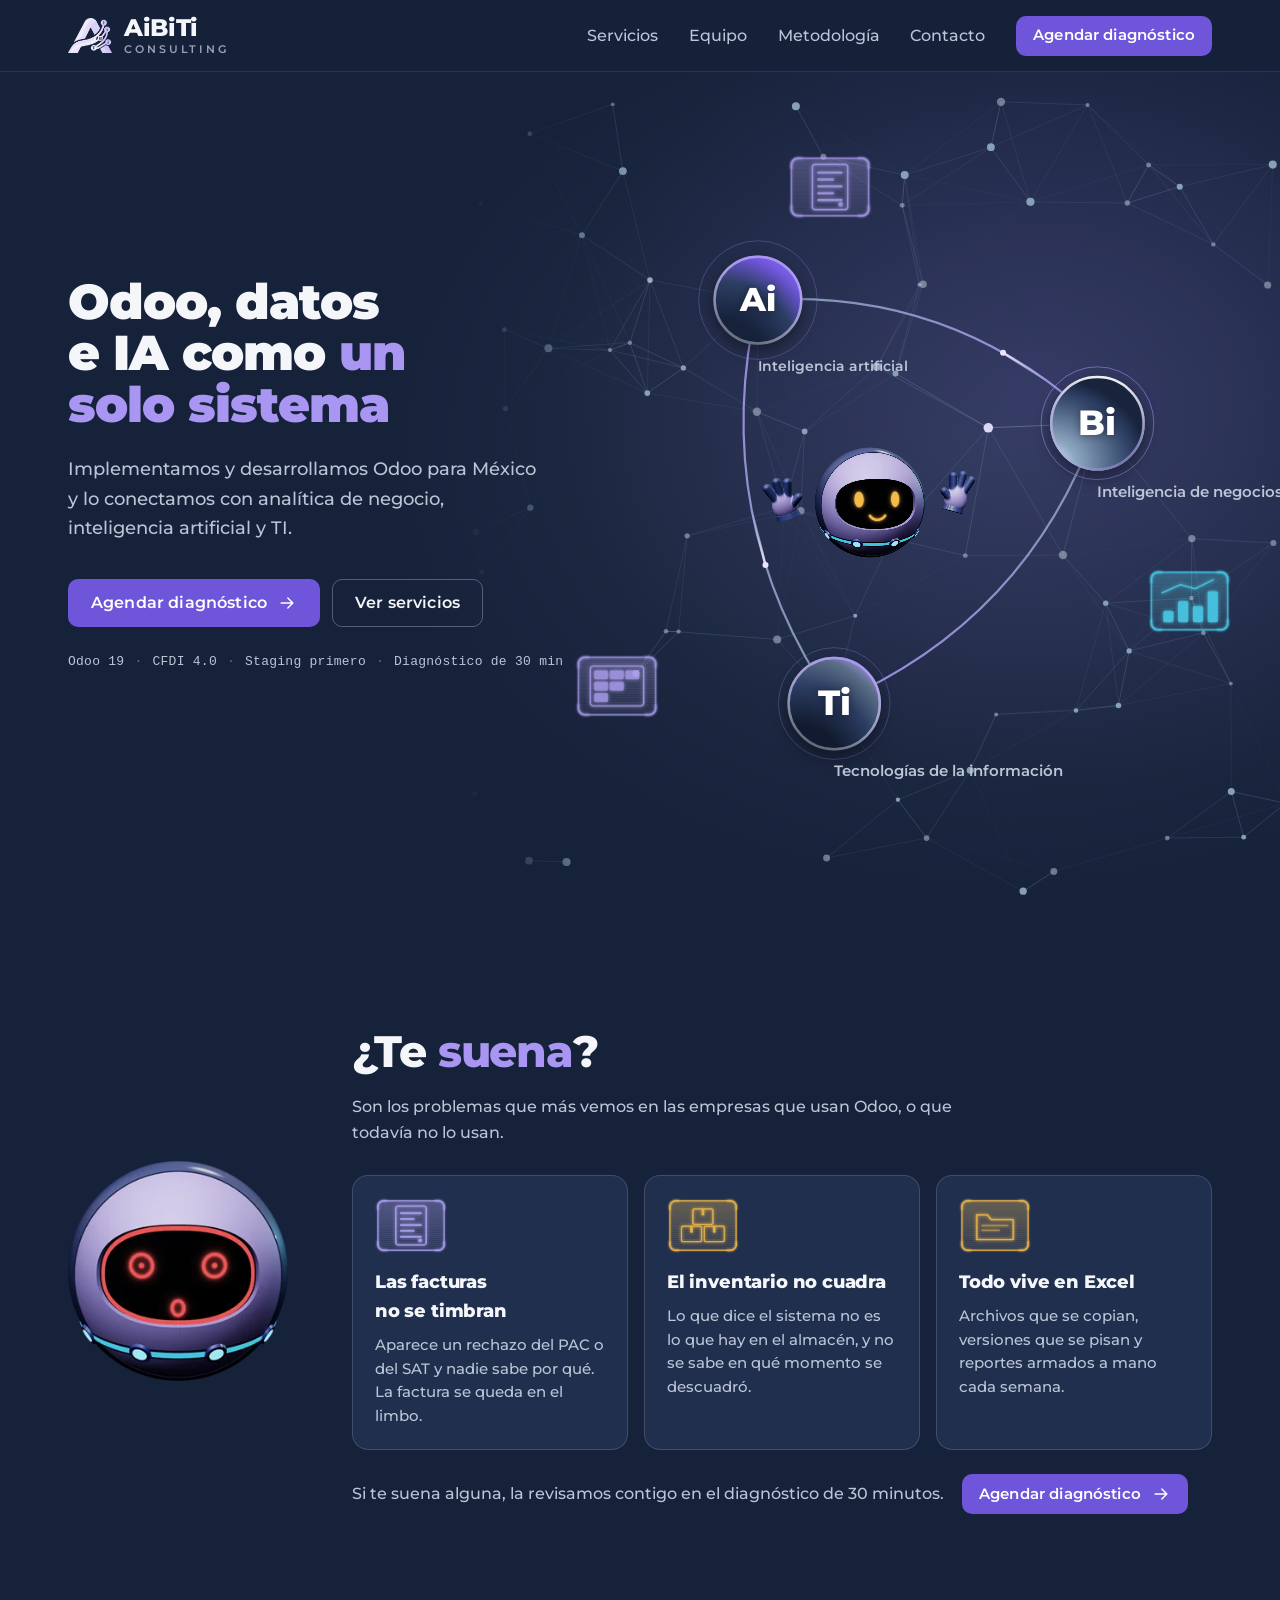
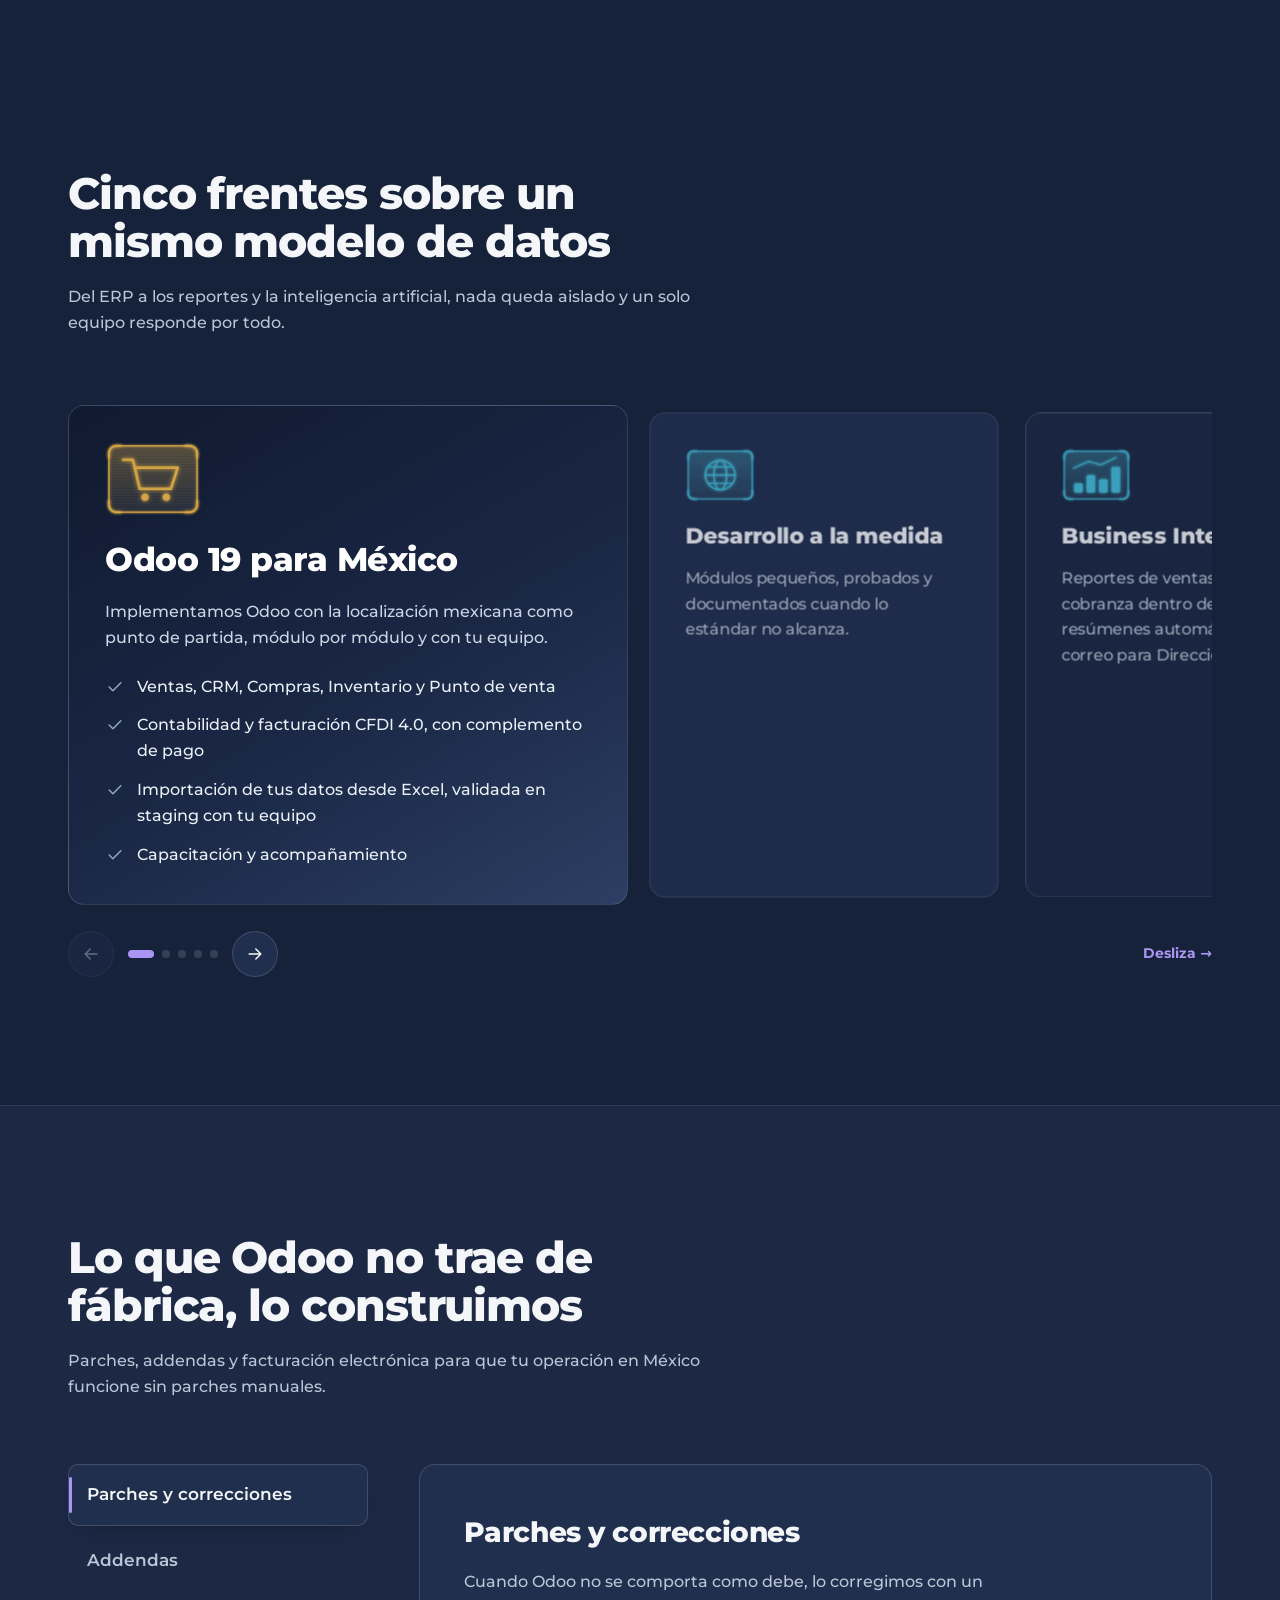
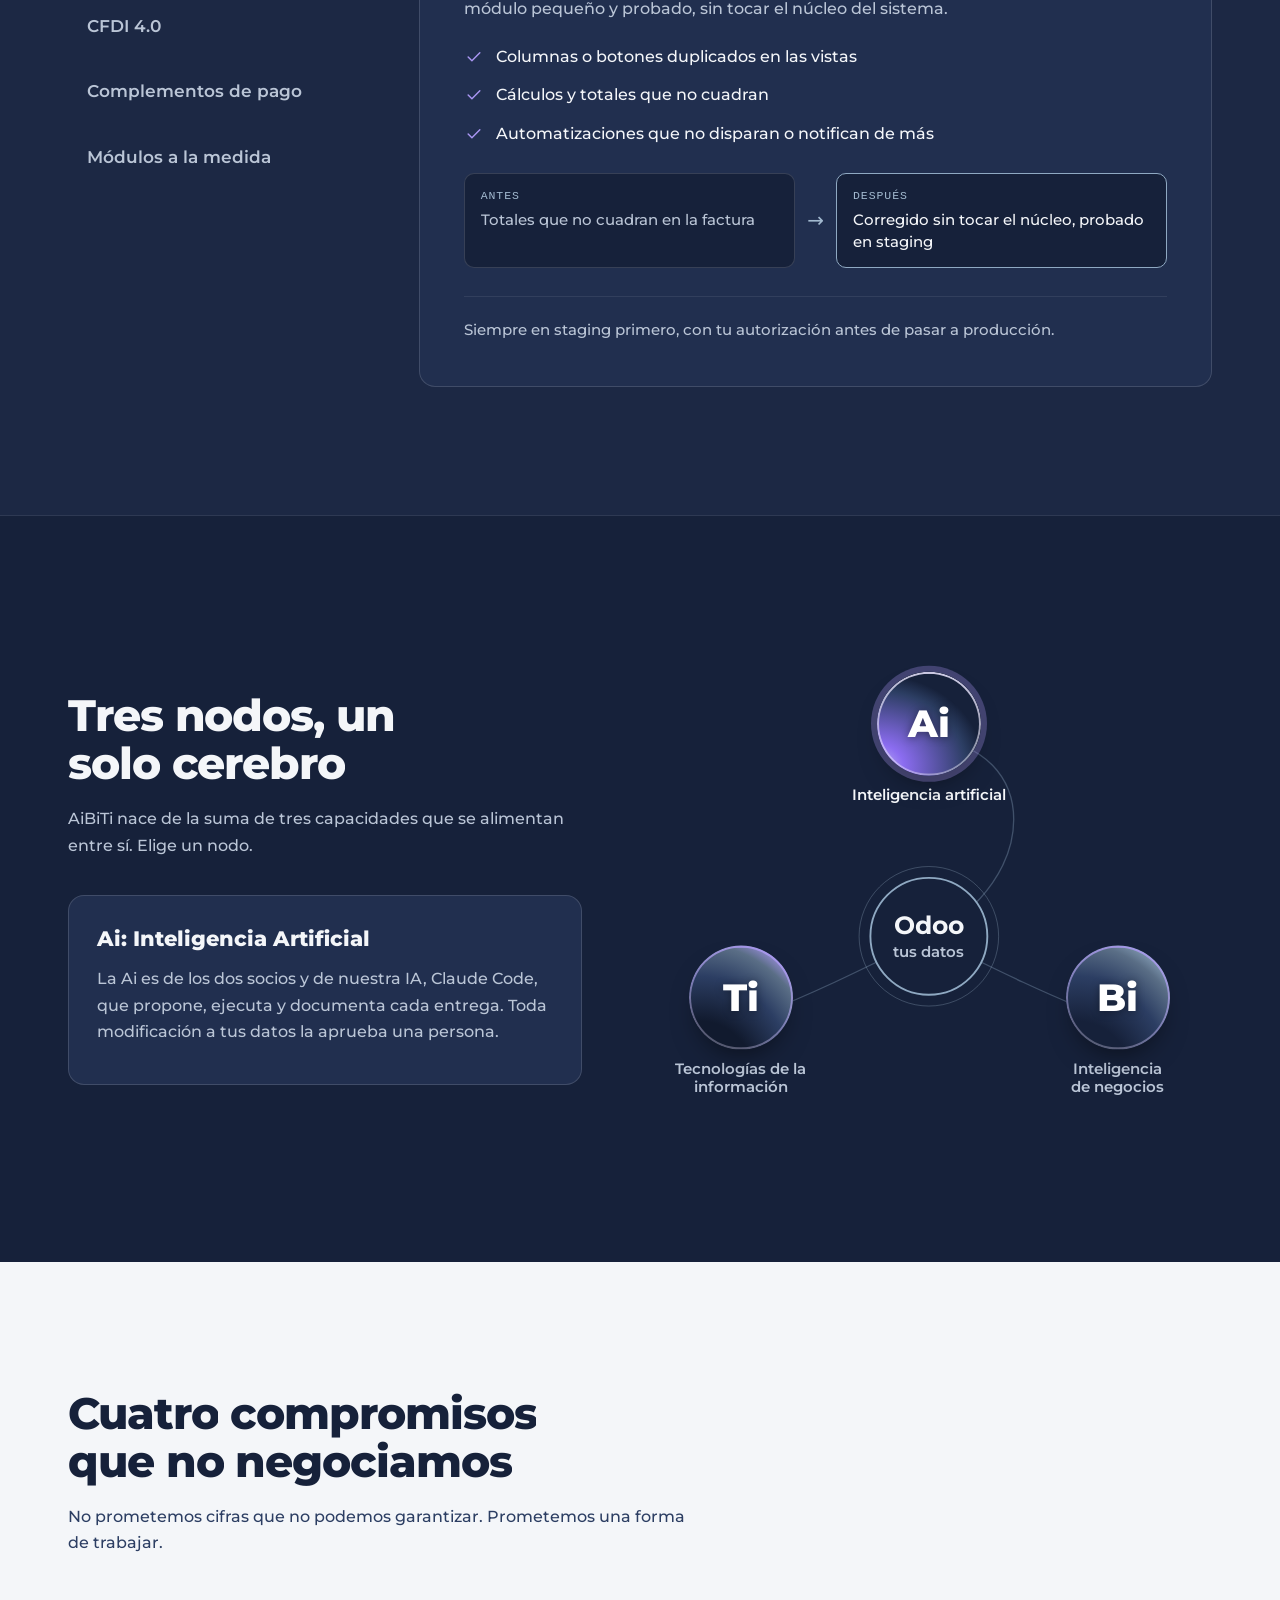
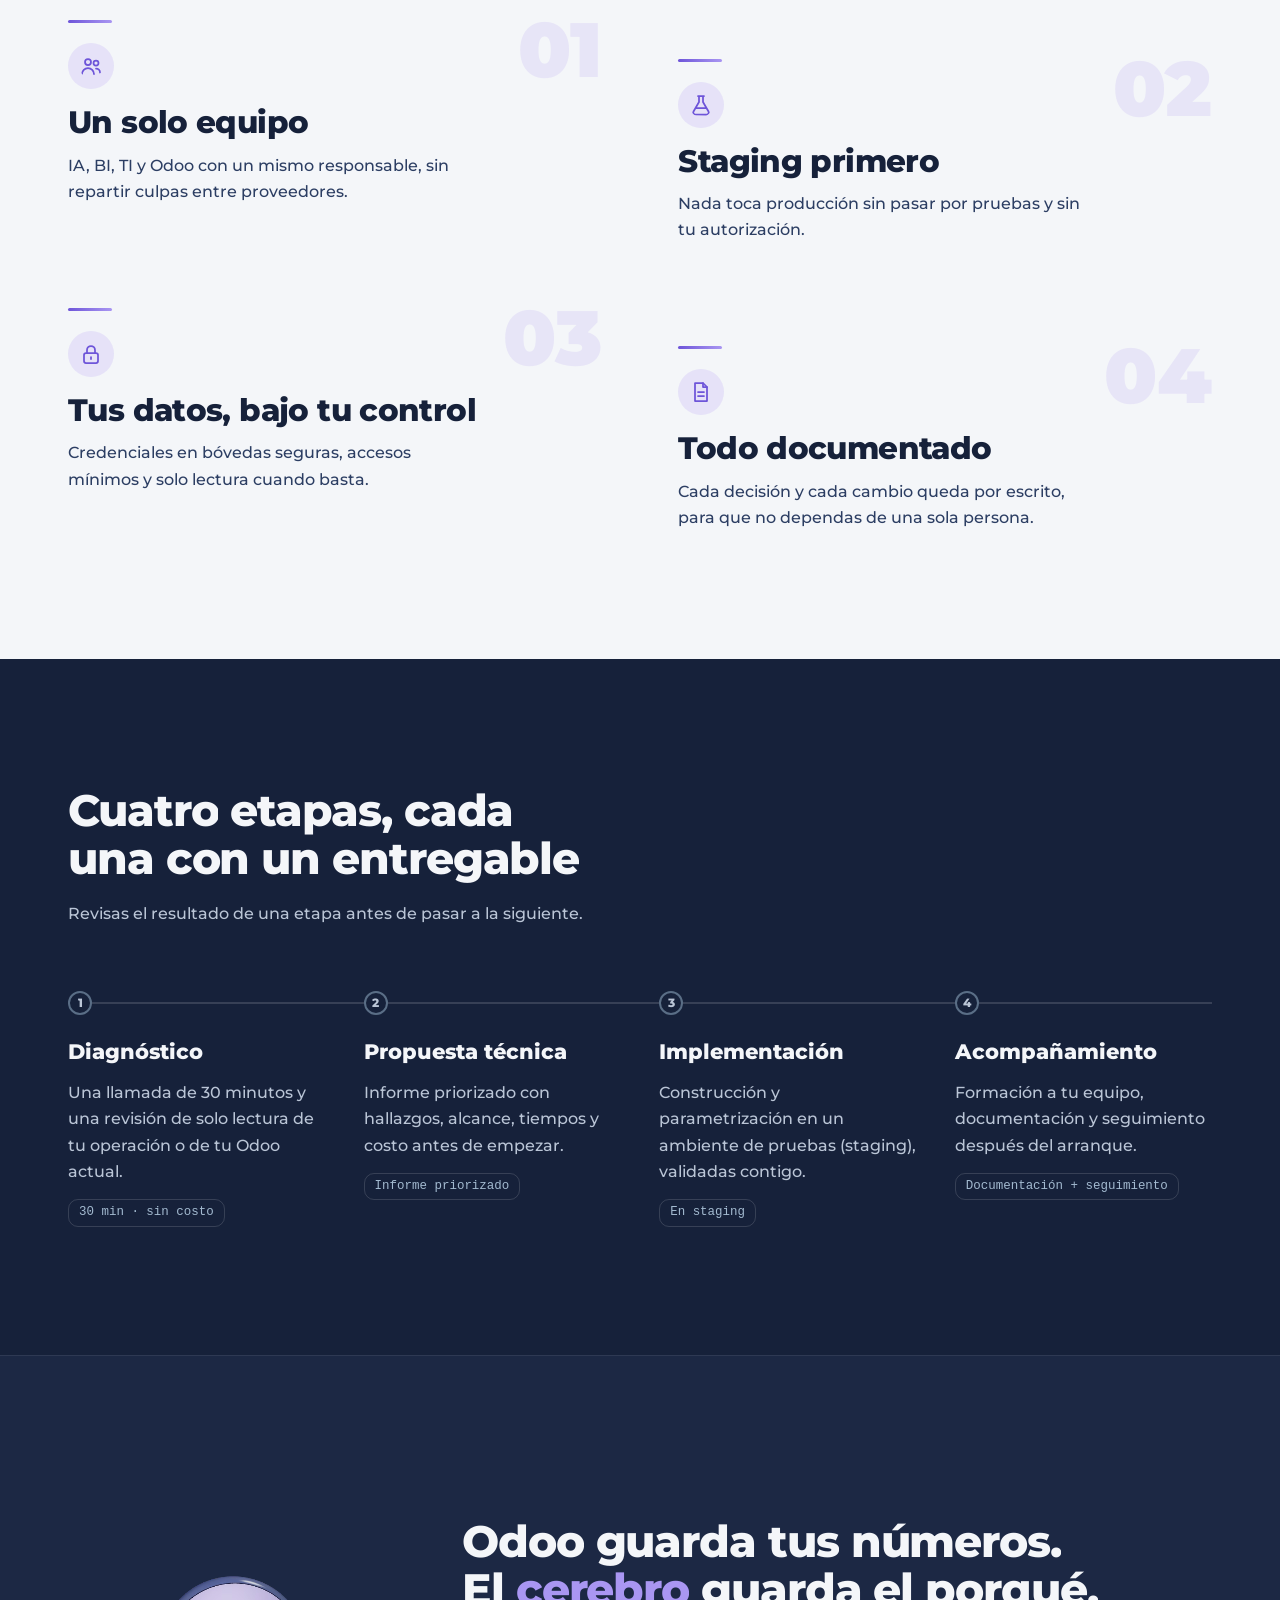
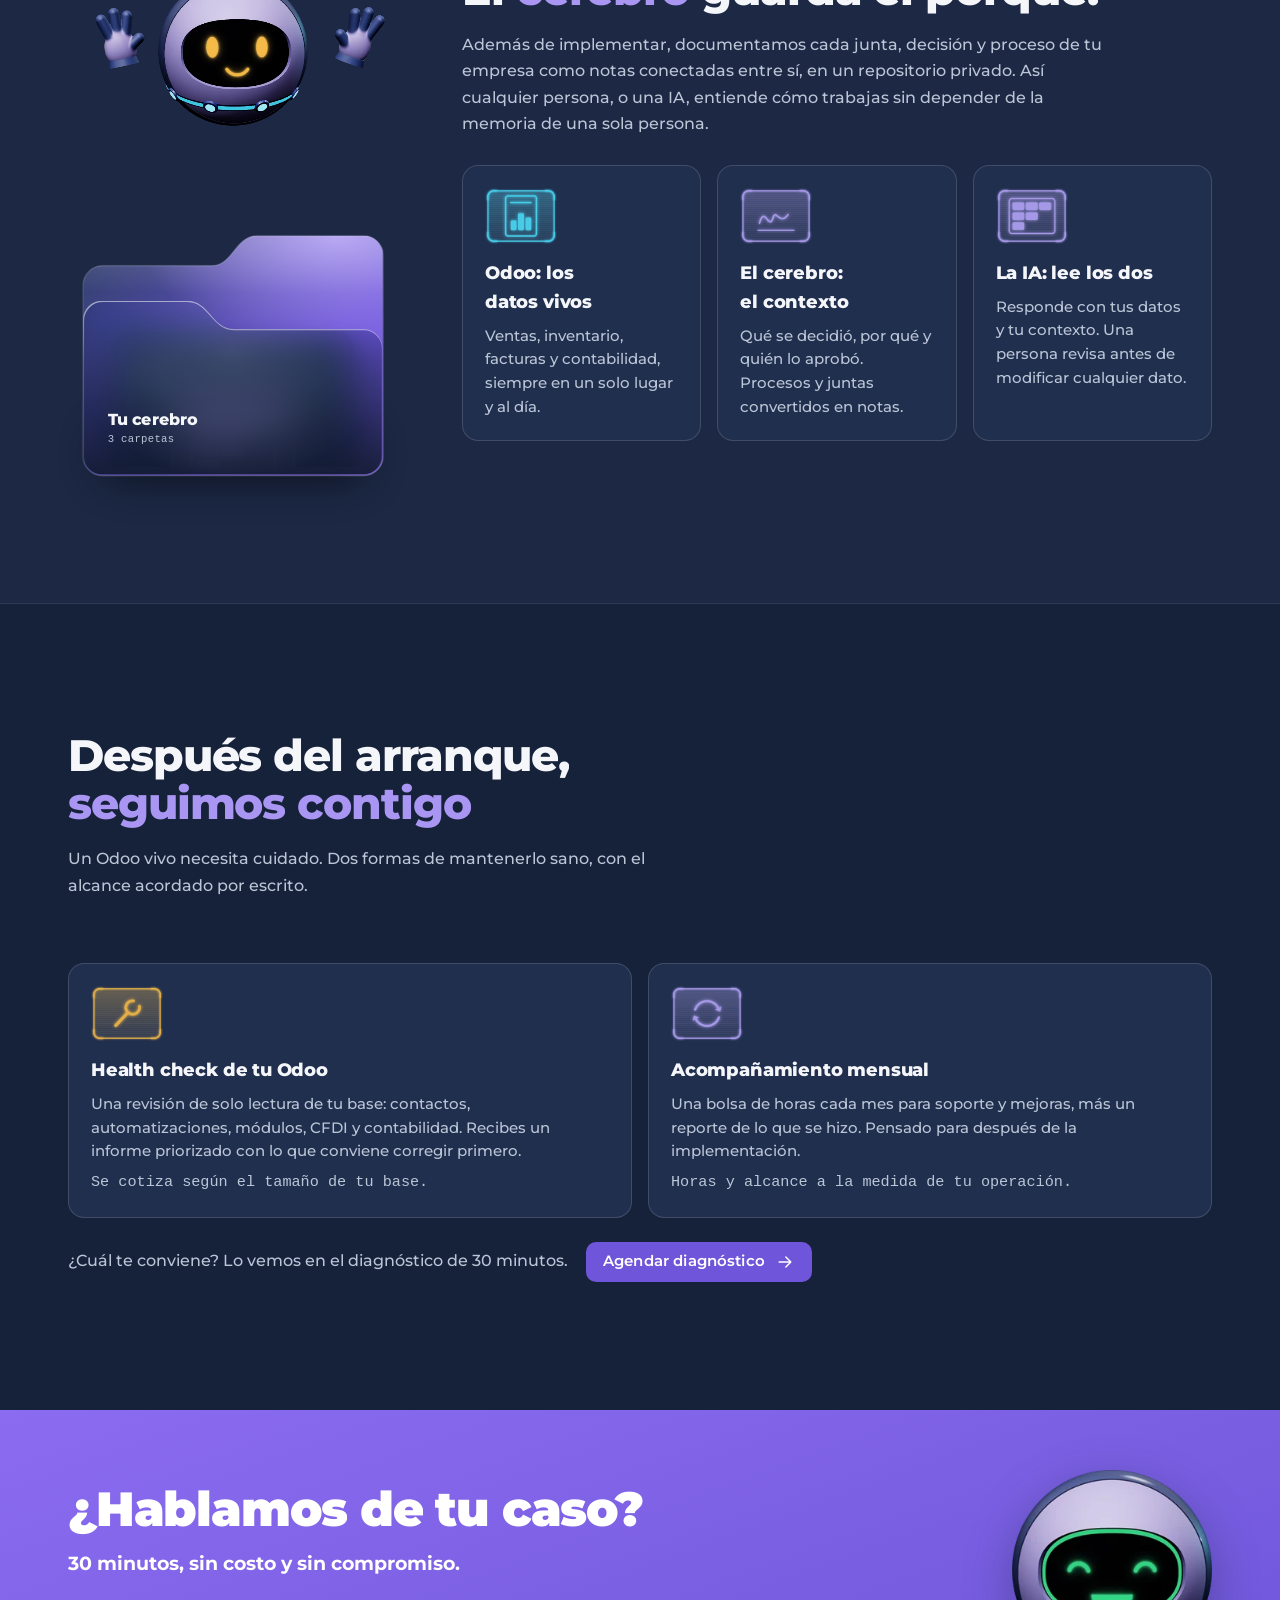
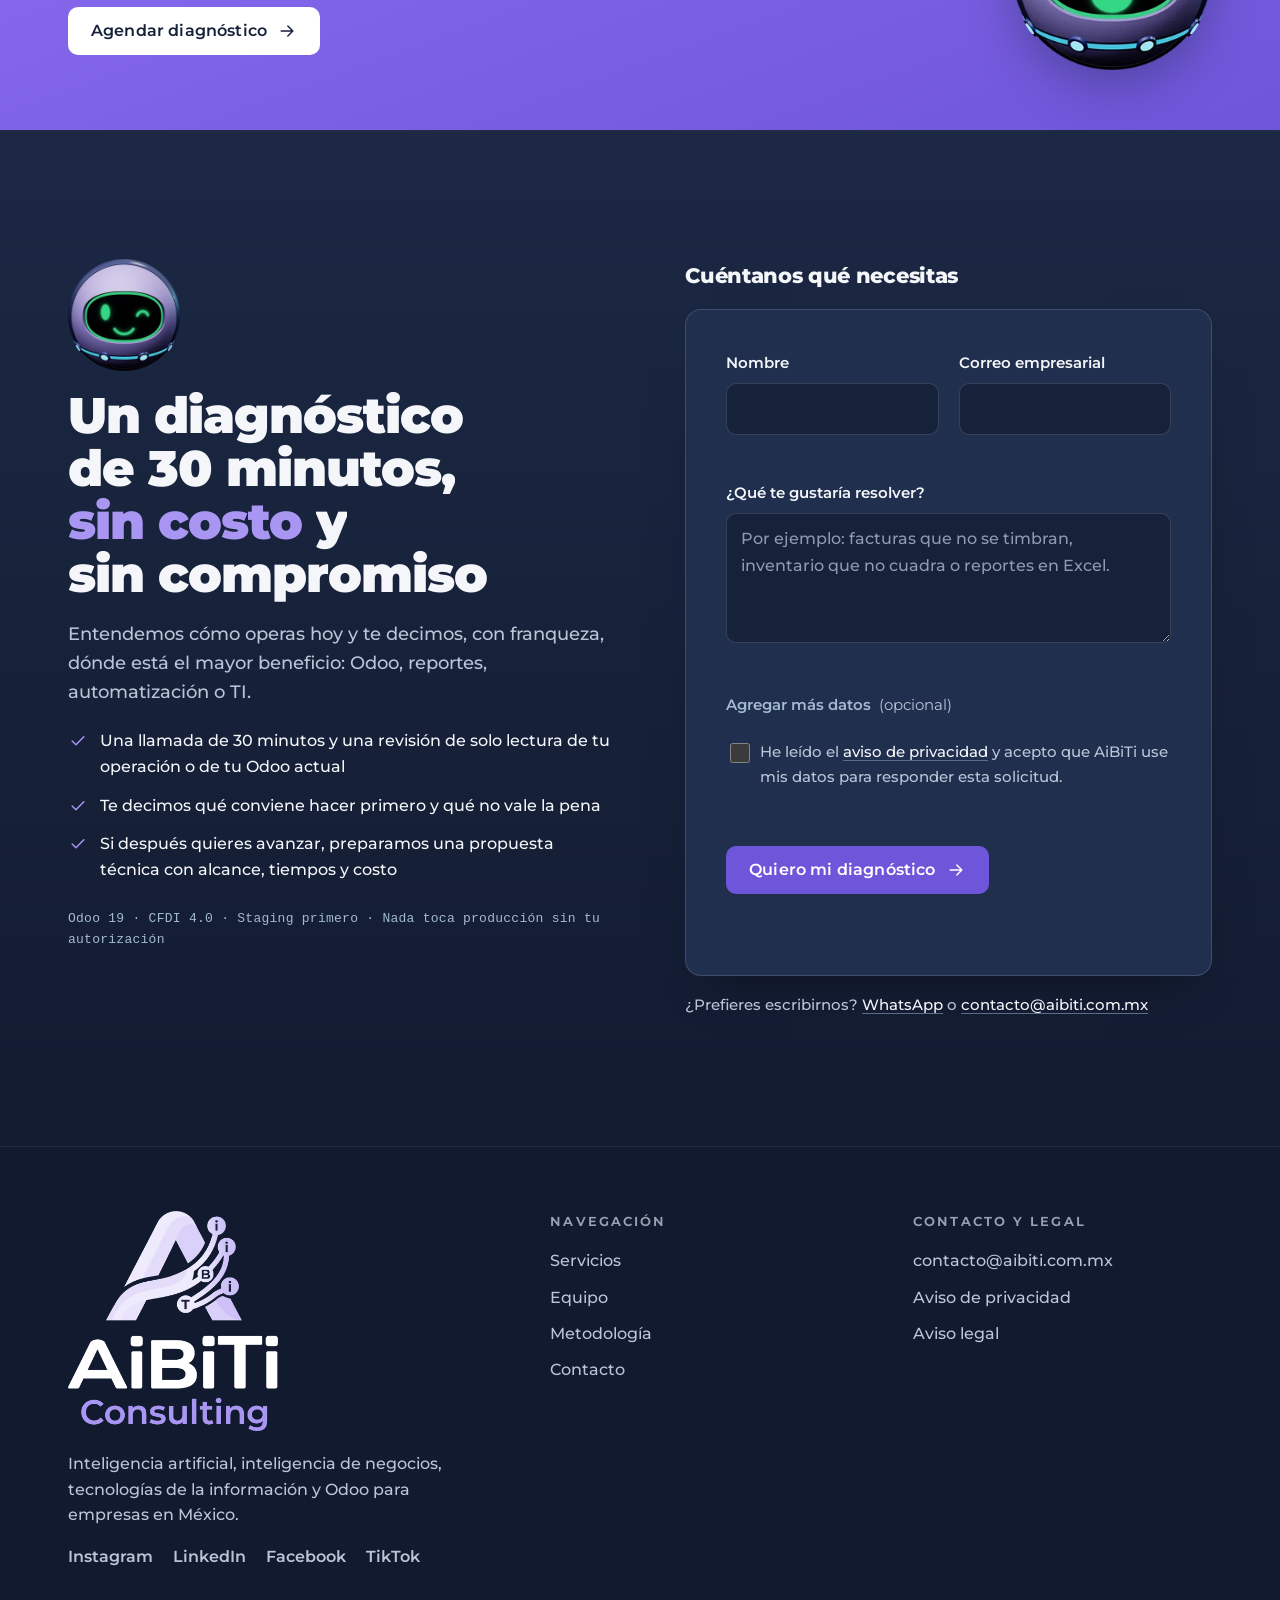
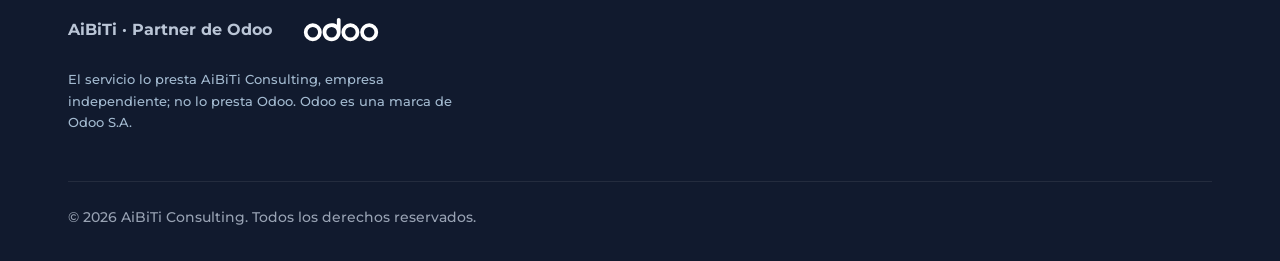
==== index.html @ 6651e65b "Animaciones por seccion: carrusel con inclinacion 3D, pestañas con indicador deslizante, compromisos" ====
<!DOCTYPE html>
<html lang="es-MX">
<head>
  <meta charset="utf-8">
  <meta name="viewport" content="width=device-width, initial-scale=1">
  <title>AiBiTi Consulting | Odoo, IA, BI y TI para empresas en México</title>
  <meta name="description" content="Implementamos y desarrollamos Odoo 19 para México (CFDI 4.0) y unimos IA, BI y TI en un solo equipo. Agenda un diagnóstico de 30 minutos.">
  <meta name="theme-color" content="#16213A">
  <meta name="color-scheme" content="dark">
  <link rel="canonical" href="https://aibiti.com.mx/">

  <!-- Redes sociales -->
  <meta property="og:type" content="website">
  <meta property="og:locale" content="es_MX">
  <meta property="og:site_name" content="AiBiTi Consulting">
  <meta property="og:title" content="AiBiTi Consulting | Odoo, IA, BI y TI para empresas en México">
  <meta property="og:description" content="Odoo 19 para México, inteligencia artificial, inteligencia de negocios y TI, con un solo equipo responsable.">
  <meta property="og:url" content="https://aibiti.com.mx/">
  <meta property="og:image" content="https://aibiti.com.mx/assets/img/og-banner.jpg">
  <meta property="og:image:width" content="1200">
  <meta property="og:image:height" content="630">
  <meta property="og:image:alt" content="Banner de AiBiTi Consulting: Transformación Digital y Consultoría Tecnológica, aibiti.com.mx">
  <meta name="twitter:card" content="summary_large_image">

  <!-- Iconos -->
  <link rel="icon" href="assets/img/favicon.svg" type="image/svg+xml">
  <link rel="icon" href="assets/img/favicon-32.png" sizes="32x32" type="image/png">
  <link rel="apple-touch-icon" href="assets/img/apple-touch-icon.png">
  <link rel="manifest" href="site.webmanifest">

  <link rel="preload" href="assets/fonts/montserrat-latin-wght-normal.woff2" as="font" type="font/woff2" crossorigin>
  <link rel="stylesheet" href="assets/css/styles.css?v=20261020v">
  <script>document.documentElement.classList.add('js');</script>

  <!-- Datos estructurados (sin dirección: se agrega cuando exista) -->
  <script type="application/ld+json">
  {
    "@context": "https://schema.org",
    "@graph": [
      {
        "@type": "Organization",
        "@id": "https://aibiti.com.mx/#organization",
        "name": "AiBiTi Consulting",
        "url": "https://aibiti.com.mx/",
        "logo": "https://aibiti.com.mx/assets/img/logo-aibiti.png",
        "email": "contacto@aibiti.com.mx",
        "telephone": "+525641340392",
        "sameAs": [
          "https://www.instagram.com/aibiti.consulting",
          "https://www.linkedin.com/company/aibiti-consulting",
          "https://www.facebook.com/aibiticonsulting",
          "https://www.tiktok.com/@aibiti.consulting"
        ]
      },
      {
        "@type": "ProfessionalService",
        "@id": "https://aibiti.com.mx/#service",
        "name": "AiBiTi Consulting",
        "url": "https://aibiti.com.mx/",
        "telephone": "+525641340392",
        "description": "Consultoría tecnológica: implementación y desarrollo de Odoo para México, inteligencia artificial aplicada, inteligencia de negocios y tecnologías de la información.",
        "areaServed": { "@type": "Country", "name": "México" },
        "parentOrganization": { "@id": "https://aibiti.com.mx/#organization" },
        "knowsAbout": ["Odoo", "CFDI 4.0", "Business Intelligence", "Inteligencia artificial", "Microsoft 365"]
      }
    ]
  }
  </script>
</head>

<body>
  <a class="skip-link" href="#contenido">Saltar al contenido</a>

  <!-- Iconos mínimos (sprite SVG, un solo trazo de 1.75) -->
  <svg width="0" height="0" style="position:absolute" aria-hidden="true" focusable="false">
    <symbol id="i-arrow" viewBox="0 0 24 24"><path d="M5 12h14M13 6l6 6-6 6"/></symbol>
    <symbol id="i-check" viewBox="0 0 24 24"><path d="M5 12l4.5 4.5L19 7"/></symbol>
    <symbol id="i-menu" viewBox="0 0 24 24"><path d="M4 8h16M4 16h16"/></symbol>
    <symbol id="i-close" viewBox="0 0 24 24"><path d="M6 6l12 12M18 6L6 18"/></symbol>
    <symbol id="i-mail" viewBox="0 0 24 24"><rect x="3" y="5" width="18" height="14" rx="2"/><path d="M3 7l9 6 9-6"/></symbol>
    <symbol id="i-team" viewBox="0 0 24 24"><circle cx="9" cy="8" r="3"/><path d="M3 20c0-3.3 2.7-6 6-6s6 2.7 6 6"/><circle cx="17" cy="9" r="2.5"/><path d="M17 14.5c2.2 0 4 1.8 4 4"/></symbol>
    <symbol id="i-flask" viewBox="0 0 24 24"><path d="M9 3h6M10 3v6l-5.5 9.5A2 2 0 0 0 6.2 21.5h11.6a2 2 0 0 0 1.7-3L14 9V3M7.5 15h9"/></symbol>
    <symbol id="i-lock" viewBox="0 0 24 24"><rect x="5" y="11" width="14" height="10" rx="2"/><path d="M8 11V8a4 4 0 0 1 8 0v3M12 15v2"/></symbol>
    <symbol id="i-doc" viewBox="0 0 24 24"><path d="M6 3h8l4 4v14H6z"/><path d="M14 3v4h4M9 12h6M9 16h6"/></symbol>
    <symbol id="i-chat" viewBox="0 0 24 24"><path d="M21 12a8 8 0 0 1-11.8 7L4 20.5 5.5 16A8 8 0 1 1 21 12z"/></symbol>
  </svg>

  <!-- ============================ HEADER ============================ -->
  <header class="site-header">
    <div class="container nav">
      <a class="brand" href="#inicio" aria-label="AiBiTi Consulting, ir al inicio">
        <img class="brand-mark" src="assets/img/aibiti-mark-dark.png?v=2" width="160" height="129" alt="" aria-hidden="true">
        <span class="brand-text"><span class="brand-name" aria-hidden="true">Ai<span class="dim">B</span>i<span class="dim">T</span>i</span>
        <span class="brand-sub" aria-hidden="true">Consulting</span></span>
      </a>

      <button class="nav-toggle" type="button" aria-expanded="false" aria-controls="menu-principal" aria-label="Abrir menú">
        <svg class="icon" data-icon-open aria-hidden="true"><use href="#i-menu"/></svg>
        <svg class="icon" data-icon-close aria-hidden="true" hidden><use href="#i-close"/></svg>
      </button>

      <nav id="menu-principal" class="nav-menu" aria-label="Principal">
        <a href="#servicios">Servicios</a>
        <a href="#equipo">Equipo</a>
        <a href="#metodologia">Metodología</a>
        <a href="#contacto">Contacto</a>
        <a class="btn btn--primary btn--sm" href="#contacto" data-agendar>Agendar diagnóstico</a>
      </nav>
    </div>
  </header>

  <main id="contenido">

    <!-- ============================ HERO ============================ -->
    <section id="inicio" class="hero" aria-labelledby="titulo-hero">
      <div class="hero-viz" id="hero-viz">
        <canvas id="red-neuronal" aria-hidden="true"></canvas>
        <video class="hero-orbe" data-orbe-video autoplay muted loop playsinline preload="none" data-fallback="assets/img/orbe/yaquedo.webp" width="900" height="900" aria-hidden="true" tabindex="-1" disablepictureinpicture>
          <source src="assets/video/orbe-flota.webm" type="video/webm">
        </video>
        <img class="hero-holo hero-holo--a" style="--d:30" src="assets/img/orbe/holo-factura.webp" width="200" height="155" alt="" aria-hidden="true">
        <img class="hero-holo hero-holo--b" style="--d:-22" src="assets/img/orbe/holo-grafica.webp" width="200" height="155" alt="" aria-hidden="true">
        <img class="hero-holo hero-holo--c" style="--d:18" src="assets/img/orbe/holo-proyectos.webp" width="200" height="155" alt="" aria-hidden="true">
      </div>
      <p class="sr-only">Visualización decorativa: tres nodos conectados, Ai de inteligencia artificial, Bi de inteligencia de negocios y Ti de tecnologías de la información, intercambiando señales como una red neuronal.</p>

      <div class="container hero-copy">
        <h1 id="titulo-hero">Odoo, datos e IA como <span class="kw">un solo sistema</span></h1>
        <p class="lead">Implementamos y desarrollamos Odoo para México y lo conectamos con analítica de negocio, inteligencia artificial y TI.</p>
        <div class="hero-actions">
          <a class="btn btn--primary" href="#contacto" data-agendar>Agendar diagnóstico <svg class="icon" aria-hidden="true"><use href="#i-arrow"/></svg></a>
          <a class="btn btn--ghost" href="#servicios">Ver servicios</a>
        </div>
        <ul class="hero-signals" aria-label="Lo que puedes esperar">
          <li>Odoo 19</li><li>CFDI 4.0</li><li>Staging primero</li><li>Diagnóstico de 30 min</li>
        </ul>
      </div>
    </section>

    <!-- ============================ ¿TE SUENA? ============================ -->
    <section id="problemas" class="section section--pain" aria-labelledby="titulo-problemas">
      <div class="container pain">
        <div class="pain-guide reveal">
          <img class="orbe" data-orbe-guia src="assets/img/orbe/nocuadra.webp" width="256" height="256" alt="" aria-hidden="true" loading="lazy">
        </div>
        <div class="pain-body">
          <div class="section-head reveal">
            <h2 id="titulo-problemas">¿Te <span class="kw">suena</span>?</h2>
            <p>Son los problemas que más vemos en las empresas que usan Odoo, o que todavía no lo usan.</p>
          </div>
          <div class="pain-list">
            <article class="pain-item reveal" data-cara="nocuadra">
              <img class="holo" src="assets/img/orbe/holo-factura.webp" width="200" height="155" alt="" aria-hidden="true" loading="lazy">
              <h3>Las facturas no se timbran</h3>
              <p>Aparece un rechazo del PAC o del SAT y nadie sabe por qué. La factura se queda en el limbo.</p>
            </article>
            <article class="pain-item reveal" data-cara="confundido">
              <img class="holo" src="assets/img/orbe/holo-inventario.webp" width="200" height="155" alt="" aria-hidden="true" loading="lazy">
              <h3>El inventario no cuadra</h3>
              <p>Lo que dice el sistema no es lo que hay en el almacén, y no se sabe en qué momento se descuadró.</p>
            </article>
            <article class="pain-item reveal" data-cara="mareado">
              <img class="holo" src="assets/img/orbe/holo-archivos.webp" width="200" height="155" alt="" aria-hidden="true" loading="lazy">
              <h3>Todo vive en Excel</h3>
              <p>Archivos que se copian, versiones que se pisan y reportes armados a mano cada semana.</p>
            </article>
          </div>
          <p class="pain-cta reveal">Si te suena alguna, la revisamos contigo en el diagnóstico de 30 minutos. <a class="btn btn--primary btn--sm" href="#contacto" data-agendar>Agendar diagnóstico <svg class="icon" aria-hidden="true"><use href="#i-arrow"/></svg></a></p>
        </div>
      </div>
    </section>

    <!-- ============================ SERVICIOS ============================ -->
    <section id="servicios" data-guia-cara="pensando" data-guia-holo="contabilidad" class="section" aria-labelledby="titulo-servicios">
      <div class="container">
        <div class="section-head reveal">
          <h2 id="titulo-servicios">Cinco frentes sobre un mismo modelo de datos</h2>
          <p>Del ERP a los reportes y la inteligencia artificial, nada queda aislado y un solo equipo responde por todo.</p>
        </div>

        <div class="carousel reveal" data-carousel>
          <div class="carousel-track" tabindex="0" role="group" aria-roledescription="carrusel" aria-label="Servicios de AiBiTi">
          <article class="tile tile--odoo">
            <img class="holo" src="assets/img/orbe/holo-compras.webp" width="200" height="155" alt="" aria-hidden="true" loading="lazy">
            <h3>Odoo 19 para México</h3>
            <p>Implementamos Odoo con la localización mexicana como punto de partida, módulo por módulo y con tu equipo.</p>
            <ul class="ticks">
              <li><svg class="icon" aria-hidden="true"><use href="#i-check"/></svg>Ventas, CRM, Compras, Inventario y Punto de venta</li>
              <li><svg class="icon" aria-hidden="true"><use href="#i-check"/></svg>Contabilidad y facturación CFDI 4.0, con complemento de pago</li>
              <li><svg class="icon" aria-hidden="true"><use href="#i-check"/></svg>Importación de tus datos desde Excel, validada en staging con tu equipo</li>
              <li><svg class="icon" aria-hidden="true"><use href="#i-check"/></svg>Capacitación y acompañamiento</li>
            </ul>
          </article>

          <article class="tile tile--dev">
            <img class="holo" src="assets/img/orbe/holo-web.webp" width="200" height="155" alt="" aria-hidden="true" loading="lazy">
            <h3>Desarrollo a la medida</h3>
            <p>Módulos pequeños, probados y documentados cuando lo estándar no alcanza.</p>
          </article>

          <article class="tile tile--bi">
            <img class="holo" src="assets/img/orbe/holo-grafica.webp" width="200" height="155" alt="" aria-hidden="true" loading="lazy">
            <h3>Business Intelligence</h3>
            <p>Reportes de ventas, inventario y cobranza dentro de Odoo, y resúmenes automáticos por correo para Dirección.</p>
          </article>

          <article class="tile tile--ai">
            <img class="holo" src="assets/img/orbe/holo-lupa.webp" width="200" height="155" alt="" aria-hidden="true" loading="lazy">
            <h3>Inteligencia Artificial aplicada</h3>
            <p>Automatización de tareas repetitivas y limpieza de contactos y datos, siempre con revisión humana. Primero solo lectura; una persona revisa antes de modificar datos.</p>
          </article>

          <article class="tile tile--ti">
            <img class="holo" src="assets/img/orbe/holo-soporte.webp" width="200" height="155" alt="" aria-hidden="true" loading="lazy">
            <h3>TI y optimización operativa</h3>
            <p>Microsoft 365 con permisos claros, integraciones entre sistemas y gestión de proyectos de TI.</p>
          </article>
          </div>
          <div class="carousel-ctrl">
            <button class="carousel-btn carousel-btn--prev" type="button" data-prev aria-label="Servicio anterior"><svg class="icon" aria-hidden="true"><use href="#i-arrow"/></svg></button>
            <span class="carousel-dots" aria-hidden="true"></span>
            <button class="carousel-btn" type="button" data-next aria-label="Servicio siguiente"><svg class="icon" aria-hidden="true"><use href="#i-arrow"/></svg></button>
            <span class="carousel-hint" aria-hidden="true">Desliza →</span>
          </div>
        </div>
      </div>
    </section>

    <!-- ============================ DESARROLLO ODOO ============================ -->
    <section id="desarrollo" data-guia-cara="neutral" data-guia-holo="fabricacion" class="section section--tinted" aria-labelledby="titulo-desarrollo">
      <div class="container">
        <div class="section-head reveal">
          <h2 id="titulo-desarrollo">Lo que Odoo no trae de fábrica, lo construimos</h2>
          <p>Parches, addendas y facturación electrónica para que tu operación en México funcione sin parches manuales.</p>
        </div>

        <div class="tabs reveal" data-tabs>
          <div class="tablist" role="tablist" aria-label="Desarrollos en Odoo" aria-orientation="vertical">
            <button class="tab" role="tab" id="tab-parches" aria-controls="panel-parches" aria-selected="true" type="button">Parches y correcciones</button>
            <button class="tab" role="tab" id="tab-addendas" aria-controls="panel-addendas" aria-selected="false" tabindex="-1" type="button">Addendas</button>
            <button class="tab" role="tab" id="tab-cfdi" aria-controls="panel-cfdi" aria-selected="false" tabindex="-1" type="button">CFDI 4.0</button>
            <button class="tab" role="tab" id="tab-pagos" aria-controls="panel-pagos" aria-selected="false" tabindex="-1" type="button">Complementos de pago</button>
            <button class="tab" role="tab" id="tab-modulos" aria-controls="panel-modulos" aria-selected="false" tabindex="-1" type="button">Módulos a la medida</button>
          </div>

          <div class="tabpanels">
            <div class="tabpanel" role="tabpanel" id="panel-parches" aria-labelledby="tab-parches" tabindex="0">
              <h3>Parches y correcciones</h3>
              <p>Cuando Odoo no se comporta como debe, lo corregimos con un módulo pequeño y probado, sin tocar el núcleo del sistema.</p>
              <ul class="ticks">
                <li><svg class="icon" aria-hidden="true"><use href="#i-check"/></svg>Columnas o botones duplicados en las vistas</li>
                <li><svg class="icon" aria-hidden="true"><use href="#i-check"/></svg>Cálculos y totales que no cuadran</li>
                <li><svg class="icon" aria-hidden="true"><use href="#i-check"/></svg>Automatizaciones que no disparan o notifican de más</li>
              </ul>
              <!-- REVISAR COPY -->
              <div class="beforeafter"><p class="ba-before"><span class="ba-label">Antes</span>Totales que no cuadran en la factura</p><p class="ba-after"><span class="ba-label">Después</span>Corregido sin tocar el núcleo, probado en staging</p></div>
            </div>

            <div class="tabpanel" role="tabpanel" id="panel-addendas" aria-labelledby="tab-addendas" tabindex="0" hidden>
              <h3>Addendas</h3>
              <p>Cada cliente exige su formato. Generamos la addenda que pide tu receptor y la validamos antes de timbrar.</p>
              <ul class="ticks">
                <li><svg class="icon" aria-hidden="true"><use href="#i-check"/></svg>Addendas para cadenas comerciales y corporativos</li>
                <li><svg class="icon" aria-hidden="true"><use href="#i-check"/></svg>Atributos y ajustes de CFDI por cliente</li>
                <li><svg class="icon" aria-hidden="true"><use href="#i-check"/></svg>Validación previa al timbrado</li>
              </ul>
              <!-- REVISAR COPY -->
              <div class="beforeafter"><p class="ba-before"><span class="ba-label">Antes</span>Tu cadena comercial rechaza la factura por falta de addenda</p><p class="ba-after"><span class="ba-label">Después</span>Addenda generada y validada antes de timbrar</p></div>
            </div>

            <div class="tabpanel" role="tabpanel" id="panel-cfdi" aria-labelledby="tab-cfdi" tabindex="0" hidden>
              <h3>CFDI 4.0</h3>
              <p>Facturación electrónica con la localización mexicana como base, y diagnóstico puntual cuando el PAC o el SAT rechazan un comprobante.</p>
              <ul class="ticks">
                <li><svg class="icon" aria-hidden="true"><use href="#i-check"/></svg>Facturas y notas de crédito</li>
                <li><svg class="icon" aria-hidden="true"><use href="#i-check"/></svg>Diagnóstico de errores de timbrado</li>
                <li><svg class="icon" aria-hidden="true"><use href="#i-check"/></svg>Datos fiscales de clientes: RFC, régimen y código postal</li>
              </ul>
              <!-- REVISAR COPY -->
              <div class="beforeafter"><p class="ba-before"><span class="ba-label">Antes</span>El PAC rechaza el comprobante y no sabes por qué</p><p class="ba-after"><span class="ba-label">Después</span>Causa identificada, corregida y factura timbrada</p></div>
            </div>

            <div class="tabpanel" role="tabpanel" id="panel-pagos" aria-labelledby="tab-pagos" tabindex="0" hidden>
              <h3>Complementos de pago</h3>
              <p>Complementos de pago (REP) correctamente relacionados con sus facturas y listos para timbrar.</p>
              <ul class="ticks">
                <li><svg class="icon" aria-hidden="true"><use href="#i-check"/></svg>Relación entre pagos y facturas</li>
                <li><svg class="icon" aria-hidden="true"><use href="#i-check"/></svg>Corrección de rechazos del PAC o del SAT</li>
                <li><svg class="icon" aria-hidden="true"><use href="#i-check"/></svg>Seguimiento de pagos sin complemento</li>
              </ul>
              <!-- REVISAR COPY -->
              <div class="beforeafter"><p class="ba-before"><span class="ba-label">Antes</span>Pagos recibidos sin complemento y sin relacionar con sus facturas</p><p class="ba-after"><span class="ba-label">Después</span>Complementos relacionados y listos para timbrar</p></div>
            </div>

            <div class="tabpanel" role="tabpanel" id="panel-modulos" aria-labelledby="tab-modulos" tabindex="0" hidden>
              <h3>Módulos a la medida</h3>
              <p>Reportes PDF, flujos de aprobación, validaciones de negocio e integraciones por API, documentados y desplegados por etapas.</p>
              <ul class="ticks">
                <li><svg class="icon" aria-hidden="true"><use href="#i-check"/></svg>Módulos propios y automatizaciones</li>
                <li><svg class="icon" aria-hidden="true"><use href="#i-check"/></svg>Integraciones con terceros por API</li>
                <li><svg class="icon" aria-hidden="true"><use href="#i-check"/></svg>Sitios y aplicaciones web a la medida</li>
              </ul>
              <!-- REVISAR COPY -->
              <div class="beforeafter"><p class="ba-before"><span class="ba-label">Antes</span>Aprobaciones y reportes armados a mano en Excel</p><p class="ba-after"><span class="ba-label">Después</span>Flujo y PDF dentro de Odoo, documentados y desplegados por etapas</p></div>
            </div>

            <p class="tab-note">Siempre en staging primero, con tu autorización antes de pasar a producción.</p>
          </div>
        </div>
      </div>
    </section>

    <!-- ============================ EQUIPO ============================ -->
    <section id="equipo" data-guia-cara="guino" data-guia-holo="empleados" class="section" aria-labelledby="titulo-equipo">
      <div class="container team">
        <div class="team-copy reveal">
          <h2 id="titulo-equipo">Tres nodos, un solo cerebro</h2>
          <p>AiBiTi nace de la suma de tres capacidades que se alimentan entre sí. Elige un nodo.</p>
          <div class="team-detail" data-team-detail aria-live="polite">
            <h3 data-team-title>Ai: Inteligencia Artificial</h3>
            <p data-team-text>La Ai es de los dos socios y de nuestra IA, Claude Code, que propone, ejecuta y documenta cada entrega. Toda modificación a tus datos la aprueba una persona.</p>
          </div>
        </div>

        <div class="team-diagram reveal" role="tablist" aria-label="Los tres nodos de AiBiTi">
          <svg viewBox="0 0 600 520" aria-hidden="true" focusable="false">
            <!-- Tres haces de luz (Ai, Bi, Ti) convergen en un único centro: tus datos en Odoo -->
            <g class="links">
              <path class="link" d="M300 100 C420 110 420 250 300 310"/>
              <path class="link" d="M500 400 C440 380 360 340 300 310"/>
              <path class="link" d="M100 400 C160 380 240 340 300 310"/>
            </g>
            <g class="beams">
              <path class="beam is-active" data-beam="ai" pathLength="100" d="M300 100 C420 110 420 250 300 310"/>
              <path class="beam beam--b" data-beam="bi" pathLength="100" d="M500 400 C440 380 360 340 300 310"/>
              <path class="beam beam--c" data-beam="ti" pathLength="100" d="M100 400 C160 380 240 340 300 310"/>
            </g>
            <g class="core">
              <circle class="core-ring" cx="300" cy="310" r="74"/>
              <circle class="core-disc" cx="300" cy="310" r="62"/>
              <text class="core-name" x="300" y="308" text-anchor="middle">Odoo</text>
              <text class="core-sub" x="300" y="332" text-anchor="middle">tus datos</text>
            </g>
          </svg>
          <button class="node node--ai" type="button" role="tab" aria-selected="true" data-node="ai" style="left:50%;top:19.2%"><span class="node-letters">Ai</span><span class="node-role">Inteligencia artificial</span></button>
          <button class="node node--bi" type="button" role="tab" aria-selected="false" tabindex="-1" data-node="bi" style="left:83.3%;top:76.9%"><span class="node-letters">Bi</span><span class="node-role">Inteligencia de negocios</span></button>
          <button class="node node--ti" type="button" role="tab" aria-selected="false" tabindex="-1" data-node="ti" style="left:16.7%;top:76.9%"><span class="node-letters">Ti</span><span class="node-role">Tecnologías de la información</span></button>
        </div>
      </div>
    </section>

    <!-- ============================ COMPROMISOS ============================ -->
    <section id="por-que-nosotros" data-guia-cara="feliz" data-guia-holo="palomita" class="section section--light" aria-labelledby="titulo-porque">
      <div class="container">
        <div class="section-head reveal">
          <h2 id="titulo-porque">Cuatro compromisos que no negociamos</h2>
          <p>No prometemos cifras que no podemos garantizar. Prometemos una forma de trabajar.</p>
        </div>
        <div class="pledges">
          <article class="pledge reveal"><svg class="icon pledge-icon" aria-hidden="true"><use href="#i-team"/></svg><h3>Un solo equipo</h3><p>IA, BI, TI y Odoo con un mismo responsable, sin repartir culpas entre proveedores.</p></article>
          <article class="pledge reveal"><svg class="icon pledge-icon" aria-hidden="true"><use href="#i-flask"/></svg><h3>Staging primero</h3><p>Nada toca producción sin pasar por pruebas y sin tu autorización.</p></article>
          <article class="pledge reveal"><svg class="icon pledge-icon" aria-hidden="true"><use href="#i-lock"/></svg><h3>Tus datos, bajo tu control</h3><p>Credenciales en bóvedas seguras, accesos mínimos y solo lectura cuando basta.</p></article>
          <article class="pledge reveal"><svg class="icon pledge-icon" aria-hidden="true"><use href="#i-doc"/></svg><h3>Todo documentado</h3><p>Cada decisión y cada cambio queda por escrito, para que no dependas de una sola persona.</p></article>
        </div>
      </div>
    </section>

    <!-- ============================ METODOLOGÍA ============================ -->
    <section id="metodologia" data-guia-cara="neutral" data-guia-holo="calendario" class="section" aria-labelledby="titulo-metodo">
      <div class="container">
        <div class="section-head reveal">
          <h2 id="titulo-metodo">Cuatro etapas, cada una con un entregable</h2>
          <p>Revisas el resultado de una etapa antes de pasar a la siguiente.</p>
        </div>
        <!-- REVISAR: tiempos y entregables de cada etapa ("30 min · sin costo", etc.) -->
        <ol class="steps" data-steps>
          <li class="step"><h3>Diagnóstico</h3><p>Una llamada de 30 minutos y una revisión de solo lectura de tu operación o de tu Odoo actual.</p><span class="step-badge">30 min · sin costo</span></li>
          <li class="step"><h3>Propuesta técnica</h3><p>Informe priorizado con hallazgos, alcance, tiempos y costo antes de empezar.</p><span class="step-badge">Informe priorizado</span></li>
          <li class="step"><h3>Implementación</h3><p>Construcción y parametrización en un ambiente de pruebas (staging), validadas contigo.</p><span class="step-badge">En staging</span></li>
          <li class="step"><h3>Acompañamiento</h3><p>Formación a tu equipo, documentación y seguimiento después del arranque.</p><span class="step-badge">Documentación + seguimiento</span></li>
        </ol>
      </div>
    </section>

    <!-- ============================ CEREBRO DE EMPRESA ============================ -->
    <section id="cerebro" class="section section--tinted" aria-labelledby="titulo-cerebro">
      <div class="container pain">
        <div class="pain-guide pain-guide--video reveal">
          <video class="orbe" data-orbe-video autoplay muted loop playsinline preload="none" data-fallback="assets/img/orbe/yaquedo.webp" width="900" height="900" aria-hidden="true" tabindex="-1" disablepictureinpicture>
            <source src="assets/video/orbe-flota.webm" type="video/webm">
          </video>
          <!-- Carpeta de cristal: se inclina al pasar el cursor y se abre con clic, Enter o Espacio. Adaptada de un patrón de 21st.dev a HTML y CSS sin dependencias. -->
          <div class="gf" data-folder>
            <div class="gf-stage"><div class="gf-tilt">
              <div class="gf-shadow" aria-hidden="true"></div>
              <div class="gf-back" aria-hidden="true"><div class="gf-back-sheen"></div></div>
              <svg class="gf-rim gf-back-rim" viewBox="0 0 340 272" aria-hidden="true"><path d="M0 56A22 22 0 0 1 22 34L146 34C170 34 172 0 198 0L318 0A22 22 0 0 1 340 22L340 250A22 22 0 0 1 318 272L22 272A22 22 0 0 1 0 250Z"/></svg>
              <div class="gf-files" role="list" aria-label="Contenido del cerebro: juntas, decisiones y procesos">
              <div class="gf-sheet" role="listitem" style="--gf-slot:-1;--gf-depth:2;z-index:1">
                <img class="gf-sheet-art" src="assets/img/orbe/holo-calendario.webp" width="200" height="155" alt="" loading="lazy">
                <span class="gf-sheet-head"><span class="gf-sheet-name">Juntas</span><span class="gf-sheet-meta">minutas</span></span>
              </div>
              <div class="gf-sheet" role="listitem" style="--gf-slot:0;--gf-depth:1;z-index:2">
                <img class="gf-sheet-art" src="assets/img/orbe/holo-firma.webp" width="200" height="155" alt="" loading="lazy">
                <span class="gf-sheet-head"><span class="gf-sheet-name">Decisiones</span><span class="gf-sheet-meta">qué y por qué</span></span>
              </div>
              <div class="gf-sheet" role="listitem" style="--gf-slot:1;--gf-depth:0;z-index:3">
                <img class="gf-sheet-art" src="assets/img/orbe/holo-proyectos.webp" width="200" height="155" alt="" loading="lazy">
                <span class="gf-sheet-head"><span class="gf-sheet-name">Procesos</span><span class="gf-sheet-meta">cómo se hace</span></span>
              </div>
              </div>
              <div class="gf-front">
                <div class="gf-tint" aria-hidden="true"></div>
                <div class="gf-spec" aria-hidden="true"></div>
                <svg class="gf-rim gf-front-rim" viewBox="0 0 340 198" aria-hidden="true"><defs><linearGradient id="gf-rim-g" x1="0" y1="0" x2="0" y2="1"><stop offset="0" stop-color="#fff" stop-opacity=".9"/><stop offset=".35" stop-color="#fff" stop-opacity=".3"/><stop offset="1" stop-color="#fff" stop-opacity=".1"/></linearGradient></defs><path d="M0 22A22 22 0 0 1 22 0L118 0C144 0 146 32 172 32L318 32A22 22 0 0 1 340 54L340 176A22 22 0 0 1 318 198L22 198A22 22 0 0 1 0 176Z" stroke="url(#gf-rim-g)"/></svg>
                <button class="gf-hit" type="button" aria-expanded="false" aria-label="Abrir la carpeta del cerebro: juntas, decisiones y procesos"></button>
                <div class="gf-label"><span class="gf-title">Tu cerebro</span><span class="gf-meta">3 carpetas</span></div>
              </div>
            </div></div>
          </div>
        </div>
        <div class="pain-body">
          <div class="section-head reveal">
            <h2 id="titulo-cerebro">Odoo guarda tus números. El <span class="kw">cerebro</span> guarda el porqué.</h2>
            <p>Además de implementar, documentamos cada junta, decisión y proceso de tu empresa como notas conectadas entre sí, en un repositorio privado. Así cualquier persona, o una IA, entiende cómo trabajas sin depender de la memoria de una sola persona.</p>
          </div>
          <div class="pain-list">
            <article class="pain-item reveal">
              <img class="holo" src="assets/img/orbe/holo-reporte.webp" width="200" height="155" alt="" aria-hidden="true" loading="lazy">
              <h3>Odoo: los datos vivos</h3>
              <p>Ventas, inventario, facturas y contabilidad, siempre en un solo lugar y al día.</p>
            </article>
            <article class="pain-item reveal">
              <img class="holo" src="assets/img/orbe/holo-firma.webp" width="200" height="155" alt="" aria-hidden="true" loading="lazy">
              <h3>El cerebro: el contexto</h3>
              <p>Qué se decidió, por qué y quién lo aprobó. Procesos y juntas convertidos en notas.</p>
            </article>
            <article class="pain-item reveal">
              <img class="holo" src="assets/img/orbe/holo-proyectos.webp" width="200" height="155" alt="" aria-hidden="true" loading="lazy">
              <h3>La IA: lee los dos</h3>
              <p>Responde con tus datos y tu contexto. Una persona revisa antes de modificar cualquier dato.</p>
            </article>
          </div>
        </div>
      </div>
    </section>

    <!-- ============================ DESPUÉS DEL ARRANQUE ============================ -->
    <section id="seguimiento" data-guia-cara="pensando" data-guia-holo="campana" class="section" aria-labelledby="titulo-seguimiento">
      <div class="container">
        <div class="section-head reveal">
          <h2 id="titulo-seguimiento">Después del arranque, <span class="kw">seguimos contigo</span></h2>
          <p>Un Odoo vivo necesita cuidado. Dos formas de mantenerlo sano, con el alcance acordado por escrito.</p>
        </div>
        <div class="pain-list pain-list--2">
          <article class="pain-item reveal">
            <img class="holo" src="assets/img/orbe/holo-mantenimiento.webp" width="200" height="155" alt="" aria-hidden="true" loading="lazy">
            <h3>Health check de tu Odoo</h3>
            <p>Una revisión de solo lectura de tu base: contactos, automatizaciones, módulos, CFDI y contabilidad. Recibes un informe priorizado con lo que conviene corregir primero.</p>
            <p class="pain-foot">Se cotiza según el tamaño de tu base.</p>
          </article>
          <article class="pain-item reveal">
            <img class="holo" src="assets/img/orbe/holo-suscripciones.webp" width="200" height="155" alt="" aria-hidden="true" loading="lazy">
            <h3>Acompañamiento mensual</h3>
            <p>Una bolsa de horas cada mes para soporte y mejoras, más un reporte de lo que se hizo. Pensado para después de la implementación.</p>
            <p class="pain-foot">Horas y alcance a la medida de tu operación.</p>
          </article>
        </div>
        <p class="pain-cta reveal">¿Cuál te conviene? Lo vemos en el diagnóstico de 30 minutos. <a class="btn btn--primary btn--sm" href="#contacto" data-agendar>Agendar diagnóstico <svg class="icon" aria-hidden="true"><use href="#i-arrow"/></svg></a></p>
      </div>
    </section>

    <!-- ============================ FRANJA DE CIERRE ============================ -->
    <section class="cta-band" aria-labelledby="titulo-cta">
      <div class="container cta-band-in">
        <div class="cta-band-copy">
          <h2 id="titulo-cta">¿Hablamos de tu caso?</h2>
          <p>30 minutos, sin costo y sin compromiso.</p>
          <a class="btn btn--light" href="#contacto" data-agendar>Agendar diagnóstico <svg class="icon" aria-hidden="true"><use href="#i-arrow"/></svg></a>
        </div>
        <img class="cta-orbe" src="assets/img/orbe/feliz.webp" width="256" height="256" alt="" aria-hidden="true" loading="lazy">
      </div>
    </section>

    <!-- ============================ CONTACTO ============================ -->
    <section id="contacto" class="section section--contact" aria-labelledby="titulo-contacto">
      <div class="container lp-grid">
        <div class="lp-copy reveal">
          <img class="orbe orbe--lp" data-orbe-contacto src="assets/img/orbe/guino.webp" width="256" height="256" alt="" aria-hidden="true" loading="lazy">
          <h2 id="titulo-contacto" class="lp-title">Un diagnóstico de 30 minutos, <span class="kw">sin costo</span> y sin compromiso</h2>
          <p class="lead">Entendemos cómo operas hoy y te decimos, con franqueza, dónde está el mayor beneficio: Odoo, reportes, automatización o TI.</p>
          <ul class="ticks">
            <li><svg class="icon" aria-hidden="true"><use href="#i-check"/></svg>Una llamada de 30 minutos y una revisión de solo lectura de tu operación o de tu Odoo actual</li>
            <li><svg class="icon" aria-hidden="true"><use href="#i-check"/></svg>Te decimos qué conviene hacer primero y qué no vale la pena</li>
            <li><svg class="icon" aria-hidden="true"><use href="#i-check"/></svg>Si después quieres avanzar, preparamos una propuesta técnica con alcance, tiempos y costo</li>
          </ul>
          <p class="lp-note">Odoo 19 · CFDI 4.0 · Staging primero · Nada toca producción sin tu autorización</p>
        </div>

        <div class="lp-form">
          <!-- Sin JavaScript, o mientras CONFIG.calLink no esté configurado, el calendario queda oculto y solo se ve el formulario. -->
          <div class="contact-cal lp-cal" id="agendar" role="region" aria-labelledby="titulo-agendar" hidden>
            <h3 id="titulo-agendar">Elige tu horario · 30 min</h3>
            <div class="cal-embed" id="cal-embed"><p class="cal-loading">Cargando calendario…</p></div>
          </div>
          <h3 data-form-titulo>Cuéntanos qué necesitas</h3>
          <form class="form reveal" id="form-contacto" method="post" action="https://api.web3forms.com/submit" aria-describedby="estado-form">
              <!-- Sin JavaScript el formulario envía por POST y redirige a gracias.html. Con JavaScript, main.js
                   valida y envía por fetch. La clave es pública y debe coincidir con CONFIG.web3formsKey en main.js. -->
              <input type="hidden" name="access_key" value="cb075f15-5f40-48ce-afd1-38ef0a3283c8">
              <input type="hidden" name="redirect" value="https://aibiti.com.mx/gracias.html">
              <input type="hidden" name="subject" value="Nuevo contacto desde aibiti.com.mx">
              <input type="hidden" name="from_name" value="Sitio AiBiTi">
              <input type="hidden" name="utm_source" data-utm>
              <input type="hidden" name="utm_medium" data-utm>
              <input type="hidden" name="utm_campaign" data-utm>
              <input type="hidden" name="utm_content" data-utm>
              <input type="hidden" name="utm_term" data-utm>
              <input type="hidden" name="pagina" value="inicio">
              <div class="hp" aria-hidden="true"><label>No llenar este campo <input type="checkbox" name="botcheck" tabindex="-1"></label></div>

              <div class="field">
                <label for="nombre">Nombre</label>
                <input id="nombre" name="nombre" type="text" autocomplete="name" required aria-describedby="err-nombre">
                <span class="field-error" id="err-nombre"></span>
              </div>
              <div class="field">
                <label for="correo">Correo empresarial</label>
                <input id="correo" name="correo" type="email" autocomplete="email" required aria-describedby="err-correo">
                <span class="field-error" id="err-correo"></span>
              </div>
              <div class="field field--full">
                <label for="mensaje">¿Qué te gustaría resolver?</label>
                <textarea id="mensaje" name="mensaje" required aria-describedby="err-mensaje" placeholder="Por ejemplo: facturas que no se timbran, inventario que no cuadra o reportes en Excel."></textarea>
                <span class="field-error" id="err-mensaje"></span>
              </div>

              <details class="more field--full">
                <summary>Agregar más datos <span class="opt">(opcional)</span></summary>
                <div class="more-grid">
                  <div class="field">
                    <label for="telefono">Teléfono o WhatsApp</label>
                    <input id="telefono" name="telefono" type="tel" autocomplete="tel" inputmode="tel">
                  </div>
                  <div class="field">
                    <label for="empresa">Empresa</label>
                    <input id="empresa" name="empresa" type="text" autocomplete="organization">
                  </div>
                  <div class="field field--full">
                    <label for="servicio">Tipo de servicio</label>
                    <select id="servicio" name="servicio">
                      <option value="">Selecciona una opción</option>
                      <option>Odoo (implementación o desarrollo)</option>
                      <option>Business Intelligence</option>
                      <option>Inteligencia Artificial</option>
                      <option>TI (Microsoft 365, integraciones)</option>
                      <option>Varios de los anteriores</option>
                      <option>Otro</option>
                    </select>
                  </div>
                </div>
              </details>

              <label class="consent">
                <input type="checkbox" id="consentimiento" name="consentimiento" required aria-describedby="err-consentimiento">
                <span>He leído el <a href="privacidad.html" target="_blank" rel="noopener">aviso de privacidad</a> y acepto que AiBiTi use mis datos para responder esta solicitud.</span>
              </label>
              <span class="field-error field-error--full" id="err-consentimiento"></span>

              <div class="form-actions">
                <button class="btn btn--primary" type="submit" id="btn-enviar">Quiero mi diagnóstico <svg class="icon" aria-hidden="true"><use href="#i-arrow"/></svg></button>
              </div>
              <p class="form-status" id="estado-form" role="status" aria-live="polite"></p>
            </form>
          <!-- TODO: el número de WhatsApp se configura en assets/js/main.js (CONFIG.whatsapp) -->
          <p class="lp-alt">¿Prefieres escribirnos? <a id="btn-whatsapp" href="mailto:contacto@aibiti.com.mx" rel="noopener">WhatsApp</a> o <a href="mailto:contacto@aibiti.com.mx">contacto@aibiti.com.mx</a></p>
        </div>
      </div>
    </section>
  </main>

  <!-- ============================ FOOTER ============================ -->
  <footer class="site-footer">
    <div class="container">
      <div class="footer-grid">
        <div class="footer-brand">
          <img class="footer-logo" src="assets/img/logo-aibiti-dark.png" width="800" height="840" alt="Logotipo de AiBiTi Consulting: una A con tres nodos conectados que forman Ai, Bi y Ti" loading="lazy">
          <p>Inteligencia artificial, inteligencia de negocios, tecnologías de la información y Odoo para empresas en México.</p>
          <ul class="footer-redes" data-redes aria-label="Redes sociales" hidden></ul>
          <p class="footer-partner"><span>AiBiTi · Partner de Odoo</span><img src="assets/img/odoo-logo-inverted.svg" width="110" height="59" alt="Odoo" loading="lazy"></p>
          <p class="footer-note">El servicio lo presta AiBiTi Consulting, empresa independiente; no lo presta Odoo. Odoo es una marca de Odoo S.A.</p>
        </div>
        <div>
          <h3>Navegación</h3>
          <ul>
            <li><a href="#servicios">Servicios</a></li>
            <li><a href="#equipo">Equipo</a></li>
            <li><a href="#metodologia">Metodología</a></li>
            <li><a href="#contacto">Contacto</a></li>
          </ul>
        </div>
        <div>
          <h3>Contacto y legal</h3>
          <ul>
            <li><a href="mailto:contacto@aibiti.com.mx">contacto@aibiti.com.mx</a></li>
            <li><a href="privacidad.html">Aviso de privacidad</a></li>
            <li><a href="aviso-legal.html">Aviso legal</a></li>
          </ul>
        </div>
      </div>
      <p class="footer-bottom">© 2026 AiBiTi Consulting. Todos los derechos reservados.</p>
    </div>
  </footer>

  <!-- Orbe guía (solo escritorio ancho): cambia de cara y de holograma según la sección. Decorativo, no habla. -->
  <div class="guia" data-guia aria-hidden="true">
    <img class="guia-holo" alt="" width="52" height="40">
    <img class="guia-cara" alt="" width="56" height="56">
  </div>

  <script src="assets/js/main.js?v=20261020v" defer></script>
</body>
</html>
---- assets/css/styles.css ----
/* AiBiTi Consulting. Mundo visual tomado del logotipo: azul marino, gris pizarra y azul acero.
   Tema intermedio: azul marino medio (ni claro ni casi negro). Un solo acento (azul acero).
   Tema fijo en toda la página. */

@font-face {
  font-family: "Montserrat";
  src: url("../fonts/montserrat-latin-ext-wght-normal.woff2") format("woff2");
  font-weight: 100 900;
  font-style: normal;
  font-display: swap;
  unicode-range: U+0100-02BA, U+02BD-02C5, U+02C7-02CC, U+02CE-02D7, U+02DD-02FF, U+0304, U+0308, U+0329, U+1D00-1DBF, U+1E00-1E9F, U+1EF2-1EFF, U+2020, U+20A0-20AB, U+20AD-20C0, U+2113, U+2C60-2C7F, U+A720-A7FF;
}
@font-face {
  font-family: "Montserrat";
  src: url("../fonts/montserrat-latin-wght-normal.woff2") format("woff2");
  font-weight: 100 900;
  font-style: normal;
  font-display: swap;
  unicode-range: U+0000-00FF, U+0131, U+0152-0153, U+02BB-02BC, U+02C6, U+02DA, U+02DC, U+0304, U+0308, U+0329, U+2000-206F, U+20AC, U+2122, U+2191, U+2193, U+2212, U+2215, U+FEFF, U+FFFD;
}

:root {
  color-scheme: dark;

  /* Color: paleta oficial (aibiti-empresa/00-contexto/identidad-visual.md). Marino #16213A, azul #2C3E63,
     gris #6B7280, acero #8FA9C2, claro #F4F6F9 y, como acento (10 %), violeta #8B6CF0 / #6E55D9 / lavanda #A996F2. */
  --bg: #16213A;
  --bg-2: #1C2844;
  --surface: #212F4F;
  --footer-bg: #111A2E;
  --deep: #16213A;         /* marino oficial */
  --navy: #2C3E63;         /* azul oficial */
  --text: #F4F6F9;
  --muted: #BAC5D6;
  --slate: #98A2B3;        /* gris oficial #6B7280 aclarado para fondo oscuro */
  --steel: #8FA9C2;        /* acero oficial */
  --steel-soft: #A3BAD0;   /* acero para texto pequeño */
  --steel-deep: #5A6E86;
  --btn: #E9E4FF;          /* lavanda claro oficial: líneas, barras y halos */
  --btn-bg: #6E55D9;       /* violeta profundo: botones principales (texto blanco, 6.2:1) */
  --btn-bg-hover: #5B45C9;
  --violet: #8B6CF0;
  --lavender: #A996F2;     /* acento sobre fondo oscuro */
  --line: rgba(255, 255, 255, 0.14);
  --line-soft: rgba(255, 255, 255, 0.08);
  --danger: #F29BA7;
  --text-soft: var(--muted);

  /* Forma: dos radios. Paneles 16px, controles 10px. */
  --r: 16px;
  --r-sm: 10px;

  /* Tipografía oficial: Montserrat (SIL OFL 1.1, assets/fonts/Montserrat-OFL.txt). Títulos en 800 y 900 */
  --font-display: "Montserrat", "Segoe UI", system-ui, -apple-system, "Helvetica Neue", Arial, sans-serif;
  --font-body: "Montserrat", "Segoe UI", system-ui, -apple-system, "Helvetica Neue", Arial, sans-serif;
  --font-mono: ui-monospace, "Cascadia Mono", Consolas, monospace;

  --ease: cubic-bezier(0.16, 1, 0.3, 1);
  --header-h: 72px;
}

*, *::before, *::after { box-sizing: border-box; }
html { scroll-behavior: smooth; scroll-padding-top: calc(var(--header-h) + 12px); -webkit-text-size-adjust: 100%; }
body {
  margin: 0;
  background: var(--bg);
  color: var(--text);
  font-family: var(--font-body);
  font-size: 1rem;
  font-weight: 500;
  line-height: 1.65;
  -webkit-font-smoothing: antialiased;
  scrollbar-color: var(--steel-deep) var(--bg);
  scrollbar-width: thin;
  caret-color: var(--steel-soft);
}
::selection { background: var(--steel); color: var(--deep); }
img, svg, canvas { display: block; max-width: 100%; }
[hidden] { display: none !important; }
a { color: inherit; text-decoration-color: var(--steel-deep); text-underline-offset: 0.2em; }
a:hover { text-decoration-color: var(--steel-soft); }
h1, h2, h3 { font-family: var(--font-display); font-weight: 800; margin: 0; text-wrap: balance; color: var(--text); }
p { margin: 0; }
ul, ol { margin: 0; padding: 0; list-style: none; }
button { font: inherit; color: inherit; }

:focus-visible { outline: 2px solid var(--steel-soft); outline-offset: 3px; border-radius: 4px; }

.sr-only { position: absolute; width: 1px; height: 1px; padding: 0; margin: -1px; overflow: hidden; clip: rect(0 0 0 0); white-space: nowrap; border: 0; }
.skip-link { position: absolute; left: 12px; top: -60px; z-index: 100; background: var(--btn); color: var(--deep); padding: 10px 16px; border-radius: var(--r-sm); font-weight: 600; transition: top 0.2s var(--ease); }
.skip-link:focus { top: 12px; }

.container { width: 100%; max-width: 1240px; margin-inline: auto; padding-inline: clamp(20px, 4vw, 48px); }
.icon { width: 20px; height: 20px; fill: none; stroke: currentColor; stroke-width: 1.75; stroke-linecap: round; stroke-linejoin: round; flex: none; }

/* ============ Botones ============ */
.btn {
  display: inline-flex; align-items: center; justify-content: center; gap: 10px;
  min-height: 48px; padding: 0 22px;
  border-radius: var(--r-sm);
  border: 1px solid transparent;
  font-family: var(--font-display); font-weight: 600; font-size: 1rem; letter-spacing: 0.01em;
  text-decoration: none; white-space: nowrap; cursor: pointer;
  transition: transform 0.18s var(--ease), background-color 0.2s, border-color 0.2s, color 0.2s;
}
.btn:active { transform: translateY(1px) scale(0.98); }
.btn--primary { background: var(--btn-bg); color: #fff; }
.btn--primary:hover { background: var(--btn-bg-hover); }
.btn--ghost { background: transparent; border-color: rgba(255, 255, 255, 0.28); color: var(--text); }
.btn--ghost:hover { border-color: var(--steel-soft); }
.btn--sm { min-height: 40px; padding: 0 16px; font-size: 0.9375rem; }
.btn .icon { transition: transform 0.25s var(--ease); }
.btn:hover .icon { transform: translateX(3px); }
.btn[disabled] { opacity: 0.6; cursor: progress; }

/* ============ Header ============ */
.site-header {
  position: sticky; top: 0; z-index: 50;
  height: var(--header-h);
  background: rgba(22, 33, 58, 0.88);
  backdrop-filter: blur(12px);
  -webkit-backdrop-filter: blur(12px);
  border-bottom: 1px solid var(--line-soft);
}
.nav { height: 100%; display: flex; align-items: center; justify-content: space-between; gap: 24px; }
.brand { display: inline-flex; align-items: center; gap: 12px; text-decoration: none; }
.brand-mark { width: 44px; height: auto; flex: none; }
.brand-text { display: grid; line-height: 1; }
.brand-name { font-family: var(--font-display); font-weight: 800; font-size: 1.5rem; letter-spacing: -0.015em; color: var(--text); }
.brand-name .dim { color: var(--text); }
.brand-sub { margin-top: 4px; font-family: var(--font-display); font-size: 0.7rem; font-weight: 600; letter-spacing: 0.26em; text-transform: uppercase; color: var(--slate); }
.nav-menu { display: flex; align-items: center; gap: clamp(16px, 2.4vw, 32px); }
.nav-menu a:not(.btn) { text-decoration: none; color: var(--muted); font-size: 0.97rem; font-weight: 500; transition: color 0.2s; }
.nav-menu a:not(.btn):hover { color: var(--text); }
.nav-toggle { display: none; width: 44px; height: 44px; background: var(--surface); border: 1px solid var(--line); border-radius: var(--r-sm); color: var(--text); cursor: pointer; align-items: center; justify-content: center; }

/* ============ Hero ============ */
.hero {
  position: relative;
  min-height: calc(100dvh - var(--header-h));
  display: flex; align-items: center;
  overflow: hidden;
  background: radial-gradient(ellipse 55% 70% at 82% 38%, rgba(139, 108, 240, 0.16), transparent 70%), radial-gradient(ellipse 70% 80% at 78% 45%, rgba(143, 169, 194, 0.14), transparent 70%), var(--bg);
}
.hero-viz { position: absolute; inset: 0 0 0 36%; }
.hero-viz canvas { width: 100%; height: 100%; touch-action: pan-y; -webkit-mask-image: linear-gradient(to right, transparent 0, #000 22%); mask-image: linear-gradient(to right, transparent 0, #000 22%); }
.hero-copy { position: relative; z-index: 2; padding-block: 40px 64px; pointer-events: none; }
.hero-copy > * { pointer-events: auto; max-width: 34rem; }
.hero h1 { font-size: clamp(2.1rem, 3.8vw, 3.2rem); line-height: 1.06; letter-spacing: -0.02em; font-weight: 900; color: var(--text); }
.kw { color: var(--lavender); }
.hero h1 { max-width: 34rem; }
.lead { margin-top: 24px; font-size: clamp(1.05rem, 1.4vw, 1.2rem); color: var(--muted); max-width: 30rem; }
.hero-actions { margin-top: 36px; display: flex; flex-wrap: wrap; gap: 12px; }
.hero-signals { margin-top: 24px; display: flex; flex-wrap: wrap; gap: 4px 0; font-family: var(--font-mono); font-size: 0.8125rem; letter-spacing: 0.02em; color: var(--muted); }
.hero-signals li:not(:last-child)::after { content: "·"; margin-inline: 10px; color: var(--steel-deep); }

/* ============ Secciones ============ */
.section { padding-block: clamp(72px, 10vw, 140px); }
.section--tinted { background: var(--bg-2); border-block: 1px solid var(--line-soft); }
.section-head { max-width: 46rem; margin-bottom: clamp(36px, 5vw, 64px); }
.section-head h2, .team-copy h2, .contact-info h2 { font-size: clamp(1.8rem, 3.4vw, 2.9rem); line-height: 1.1; letter-spacing: -0.025em; }
.section-head p, .team-copy > p, .contact-info > p { margin-top: 18px; color: var(--muted); max-width: 40rem; }

.ticks { display: grid; gap: 12px; margin-top: 22px; }
.ticks li { display: grid; grid-template-columns: 20px 1fr; gap: 12px; color: var(--text); font-size: 1rem; }
.ticks .icon { margin-top: 3px; color: var(--lavender); }

/* ============ Bento (5 celdas exactas) ============ */
.bento {
  display: grid;
  grid-template-columns: repeat(6, 1fr);
  grid-template-areas:
    "odoo odoo odoo odoo dev dev"
    "odoo odoo odoo odoo bi bi"
    "ai ai ai ti ti ti";
  gap: 16px;
}
.tile {
  position: relative; overflow: hidden;
  padding: clamp(24px, 3vw, 36px);
  border: 1px solid var(--line);
  border-radius: var(--r);
  background: var(--surface);
  transition: border-color 0.3s var(--ease), transform 0.4s var(--ease), box-shadow 0.4s var(--ease);
}
.tile:hover { border-color: var(--steel); transform: translateY(-3px); box-shadow: 0 18px 36px -22px rgba(0, 0, 0, 0.55); }
.tile h3 { font-size: clamp(1.25rem, 1.8vw, 1.6rem); letter-spacing: -0.015em; }
.tile p { margin-top: 12px; color: var(--muted); max-width: 34rem; }
.tile > * { position: relative; z-index: 1; }

.tile--odoo { grid-area: odoo; background: linear-gradient(150deg, #101A2F 0%, #1A2745 55%, var(--navy) 100%); min-height: 380px; }
.tile--odoo h3 { color: #fff; font-size: clamp(1.6rem, 2.6vw, 2.2rem); }
.tile--odoo p { color: #C9D6E4; }
.tile--odoo .ticks li { color: #EAF0F7; }
.tile--odoo .ticks .icon { color: var(--steel); }
.tile--dev { grid-area: dev; background: var(--surface); }
.tile--bi { grid-area: bi; background: var(--bg-2); }
.tile--ai { grid-area: ai; background: linear-gradient(120deg, #3A4F78, #2C3E63); }
.tile--ti { grid-area: ti; background: var(--surface); }

/* Hologramas oficiales del orbe (assets/img/orbe): uno por servicio, sin recrearlos */
.tile .holo { display: block; width: 72px; height: auto; margin-bottom: 16px; opacity: 0.95; }
.tile--odoo .holo { width: 96px; }

/* ============ Ritmo de color: sección clara (identidad: lámina "claro") ============ */
.section--light {
  --text: #16213A; --muted: #2C3E63; --line: rgba(22, 33, 58, 0.14); --line-soft: rgba(22, 33, 58, 0.08);
  background: #F4F6F9; color: var(--text); border-block: 0;
}
.section--light .kw { color: #6E55D9; }
.section--light .pledge::before { background: linear-gradient(90deg, #6E55D9, #A996F2); }
.section--light .pledge-icon { color: #6E55D9; }

/* ============ Franja violeta de cierre (identidad: lámina "violeta", solo para el CTA) ============ */
.btn--light { background: #fff; color: #16213A; }
.btn--light:hover { background: #E9E4FF; }
.cta-band { background: linear-gradient(160deg, #8B6CF0 0%, #6E55D9 100%); color: #fff; overflow: hidden; }
.cta-band-in { position: relative; display: flex; align-items: center; justify-content: space-between; gap: 24px; padding-block: clamp(40px, 6vw, 72px); }
.cta-band h2 { color: #fff; font-size: clamp(1.9rem, 4vw, 3rem); font-weight: 900; line-height: 1.08; letter-spacing: -0.025em; }
.cta-band p { margin: 12px 0 28px; font-size: 1.2rem; font-weight: 700; color: #fff; }
.cta-orbe { width: clamp(120px, 16vw, 200px); height: auto; flex: none; margin-block: -12px; filter: drop-shadow(0 16px 24px rgba(22, 33, 58, 0.35)); }
@media (prefers-reduced-motion: no-preference) { .cta-orbe { animation: orbe-float 5.5s ease-in-out infinite; } }
@media (max-width: 600px) { .cta-orbe { width: 96px; align-self: flex-end; } .cta-band-in { align-items: flex-end; } }

/* ============ Carrusel de servicios ============ */
.carousel { position: relative; }
.carousel-track {
  position: relative; display: flex; gap: 16px; overflow-x: auto; padding: 4px 2px 18px;
  scroll-snap-type: x mandatory; scrollbar-width: none; overscroll-behavior-x: contain; cursor: grab;
}
.carousel-track::-webkit-scrollbar { display: none; }
.carousel-track.is-drag { scroll-snap-type: none; cursor: grabbing; user-select: none; }
.carousel-track:focus-visible { outline-offset: 6px; }
.carousel .tile { flex: 0 0 min(360px, 82%); scroll-snap-align: start; display: flex; flex-direction: column; }
.carousel .tile--odoo { flex-basis: min(560px, 88%); min-height: 0; }
.carousel .tile { opacity: 0.8; transform: perspective(900px) scale(0.97) rotateX(var(--rx, 0deg)) rotateY(var(--ry, 0deg)); transition: opacity 0.5s var(--ease), transform 0.5s var(--ease), border-color 0.3s var(--ease), box-shadow 0.4s var(--ease); }
.carousel .tile.is-active, .carousel .tile:hover, .carousel .tile:focus-within { opacity: 1; transform: perspective(900px) scale(1) rotateX(var(--rx, 0deg)) rotateY(var(--ry, 0deg)); }
.carousel .tile:hover { border-color: var(--lavender); box-shadow: 0 22px 44px -22px rgba(0, 0, 0, 0.7), 0 0 0 1px rgba(169, 150, 242, 0.25); }
.tile .holo { transition: transform 0.4s var(--ease), filter 0.4s var(--ease); }
.tile:hover .holo { transform: scale(1.12) rotate(-3deg); filter: drop-shadow(0 0 14px rgba(169, 150, 242, 0.65)); }
@keyframes holo-bob { 0%, 100% { translate: 0 0; } 50% { translate: 0 -6px; } }
@media (prefers-reduced-motion: no-preference) {
  .tile .holo { animation: holo-bob 5.5s ease-in-out infinite; }
  .tile:nth-child(2) .holo { animation-delay: -1.2s; } .tile:nth-child(3) .holo { animation-delay: -2.4s; }
  .tile:nth-child(4) .holo { animation-delay: -3.6s; } .tile:nth-child(5) .holo { animation-delay: -4.8s; }
}
.carousel-ctrl { display: flex; align-items: center; gap: 14px; margin-top: 8px; }
.carousel-btn { width: 46px; height: 46px; display: inline-flex; align-items: center; justify-content: center; border-radius: 50%; background: var(--surface); border: 1px solid var(--line); color: var(--text); cursor: pointer; transition: background-color 0.2s, border-color 0.2s, opacity 0.2s; }
.carousel-btn:hover:not(:disabled) { border-color: var(--lavender); background: var(--navy); }
.carousel-btn:disabled { opacity: 0.35; cursor: default; }
.carousel-btn--prev .icon { transform: scaleX(-1); }
.carousel-dots { display: inline-flex; gap: 8px; }
.carousel-dots span { width: 8px; height: 8px; border-radius: 50%; background: var(--line); transition: background-color 0.25s, width 0.25s var(--ease); }
.carousel-dots span.is-on { width: 26px; border-radius: 4px; background: var(--lavender); }
.carousel-hint { margin-left: auto; font-size: 0.875rem; font-weight: 700; color: var(--lavender); }
@media (hover: none) { .carousel-btn { display: none; } }

/* ============ Portada: orbe en el centro de la red y hologramas con profundidad ============ */
.hero-orbe { position: absolute; left: 50%; top: 52%; width: clamp(170px, 19vw, 260px); height: auto; transform: translate(-50%, -50%); pointer-events: none; z-index: 1; }
.hero-holo { position: absolute; width: clamp(60px, 6.5vw, 92px); height: auto; pointer-events: none; z-index: 1; opacity: 0.92; translate: calc(var(--px, 0) * var(--d, 0) * 1px) calc(var(--py, 0) * var(--d, 0) * 1px); transition: translate 0.35s ease-out; }
.hero-holo--a { left: 40%; top: 10%; }
.hero-holo--b { right: 6%; top: 60%; }
.hero-holo--c { left: 14%; bottom: 22%; }
@keyframes holo-float { 0%, 100% { transform: translateY(0) rotate(-2deg); } 50% { transform: translateY(-12px) rotate(2deg); } }
@media (prefers-reduced-motion: no-preference) {
  .hero-holo { animation: holo-float 7s ease-in-out infinite; }
  .hero-holo--b { animation-duration: 8.5s; animation-delay: -2s; }
  .hero-holo--c { animation-duration: 6.5s; animation-delay: -4s; }
}
@media (max-width: 960px) { .hero-orbe { left: 42%; top: 54%; width: clamp(110px, 30vw, 170px); } .hero-holo--a { left: 8%; top: 8%; } .hero-holo--c { left: 10%; bottom: 6%; } .hero-holo--b { right: 6%; top: 62%; } }

/* ============ Orbe guía (solo pantallas anchas) ============ */
.guia { position: fixed; left: 8px; bottom: 18px; width: 56px; z-index: 40; display: grid; justify-items: center; gap: 2px; opacity: 0; transform: translateY(18px); transition: opacity 0.4s var(--ease), transform 0.5s var(--ease); pointer-events: none; }
.guia.is-on { opacity: 1; transform: none; }
.guia img { height: auto; }
.guia-holo { width: 52px; }
.guia-cara { width: 56px; }
@media (prefers-reduced-motion: no-preference) { .guia.is-on .guia-cara { animation: orbe-float 5.5s ease-in-out infinite; } }
@media (max-width: 1099px) { .guia { display: none; } }

/* ============ Carpeta de cristal (cerebro de empresa) ============ */
.pain-guide--video { display: grid; justify-items: center; }
#cerebro .pain { grid-template-columns: minmax(240px, 330px) 1fr; }
#cerebro .pain-guide { max-width: 330px; }
.gf { --k: .86; --gf-px: 0; --gf-py: 0; --gf-ease: cubic-bezier(.2,.8,.2,1); --gf-spring: cubic-bezier(.34,1.36,.5,1);
  --gf-hinge: 0deg; --gf-lift: 42px; --gf-spread: 0px; --gf-fan: 0deg; --gf-stack: 15px;
  position: relative; width: 100%; max-width: 300px; aspect-ratio: 340 / 326; margin-top: -26px; isolation: isolate; }
.gf:hover, .gf:focus-within { --gf-hinge: -11deg; --gf-lift: -34px; --gf-spread: 8px; --gf-fan: 1.4deg; --gf-stack: 10px; }
.gf[data-open] { --gf-hinge: -24deg; --gf-lift: -96px; --gf-spread: 40px; --gf-fan: 5deg; --gf-stack: 30px; }
.gf-stage { position: absolute; left: 0; top: 0; width: 340px; height: 272px; transform-origin: 0 0; transform: translateY(calc(54px * var(--k))) scale(var(--k)); }
.gf-tilt { position: absolute; inset: 0; transform: perspective(1400px) rotateX(calc(var(--gf-py) * -3deg)) rotateY(calc(var(--gf-px) * 4deg)); transition: transform .9s var(--gf-ease); }
.gf-shadow { position: absolute; left: 18px; right: 18px; bottom: -6px; height: 60px; border-radius: 40px; background: rgba(0, 0, 0, .55); filter: blur(22px); transform: translateX(calc(var(--gf-px) * -8px)); transition: transform .9s var(--gf-ease); }
.gf-back { position: absolute; inset: 0; overflow: hidden; clip-path: path('M0 56A22 22 0 0 1 22 34L146 34C170 34 172 0 198 0L318 0A22 22 0 0 1 340 22L340 250A22 22 0 0 1 318 272L22 272A22 22 0 0 1 0 250Z');
  background: radial-gradient(120% 90% at 85% 0%, #A996F2 0%, rgba(169,150,242,0) 55%), linear-gradient(140deg, #2C3E63 0%, #6E55D9 62%, #8B6CF0 100%); }
.gf-back-sheen { position: absolute; inset: 0; background: linear-gradient(180deg, rgba(255,255,255,.2) 0%, rgba(255,255,255,0) 24%); }
.gf-rim { position: absolute; left: 0; top: 0; max-width: none; overflow: visible; pointer-events: none; fill: none; }
.gf-back-rim { width: 340px; height: 272px; }
.gf-back-rim path { stroke: rgba(255,255,255,.28); stroke-width: 1; }
.gf-files { position: absolute; inset: 0; z-index: 5; pointer-events: none; clip-path: inset(-400px -400px 10px -400px); }
.gf-sheet { position: absolute; left: 34px; top: 96px; width: 272px; height: 184px; border-radius: 16px; overflow: hidden; transform-origin: 50% 100%;
  background: linear-gradient(160deg, #26365a 0%, #16213A 100%);
  box-shadow: inset 0 1px 0 rgba(255,255,255,.18), 0 0 0 .5px rgba(255,255,255,.12), 0 12px 28px -8px rgba(0,0,0,.6);
  transform: translate(calc(var(--gf-slot) * var(--gf-spread)), calc(var(--gf-lift) + var(--gf-depth) * var(--gf-stack) * -1)) rotate(calc(var(--gf-slot) * var(--gf-fan)));
  transition: transform .75s var(--gf-spring) calc(var(--gf-depth) * 40ms); }
.gf-sheet-art { position: absolute; left: 50%; top: 56%; width: 150px; height: auto; max-width: none; transform: translate(-50%, -50%); opacity: .95; }
.gf-sheet-head { position: absolute; left: 14px; right: 14px; top: 11px; display: flex; align-items: baseline; justify-content: space-between; gap: 10px; white-space: nowrap; }
.gf-sheet-name { font-size: 13px; font-weight: 700; color: #F4F6F9; }
.gf-sheet-meta { font-family: var(--font-mono); font-size: 10px; letter-spacing: .02em; color: rgba(244,246,249,.62); }
.gf-front { position: absolute; left: 0; top: 74px; width: 340px; height: 198px; z-index: 10; clip-path: path('M0 22A22 22 0 0 1 22 0L118 0C144 0 146 32 172 32L318 32A22 22 0 0 1 340 54L340 176A22 22 0 0 1 318 198L22 198A22 22 0 0 1 0 176Z');
  -webkit-backdrop-filter: blur(22px) saturate(1.5); backdrop-filter: blur(22px) saturate(1.5);
  transform-origin: 50% 100%; transform: perspective(760px) rotateX(var(--gf-hinge)); transition: transform .8s var(--gf-spring); }
.gf-tint { position: absolute; inset: 0; background: linear-gradient(180deg, rgba(22,33,58,.16) 0%, rgba(22,33,58,.58) 46%, rgba(17,26,46,.94) 100%); }
.gf-spec { position: absolute; inset: 0; pointer-events: none; mix-blend-mode: screen; opacity: .16;
  background: radial-gradient(260px 200px at calc(50% + var(--gf-px) * 46%) calc(30% + var(--gf-py) * 40%), rgba(255,255,255,.9), rgba(255,255,255,0) 70%); }
.gf-front-rim { width: 340px; height: 198px; opacity: .8; }
.gf-front-rim path { stroke-width: 2.4; }
.gf-hit { all: unset; position: absolute; inset: 0; z-index: 1; cursor: pointer; }
.gf-front:has(.gf-hit:focus-visible) .gf-front-rim path { stroke-width: 5; stroke: #fff; }
.gf-label { position: absolute; left: 28px; bottom: 30px; z-index: 2; display: flex; flex-direction: column; gap: 4px; pointer-events: none; color: var(--text); }
.gf-title { font-size: 18px; font-weight: 800; line-height: 1.15; letter-spacing: -.012em; }
.gf-meta { font-family: var(--font-mono); font-size: 12px; letter-spacing: .03em; color: var(--muted); }
@media (prefers-reduced-motion: reduce) { .gf *, .gf *::before, .gf *::after { transition-duration: 0s !important; transition-delay: 0s !important; } .gf-tilt { transform: none; } }
@media (max-width: 960px) { .gf { max-width: 260px; } }

/* ============ Títulos palabra por palabra ============ */
.js .split-ready .w { display: inline-block; overflow: hidden; vertical-align: top; padding-bottom: 0.14em; margin-bottom: -0.14em; }
.js .split-ready .wi { display: inline-block; opacity: 0; transform: translateY(105%); transition: transform 0.7s var(--ease), opacity 0.5s var(--ease); transition-delay: calc(var(--i, 0) * 55ms); }
.js .split-ready.is-in .wi { opacity: 1; transform: none; }

/* ============ El orbe de la marca (guía, sin nombre ni voz) ============ */
.orbe { display: block; width: 100%; height: auto; user-select: none; -webkit-user-drag: none; }
.pain-guide--video { max-width: 340px; }
video.orbe { object-fit: contain; background: transparent; pointer-events: none; }
.orbe.is-swap { animation: orbe-pop 0.35s var(--ease); }
@keyframes orbe-pop { 0% { transform: scale(0.9); } 60% { transform: scale(1.04); } 100% { transform: scale(1); } }
@media (prefers-reduced-motion: no-preference) {
  .pain-guide .orbe, .orbe--contacto { animation: orbe-float 5.5s ease-in-out infinite; }
  .pain-guide .orbe.is-swap, .orbe--contacto.is-swap { animation: orbe-pop 0.35s var(--ease), orbe-float 5.5s ease-in-out 0.35s infinite; }
}
@keyframes orbe-float { 0%, 100% { translate: 0 0; } 50% { translate: 0 -8px; } }

/* ¿Te suena? */
.pain { display: grid; grid-template-columns: minmax(140px, 220px) 1fr; gap: clamp(24px, 5vw, 72px); align-items: center; }
.pain-guide { max-width: 220px; justify-self: center; width: 100%; }
.pain-list { display: grid; grid-template-columns: repeat(3, 1fr); gap: 16px; }
.pain-item { padding: 22px; border: 1px solid var(--line); border-radius: var(--r); background: var(--surface); transition: border-color 0.3s var(--ease), transform 0.4s var(--ease); }
.pain-item:hover { border-color: var(--lavender); transform: translateY(-3px); }
.pain-item .holo { display: block; width: 72px; height: auto; margin-bottom: 14px; }
.pain-item h3 { font-size: 1.1rem; letter-spacing: -0.01em; }
.pain-item p { margin-top: 8px; color: var(--muted); font-size: 0.95rem; line-height: 1.55; }
.pain-list--2 { grid-template-columns: repeat(2, 1fr); }
.pain-foot { margin-top: 14px; font-family: var(--font-mono); font-size: 0.8125rem; color: var(--steel-soft); }
.pain-cta { margin-top: 24px; display: flex; flex-wrap: wrap; align-items: center; gap: 12px 18px; color: var(--muted); }
.pain .section-head { margin-bottom: 28px; }

/* Landing del diagnóstico (diagnostico.html) */
.lp { padding-block: clamp(32px, 6vw, 80px); }
.lp-grid { display: grid; grid-template-columns: 1.05fr 1fr; gap: clamp(28px, 5vw, 72px); align-items: start; }
.orbe--lp { width: 112px; margin-bottom: 18px; }
@media (prefers-reduced-motion: no-preference) { .orbe--lp { animation: orbe-float 5.5s ease-in-out infinite; } .orbe--lp.is-swap { animation: orbe-pop 0.35s var(--ease), orbe-float 5.5s ease-in-out 0.35s infinite; } }
.lp h1, .lp-title { font-size: clamp(2rem, 4.2vw, 3.1rem); line-height: 1.07; letter-spacing: -0.02em; font-weight: 900; }
.lp-copy .lead { margin-top: 18px; color: var(--muted); font-size: 1.1rem; max-width: 34rem; }
.lp-copy .ticks { max-width: 34rem; }
.lp-note { margin-top: 24px; font-family: var(--font-mono); font-size: 0.8125rem; letter-spacing: 0.02em; color: var(--steel-soft); }
.lp-form h2, .lp-form h3 { margin-bottom: 16px; font-size: 1.3rem; letter-spacing: -0.015em; }
.lp-cal { margin-bottom: 32px; }
.lp-alt { margin-top: 16px; color: var(--muted); font-size: 0.95rem; }
.lp-alt a { color: var(--text); }
@media (max-width: 960px) { .lp-grid { grid-template-columns: 1fr; } .orbe--lp { width: 88px; } }

/* Redes en el pie (solo si hay URL en CONFIG.redes) */
.footer-redes { display: flex; flex-wrap: wrap; gap: 8px 20px; margin-top: 16px; }
.footer-redes a { color: var(--muted); font-weight: 600; }
.footer-redes a:hover { color: var(--text); }

/* Orbe del diagnóstico */
.contact-intro { position: relative; }
.orbe--contacto { width: 96px; margin-bottom: 14px; }

/* ============ Tabs de desarrollo ============ */
.tabs { display: grid; grid-template-columns: minmax(220px, 300px) 1fr; gap: clamp(24px, 4vw, 56px); align-items: start; }
.tablist { position: relative; display: grid; gap: 4px; }
.tab { position: relative; z-index: 1; }
.tab-pill { position: absolute; left: 0; right: 0; top: 0; height: var(--h, 52px); transform: translateY(var(--y, 0px)); z-index: 0; pointer-events: none;
  background: var(--surface); border: 1px solid var(--line); border-radius: var(--r-sm); box-shadow: 0 10px 24px -18px rgba(0, 0, 0, 0.6);
  transition: transform 0.5s cubic-bezier(0.34, 1.36, 0.5, 1), height 0.3s var(--ease); }
.tab-pill::before { content: ""; position: absolute; left: 0; top: 12px; bottom: 12px; width: 3px; border-radius: 2px; background: var(--lavender); }
.tablist.has-pill .tab[aria-selected="true"] { background: transparent; border-color: transparent; box-shadow: none; }
.tab {
  text-align: left; cursor: pointer;
  padding: 16px 18px; border-radius: var(--r-sm);
  background: transparent; border: 1px solid transparent;
  font-family: var(--font-display); font-weight: 600; font-size: 1.05rem; color: var(--muted);
  transition: background-color 0.2s, color 0.2s, border-color 0.2s;
}
.tab:hover { color: var(--text); }
.tab[aria-selected="true"] { background: var(--surface); border-color: var(--line); color: var(--text); box-shadow: 0 10px 24px -18px rgba(0, 0, 0, 0.6); }
.tabpanels { background: var(--surface); border: 1px solid var(--line); border-radius: var(--r); padding: clamp(24px, 3.4vw, 44px); min-height: 330px; }
.tabpanel h3 { font-size: clamp(1.4rem, 2.2vw, 1.9rem); letter-spacing: -0.015em; }
.tabpanel > p { margin-top: 14px; color: var(--muted); max-width: 36rem; }
.tabpanel:not([hidden]) { animation: panel-in 0.45s var(--ease); }
.tab-note { margin-top: 28px; padding-top: 20px; border-top: 1px solid var(--line-soft); color: var(--muted); font-size: 0.95rem; }
@keyframes panel-in { from { opacity: 0; transform: translateY(8px); } to { opacity: 1; transform: none; } }
@keyframes rise { from { opacity: 0; transform: translateY(14px); } to { opacity: 1; transform: none; } }
@keyframes slide-l { from { opacity: 0; transform: translateX(-22px); } to { opacity: 1; transform: none; } }
@keyframes slide-r { from { opacity: 0; transform: translateX(22px); } to { opacity: 1; transform: none; } }
@keyframes ba-glow { 0% { box-shadow: 0 0 0 0 rgba(169, 150, 242, 0.55); } 100% { box-shadow: 0 0 0 16px rgba(169, 150, 242, 0); } }
@keyframes arrow-go { 0%, 100% { transform: translateX(0); } 50% { transform: translateX(5px); } }
.tabpanel:not([hidden]) > h3, .tabpanel:not([hidden]) > p { animation: rise 0.55s var(--ease) both; }
.tabpanel:not([hidden]) > p { animation-delay: 0.07s; }
.tabpanel:not([hidden]) .ticks li { animation: rise 0.5s var(--ease) both; }
.tabpanel:not([hidden]) .ticks li:nth-child(1) { animation-delay: 0.16s; } .tabpanel:not([hidden]) .ticks li:nth-child(2) { animation-delay: 0.24s; } .tabpanel:not([hidden]) .ticks li:nth-child(3) { animation-delay: 0.32s; }
.tabpanel:not([hidden]) .ba-before { animation: slide-l 0.6s var(--ease) 0.4s both; }
.tabpanel:not([hidden]) .ba-after { animation: slide-r 0.6s var(--ease) 0.55s both, ba-glow 1.2s ease-out 1s 1; }
.tabpanel:not([hidden]) .beforeafter::after { animation: arrow-go 1.6s ease-in-out 1.2s 2; }

/* ============ Equipo: tres nodos ============ */
.team { display: grid; grid-template-columns: 1fr 1.1fr; gap: clamp(32px, 5vw, 80px); align-items: center; }
.team-detail { margin-top: 36px; padding: 26px 28px; border: 1px solid var(--line); border-radius: var(--r); background: var(--surface); min-height: 190px; }
.team-detail h3 { font-size: 1.3rem; }
.team-detail p { margin-top: 10px; color: var(--muted); }
.team-detail.is-changing { animation: panel-in 0.4s var(--ease); }

.team-diagram { position: relative; aspect-ratio: 600 / 520; width: 100%; max-width: 640px; margin-inline: auto; }
.team-diagram svg { position: absolute; inset: 0; width: 100%; height: 100%; }
.link { fill: none; stroke: var(--steel); stroke-width: 1.4; opacity: 0.35; }
.beam { fill: none; stroke: var(--steel-soft); stroke-width: 2.4; stroke-linecap: round; stroke-dasharray: 14 86; opacity: 0.55; animation: beam 3.4s linear infinite; transition: stroke-width 0.3s var(--ease), opacity 0.3s; }
.beam--b { animation-delay: -1.1s; }
.beam--c { animation-delay: -2.2s; }
.beam.is-active { stroke: var(--btn); stroke-width: 4; opacity: 1; animation-duration: 1.7s; }
@keyframes beam { from { stroke-dashoffset: 14; } to { stroke-dashoffset: -86; } }
.core-disc { fill: var(--bg); stroke: var(--steel); stroke-width: 2; }
.core-ring { fill: none; stroke: var(--steel-soft); stroke-width: 1; opacity: 0.3; transform-origin: 300px 310px; animation: core-pulse 3.4s ease-in-out infinite; }
@keyframes core-pulse { 50% { transform: scale(1.06); opacity: 0.15; } }
.core-name { font-family: var(--font-display); font-weight: 700; font-size: 26px; fill: var(--text); }
.core-sub { font-family: var(--font-display); font-weight: 600; font-size: 16px; fill: var(--muted); }

.node {
  position: absolute; transform: translate(-50%, -50%);
  display: grid; justify-items: center; gap: 10px;
  background: none; border: 0; padding: 8px; cursor: pointer; text-align: center;
  transition: transform 0.35s var(--ease);
}
.node:hover { transform: translate(-50%, -50%) scale(1.04); }
@property --pos-x { syntax: '<percentage>'; initial-value: 11.14%; inherits: false; }
@property --pos-y { syntax: '<percentage>'; initial-value: 140%; inherits: false; }
@property --spread-x { syntax: '<percentage>'; initial-value: 150%; inherits: false; }
@property --spread-y { syntax: '<percentage>'; initial-value: 180.06%; inherits: false; }
@property --color-1 { syntax: '<color>'; initial-value: #16213A; inherits: false; }
@property --color-2 { syntax: '<color>'; initial-value: #2C3E63; inherits: false; }
@property --color-3 { syntax: '<color>'; initial-value: #6E55D9; inherits: false; }
@property --color-4 { syntax: '<color>'; initial-value: #8B6CF0; inherits: false; }
@property --color-5 { syntax: '<color>'; initial-value: #A996F2; inherits: false; }
@property --stop-1 { syntax: '<percentage>'; initial-value: 37.35%; inherits: false; }
@property --stop-2 { syntax: '<percentage>'; initial-value: 61.36%; inherits: false; }
@property --stop-3 { syntax: '<percentage>'; initial-value: 78.42%; inherits: false; }
@property --stop-4 { syntax: '<percentage>'; initial-value: 89.52%; inherits: false; }
@property --stop-5 { syntax: '<percentage>'; initial-value: 100%; inherits: false; }
@property --border-angle { syntax: '<angle>'; initial-value: 20deg; inherits: true; }
@property --border-color-1 { syntax: '<color>'; initial-value: rgba(255, 255, 255, 0.25); inherits: true; }
@property --border-color-2 { syntax: '<color>'; initial-value: rgba(169, 150, 242, 0.9); inherits: true; }
.node-letters {
  position: relative; display: grid; place-items: center;
  width: clamp(76px, 12vw, 104px); aspect-ratio: 1; border-radius: 50%;
  font-family: var(--font-display); font-weight: 800; font-size: clamp(1.7rem, 3.2vw, 2.4rem); color: #fff; text-shadow: 0 1px 8px rgba(0, 0, 0, 0.4);
  background: radial-gradient(var(--spread-x) var(--spread-y) at var(--pos-x) var(--pos-y), var(--color-1) var(--stop-1), var(--color-2) var(--stop-2), var(--color-3) var(--stop-3), var(--color-4) var(--stop-4), var(--color-5) var(--stop-5));
  box-shadow: 0 14px 28px -12px rgba(0, 0, 0, 0.6);
  transition: box-shadow 0.3s, --pos-x 0.5s, --pos-y 0.5s, --spread-x 0.5s, --spread-y 0.5s, --color-1 0.5s, --color-2 0.5s, --color-3 0.5s, --color-4 0.5s, --color-5 0.5s, --stop-1 0.5s, --stop-2 0.5s, --stop-3 0.5s, --stop-4 0.5s, --stop-5 0.5s, --border-angle 0.5s, --border-color-1 0.5s, --border-color-2 0.5s;
}
.node-letters::before {
  content: ""; position: absolute; inset: 0; border-radius: inherit; padding: 2px; pointer-events: none;
  background: linear-gradient(var(--border-angle), var(--border-color-1), var(--border-color-2));
  -webkit-mask: linear-gradient(#fff 0 0) content-box, linear-gradient(#fff 0 0); -webkit-mask-composite: xor;
  mask: linear-gradient(#fff 0 0) content-box, linear-gradient(#fff 0 0); mask-composite: exclude;
}
.node:hover .node-letters, .node:focus-visible .node-letters, .node[aria-selected="true"] .node-letters {
  --pos-x: 0%; --pos-y: 91.51%; --spread-x: 120.24%; --spread-y: 103.18%;
  --color-1: #E9E4FF; --color-2: #A996F2; --color-3: #8B6CF0; --color-4: #2C3E63; --color-5: #16213A;
  --stop-1: 0%; --stop-2: 8.8%; --stop-3: 21.44%; --stop-4: 71.34%; --stop-5: 85.76%;
  --border-angle: 190deg; --border-color-1: rgba(233, 228, 255, 0.9); --border-color-2: rgba(255, 255, 255, 0.35);
}
.node--bi .node-letters { --color-3: #5A6E86; --color-4: #8FA9C2; --color-5: #C3D4E3; }
.node--bi:hover .node-letters, .node--bi:focus-visible .node-letters, .node--bi[aria-selected="true"] .node-letters { --color-1: #F4F6F9; --color-2: #C3D4E3; --color-3: #8FA9C2; --color-4: #2C3E63; --color-5: #16213A; }
.node--ti .node-letters { --color-1: #111A2E; --color-3: #5A6E86; --color-4: #A996F2; --color-5: #E9E4FF; }
.node--ti:hover .node-letters, .node--ti:focus-visible .node-letters, .node--ti[aria-selected="true"] .node-letters { --color-1: #E9E4FF; --color-2: #8FA9C2; --color-3: #A996F2; --color-4: #2C3E63; --color-5: #111A2E; }
.node-role { font-family: var(--font-display); font-size: clamp(0.78rem, 1.3vw, 0.92rem); font-weight: 600; color: var(--muted); max-width: 11rem; line-height: 1.25; transition: color 0.3s; }
.node[aria-selected="true"] .node-letters { box-shadow: 0 0 0 6px rgba(169, 150, 242, 0.3), 0 14px 28px -12px rgba(0, 0, 0, 0.6); }
.node[aria-selected="true"] .node-role { color: var(--text); }

/* ============ Compromisos ============ */
.pledges { display: grid; grid-template-columns: repeat(2, 1fr); column-gap: clamp(32px, 6vw, 96px); row-gap: clamp(36px, 5vw, 64px); }
.pledge:nth-child(even) { margin-top: clamp(0px, 3vw, 44px); }
.pledge h3 { font-size: clamp(1.45rem, 2.4vw, 2rem); line-height: 1.15; letter-spacing: -0.02em; }
.pledge p { margin-top: 12px; color: var(--muted); max-width: 26rem; }
.pledge-icon { width: 46px; height: 46px; padding: 11px; border-radius: 50%; margin-bottom: 16px; color: var(--steel-soft); background: rgba(139, 108, 240, 0.14); transition: background-color 0.3s var(--ease), color 0.3s var(--ease), transform 0.4s cubic-bezier(0.34, 1.36, 0.5, 1); }
.pledge:hover .pledge-icon { background: #6E55D9; color: #fff; transform: translateY(-3px) rotate(-6deg) scale(1.08); }
.pledges { counter-reset: p; }
.pledge { position: relative; counter-increment: p; }
.pledge::after { content: "0" counter(p); position: absolute; right: 0; top: -8px; font-family: var(--font-display); font-weight: 900; font-size: clamp(3.4rem, 6vw, 5.2rem); line-height: 1; color: rgba(139, 108, 240, 0.12); pointer-events: none; transition: color 0.4s var(--ease), transform 0.5s var(--ease); }
.pledge:hover::after { color: rgba(139, 108, 240, 0.28); transform: translateY(-4px); }
.js .pledge.reveal { transform: translateX(-30px); }
.js .pledge.reveal:nth-child(even) { transform: translateX(30px); }
.js .pledge.reveal.is-visible { transform: none; }
.js .pledge.reveal:nth-child(2) { transition-delay: 0.1s; } .js .pledge.reveal:nth-child(3) { transition-delay: 0.2s; } .js .pledge.reveal:nth-child(4) { transition-delay: 0.3s; }
.js .pledge.reveal::before { transform: scaleX(0); transform-origin: left; transition: transform 0.9s var(--ease) 0.35s; }
.js .pledge.reveal.is-visible::before { transform: none; }
.js .pledge.reveal .pledge-icon { opacity: 0; scale: 0.4; transition: opacity 0.5s var(--ease) 0.2s, scale 0.7s cubic-bezier(0.34, 1.56, 0.5, 1) 0.2s, background-color 0.3s var(--ease), color 0.3s var(--ease), transform 0.4s cubic-bezier(0.34, 1.36, 0.5, 1); }
.js .pledge.reveal.is-visible .pledge-icon { opacity: 1; scale: 1; }
.pledge::before { content: ""; display: block; width: 44px; height: 3px; border-radius: 2px; margin-bottom: 20px; background: linear-gradient(90deg, var(--steel), var(--btn)); }

/* ============ Metodología: línea de señal ============ */
.steps { position: relative; display: grid; grid-template-columns: repeat(4, 1fr); gap: clamp(20px, 3vw, 40px); padding-top: 44px; }
.steps::before { content: ""; position: absolute; left: 0; right: 0; top: 11px; height: 2px; background: var(--line); }
.steps { counter-reset: s; }
.steps::after { content: ""; position: absolute; left: 0; top: 11px; height: 2px; width: calc(var(--p, 0) * 100%); border-radius: 2px; background: linear-gradient(90deg, var(--steel), var(--lavender)); box-shadow: 0 0 14px rgba(169, 150, 242, 0.75); transition: width 0.3s linear, height 0.3s linear; }
@keyframes node-pop { 0% { transform: scale(0.6); } 60% { transform: scale(1.22); } 100% { transform: scale(1); } }
.step { position: relative; }
.step { counter-increment: s; }
.step::before {
  content: counter(s); display: grid; place-items: center; font-family: var(--font-display); font-weight: 800; font-size: 0.72rem; color: var(--muted);
  position: absolute; left: 0; top: -44px; width: 24px; height: 24px; border-radius: 50%; z-index: 1;
  background: var(--bg); border: 2px solid var(--steel-deep);
  transition: border-color 0.5s var(--ease), background-color 0.5s var(--ease), color 0.5s var(--ease), box-shadow 0.5s var(--ease);
}
.step.is-on::before { background: var(--lavender); border-color: var(--lavender); color: var(--deep); box-shadow: 0 0 0 7px rgba(169, 150, 242, 0.22); animation: node-pop 0.6s var(--ease); }
.js .step:not(.is-visible) > * { opacity: 0; transform: translateY(16px); }
.step > * { transition: opacity 0.6s var(--ease), transform 0.7s var(--ease); }
.step > :nth-child(2) { transition-delay: 0.08s; } .step > :nth-child(3) { transition-delay: 0.16s; }
.step.is-on .step-badge { border-color: var(--lavender); color: var(--text); }
.step-badge { display: inline-block; margin-top: 14px; padding: 4px 10px; border: 1px solid var(--line); border-radius: var(--r-sm); font-family: var(--font-mono); font-size: 0.78rem; line-height: 1.4; color: var(--steel-soft); }
.step h3 { font-size: 1.3rem; }
.step p { margin-top: 10px; color: var(--muted); font-size: 1rem; }

/* ============ Contacto ============ */
.section--contact { background: linear-gradient(180deg, var(--bg-2), #121B30); border-top: 1px solid var(--line-soft); }
.contact-intro { max-width: 46rem; margin-bottom: clamp(32px, 4vw, 48px); }
.contact-cols { display: grid; grid-template-columns: 1fr 1fr; gap: clamp(24px, 4vw, 56px); align-items: start; }
.contact-cols--solo { grid-template-columns: 1fr; }
.contact-cols--solo .contact-write { max-width: 52rem; }
.contact-cal h3, .contact-write h3 { margin-bottom: 16px; font-size: 1.3rem; letter-spacing: -0.015em; }
.cal-embed { min-height: 520px; padding: 8px; background: var(--surface); border: 1px solid var(--line); border-radius: var(--r); overflow: auto; }
.cal-loading { padding: 24px; color: var(--muted); }
.contact-direct { margin-top: clamp(28px, 4vw, 44px); padding-top: 28px; border-top: 1px solid var(--line-soft); display: flex; flex-wrap: wrap; align-items: center; gap: 16px 32px; }
.contact-list { display: grid; gap: 12px; }
.contact-list li { display: flex; gap: 12px; align-items: center; }
.contact-list .icon { color: var(--steel-soft); }
.contact-list a { color: var(--text); }

.form { display: grid; grid-template-columns: 1fr 1fr; gap: 20px; padding: clamp(24px, 3.4vw, 40px); background: var(--surface); border: 1px solid var(--line); border-radius: var(--r); box-shadow: 0 24px 48px -30px rgba(0, 0, 0, 0.6); }
.field { display: grid; gap: 8px; align-content: start; }
.field--full, .consent, .form-actions, .form-status, .field-error--full { grid-column: 1 / -1; }
.field label { font-size: 0.95rem; font-weight: 600; color: var(--text); }
.opt { font-weight: 400; color: var(--muted); }
.field input, .field select, .field textarea {
  width: 100%; min-height: 48px; padding: 12px 14px;
  background: var(--bg); color: var(--text);
  border: 1px solid var(--line); border-radius: var(--r-sm);
  font: inherit; transition: border-color 0.2s, background-color 0.2s;
}
.field textarea { min-height: 130px; resize: vertical; }
.field input::placeholder, .field textarea::placeholder { color: #8E9AB1; }
.field input:hover, .field select:hover, .field textarea:hover { border-color: var(--steel); }
.field input:focus, .field select:focus, .field textarea:focus { outline: none; border-color: var(--steel-soft); background: #121B30; box-shadow: 0 0 0 3px rgba(157, 184, 206, 0.28); }
.field [aria-invalid="true"] { border-color: var(--danger); }
.field-error { min-height: 1.2em; font-size: 0.88rem; color: var(--danger); }
.consent { display: grid; grid-template-columns: 22px 1fr; gap: 12px; align-items: start; color: var(--muted); font-size: 0.93rem; cursor: pointer; }
.consent input { width: 20px; height: 20px; margin-top: 3px; accent-color: var(--steel); }
.consent a { color: var(--text); }
.form-status { min-height: 1.4em; font-size: 0.95rem; color: var(--text); }
.form-status[data-state="error"] { color: var(--danger); }
.form-status[data-state="ok"] { color: var(--steel-soft); font-weight: 600; }
.form-status a { color: var(--text); }
.more { grid-column: 1 / -1; }
.more > summary { cursor: pointer; width: fit-content; min-height: 32px; display: flex; align-items: center; gap: 8px; font-size: 0.95rem; font-weight: 600; color: var(--steel-soft); }
.more > summary:hover { color: var(--text); }
.more[open] > summary { margin-bottom: 16px; }
.more-grid { display: grid; grid-template-columns: 1fr 1fr; gap: 20px; }
.hp { position: absolute; left: -9999px; width: 1px; height: 1px; overflow: hidden; }

/* ============ Footer ============ */
.site-footer { background: var(--footer-bg); border-top: 1px solid var(--line-soft); padding-block: 64px 32px; }
.footer-grid { display: grid; grid-template-columns: 1.4fr 1fr 1fr; gap: clamp(28px, 5vw, 72px); }
.footer-logo { width: min(210px, 100%); height: auto; margin-bottom: 20px; }
.footer-partner { display: flex; align-items: center; gap: 14px; margin-top: 20px; color: var(--text); font-weight: 700; }
.footer-partner img { width: 110px; height: auto; }
.footer-brand .footer-note { margin-top: 10px; font-size: 0.8rem; color: var(--steel-soft); }
.footer-brand p { color: var(--muted); max-width: 26rem; font-size: 0.97rem; }
.site-footer h3 { font-size: 0.82rem; font-weight: 650; letter-spacing: 0.16em; text-transform: uppercase; color: var(--slate); margin-bottom: 16px; }
.site-footer li { margin-bottom: 10px; }
.site-footer li a, .footer-bottom a { color: var(--muted); text-decoration: none; font-size: 0.97rem; }
.site-footer li a:hover, .footer-bottom a:hover { color: var(--text); }
.footer-bottom { margin-top: 48px; padding-top: 24px; border-top: 1px solid var(--line-soft); color: var(--slate); font-size: 0.88rem; }

/* ============ Aparición al hacer scroll (visible por defecto sin JS) ============ */
.js .reveal { opacity: 0; transform: translateY(18px); transition: opacity 0.8s var(--ease), transform 0.8s var(--ease); }
.js .reveal.is-visible { opacity: 1; transform: none; }
.js .bento .reveal:nth-child(2) { transition-delay: 0.06s; }
.js .bento .reveal:nth-child(3) { transition-delay: 0.12s; }
.js .bento .reveal:nth-child(4) { transition-delay: 0.18s; }
.js .bento .reveal:nth-child(5) { transition-delay: 0.24s; }

/* ============ Páginas legales y 404 (comparten esta hoja de estilos) ============ */
.legal { padding: 56px 0 96px; background: var(--bg); color: var(--text); }
.legal .container { max-width: 820px; }
.legal h1 { font-size: clamp(1.8rem, 4vw, 2.6rem); line-height: 1.1; letter-spacing: -0.025em; }
.legal h2 { font-size: 1.3rem; margin-top: 2em; }
.legal p, .legal li { color: var(--muted); margin-top: 0.8em; }
.legal ul { list-style: disc; padding-left: 1.4em; display: grid; gap: 6px; margin: 0.8em 0 1em; }
.legal a { color: var(--text); }
.legal code { font-family: var(--font-mono); font-size: 0.92em; color: var(--text); }
.draft-note { margin: 0 0 28px; padding: 16px 18px; border-radius: var(--r-sm); background: #3A3320; border: 1px solid #8A7230; color: #F1DCA0; font-weight: 600; }
.draft-note p, .draft-note li { color: #F1DCA0; margin-top: 0.5em; }
.draft-note p:first-child { margin-top: 0; }
.draft-note ul { margin-bottom: 0; }
.page-404 { min-height: 100dvh; display: grid; place-items: center; text-align: center; padding: 60px 20px; }
.page-404 h1 { font-size: clamp(3rem, 12vw, 6rem); margin-bottom: 8px; }
.page-404 .btn { margin-top: 12px; }

/* ============ Responsive ============ */
@media (max-width: 960px) {
  .nav-toggle { display: inline-flex; }
  .nav-menu {
    position: absolute; left: 0; right: 0; top: var(--header-h);
    flex-direction: column; align-items: stretch; gap: 0;
    padding: 12px clamp(20px, 4vw, 48px) 24px;
    background: rgba(22, 33, 58, 0.98); border-bottom: 1px solid var(--line);
    display: none;
  }
  .nav-menu[data-open="true"] { display: flex; }
  .nav-menu a:not(.btn) { padding: 14px 4px; border-bottom: 1px solid var(--line-soft); }
  .nav-menu .btn { margin-top: 16px; }

  .hero { flex-direction: column; align-items: stretch; min-height: 0; }
  .hero-viz { position: relative; inset: auto; order: 2; height: min(112vw, 520px); }
  .hero-copy { order: 1; padding-block: 36px 8px; }
  .hero h1 { font-size: clamp(2rem, 7.6vw, 2.7rem); }

  .pain { grid-template-columns: 1fr; }
  .pain-guide { max-width: 120px; }
  .pain-guide--video { max-width: 240px; margin-block: -24px; }
  #cerebro .pain { grid-template-columns: 1fr; }
  .pain-list, .pain-list--2 { grid-template-columns: 1fr; }
  .bento { grid-template-columns: 1fr; grid-template-areas: "odoo" "dev" "bi" "ai" "ti"; }
  .tile--odoo { min-height: 0; }
  .tabs { grid-template-columns: 1fr; }
  .tablist { display: flex; overflow-x: auto; gap: 8px; padding-bottom: 6px; scroll-snap-type: x proximity; }
  .tab { white-space: nowrap; scroll-snap-align: start; border-color: var(--line-soft); }
  .team { grid-template-columns: 1fr; }
  .pledges { grid-template-columns: 1fr; }
  .pledge:nth-child(even) { margin-top: 0; }
  .steps { grid-template-columns: 1fr; padding-top: 0; padding-left: 44px; row-gap: 32px; }
  .steps::before { left: 11px; right: auto; top: 0; bottom: 0; width: 2px; height: auto; }
  .steps::after { left: 11px; top: 0; width: 2px; height: calc(var(--p, 0) * 100%); }
  .step::before { left: -44px; top: 2px; }
  .contact-cols { grid-template-columns: 1fr; }
  .form, .more-grid { grid-template-columns: 1fr; }
  .footer-grid { grid-template-columns: 1fr; }
}

@media (max-width: 480px) {
  .btn { white-space: normal; }
  .hero-actions .btn { flex: 1 1 100%; }
  .node-role { max-width: 7.5rem; }
  .brand-mark { width: 38px; }
}

@media (prefers-reduced-motion: reduce) {
  html { scroll-behavior: auto; }
  *, *::before, *::after { animation-duration: 0.001ms !important; animation-iteration-count: 1 !important; transition-duration: 0.001ms !important; }
  .js .reveal { opacity: 1; transform: none; }
  .beam { animation: none; stroke-dasharray: none; }
  .core-ring { animation: none; }
}

/* ============ Spotlight de las tarjetas (solo con puntero real y movimiento permitido) ============ */
@media (hover: hover) and (prefers-reduced-motion: no-preference) {
  .tile::before {
    content: ""; position: absolute; inset: 0; z-index: 0; pointer-events: none; opacity: 0;
    background: radial-gradient(400px circle at var(--mx, 50%) var(--my, 50%), rgba(157, 184, 206, 0.12), transparent 60%); /* --steel-soft al 12 % */
    transition: opacity 0.3s var(--ease);
  }
  .tile:hover::before { opacity: 1; }
}

/* ============ Antes → Después (paneles de desarrollo) ============ */
.beforeafter { margin-top: 26px; display: grid; grid-template-columns: 1fr auto 1fr; align-items: stretch; gap: 12px; }
.beforeafter p { padding: 14px 16px; border: 1px solid var(--line); border-radius: var(--r-sm); background: var(--bg); color: var(--muted); font-size: 0.95rem; line-height: 1.45; }
.beforeafter .ba-after { border-color: var(--steel); color: var(--text); }
.beforeafter::after { content: "→"; grid-column: 2; grid-row: 1; align-self: center; color: var(--steel-soft); font-size: 1.25rem; }
.ba-before { grid-column: 1; grid-row: 1; }
.ba-after { grid-column: 3; grid-row: 1; }
.ba-label { display: block; margin-bottom: 4px; font-family: var(--font-mono); font-size: 0.72rem; letter-spacing: 0.08em; text-transform: uppercase; color: var(--steel-soft); }

/* Móvil: los temas se presentan como acordeón (<details>), generado desde main.js */
.acc { border: 1px solid var(--line); border-radius: var(--r); background: var(--surface); }
.acc + .acc { margin-top: 10px; }
.acc > summary { display: flex; justify-content: space-between; align-items: center; gap: 12px; min-height: 56px; padding: 14px 18px; cursor: pointer; list-style: none; font-family: var(--font-display); font-weight: 600; font-size: 1.05rem; color: var(--text); }
.acc > summary::-webkit-details-marker { display: none; }
.acc > summary::after { content: ""; width: 9px; height: 9px; flex: none; border-right: 2px solid var(--steel-soft); border-bottom: 2px solid var(--steel-soft); transform: rotate(45deg); transition: transform 0.25s var(--ease); }
.acc[open] > summary::after { transform: rotate(-135deg); }
.tabs--acc .tabpanels { background: none; border: 0; padding: 0; min-height: 0; }
.tabs--acc .tabpanel { padding: 0 18px 20px; }
.tabs--acc .tabpanel > h3 { display: none; } /* el summary ya nombra el tema */
.tabs--acc .tabpanel > p { margin-top: 0; }
.tabs--acc .tab-note { margin-top: 20px; }

/* Sin JavaScript: no hay pestañas, se muestran todos los paneles en fila */
html:not(.js) .tablist { display: none; }
html:not(.js) .tabs { grid-template-columns: 1fr; }
html:not(.js) .tabpanels { display: grid; gap: 16px; background: none; border: 0; padding: 0; }
html:not(.js) .tabpanel[hidden] { display: block !important; }
html:not(.js) .tabpanel { background: var(--surface); border: 1px solid var(--line); border-radius: var(--r); padding: 24px; }

@media (max-width: 600px) {
  .beforeafter { grid-template-columns: 1fr; }
  .beforeafter::after { grid-column: 1; grid-row: 2; justify-self: center; content: "↓"; }
  .ba-before { grid-column: 1; grid-row: 1; }
  .ba-after { grid-column: 1; grid-row: 3; }
}
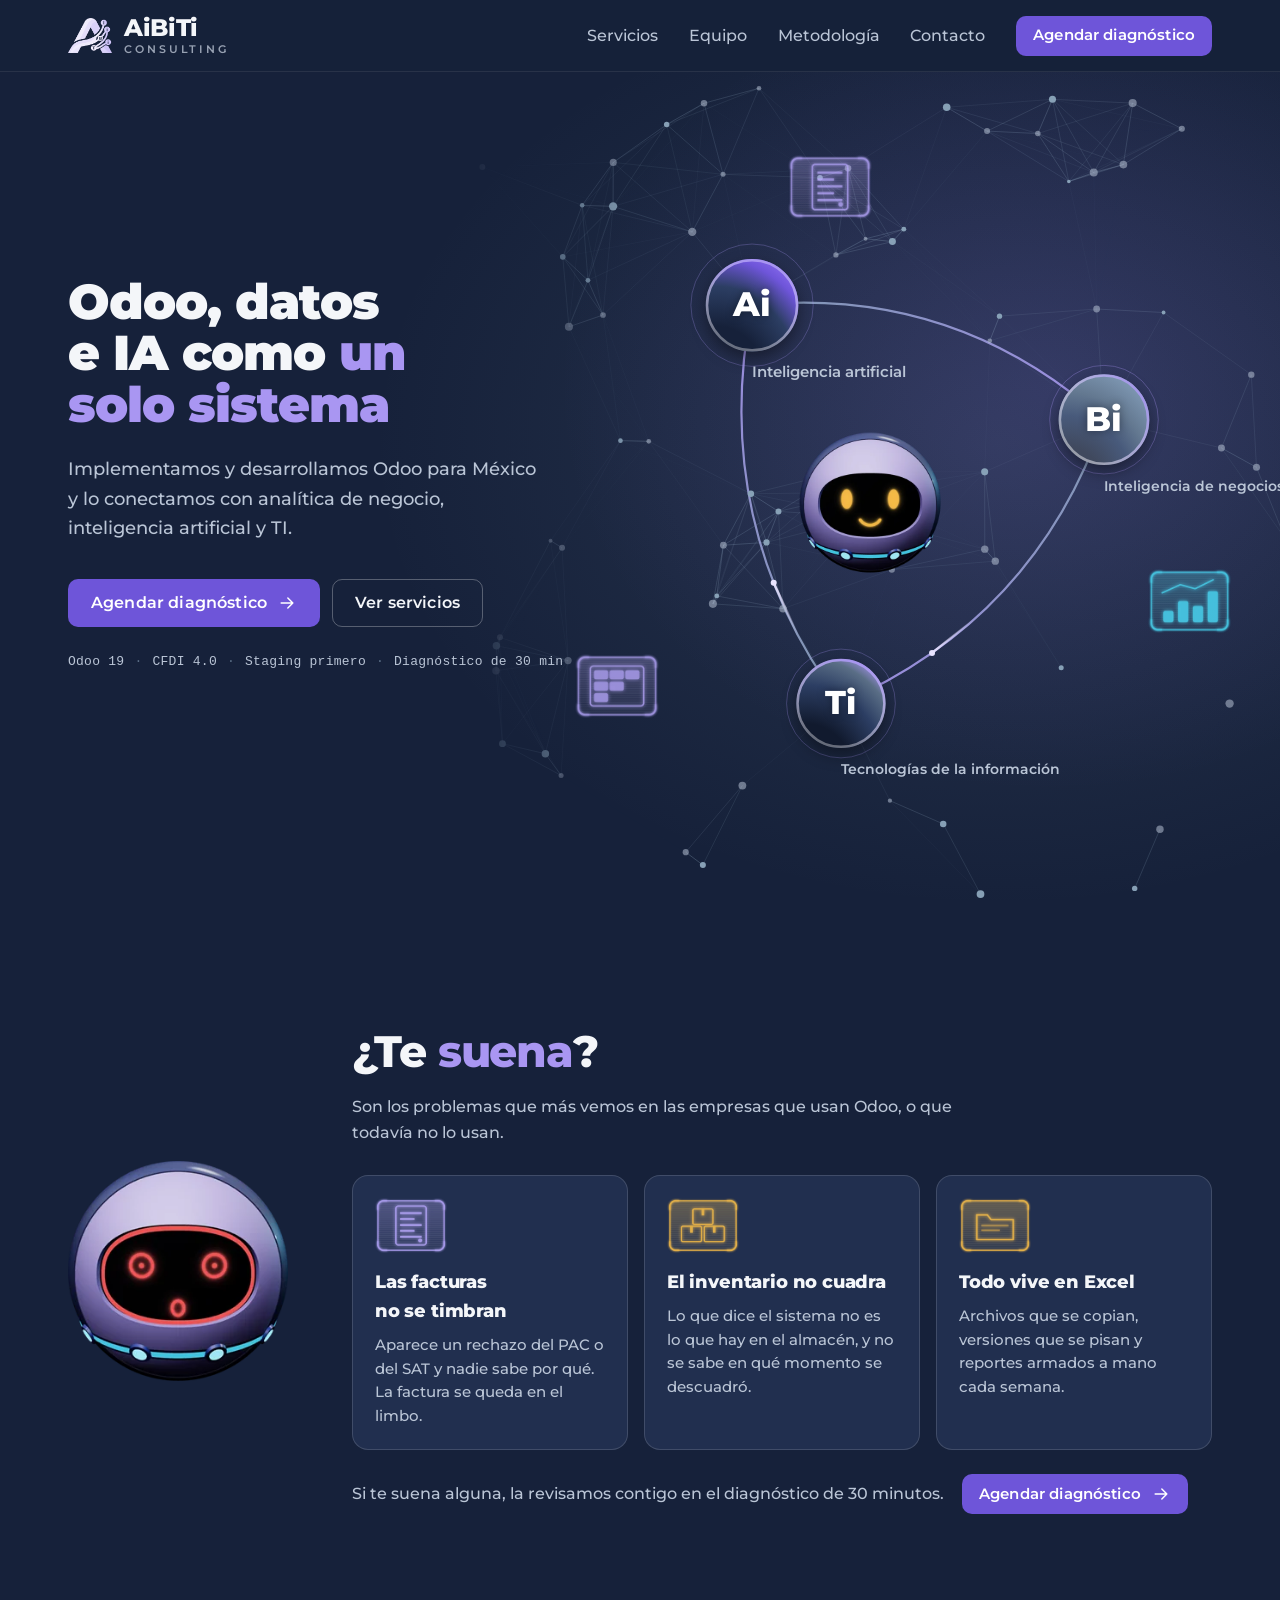
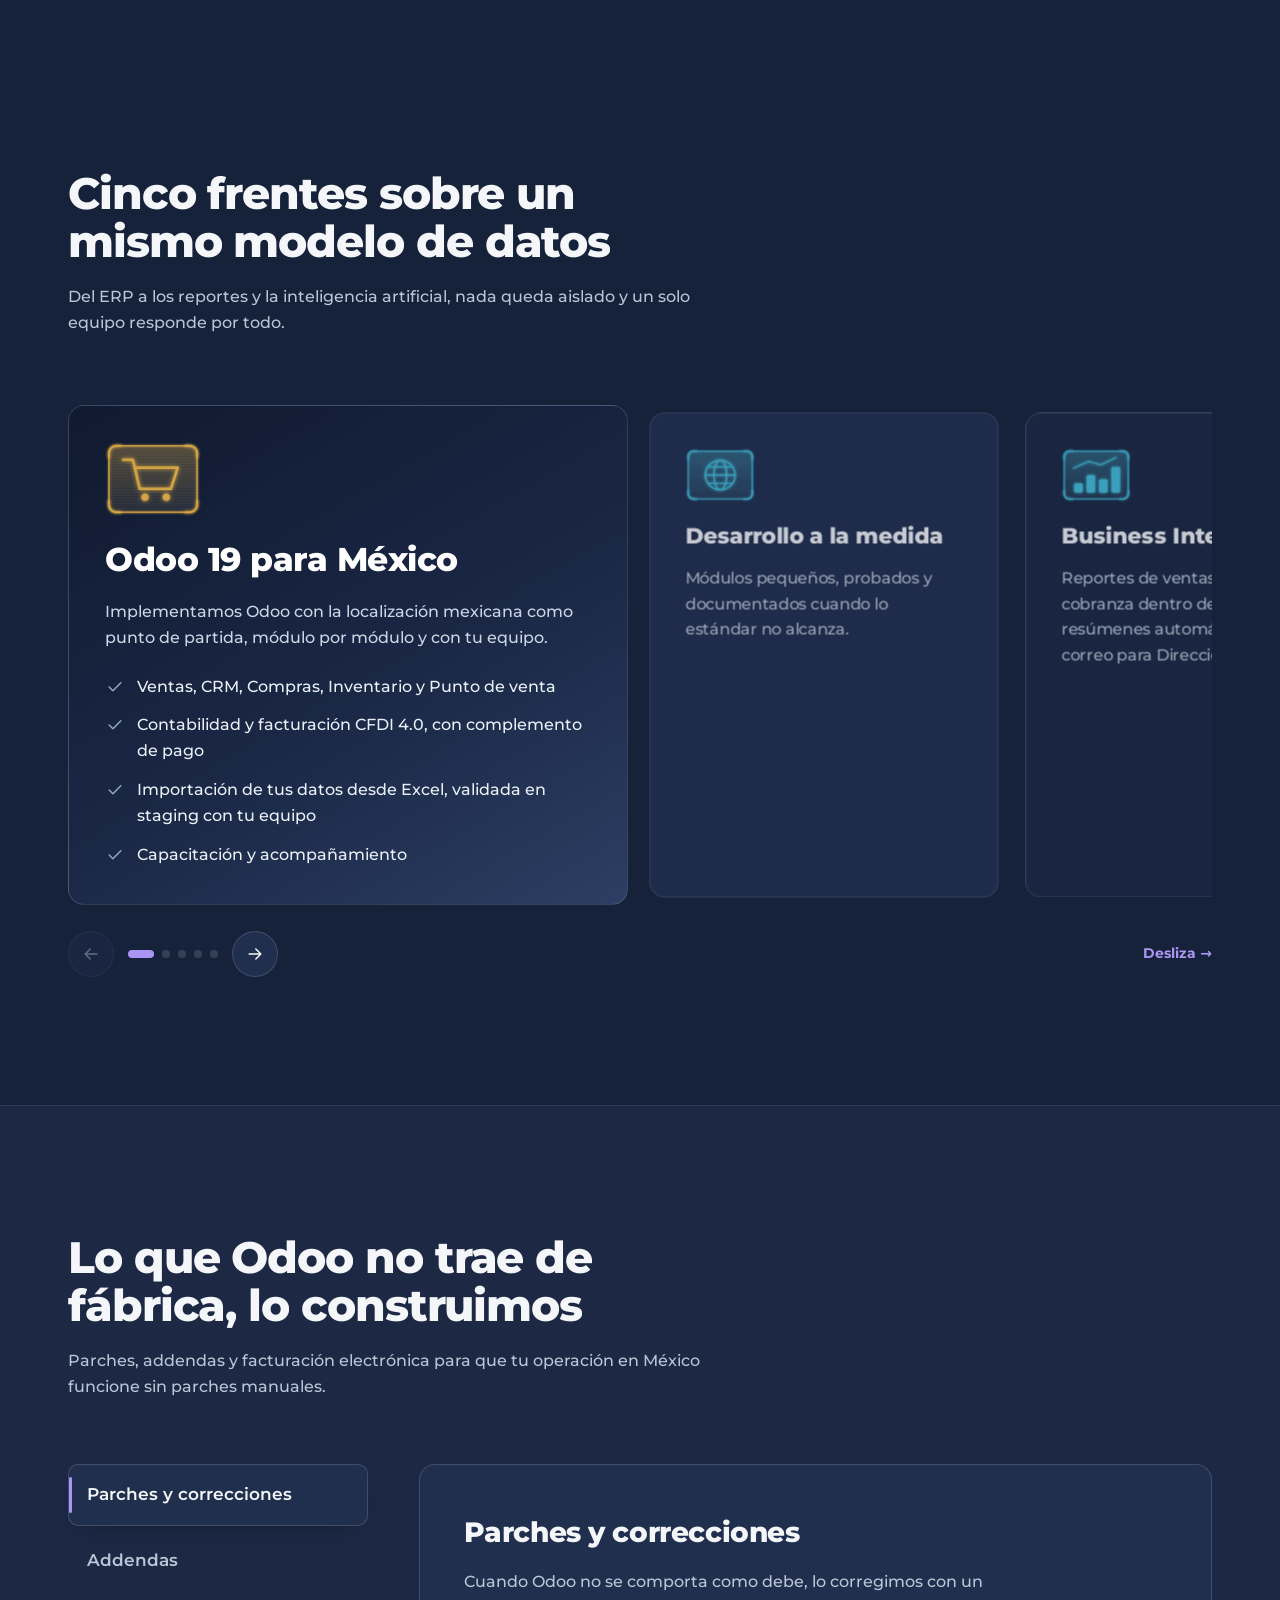
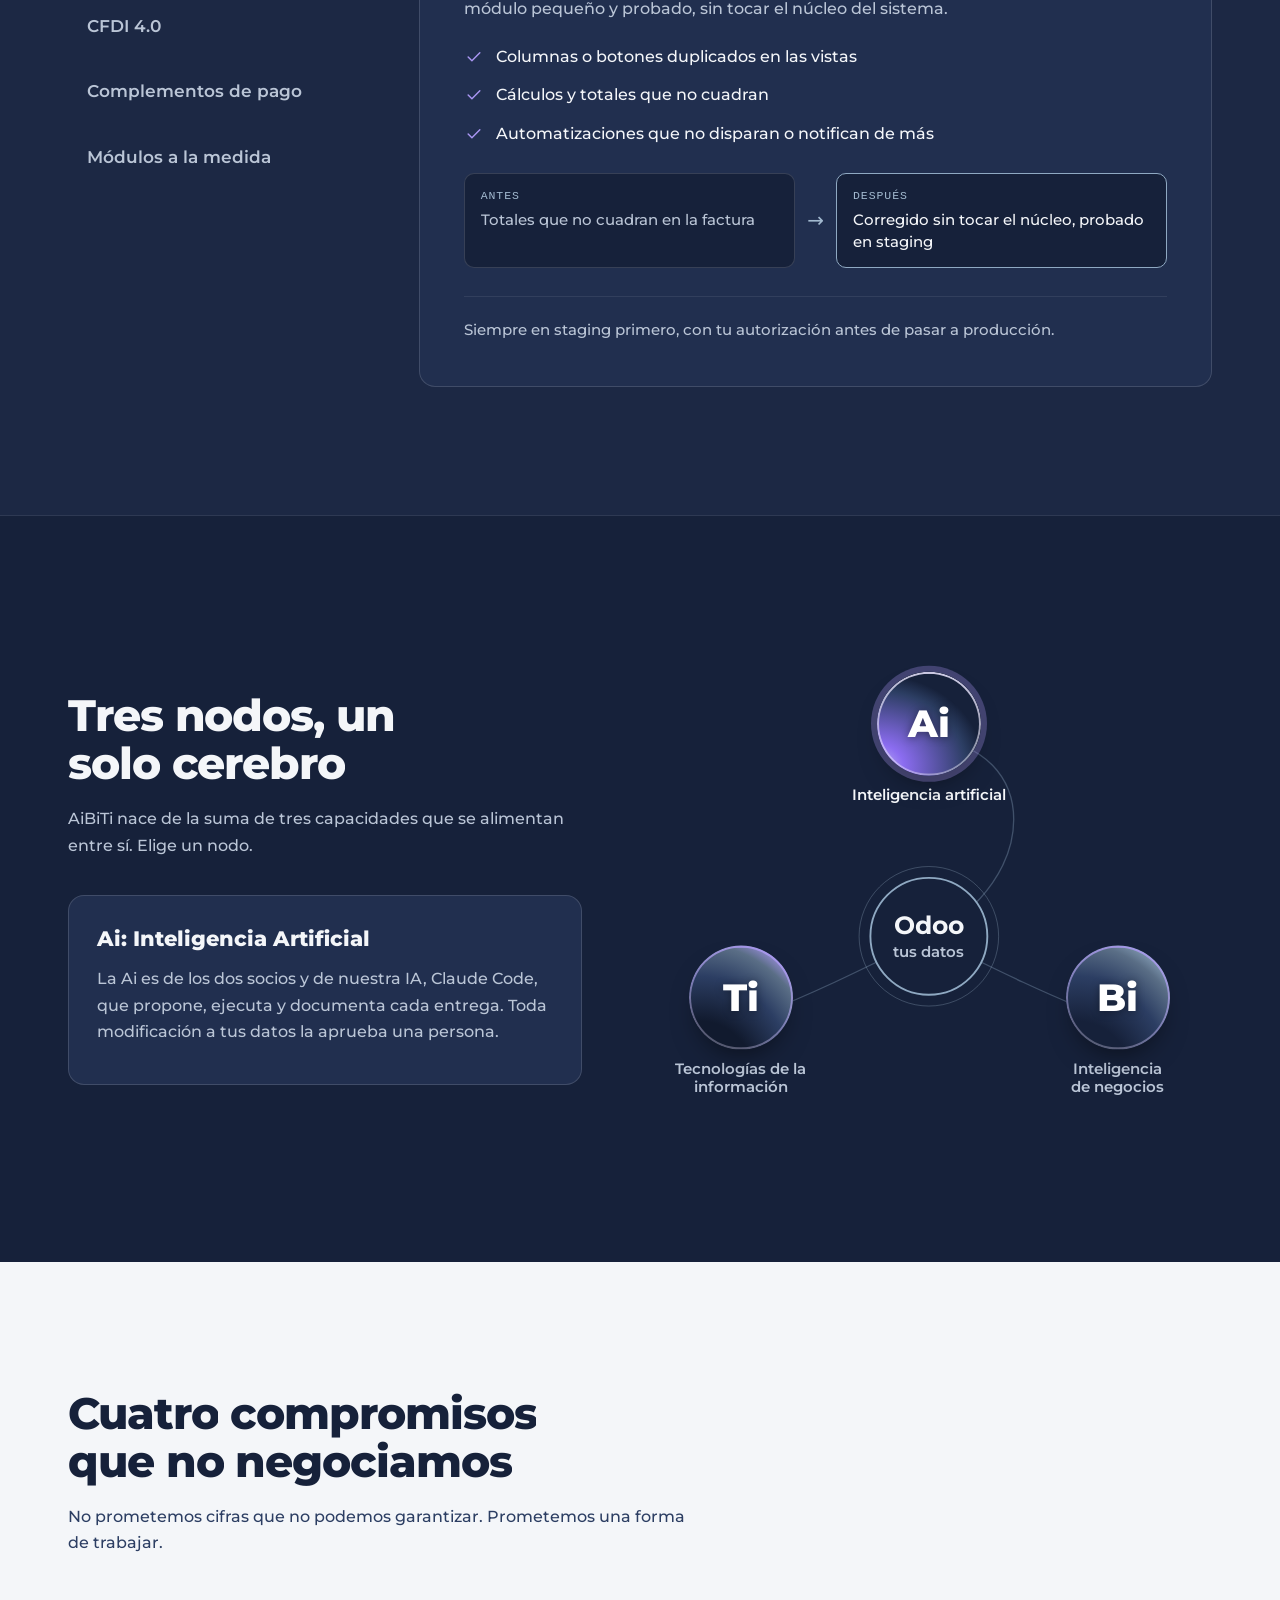
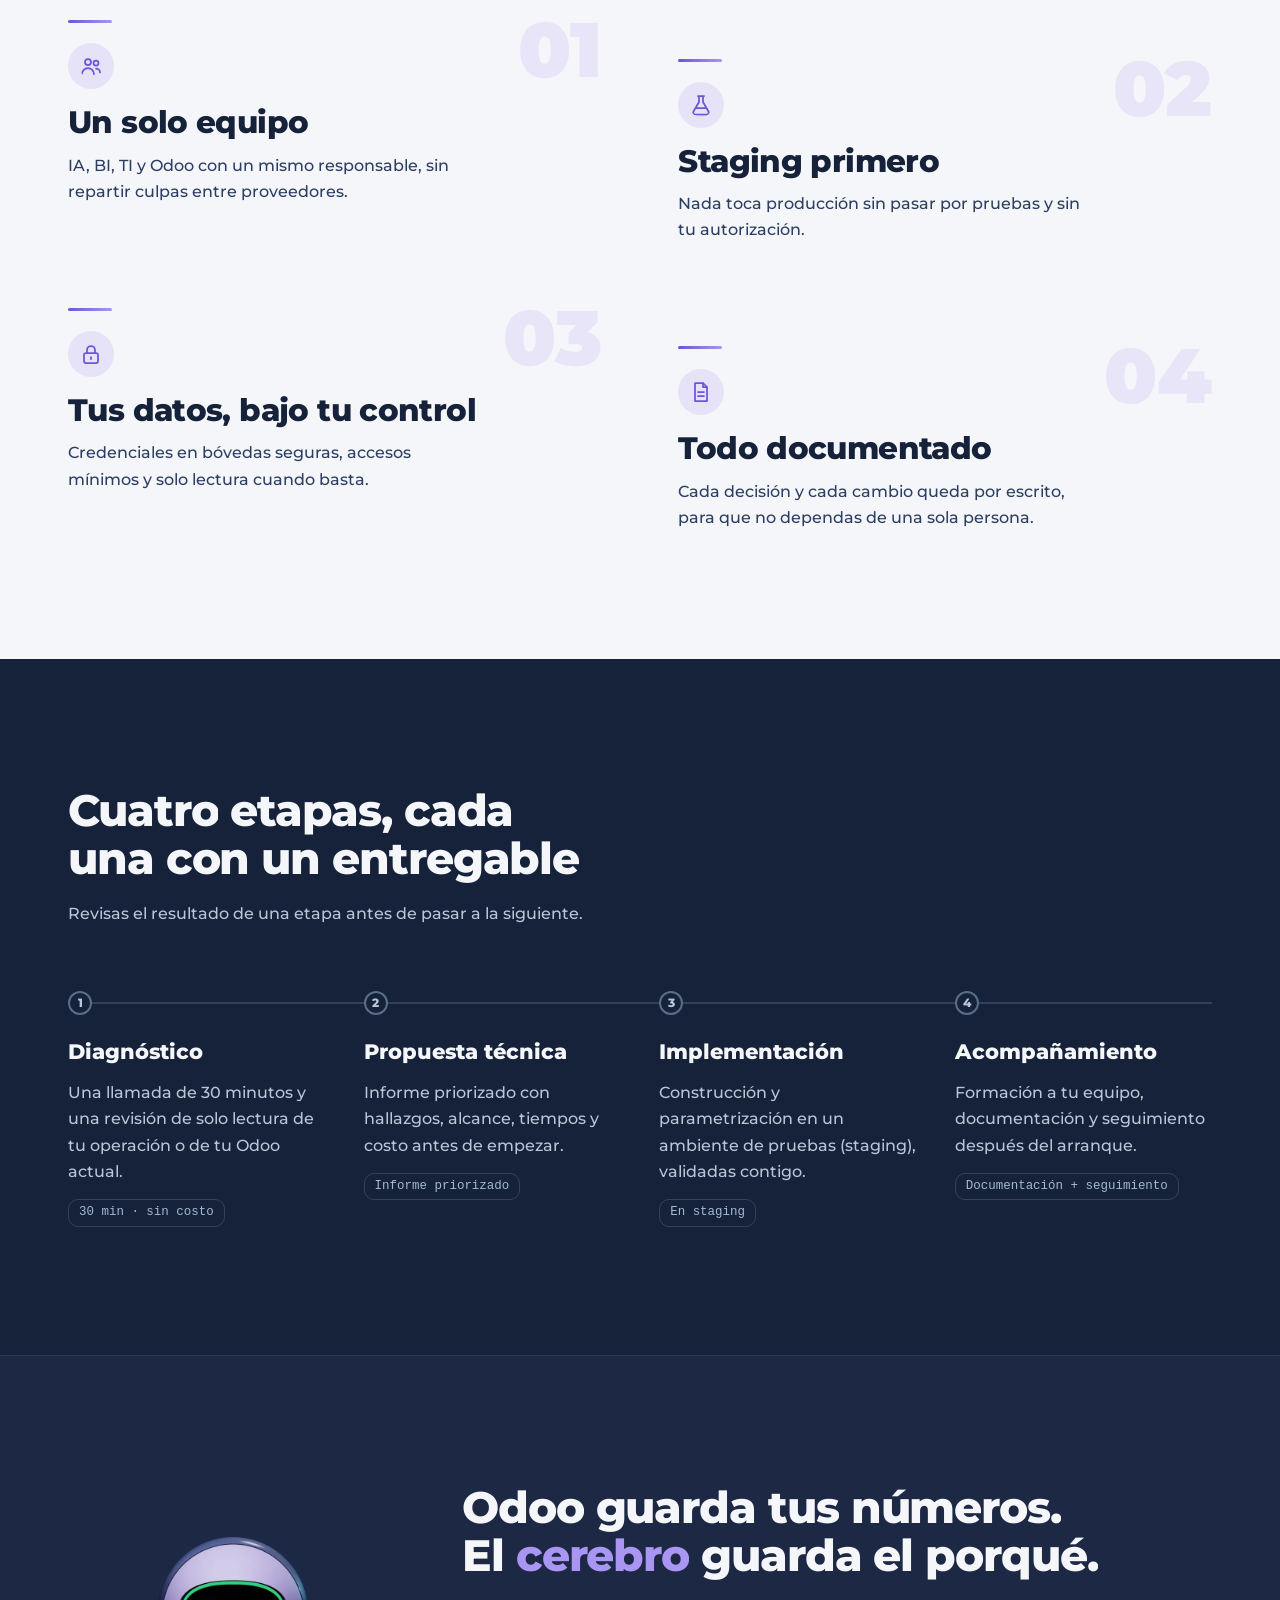
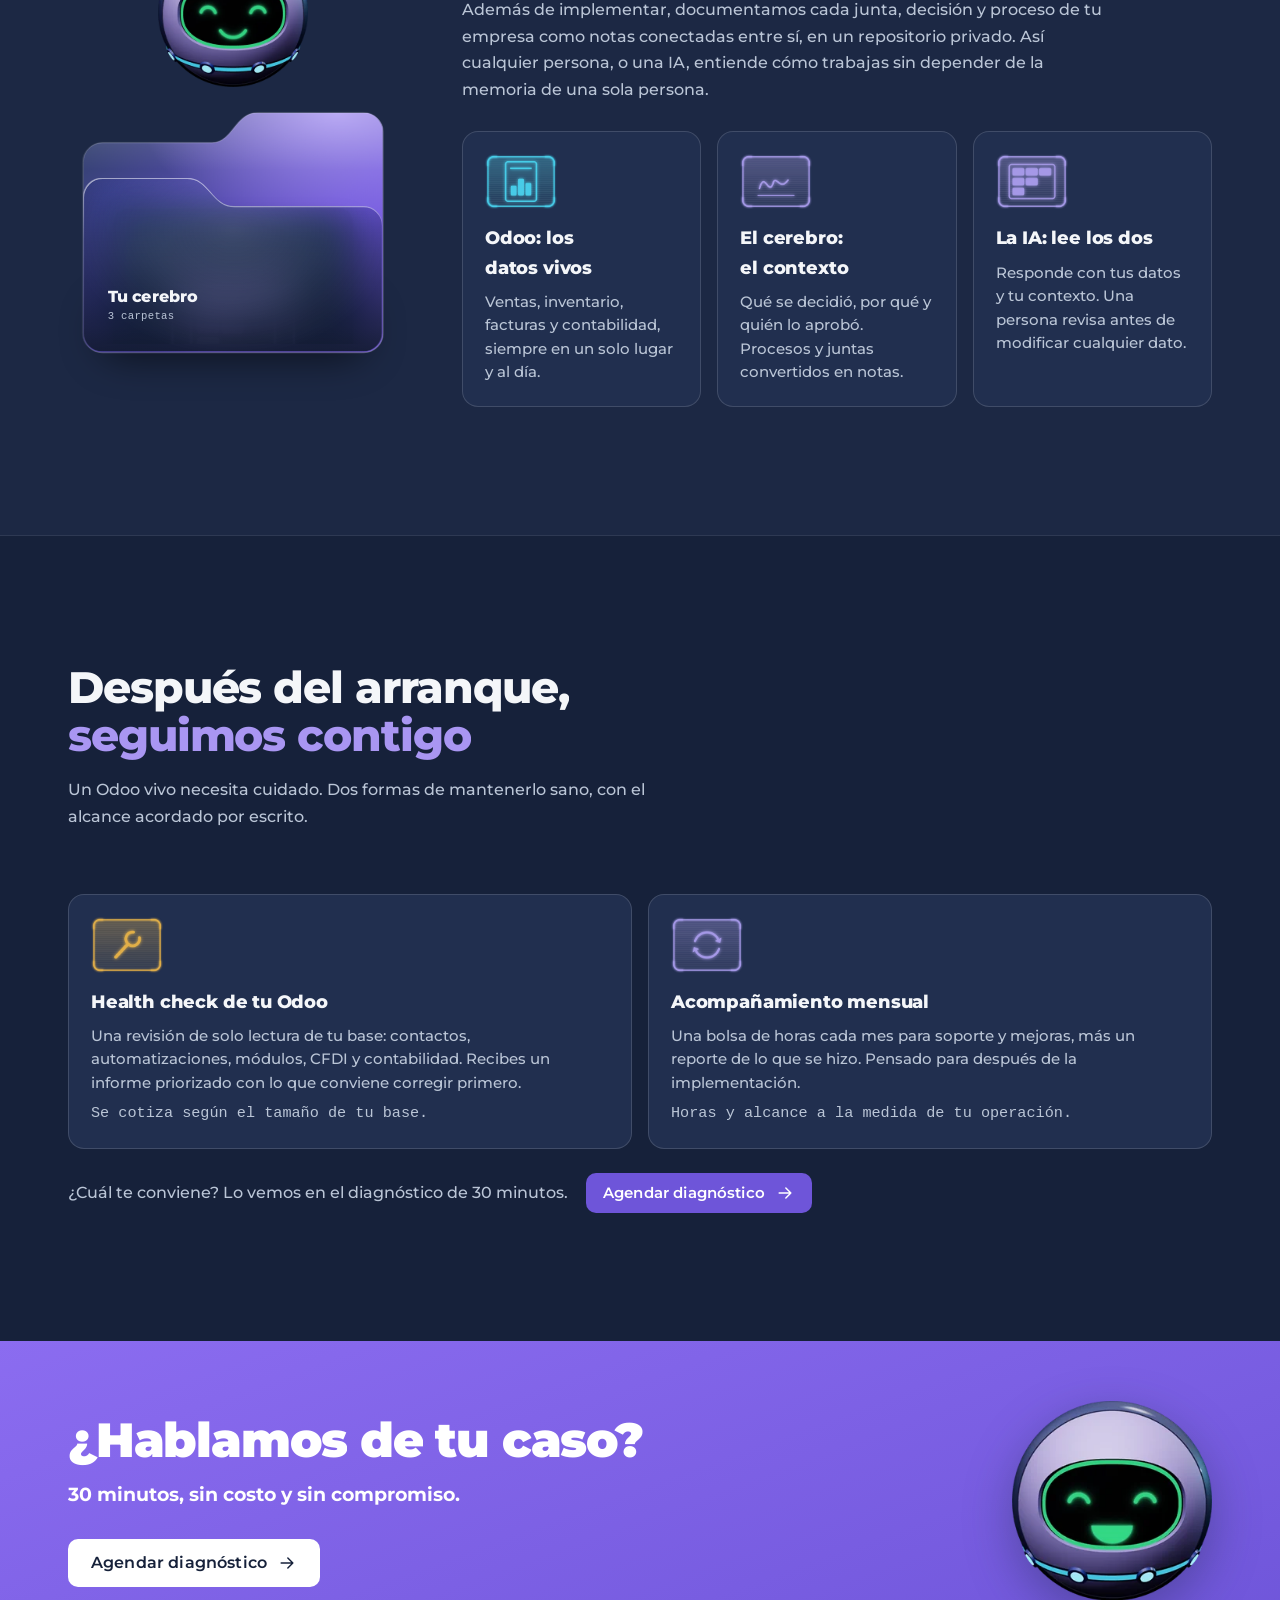
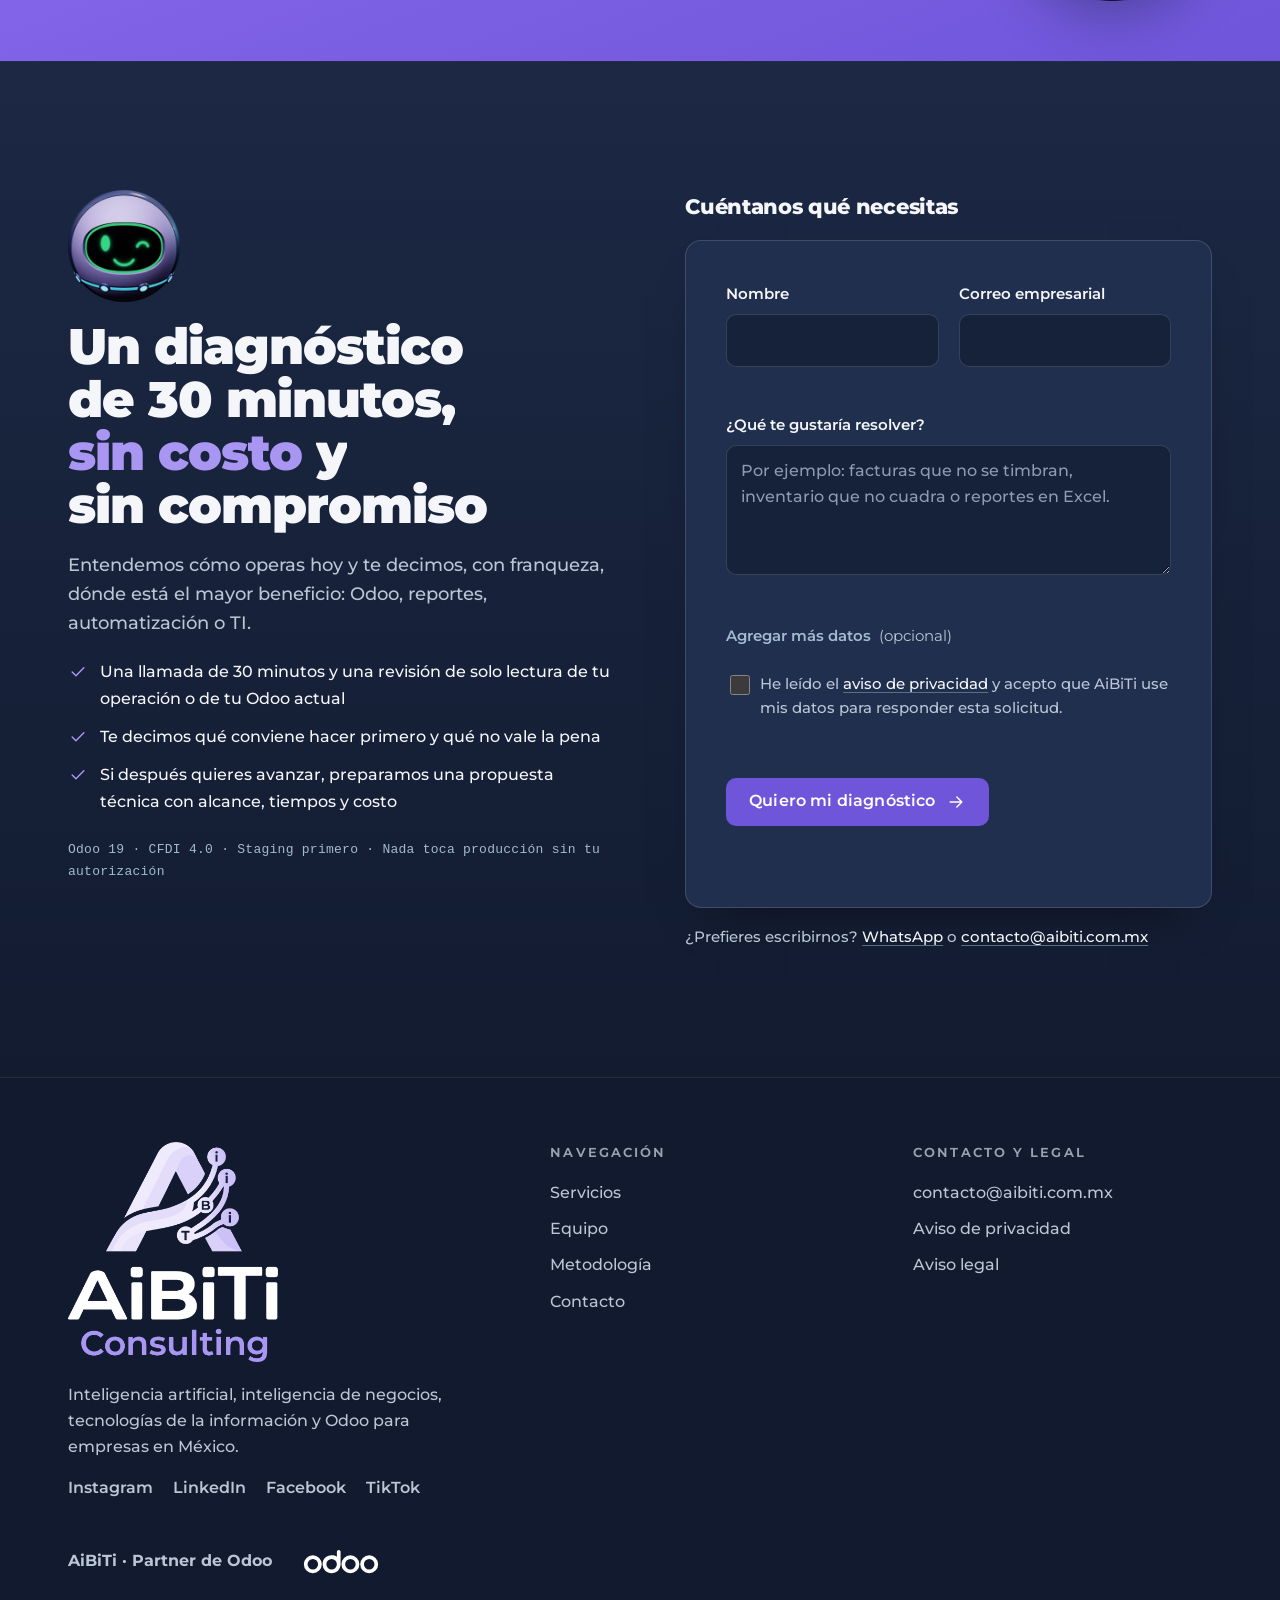
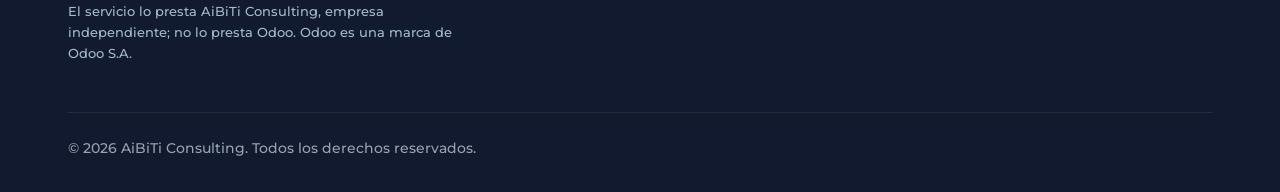
==== commit 1e6dbd85: "Orbe sin manos en la portada y en el cerebro: solo la cabeza, con flotacion suave (se retira el clip" ====
--- a/index.html
+++ b/index.html
@@ -29,7 +29,7 @@
   <link rel="manifest" href="site.webmanifest">
 
   <link rel="preload" href="assets/fonts/montserrat-latin-wght-normal.woff2" as="font" type="font/woff2" crossorigin>
-  <link rel="stylesheet" href="assets/css/styles.css?v=20261020v">
+  <link rel="stylesheet" href="assets/css/styles.css?v=20261021a">
   <script>document.documentElement.classList.add('js');</script>
 
   <!-- Datos estructurados (sin dirección: se agrega cuando exista) -->
@@ -115,9 +115,7 @@
     <section id="inicio" class="hero" aria-labelledby="titulo-hero">
       <div class="hero-viz" id="hero-viz">
         <canvas id="red-neuronal" aria-hidden="true"></canvas>
-        <video class="hero-orbe" data-orbe-video autoplay muted loop playsinline preload="none" data-fallback="assets/img/orbe/yaquedo.webp" width="900" height="900" aria-hidden="true" tabindex="-1" disablepictureinpicture>
-          <source src="assets/video/orbe-flota.webm" type="video/webm">
-        </video>
+        <img class="hero-orbe" src="assets/img/orbe/neutral-l.webp" width="384" height="384" alt="" aria-hidden="true">
         <img class="hero-holo hero-holo--a" style="--d:30" src="assets/img/orbe/holo-factura.webp" width="200" height="155" alt="" aria-hidden="true">
         <img class="hero-holo hero-holo--b" style="--d:-22" src="assets/img/orbe/holo-grafica.webp" width="200" height="155" alt="" aria-hidden="true">
         <img class="hero-holo hero-holo--c" style="--d:18" src="assets/img/orbe/holo-proyectos.webp" width="200" height="155" alt="" aria-hidden="true">
@@ -386,9 +384,7 @@
     <section id="cerebro" class="section section--tinted" aria-labelledby="titulo-cerebro">
       <div class="container pain">
         <div class="pain-guide pain-guide--video reveal">
-          <video class="orbe" data-orbe-video autoplay muted loop playsinline preload="none" data-fallback="assets/img/orbe/yaquedo.webp" width="900" height="900" aria-hidden="true" tabindex="-1" disablepictureinpicture>
-            <source src="assets/video/orbe-flota.webm" type="video/webm">
-          </video>
+          <img class="orbe" src="assets/img/orbe/yaquedo-l.webp" width="384" height="384" alt="" aria-hidden="true" loading="lazy">
           <!-- Carpeta de cristal: se inclina al pasar el cursor y se abre con clic, Enter o Espacio. Adaptada de un patrón de 21st.dev a HTML y CSS sin dependencias. -->
           <div class="gf" data-folder>
             <div class="gf-stage"><div class="gf-tilt">
@@ -618,6 +614,6 @@
     <img class="guia-cara" alt="" width="56" height="56">
   </div>
 
-  <script src="assets/js/main.js?v=20261020v" defer></script>
+  <script src="assets/js/main.js?v=20261021a" defer></script>
 </body>
 </html>
--- a/assets/css/styles.css
+++ b/assets/css/styles.css
@@ -256,7 +256,8 @@
 @media (hover: none) { .carousel-btn { display: none; } }
 
 /* ============ Portada: orbe en el centro de la red y hologramas con profundidad ============ */
-.hero-orbe { position: absolute; left: 50%; top: 52%; width: clamp(170px, 19vw, 260px); height: auto; transform: translate(-50%, -50%); pointer-events: none; z-index: 1; }
+.hero-orbe { position: absolute; left: 50%; top: 52%; width: clamp(110px, 11vw, 150px); height: auto; translate: 0 0; transform: translate(-50%, -50%); pointer-events: none; z-index: 1; }
+@media (prefers-reduced-motion: no-preference) { .hero-orbe { animation: orbe-float 5.5s ease-in-out infinite; } }
 .hero-holo { position: absolute; width: clamp(60px, 6.5vw, 92px); height: auto; pointer-events: none; z-index: 1; opacity: 0.92; translate: calc(var(--px, 0) * var(--d, 0) * 1px) calc(var(--py, 0) * var(--d, 0) * 1px); transition: translate 0.35s ease-out; }
 .hero-holo--a { left: 40%; top: 10%; }
 .hero-holo--b { right: 6%; top: 60%; }
@@ -267,7 +268,7 @@
   .hero-holo--b { animation-duration: 8.5s; animation-delay: -2s; }
   .hero-holo--c { animation-duration: 6.5s; animation-delay: -4s; }
 }
-@media (max-width: 960px) { .hero-orbe { left: 42%; top: 54%; width: clamp(110px, 30vw, 170px); } .hero-holo--a { left: 8%; top: 8%; } .hero-holo--c { left: 10%; bottom: 6%; } .hero-holo--b { right: 6%; top: 62%; } }
+@media (max-width: 960px) { .hero-orbe { left: 42%; top: 54%; width: clamp(80px, 22vw, 112px); } .hero-holo--a { left: 8%; top: 8%; } .hero-holo--c { left: 10%; bottom: 6%; } .hero-holo--b { right: 6%; top: 62%; } }
 
 /* ============ Orbe guía (solo pantallas anchas) ============ */
 .guia { position: fixed; left: 8px; bottom: 18px; width: 56px; z-index: 40; display: grid; justify-items: center; gap: 2px; opacity: 0; transform: translateY(18px); transition: opacity 0.4s var(--ease), transform 0.5s var(--ease); pointer-events: none; }
@@ -330,7 +331,7 @@
 /* ============ El orbe de la marca (guía, sin nombre ni voz) ============ */
 .orbe { display: block; width: 100%; height: auto; user-select: none; -webkit-user-drag: none; }
 .pain-guide--video { max-width: 340px; }
-video.orbe { object-fit: contain; background: transparent; pointer-events: none; }
+.pain-guide--video > img.orbe { width: 150px; margin-bottom: 4px; }
 .orbe.is-swap { animation: orbe-pop 0.35s var(--ease); }
 @keyframes orbe-pop { 0% { transform: scale(0.9); } 60% { transform: scale(1.04); } 100% { transform: scale(1); } }
 @media (prefers-reduced-motion: no-preference) {
@@ -637,7 +638,8 @@
 
   .pain { grid-template-columns: 1fr; }
   .pain-guide { max-width: 120px; }
-  .pain-guide--video { max-width: 240px; margin-block: -24px; }
+  .pain-guide--video { max-width: 240px; }
+  .pain-guide--video > img.orbe { width: 112px; }
   #cerebro .pain { grid-template-columns: 1fr; }
   .pain-list, .pain-list--2 { grid-template-columns: 1fr; }
   .bento { grid-template-columns: 1fr; grid-template-areas: "odoo" "dev" "bi" "ai" "ti"; }
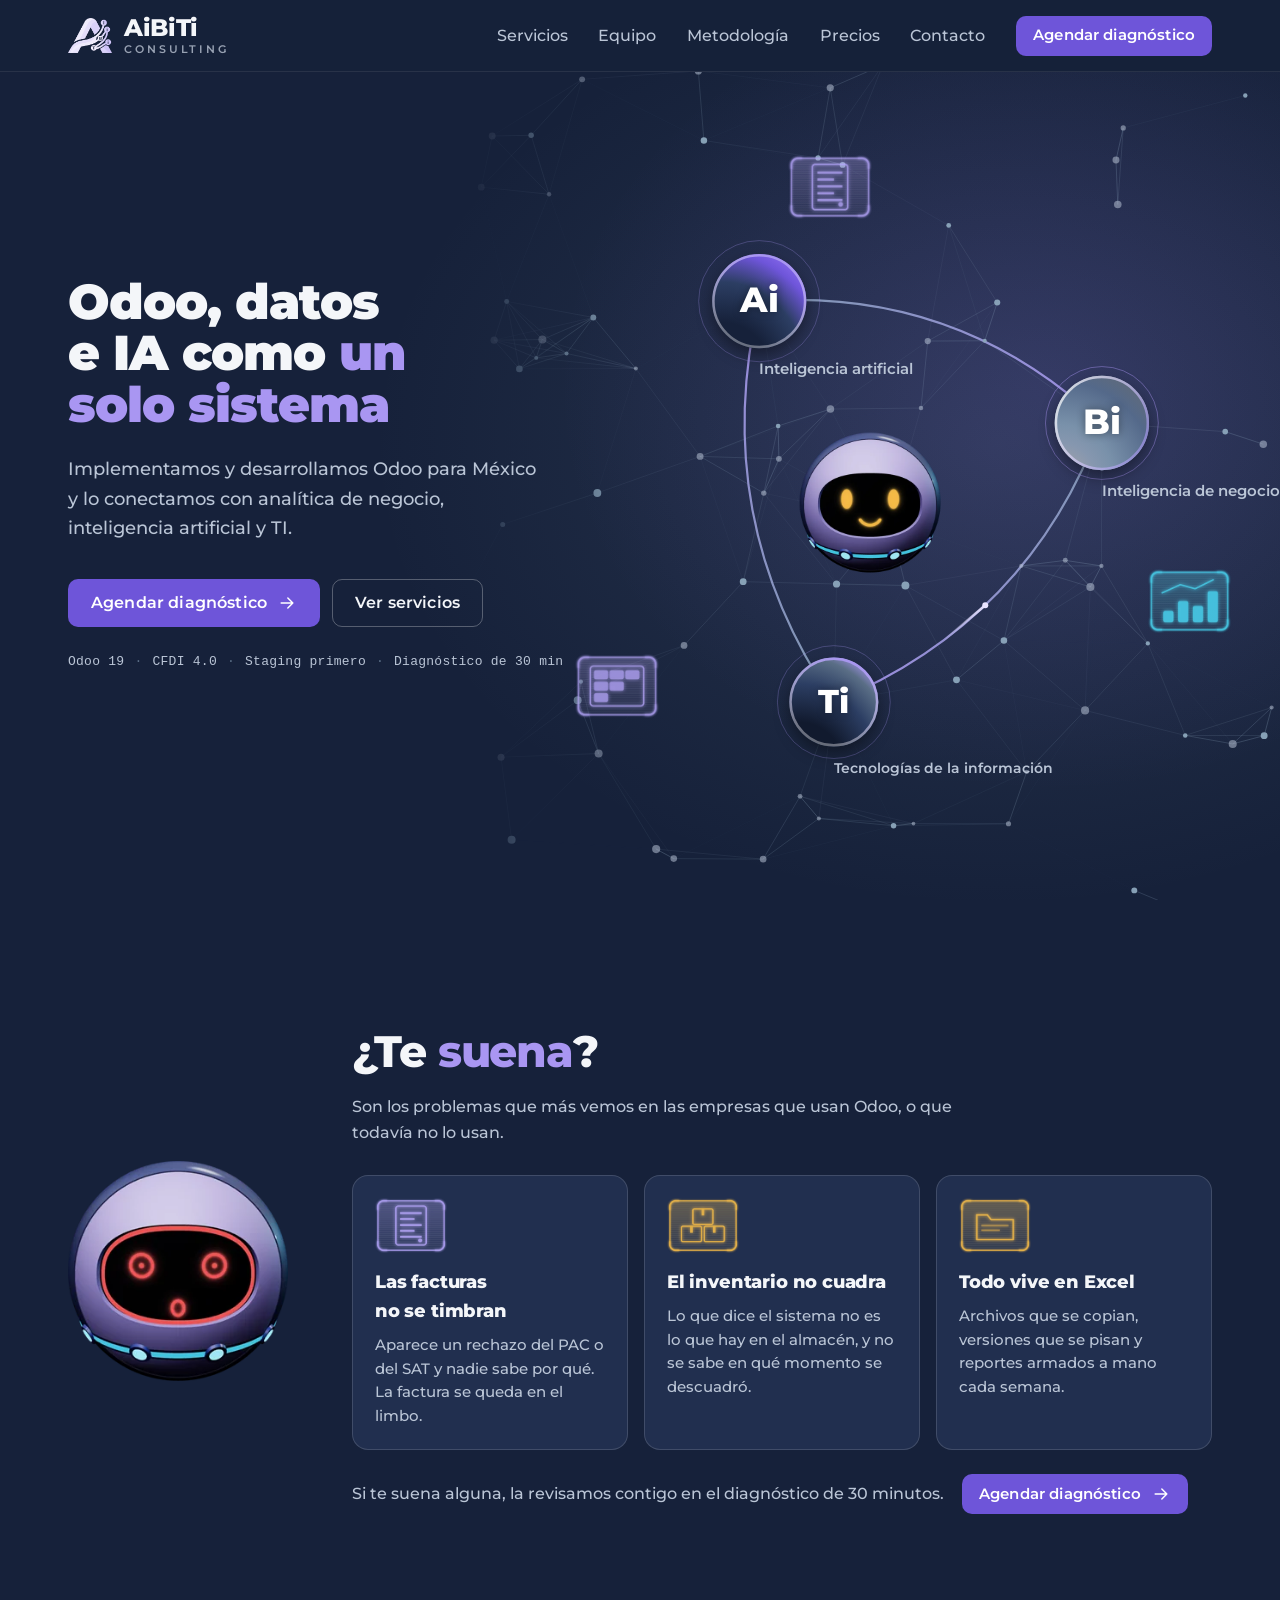
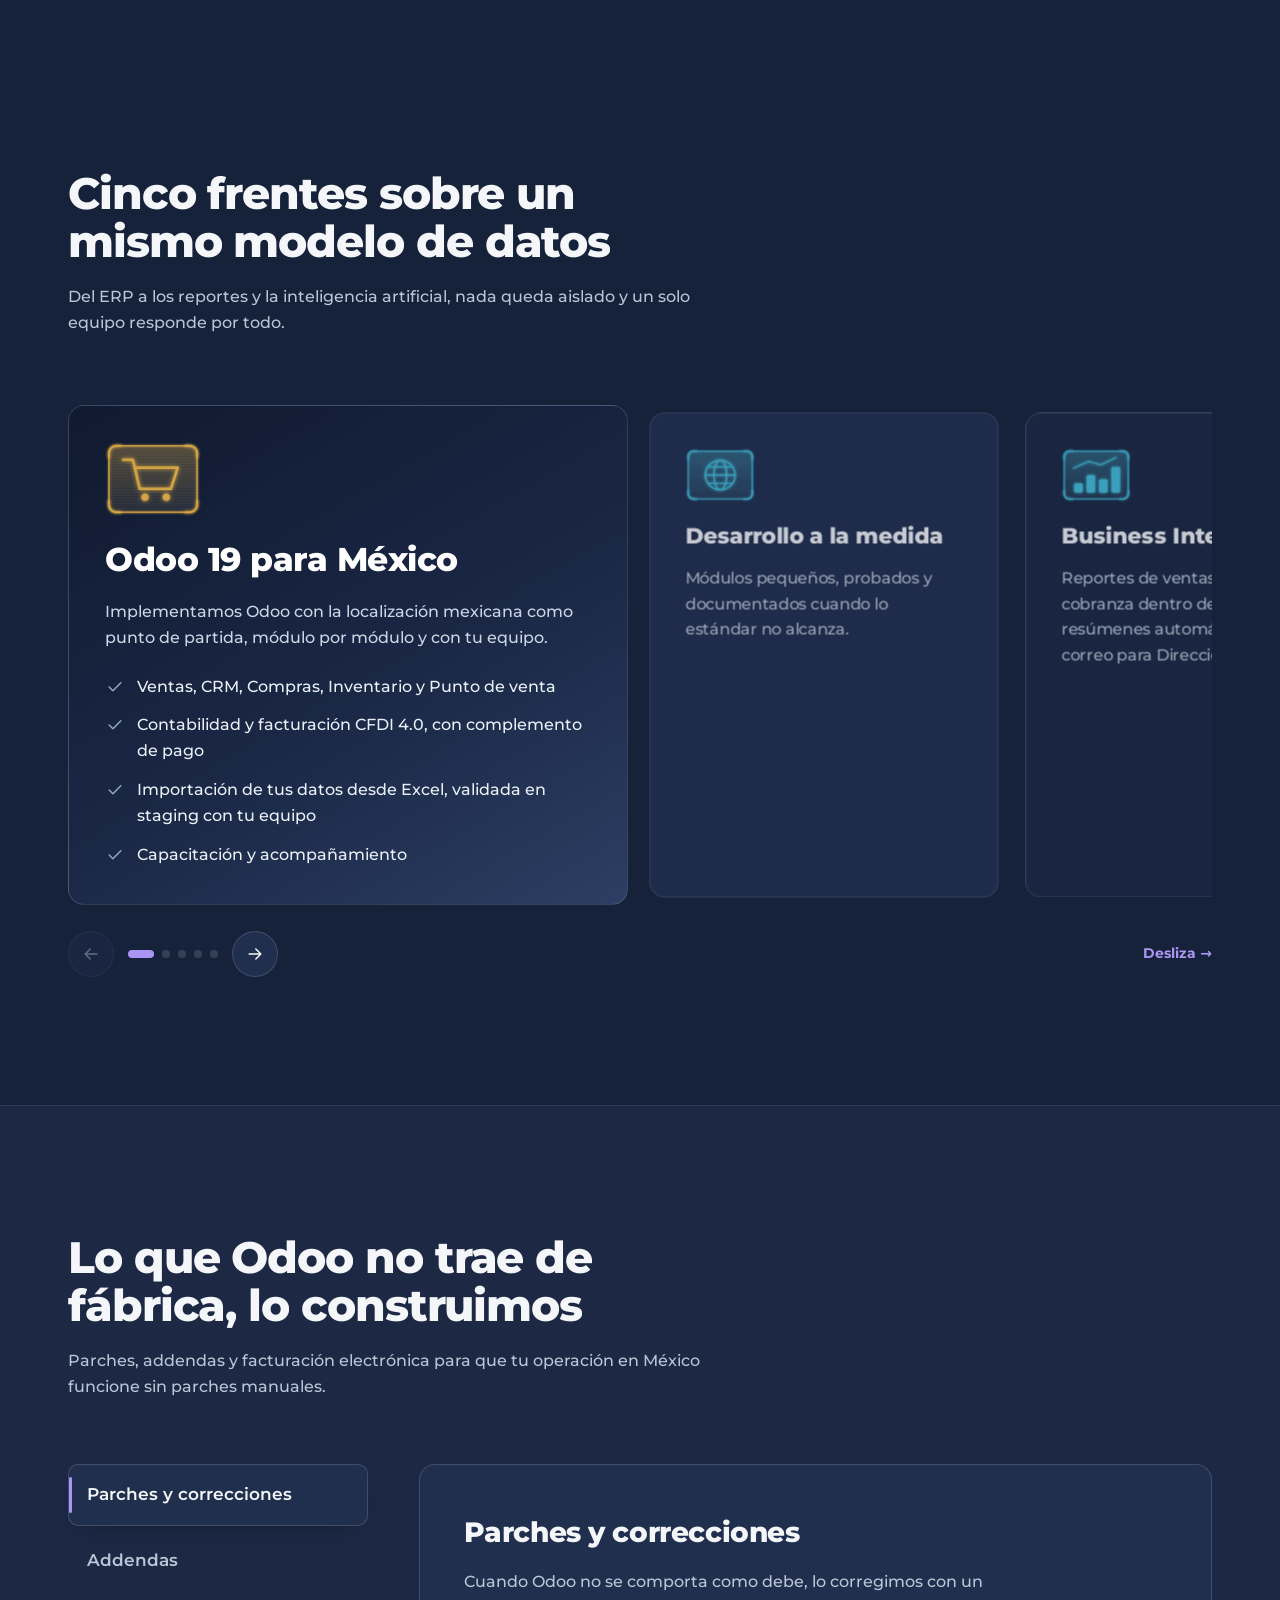
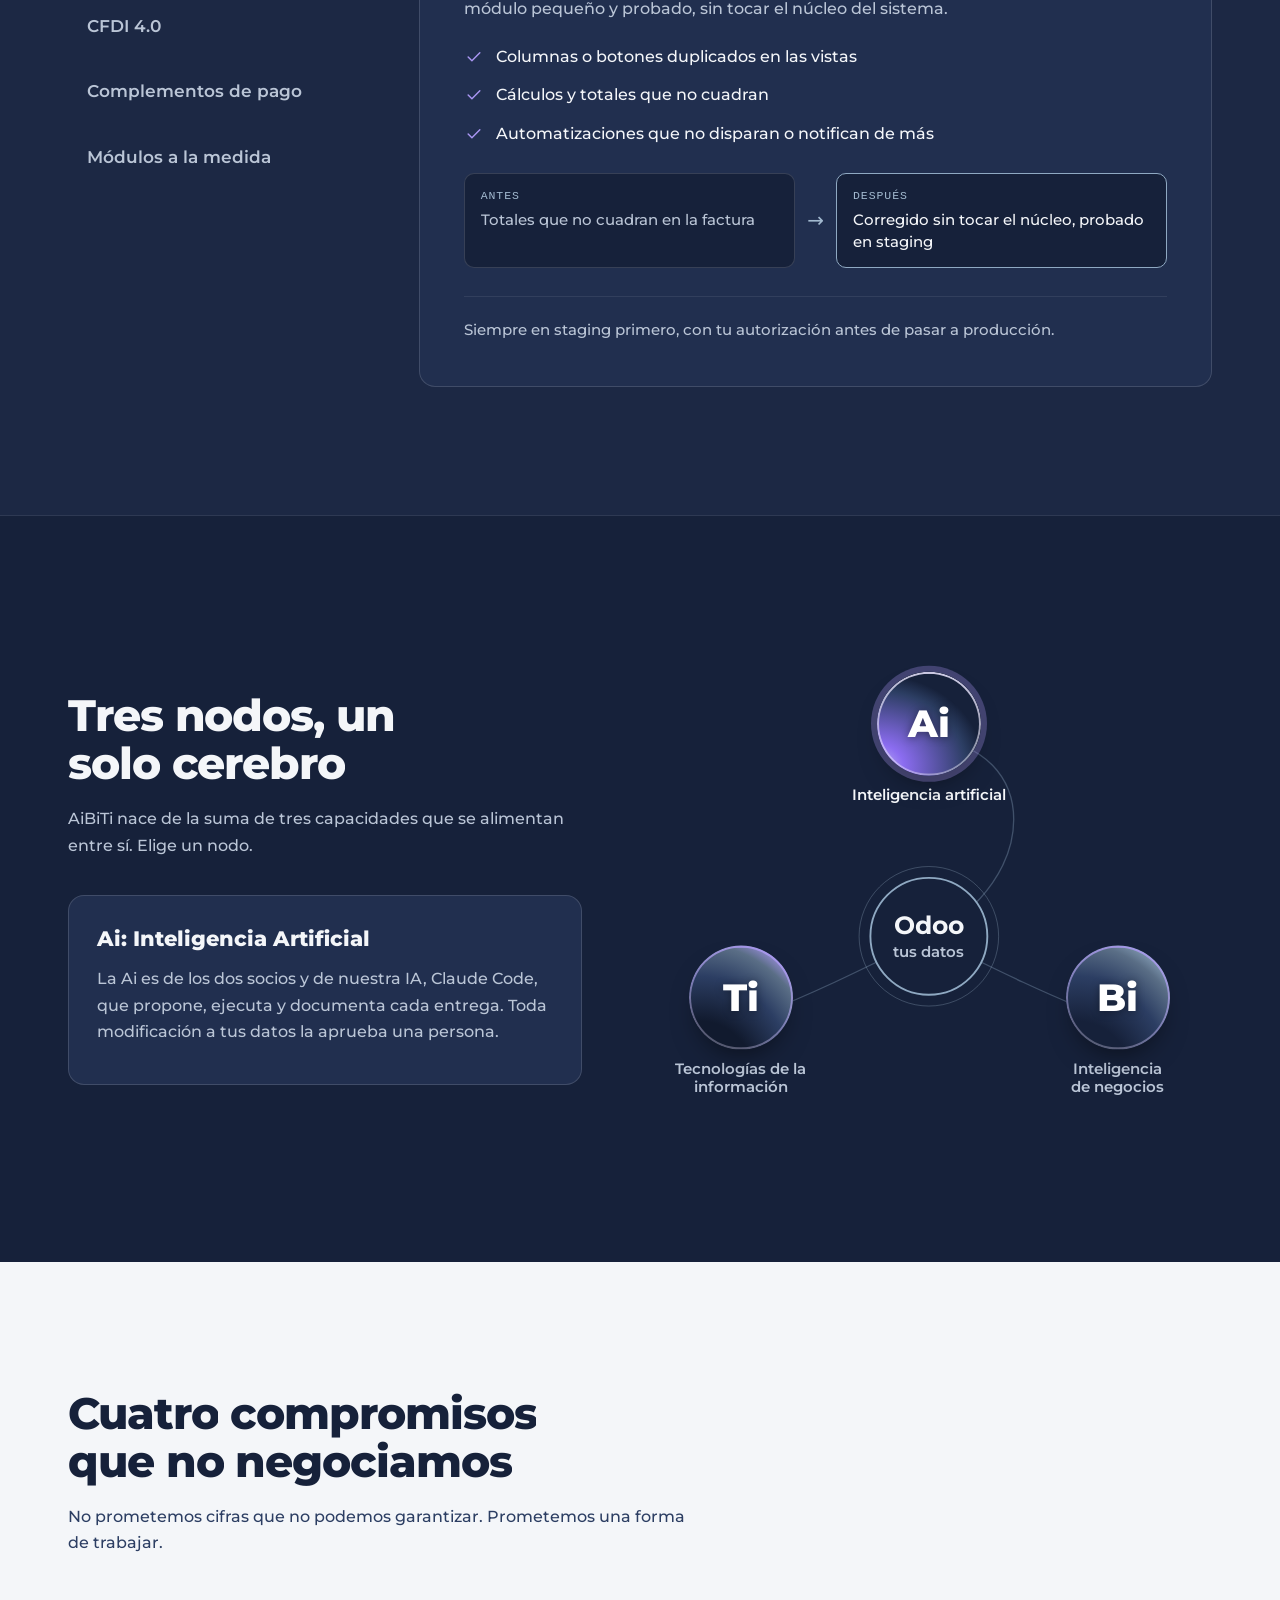
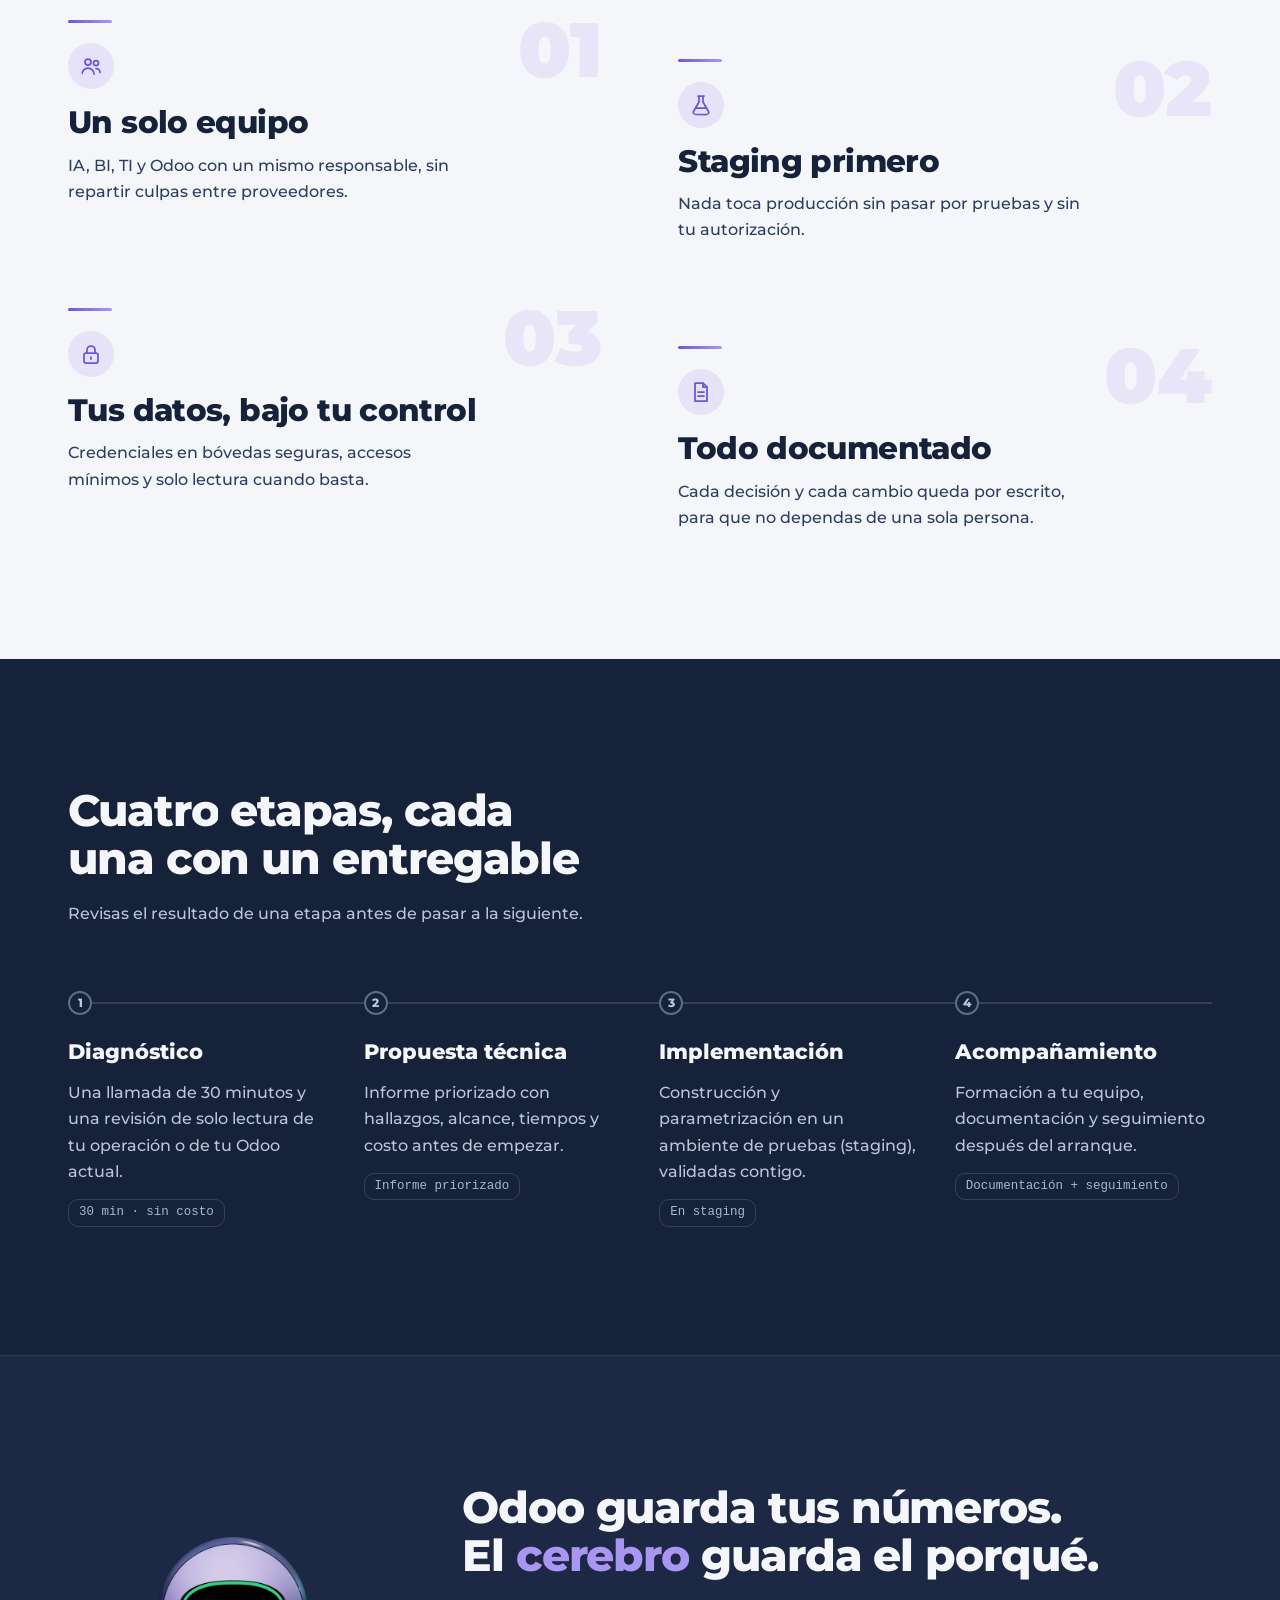
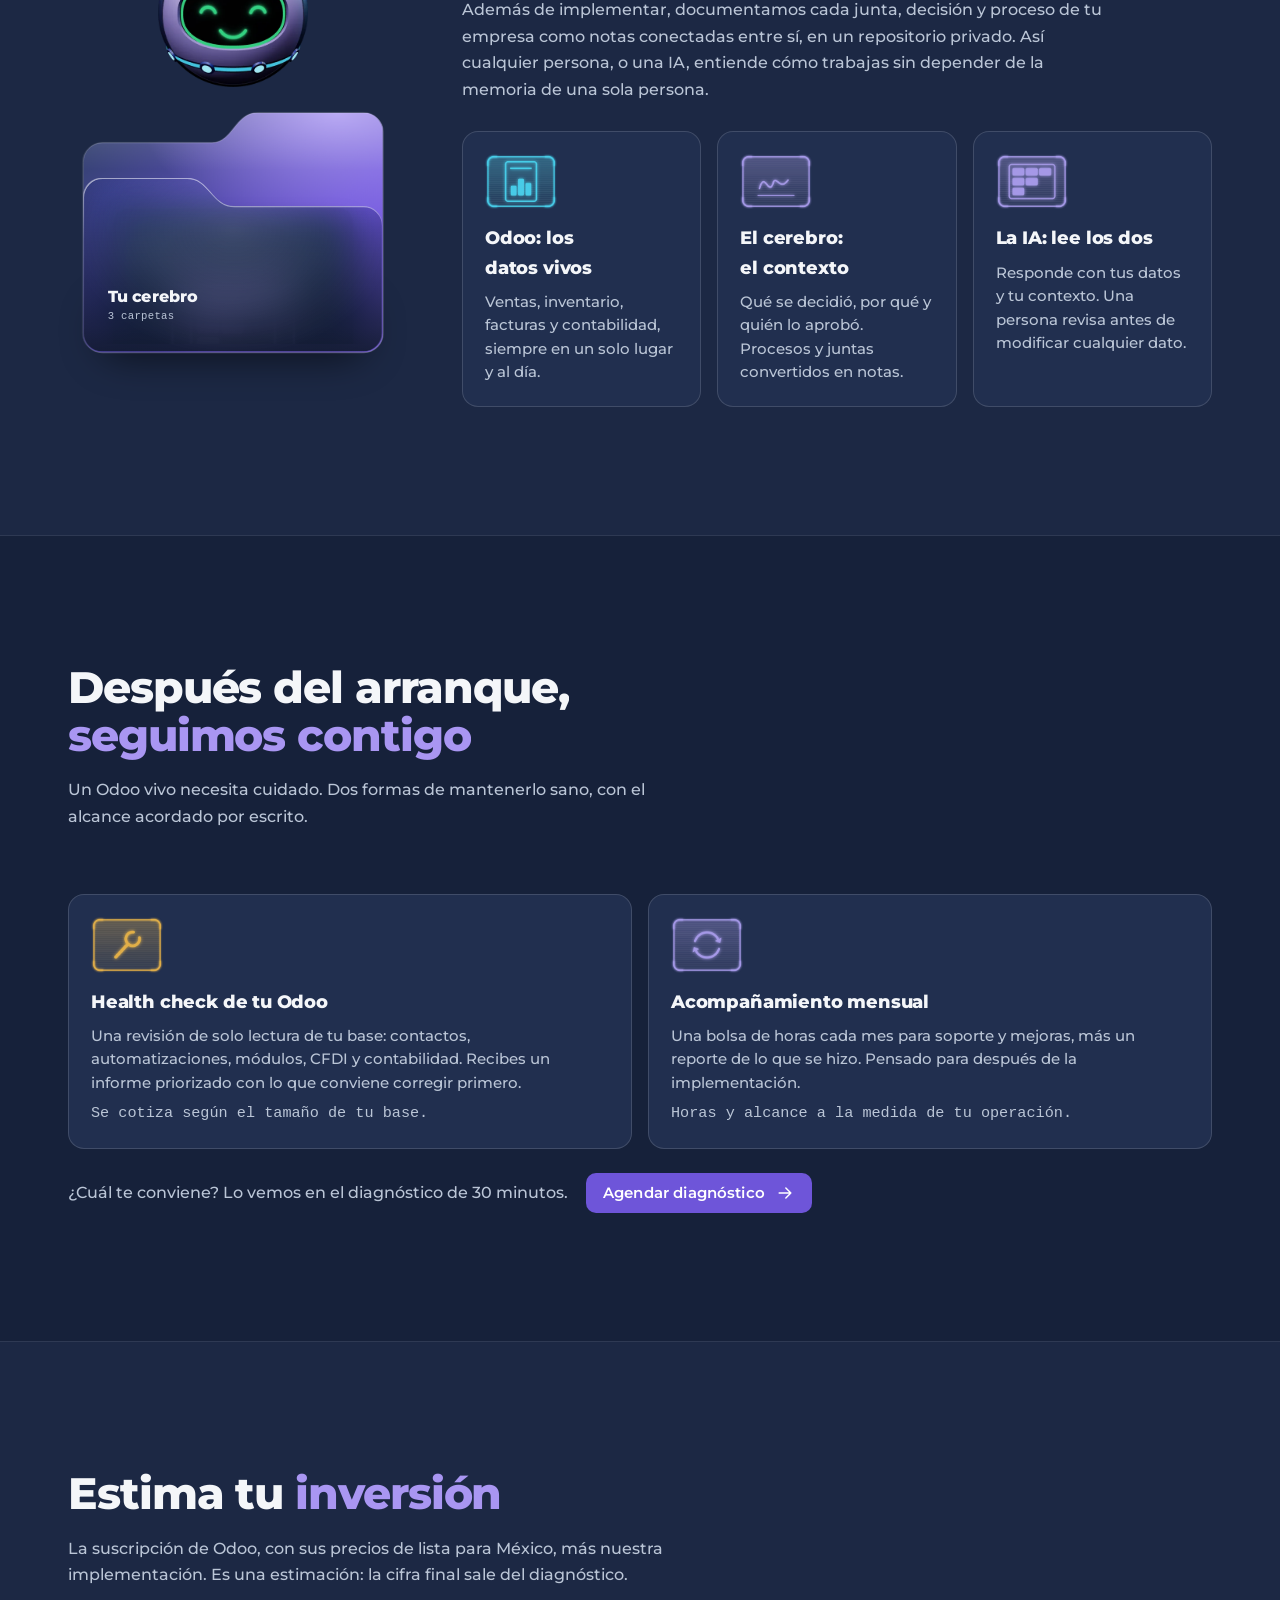
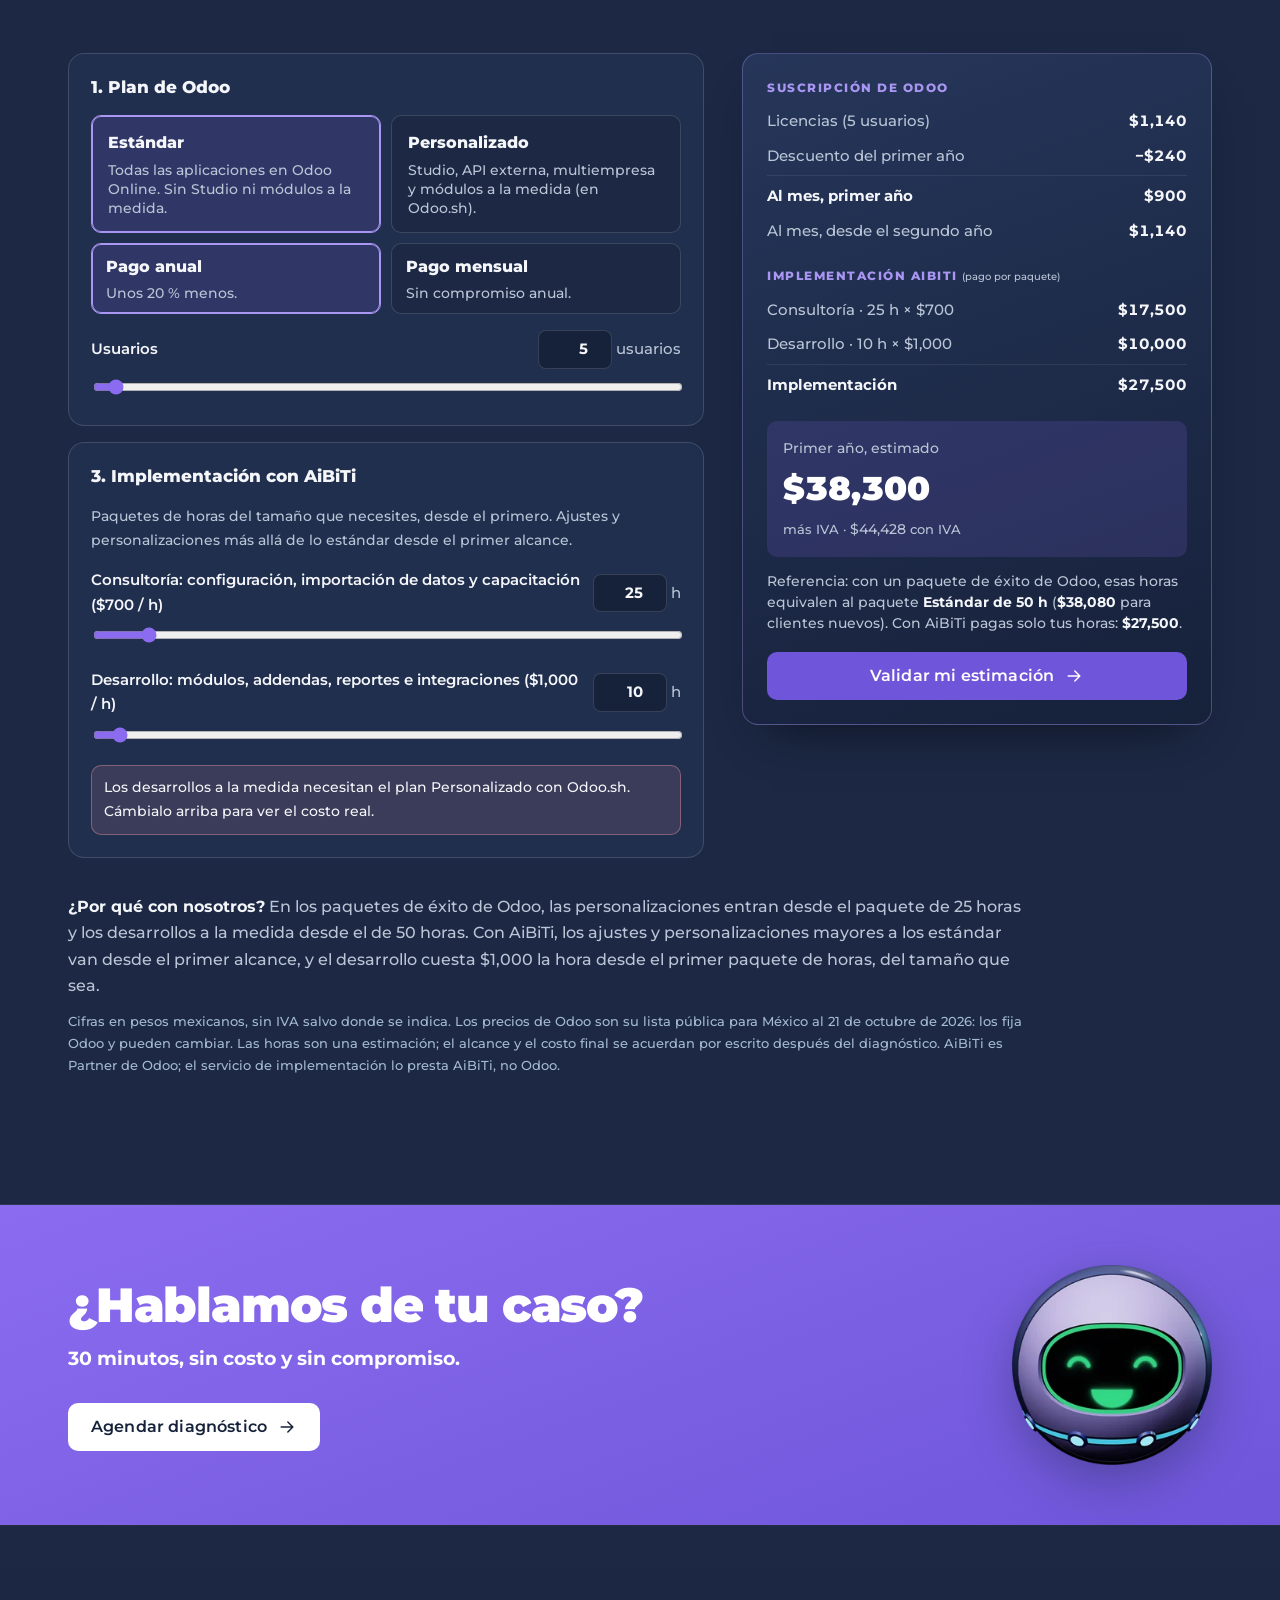
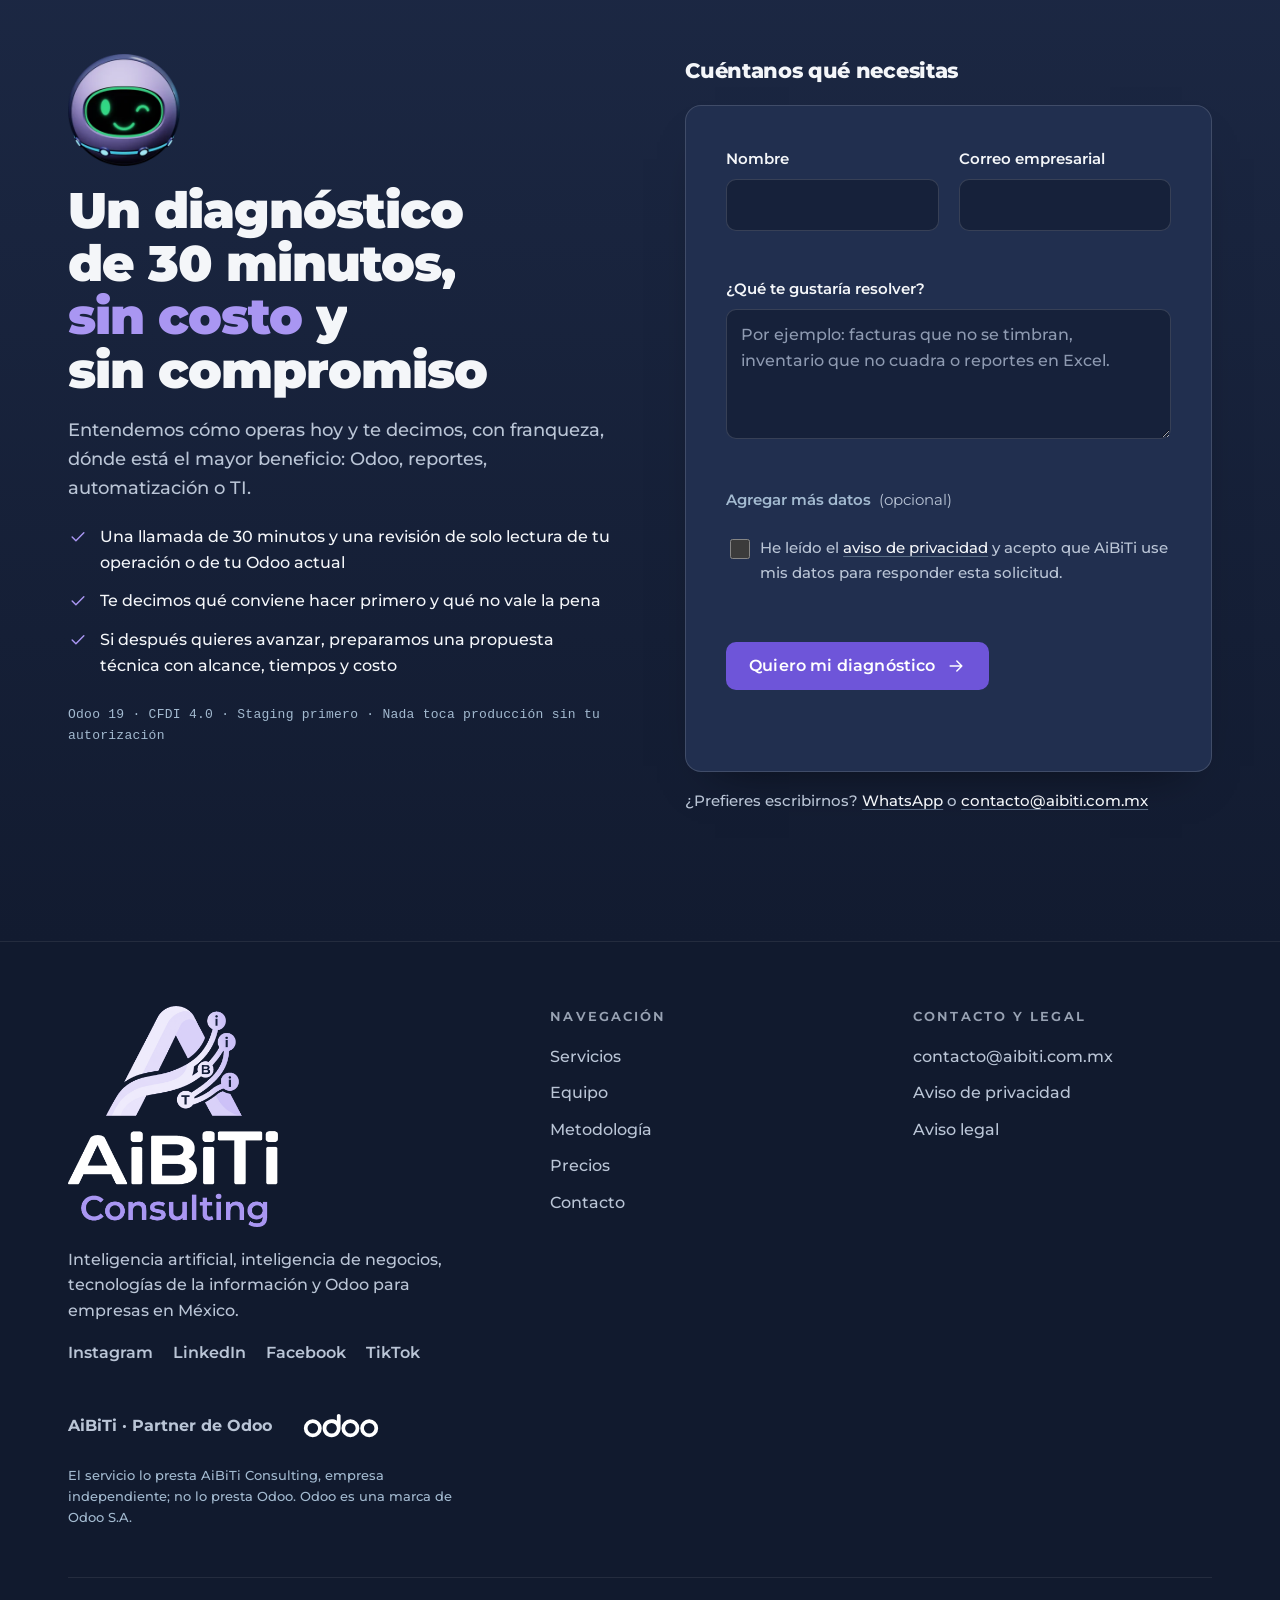
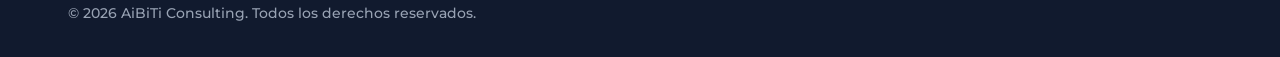
==== commit 179d682a: "Cotizador: suscripcion de Odoo (lista Mexico, 21-oct-2026) + implementacion AiBiTi por hora Co-Autho" ====
--- a/index.html
+++ b/index.html
@@ -29,7 +29,7 @@
   <link rel="manifest" href="site.webmanifest">
 
   <link rel="preload" href="assets/fonts/montserrat-latin-wght-normal.woff2" as="font" type="font/woff2" crossorigin>
-  <link rel="stylesheet" href="assets/css/styles.css?v=20261021a">
+  <link rel="stylesheet" href="assets/css/styles.css?v=20261021b">
   <script>document.documentElement.classList.add('js');</script>
 
   <!-- Datos estructurados (sin dirección: se agrega cuando exista) -->
@@ -103,6 +103,7 @@
         <a href="#servicios">Servicios</a>
         <a href="#equipo">Equipo</a>
         <a href="#metodologia">Metodología</a>
+        <a href="#precios">Precios</a>
         <a href="#contacto">Contacto</a>
         <a class="btn btn--primary btn--sm" href="#contacto" data-agendar>Agendar diagnóstico</a>
       </nav>
@@ -463,6 +464,101 @@
           </article>
         </div>
         <p class="pain-cta reveal">¿Cuál te conviene? Lo vemos en el diagnóstico de 30 minutos. <a class="btn btn--primary btn--sm" href="#contacto" data-agendar>Agendar diagnóstico <svg class="icon" aria-hidden="true"><use href="#i-arrow"/></svg></a></p>
+      </div>
+    </section>
+
+    <!-- ============================ COTIZADOR ============================ -->
+    <!-- Precios de lista de Odoo para México (sin IVA) consultados el 21-oct-2026 en odoo.com/es/pricing-configurator y /pricing-packs.
+         Se actualizan en assets/js/main.js (ODOO y TARIFA, módulo cotizador). -->
+    <section id="precios" data-guia-cara="guino" data-guia-holo="grafica" class="section section--tinted" aria-labelledby="titulo-precios">
+      <div class="container">
+        <div class="section-head reveal">
+          <h2 id="titulo-precios">Estima tu <span class="kw">inversión</span></h2>
+          <p>La suscripción de Odoo, con sus precios de lista para México, más nuestra implementación. Es una estimación: la cifra final sale del diagnóstico.</p>
+        </div>
+
+        <div class="calc" data-calc>
+          <form class="calc-form" onsubmit="return false" aria-label="Datos para estimar la inversión">
+            <fieldset class="calc-group">
+              <legend>1. Plan de Odoo</legend>
+              <div class="calc-opts">
+                <label class="calc-opt"><input type="radio" name="plan" value="estandar" checked><span class="calc-opt-title">Estándar</span><span class="calc-opt-desc">Todas las aplicaciones en Odoo Online. Sin Studio ni módulos a la medida.</span></label>
+                <label class="calc-opt"><input type="radio" name="plan" value="personalizado"><span class="calc-opt-title">Personalizado</span><span class="calc-opt-desc">Studio, API externa, multiempresa y módulos a la medida (en Odoo.sh).</span></label>
+              </div>
+              <div class="calc-opts calc-opts--sm">
+                <label class="calc-opt"><input type="radio" name="cobro" value="anual" checked><span class="calc-opt-title">Pago anual</span><span class="calc-opt-desc">Unos 20 % menos.</span></label>
+                <label class="calc-opt"><input type="radio" name="cobro" value="mensual"><span class="calc-opt-title">Pago mensual</span><span class="calc-opt-desc">Sin compromiso anual.</span></label>
+              </div>
+              <div class="calc-range">
+                <div class="calc-range-head"><label for="usuarios">Usuarios</label><span><input class="calc-num" type="number" id="usuarios" name="usuarios" min="1" max="150" step="1" value="5" inputmode="numeric"> usuarios</span></div>
+                <input type="range" min="1" max="150" step="1" value="5" data-pair="usuarios" aria-hidden="true" tabindex="-1">
+              </div>
+            </fieldset>
+
+            <fieldset class="calc-group" data-only="personalizado" hidden>
+              <legend>2. Alojamiento</legend>
+              <div class="calc-opts calc-opts--sm">
+                <label class="calc-opt"><input type="radio" name="alojamiento" value="online"><span class="calc-opt-title">Odoo Online</span><span class="calc-opt-desc">Incluido. Sin módulos propios.</span></label>
+                <label class="calc-opt"><input type="radio" name="alojamiento" value="sh" checked><span class="calc-opt-title">Odoo.sh</span><span class="calc-opt-desc">Para módulos a la medida, con staging.</span></label>
+              </div>
+              <div data-only="sh">
+              <div class="calc-range">
+                <div class="calc-range-head"><label for="workers">Workers</label><span><input class="calc-num" type="number" id="workers" name="workers" min="1" max="8" step="1" value="1" inputmode="numeric"> </span></div>
+                <input type="range" min="1" max="8" step="1" value="1" data-pair="workers" aria-hidden="true" tabindex="-1">
+              </div>
+              <div class="calc-range">
+                <div class="calc-range-head"><label for="gb">Almacenamiento</label><span><input class="calc-num" type="number" id="gb" name="gb" min="1" max="200" step="1" value="5" inputmode="numeric"> GB</span></div>
+                <input type="range" min="1" max="200" step="1" value="5" data-pair="gb" aria-hidden="true" tabindex="-1">
+              </div>
+              <div class="calc-range">
+                <div class="calc-range-head"><label for="staging">Entornos de prueba (staging)</label><span><input class="calc-num" type="number" id="staging" name="staging" min="0" max="5" step="1" value="1" inputmode="numeric"> </span></div>
+                <input type="range" min="0" max="5" step="1" value="1" data-pair="staging" aria-hidden="true" tabindex="-1">
+              </div>
+              </div>
+            </fieldset>
+
+            <fieldset class="calc-group">
+              <legend>3. Implementación con AiBiTi</legend>
+              <p class="calc-help">Paquetes de horas del tamaño que necesites, desde el primero. Ajustes y personalizaciones más allá de lo estándar desde el primer alcance.</p>
+              <div class="calc-range">
+                <div class="calc-range-head"><label for="h_consultoria">Consultoría: configuración, importación de datos y capacitación ($700 / h)</label><span><input class="calc-num" type="number" id="h_consultoria" name="h_consultoria" min="0" max="300" step="5" value="25" inputmode="numeric"> h</span></div>
+                <input type="range" min="0" max="300" step="5" value="25" data-pair="h_consultoria" aria-hidden="true" tabindex="-1">
+              </div>
+              <div class="calc-range">
+                <div class="calc-range-head"><label for="h_desarrollo">Desarrollo: módulos, addendas, reportes e integraciones ($1,000 / h)</label><span><input class="calc-num" type="number" id="h_desarrollo" name="h_desarrollo" min="0" max="300" step="5" value="10" inputmode="numeric"> h</span></div>
+                <input type="range" min="0" max="300" step="5" value="10" data-pair="h_desarrollo" aria-hidden="true" tabindex="-1">
+              </div>
+              <p class="calc-warn" data-aviso="estandar" hidden>Los desarrollos a la medida necesitan el plan Personalizado con Odoo.sh. Cámbialo arriba para ver el costo real.</p>
+            </fieldset>
+          </form>
+
+          <aside class="calc-sum" aria-label="Resumen de la estimación">
+            <h3>Suscripción de Odoo</h3>
+            <div class="sum-row"><span>Licencias (<span data-out="usuarios">5</span> usuarios)</span><strong data-out="lic">—</strong></div>
+            <div class="sum-row"><span>Descuento del primer año</span><strong data-out="desc">—</strong></div>
+            <div class="sum-row" data-row="hosting" hidden><span>Odoo.sh</span><strong data-out="hosting">—</strong></div>
+            <div class="sum-row sum-row--em"><span>Al mes, primer año</span><strong data-out="mes1">—</strong></div>
+            <div class="sum-row"><span>Al mes, desde el segundo año</span><strong data-out="mes2">—</strong></div>
+
+            <h3>Implementación AiBiTi <small>(pago por paquete)</small></h3>
+            <div class="sum-row"><span>Consultoría · <span data-out="hc">25</span> h × $700</span><strong data-out="impc">—</strong></div>
+            <div class="sum-row"><span>Desarrollo · <span data-out="hd">10</span> h × $1,000</span><strong data-out="impd">—</strong></div>
+            <div class="sum-row sum-row--em"><span>Implementación</span><strong data-out="impl">—</strong></div>
+
+            <div class="sum-total" aria-live="polite"><span>Primer año, estimado</span><strong data-out="anio1">—</strong><small>más IVA · <span data-out="anio1iva">—</span> con IVA</small></div>
+
+            <div class="calc-compare" data-compare>
+              <p data-has-pack>Referencia: con un paquete de éxito de Odoo, esas horas equivalen al paquete <strong data-out="pack">—</strong> (<strong data-out="packp">—</strong> para clientes nuevos). Con AiBiTi pagas solo tus horas: <strong data-out="nuestro">—</strong>.</p>
+              <p data-no-pack hidden>Para más de 200 horas, Odoo cotiza por días de consultoría. Con AiBiTi sigues pagando por hora: <strong data-out="nuestro2">—</strong>.</p>
+            </div>
+            <a class="btn btn--primary calc-cta" href="#contacto" data-agendar>Validar mi estimación <svg class="icon" aria-hidden="true"><use href="#i-arrow"/></svg></a>
+          </aside>
+        </div>
+
+        <div class="calc-notes reveal">
+          <p><strong>¿Por qué con nosotros?</strong> En los paquetes de éxito de Odoo, las personalizaciones entran desde el paquete de 25 horas y los desarrollos a la medida desde el de 50 horas. Con AiBiTi, los ajustes y personalizaciones mayores a los estándar van desde el primer alcance, y el desarrollo cuesta $1,000 la hora desde el primer paquete de horas, del tamaño que sea.</p>
+          <p class="calc-fine">Cifras en pesos mexicanos, sin IVA salvo donde se indica. Los precios de Odoo son su lista pública para México al 21 de octubre de 2026: los fija Odoo y pueden cambiar. Las horas son una estimación; el alcance y el costo final se acuerdan por escrito después del diagnóstico. AiBiTi es Partner de Odoo; el servicio de implementación lo presta AiBiTi, no Odoo.</p>
+        </div>
       </div>
     </section>
 
@@ -592,6 +688,7 @@
             <li><a href="#servicios">Servicios</a></li>
             <li><a href="#equipo">Equipo</a></li>
             <li><a href="#metodologia">Metodología</a></li>
+            <li><a href="#precios">Precios</a></li>
             <li><a href="#contacto">Contacto</a></li>
           </ul>
         </div>
@@ -614,6 +711,6 @@
     <img class="guia-cara" alt="" width="56" height="56">
   </div>
 
-  <script src="assets/js/main.js?v=20261021a" defer></script>
+  <script src="assets/js/main.js?v=20261021b" defer></script>
 </body>
 </html>
--- a/assets/css/styles.css
+++ b/assets/css/styles.css
@@ -532,6 +532,52 @@
 .step h3 { font-size: 1.3rem; }
 .step p { margin-top: 10px; color: var(--muted); font-size: 1rem; }
 
+/* ============ Cotizador ============ */
+.calc { display: grid; grid-template-columns: minmax(0, 1.15fr) minmax(0, 0.85fr); gap: clamp(20px, 3vw, 40px); align-items: start; }
+.calc-form { display: grid; gap: 16px; }
+.calc-group { margin: 0; padding: 20px 22px 22px; border: 1px solid var(--line); border-radius: var(--r); background: var(--surface); min-width: 0; }
+.calc-group[hidden] { display: none !important; }
+.calc-group legend { float: left; width: 100%; padding: 0; margin-bottom: 14px; font-family: var(--font-display); font-weight: 800; font-size: 1.05rem; }
+.calc-group legend + * { clear: both; }
+.calc-opts { display: grid; grid-template-columns: repeat(2, minmax(0, 1fr)); gap: 10px; }
+.calc-opts + .calc-opts { margin-top: 10px; }
+.calc-opt { position: relative; display: grid; gap: 4px; padding: 14px 16px; border: 1px solid var(--line); border-radius: var(--r-sm); background: var(--bg-2); cursor: pointer; transition: border-color 0.2s, background-color 0.2s, box-shadow 0.2s; }
+.calc-opt input { position: absolute; opacity: 0; width: 1px; height: 1px; }
+.calc-opt:hover { border-color: var(--steel-soft); }
+.calc-opt:has(input:checked) { border-color: var(--lavender); background: rgba(139, 108, 240, 0.14); box-shadow: inset 0 0 0 1px var(--lavender); }
+.calc-opt:has(input:focus-visible) { outline: 2px solid var(--steel-soft); outline-offset: 2px; }
+.calc-opt-title { font-family: var(--font-display); font-weight: 800; color: var(--text); }
+.calc-opt-desc { font-size: 0.85rem; color: var(--muted); line-height: 1.4; }
+.calc-opts--sm .calc-opt { padding: 10px 14px; }
+.calc-range { margin-top: 16px; }
+.calc-range-head { display: flex; justify-content: space-between; align-items: center; gap: 12px; font-size: 0.93rem; color: var(--muted); }
+.calc-range-head label { color: var(--text); font-weight: 600; }
+.calc-range-head span { white-space: nowrap; }
+.calc-num { width: 4.6rem; padding: 6px 8px; border: 1px solid var(--line); border-radius: 8px; background: var(--bg); color: var(--text); font: inherit; font-weight: 700; text-align: right; }
+.calc-range input[type="range"] { width: 100%; margin-top: 10px; accent-color: var(--violet); cursor: pointer; }
+.calc-help { margin: -4px 0 4px; font-size: 0.9rem; color: var(--muted); }
+.calc-warn { margin-top: 14px; padding: 10px 12px; border-radius: var(--r-sm); background: rgba(242, 155, 167, 0.12); border: 1px solid rgba(242, 155, 167, 0.4); color: var(--text); font-size: 0.9rem; }
+.calc-sum { position: sticky; top: calc(var(--header-h) + 16px); padding: 24px; border-radius: var(--r); border: 1px solid rgba(169, 150, 242, 0.35); background: linear-gradient(160deg, #26365a 0%, #16213A 100%); box-shadow: 0 24px 48px -28px rgba(0, 0, 0, 0.7); }
+.calc-sum h3 { margin: 18px 0 6px; font-size: 0.78rem; letter-spacing: 0.12em; text-transform: uppercase; color: var(--lavender); }
+.calc-sum h3:first-child { margin-top: 0; }
+.calc-sum h3 small { text-transform: none; letter-spacing: 0; color: var(--muted); font-weight: 500; }
+.sum-row { display: flex; justify-content: space-between; gap: 12px; padding: 5px 0; font-size: 0.93rem; color: var(--muted); }
+.sum-row[hidden] { display: none; }
+.sum-row strong { color: var(--text); font-variant-numeric: tabular-nums; white-space: nowrap; }
+.sum-row--em { border-top: 1px solid var(--line-soft); margin-top: 2px; padding-top: 8px; color: var(--text); font-weight: 700; }
+.sum-total { display: grid; gap: 2px; margin-top: 18px; padding: 16px; border-radius: var(--r-sm); background: rgba(139, 108, 240, 0.16); }
+.sum-total span { font-size: 0.85rem; color: var(--muted); }
+.sum-total strong { font-family: var(--font-display); font-weight: 900; font-size: clamp(1.6rem, 2.6vw, 2.1rem); color: #fff; font-variant-numeric: tabular-nums; }
+.sum-total small { font-size: 0.82rem; color: var(--muted); }
+.calc-compare { margin-top: 14px; font-size: 0.88rem; line-height: 1.5; color: var(--muted); }
+.calc-compare strong { color: var(--text); }
+.calc-cta { width: 100%; margin-top: 18px; }
+.calc-notes { margin-top: clamp(24px, 3vw, 36px); max-width: 60rem; display: grid; gap: 12px; color: var(--muted); }
+.calc-notes strong { color: var(--text); }
+.calc-fine { font-size: 0.82rem; color: var(--steel-soft); }
+@media (max-width: 960px) { .calc { grid-template-columns: 1fr; } .calc-sum { position: static; } }
+@media (max-width: 480px) { .calc-opts { grid-template-columns: 1fr; } .calc-range-head { flex-wrap: wrap; } }
+
 /* ============ Contacto ============ */
 .section--contact { background: linear-gradient(180deg, var(--bg-2), #121B30); border-top: 1px solid var(--line-soft); }
 .contact-intro { max-width: 46rem; margin-bottom: clamp(32px, 4vw, 48px); }
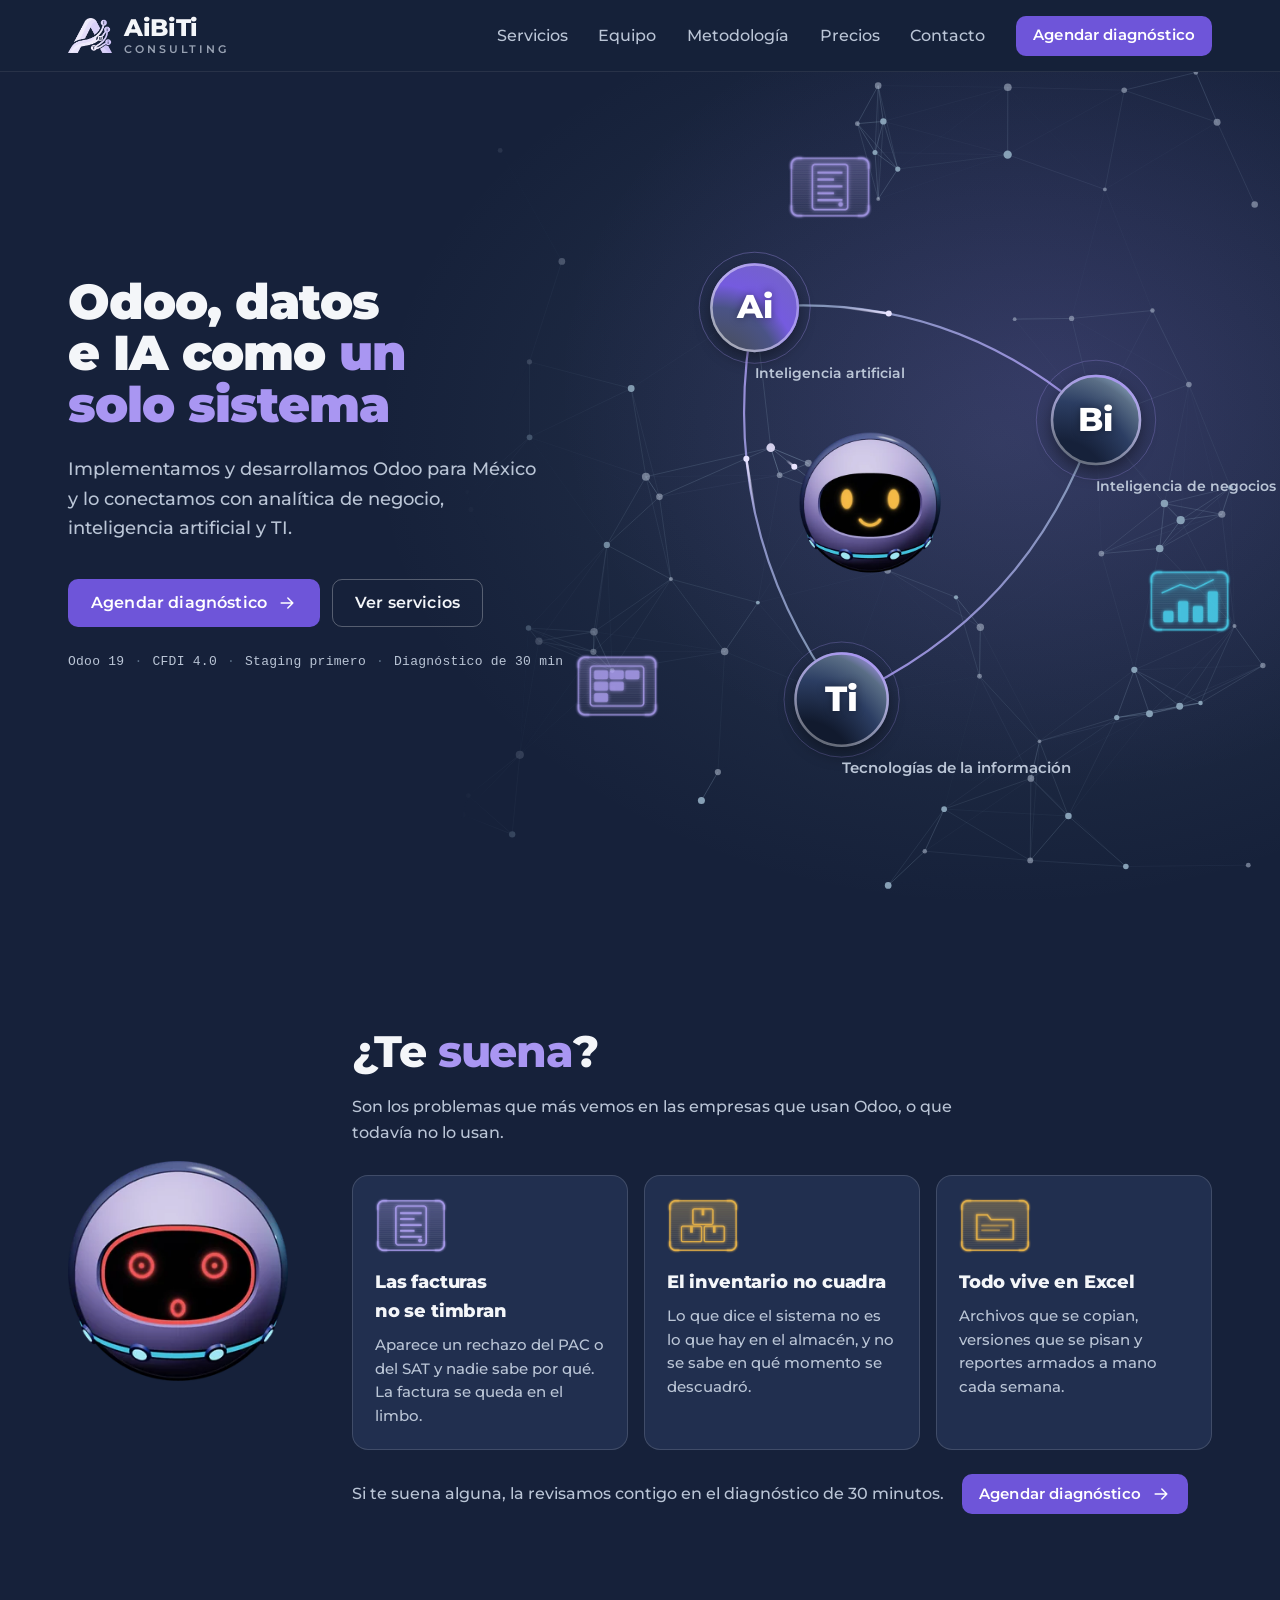
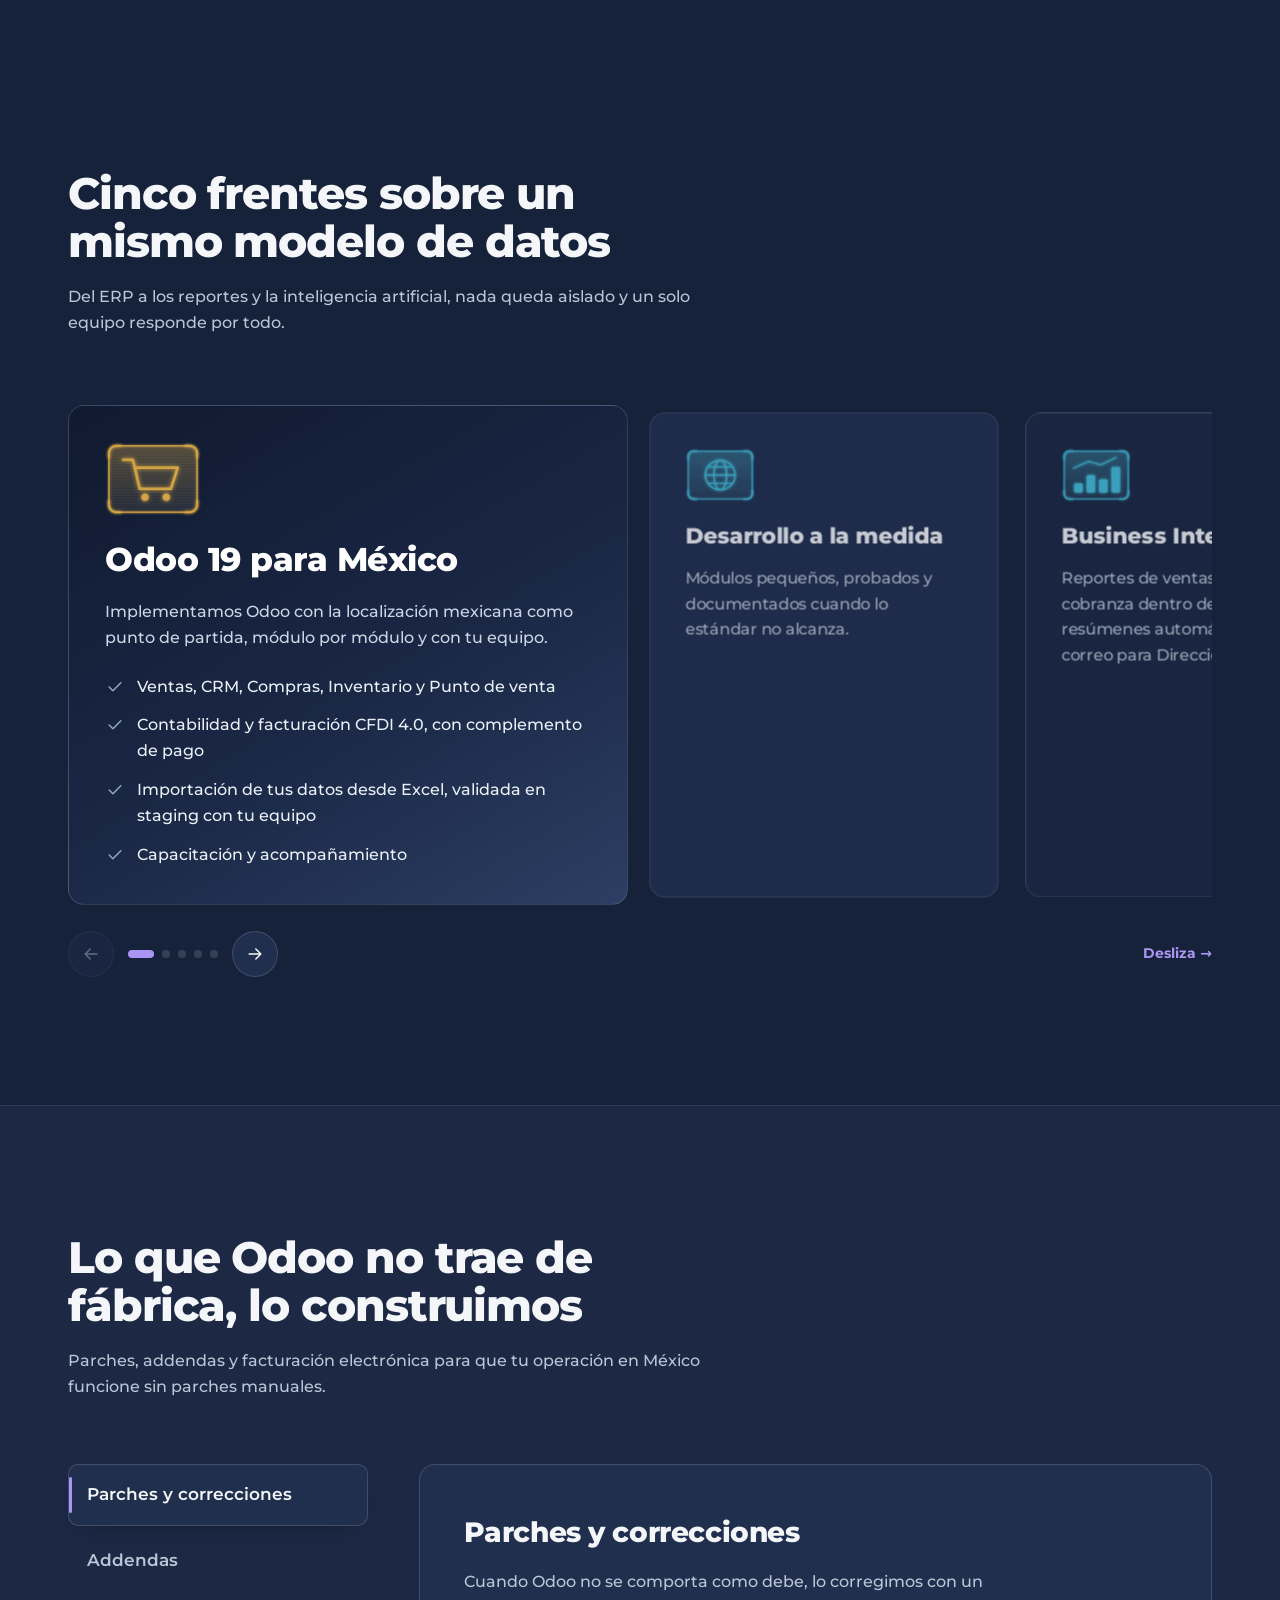
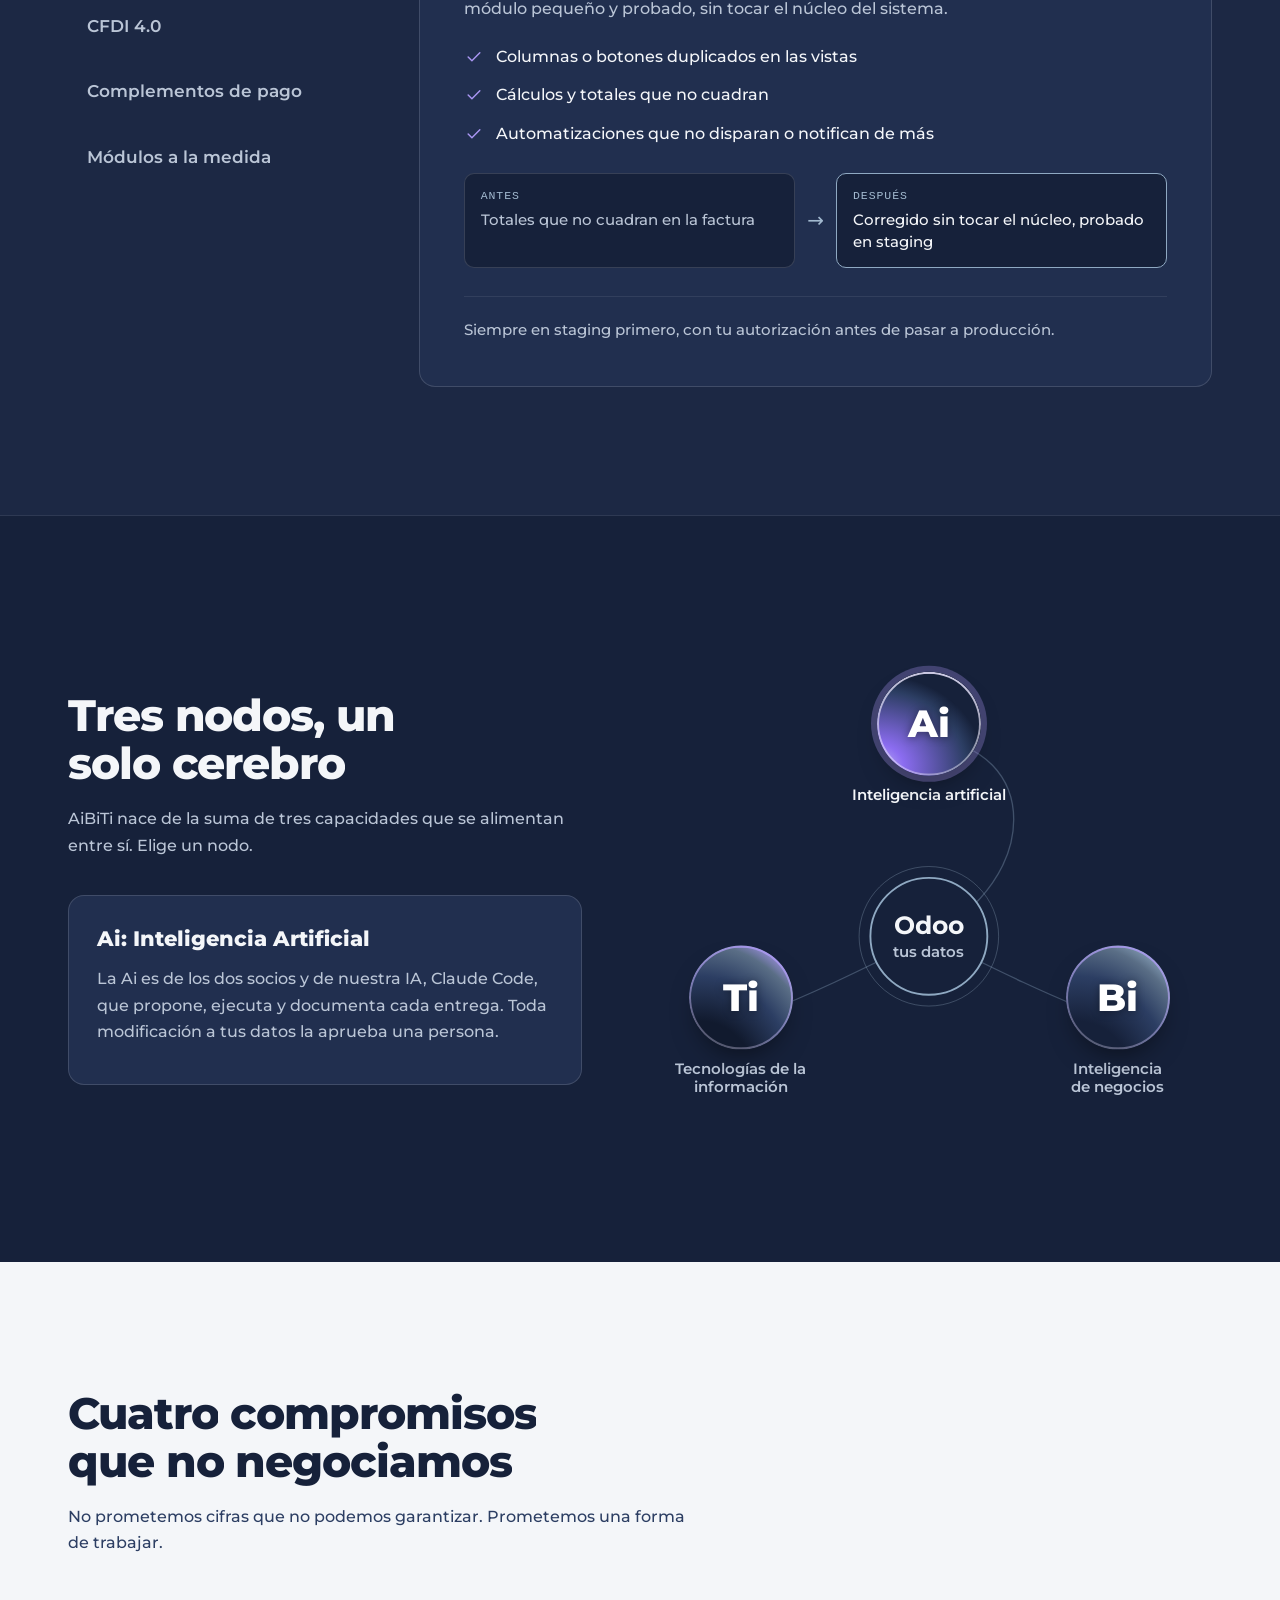
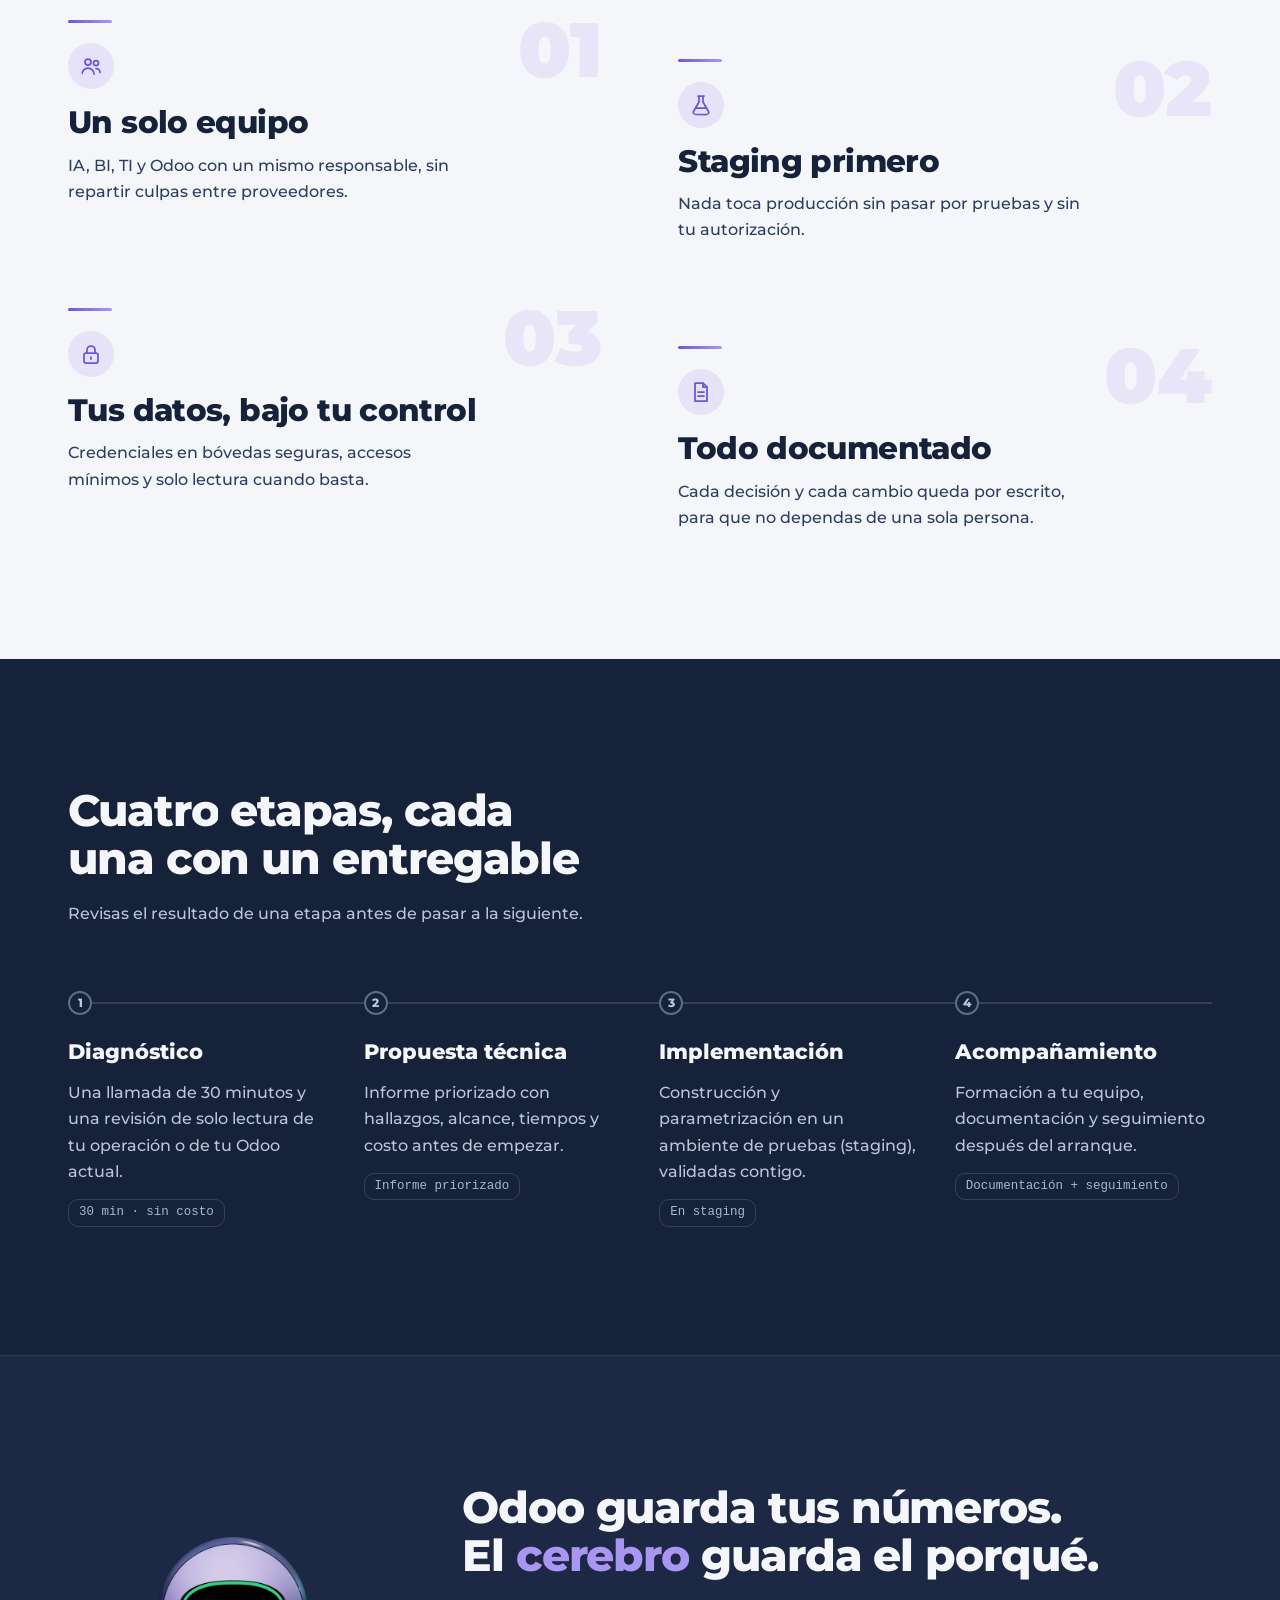
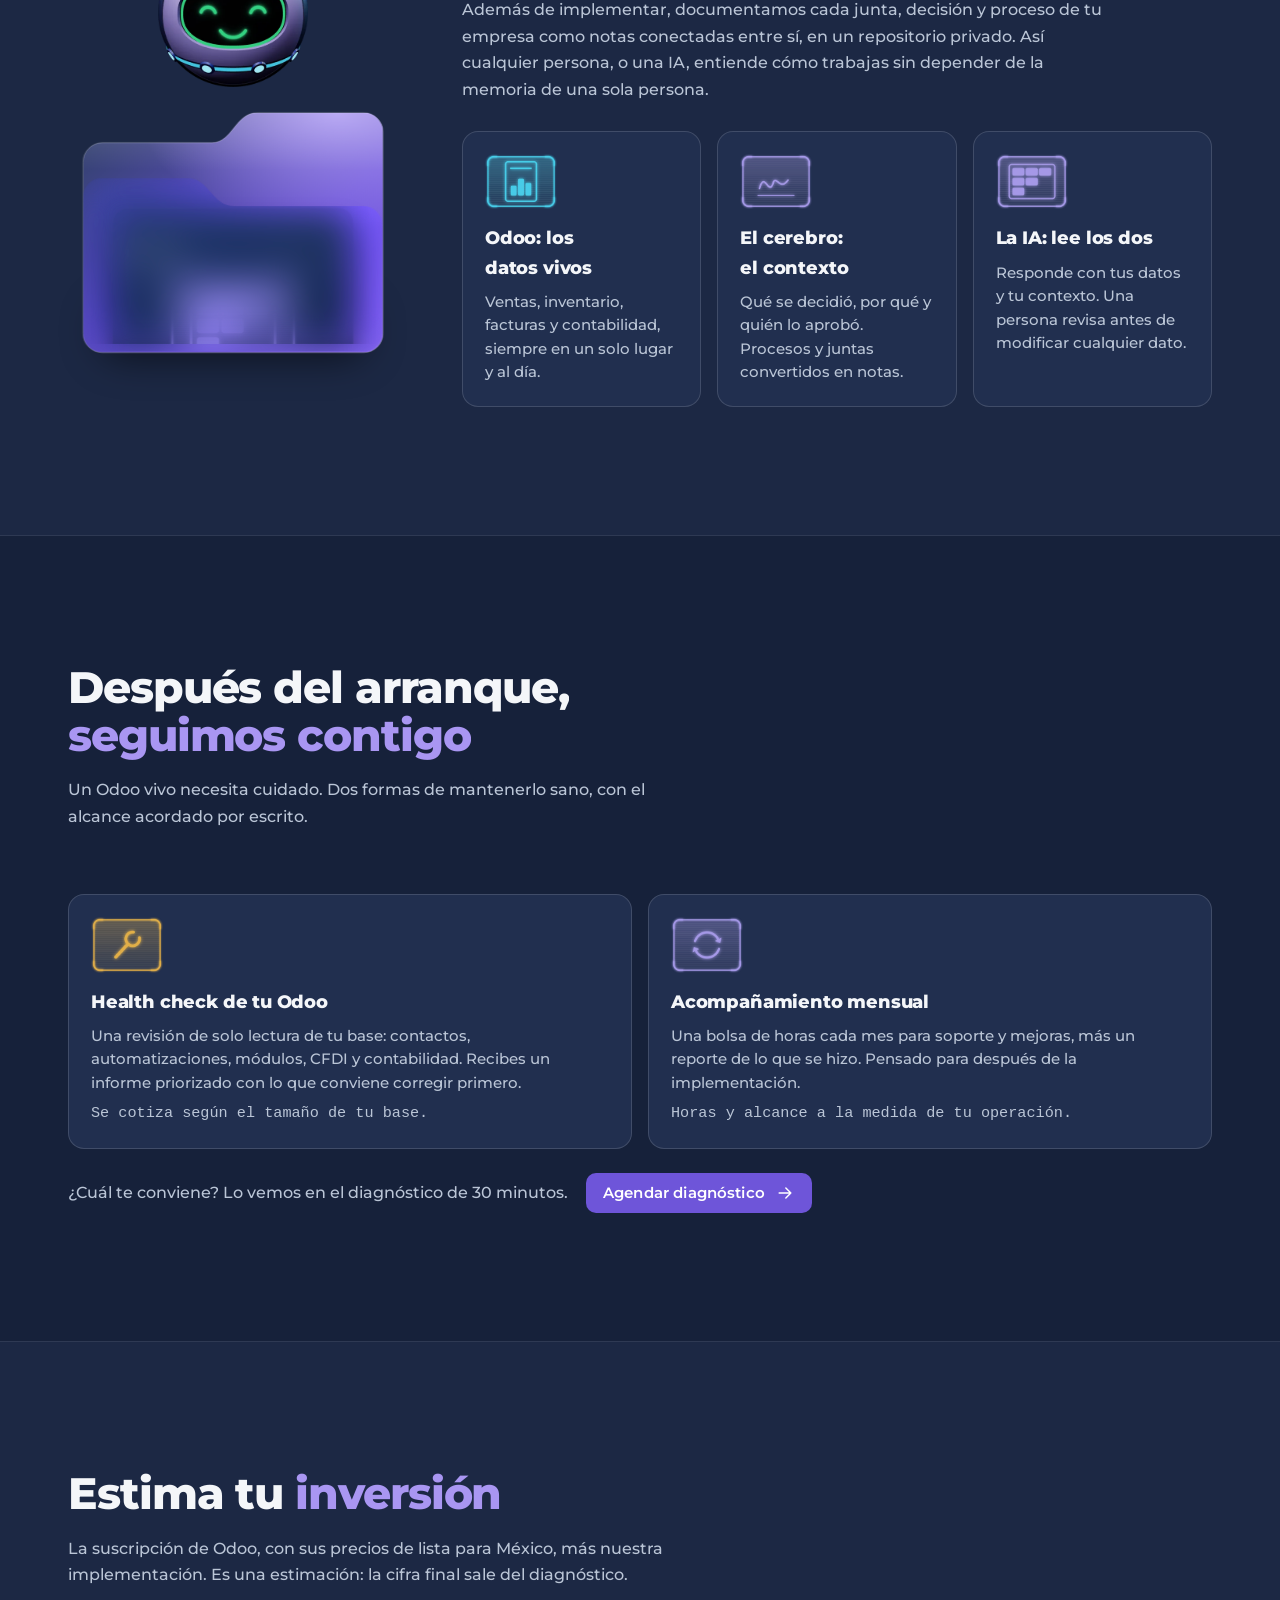
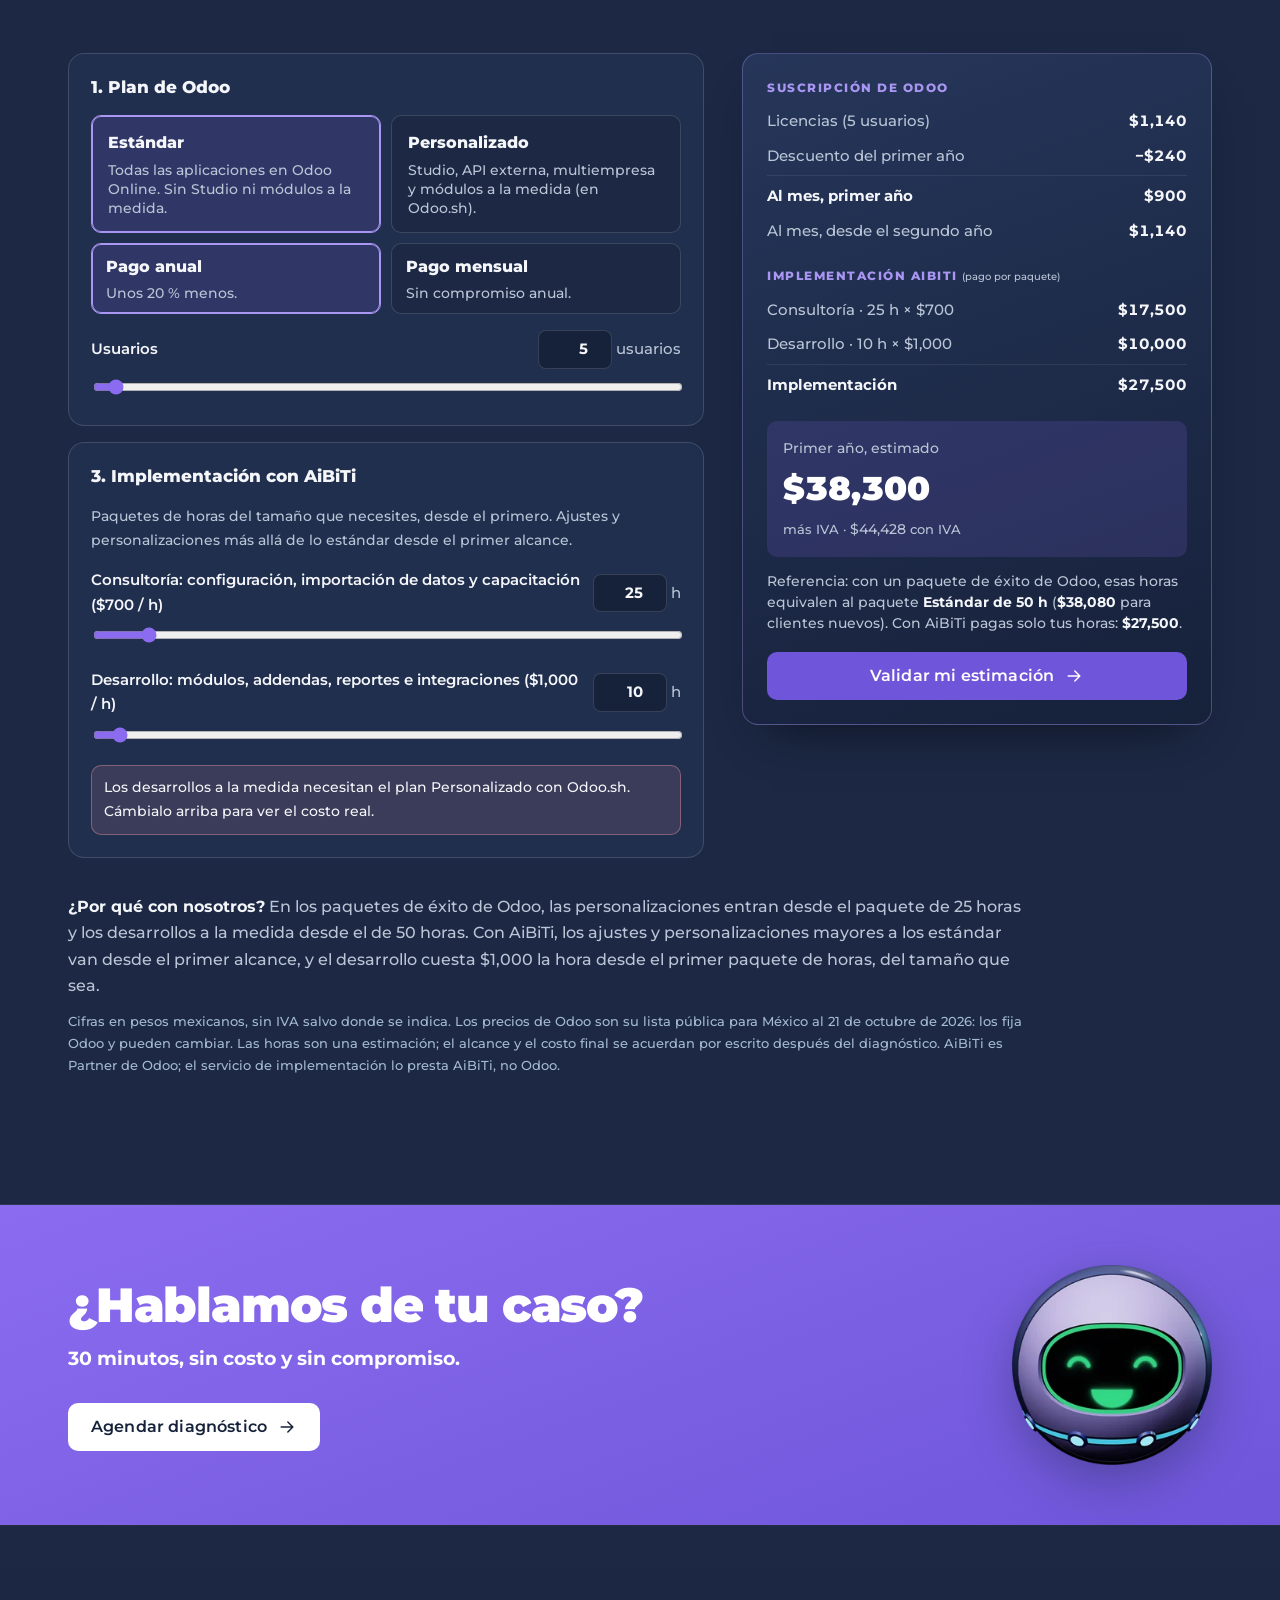
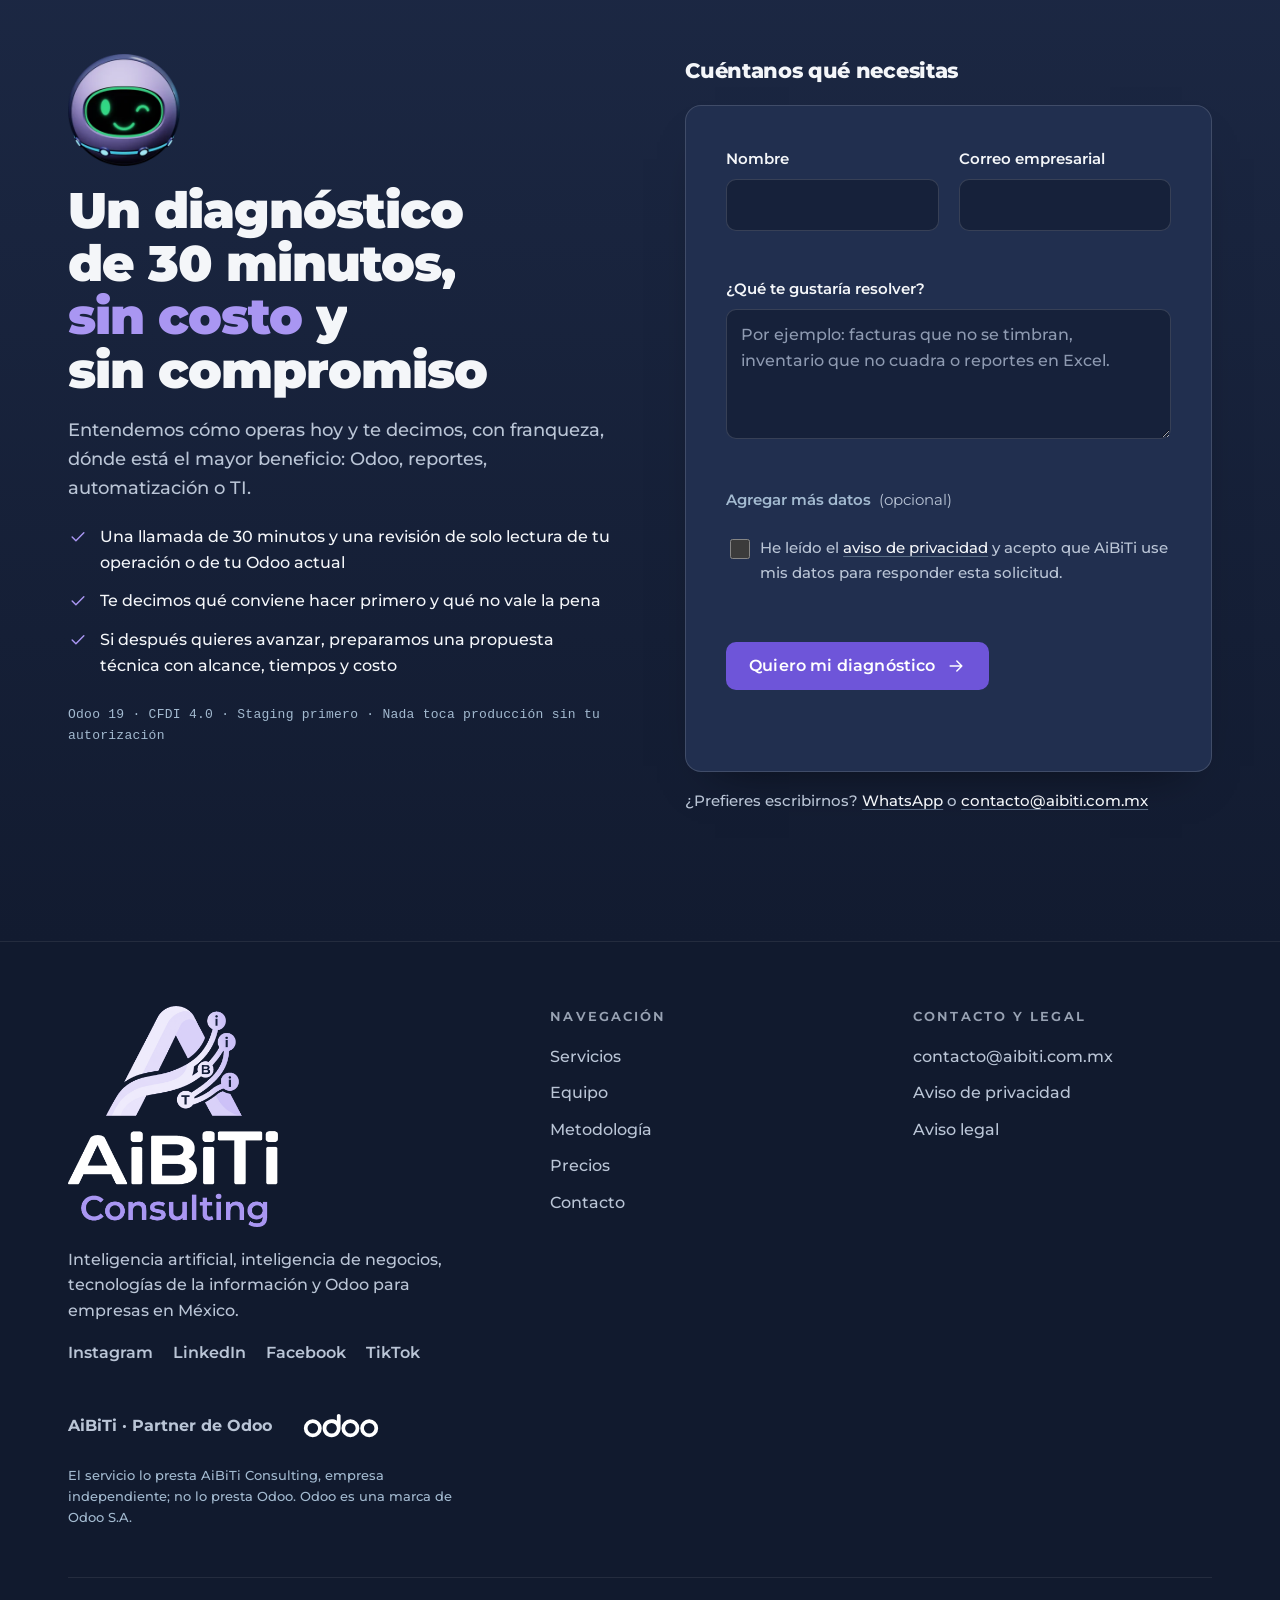
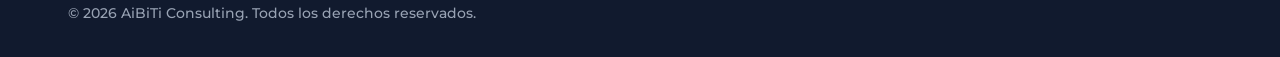
==== commit dc173ad6: "Cotizador: horas de 1 en 1 y tambien en la landing del diagnostico Co-Authored-By: Claude Sonnet 5.5" ====
--- a/index.html
+++ b/index.html
@@ -29,7 +29,7 @@
   <link rel="manifest" href="site.webmanifest">
 
   <link rel="preload" href="assets/fonts/montserrat-latin-wght-normal.woff2" as="font" type="font/woff2" crossorigin>
-  <link rel="stylesheet" href="assets/css/styles.css?v=20261021b">
+  <link rel="stylesheet" href="assets/css/styles.css?v=20261021c">
   <script>document.documentElement.classList.add('js');</script>
 
   <!-- Datos estructurados (sin dirección: se agrega cuando exista) -->
@@ -521,12 +521,12 @@
               <legend>3. Implementación con AiBiTi</legend>
               <p class="calc-help">Paquetes de horas del tamaño que necesites, desde el primero. Ajustes y personalizaciones más allá de lo estándar desde el primer alcance.</p>
               <div class="calc-range">
-                <div class="calc-range-head"><label for="h_consultoria">Consultoría: configuración, importación de datos y capacitación ($700 / h)</label><span><input class="calc-num" type="number" id="h_consultoria" name="h_consultoria" min="0" max="300" step="5" value="25" inputmode="numeric"> h</span></div>
-                <input type="range" min="0" max="300" step="5" value="25" data-pair="h_consultoria" aria-hidden="true" tabindex="-1">
+                <div class="calc-range-head"><label for="h_consultoria">Consultoría: configuración, importación de datos y capacitación ($700 / h)</label><span><input class="calc-num" type="number" id="h_consultoria" name="h_consultoria" min="0" max="300" step="1" value="25" inputmode="numeric"> h</span></div>
+                <input type="range" min="0" max="300" step="1" value="25" data-pair="h_consultoria" aria-hidden="true" tabindex="-1">
               </div>
               <div class="calc-range">
-                <div class="calc-range-head"><label for="h_desarrollo">Desarrollo: módulos, addendas, reportes e integraciones ($1,000 / h)</label><span><input class="calc-num" type="number" id="h_desarrollo" name="h_desarrollo" min="0" max="300" step="5" value="10" inputmode="numeric"> h</span></div>
-                <input type="range" min="0" max="300" step="5" value="10" data-pair="h_desarrollo" aria-hidden="true" tabindex="-1">
+                <div class="calc-range-head"><label for="h_desarrollo">Desarrollo: módulos, addendas, reportes e integraciones ($1,000 / h)</label><span><input class="calc-num" type="number" id="h_desarrollo" name="h_desarrollo" min="0" max="300" step="1" value="10" inputmode="numeric"> h</span></div>
+                <input type="range" min="0" max="300" step="1" value="10" data-pair="h_desarrollo" aria-hidden="true" tabindex="-1">
               </div>
               <p class="calc-warn" data-aviso="estandar" hidden>Los desarrollos a la medida necesitan el plan Personalizado con Odoo.sh. Cámbialo arriba para ver el costo real.</p>
             </fieldset>
@@ -711,6 +711,6 @@
     <img class="guia-cara" alt="" width="56" height="56">
   </div>
 
-  <script src="assets/js/main.js?v=20261021b" defer></script>
+  <script src="assets/js/main.js?v=20261021c" defer></script>
 </body>
 </html>
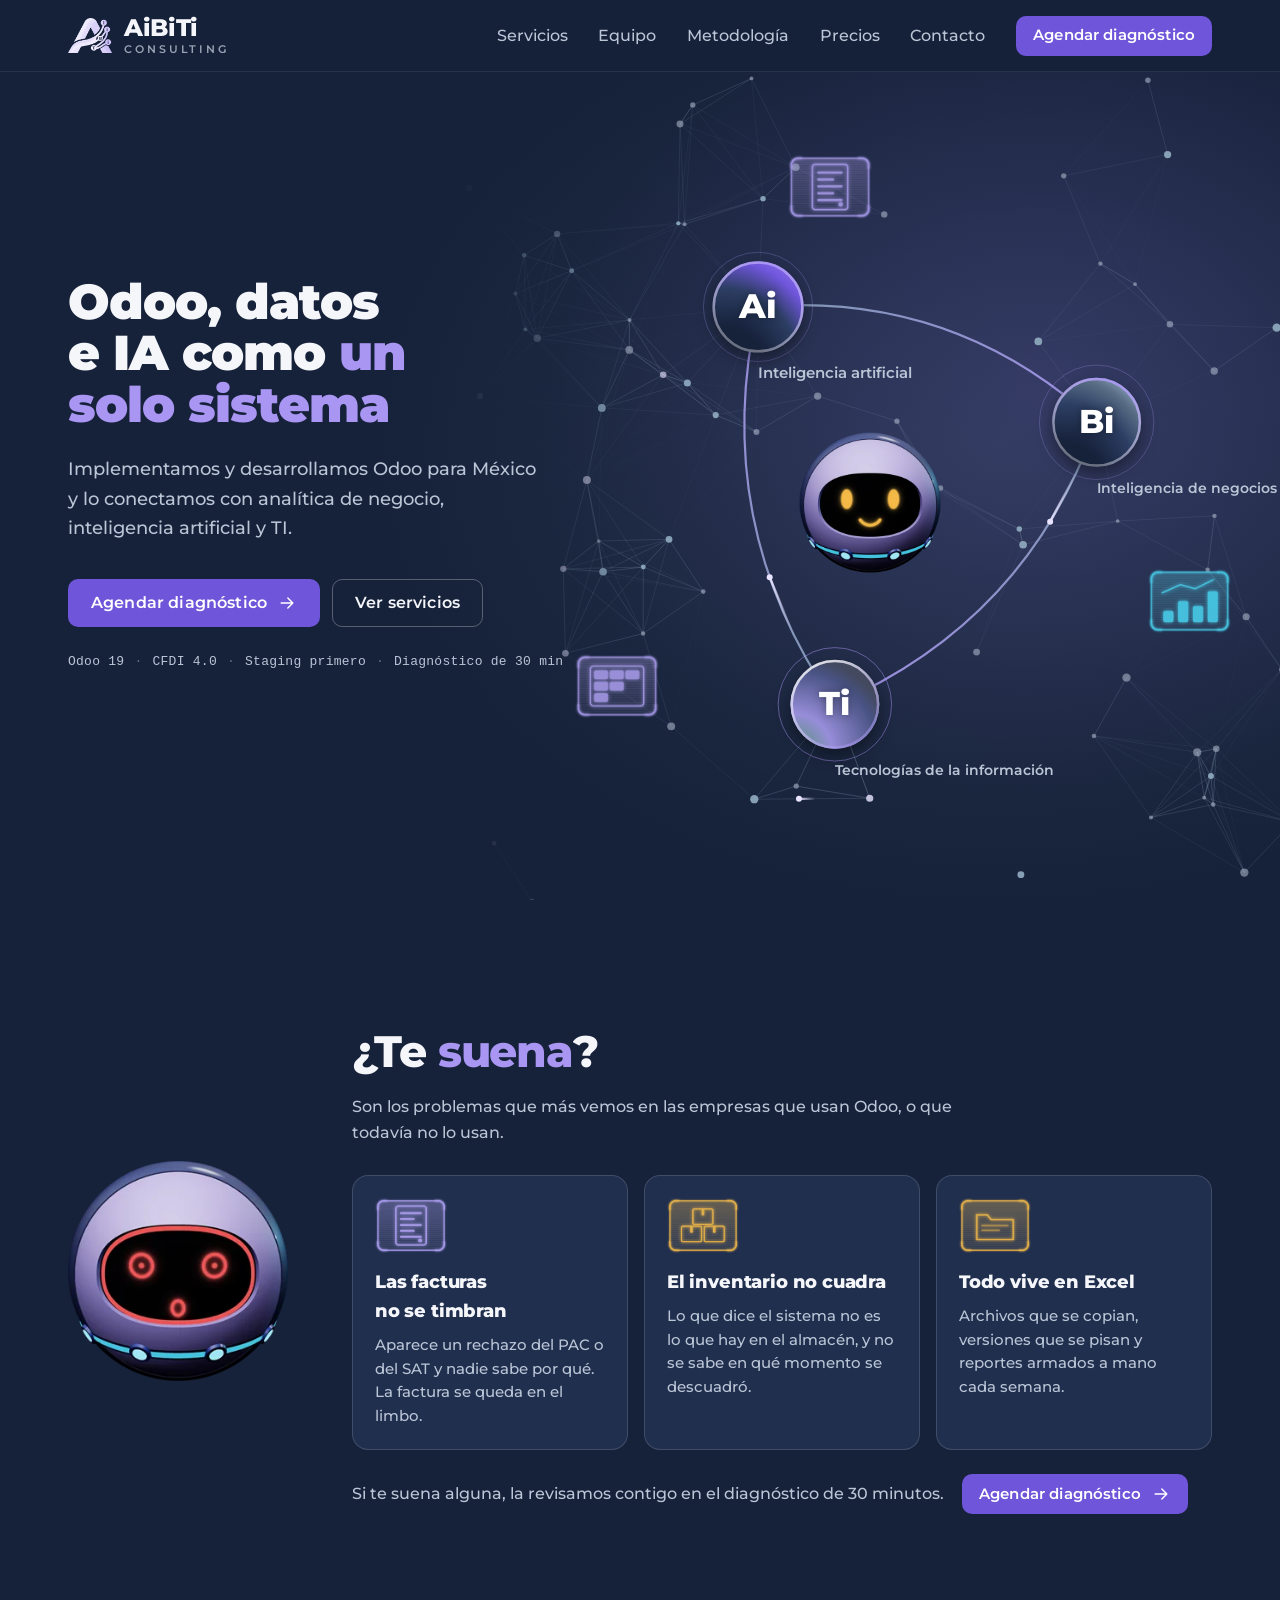
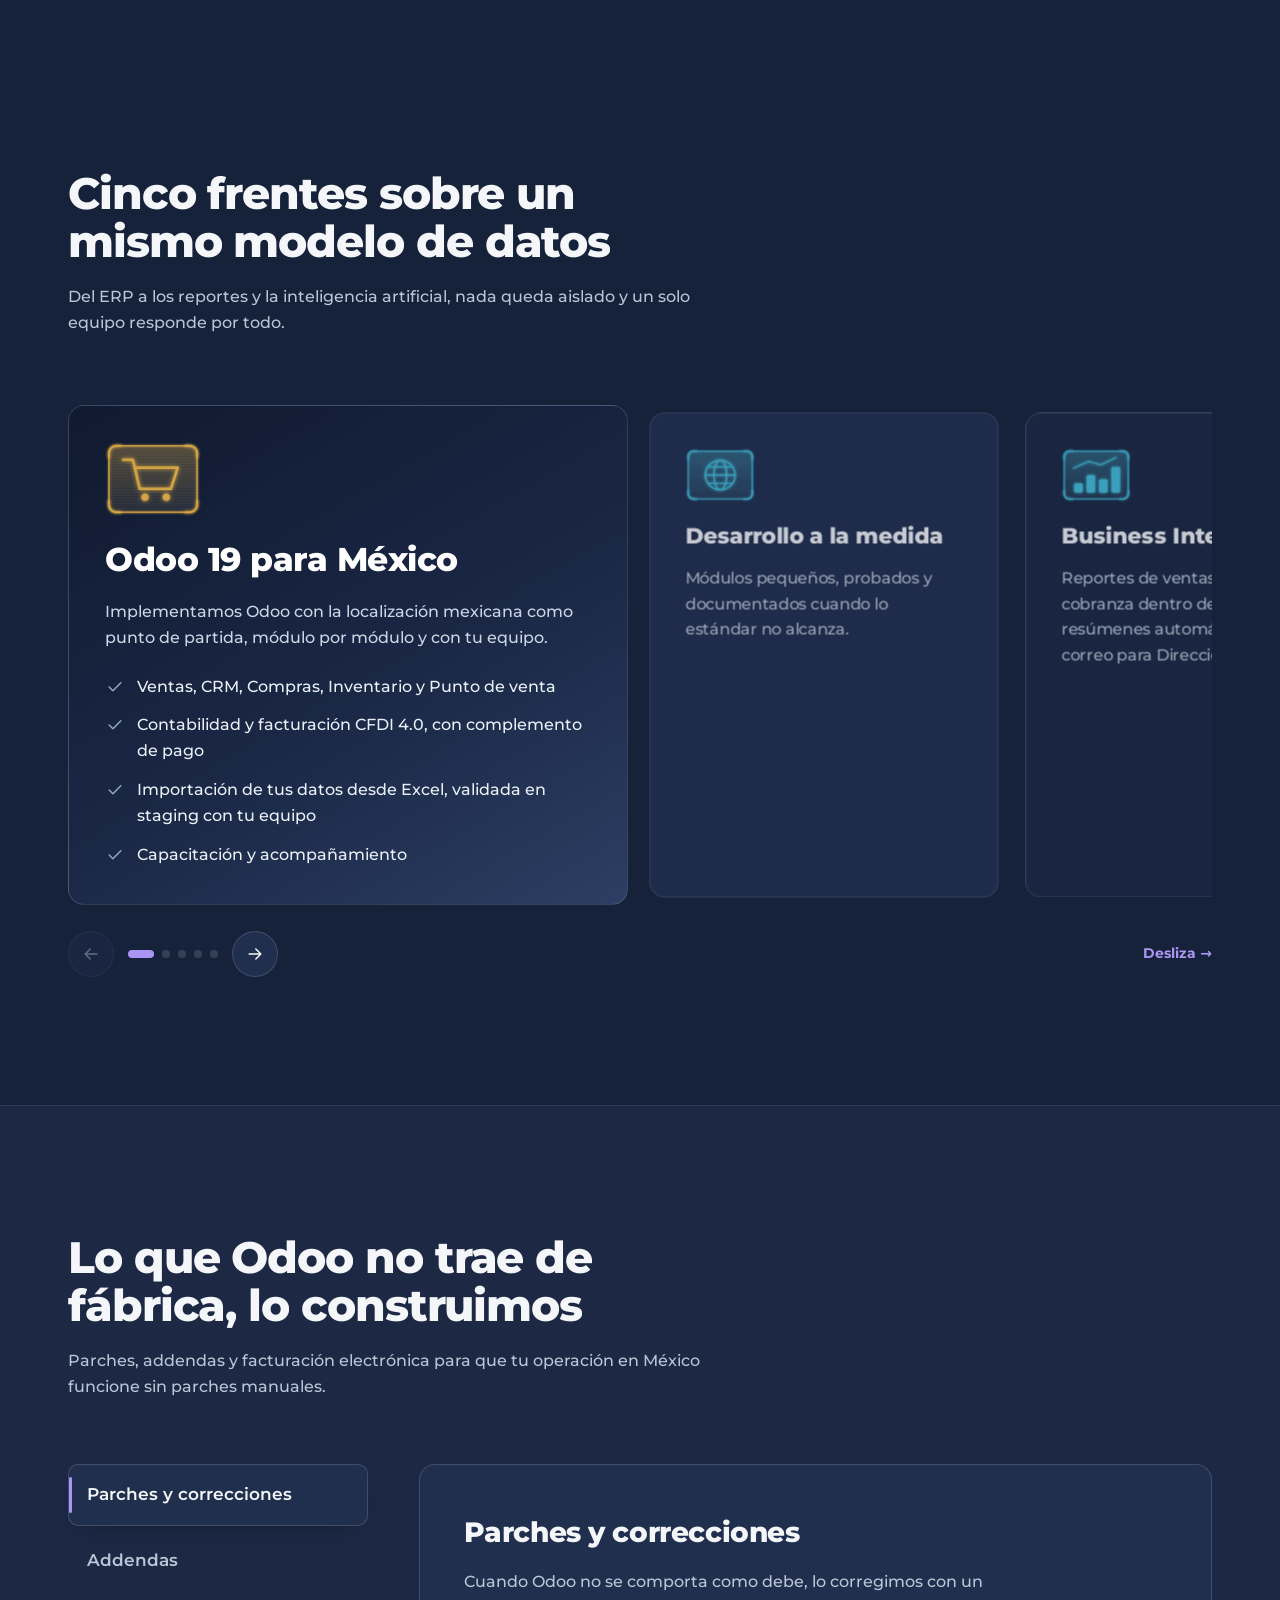
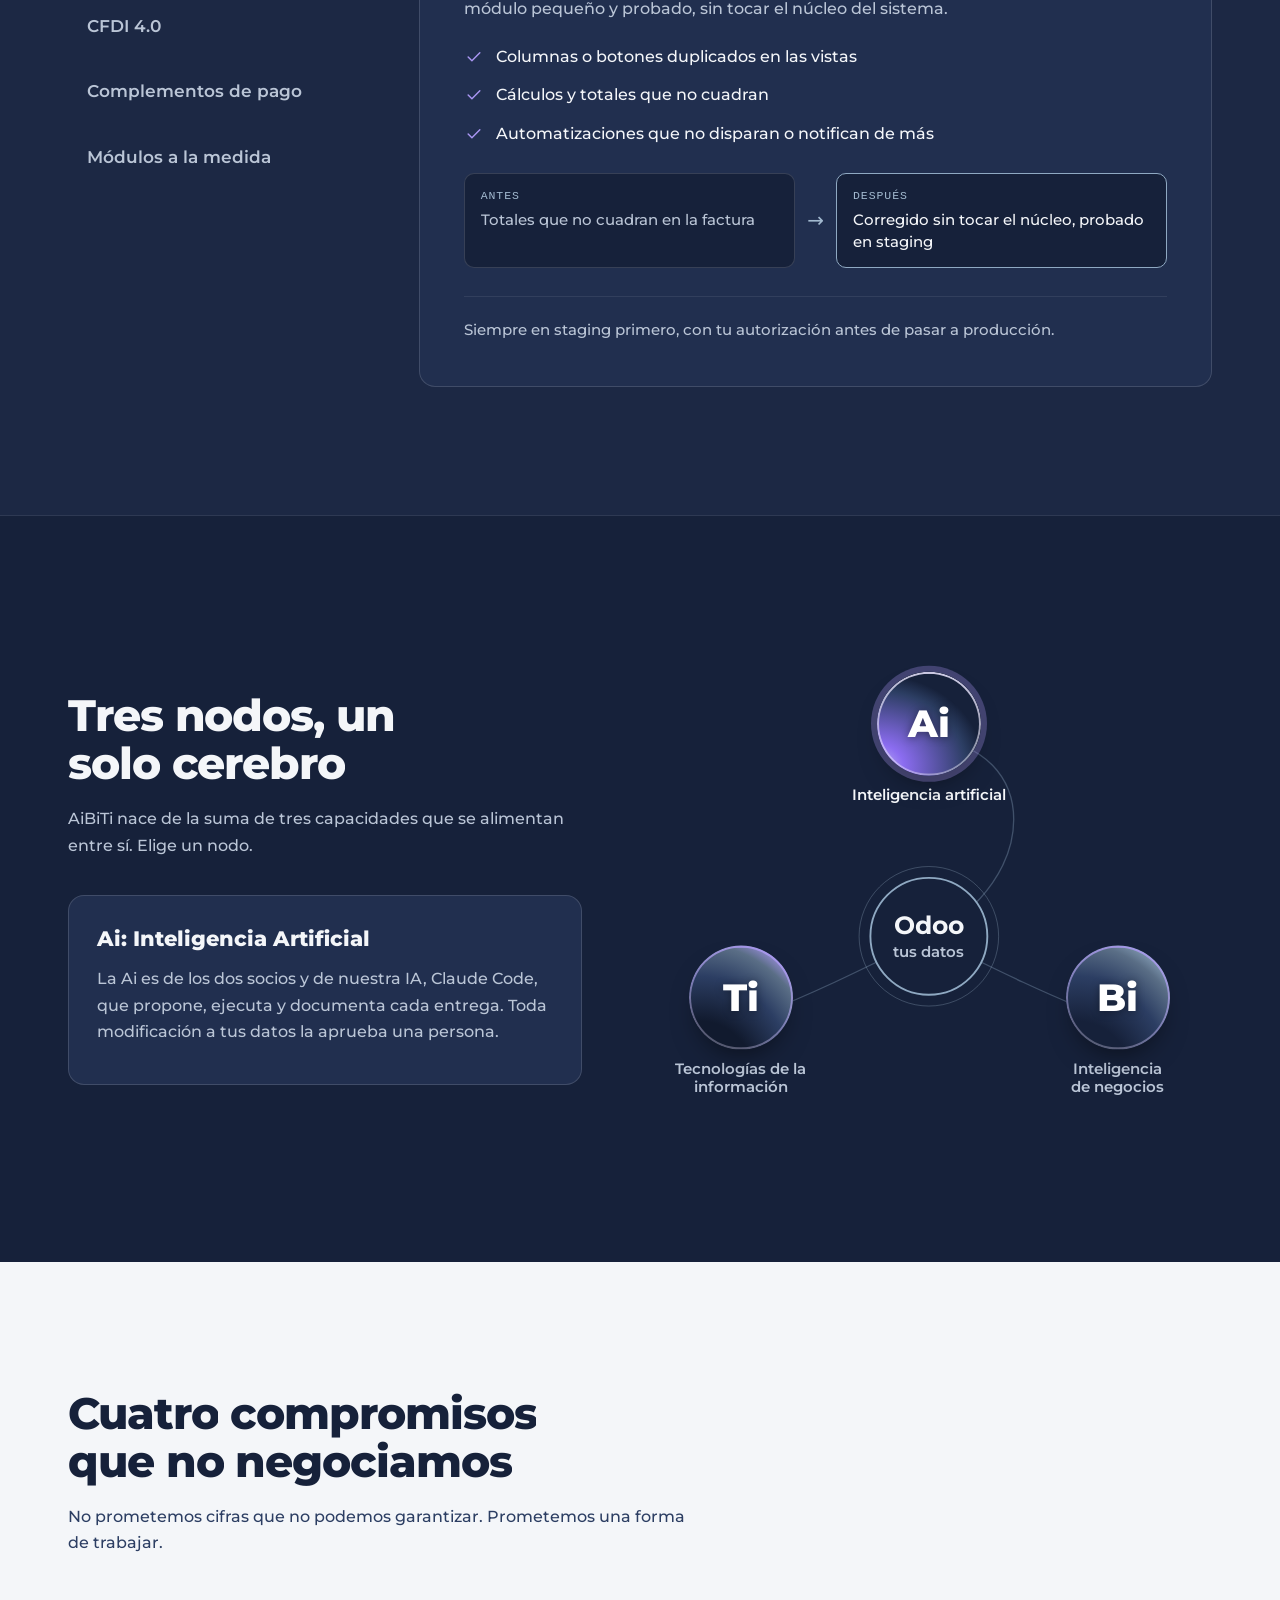
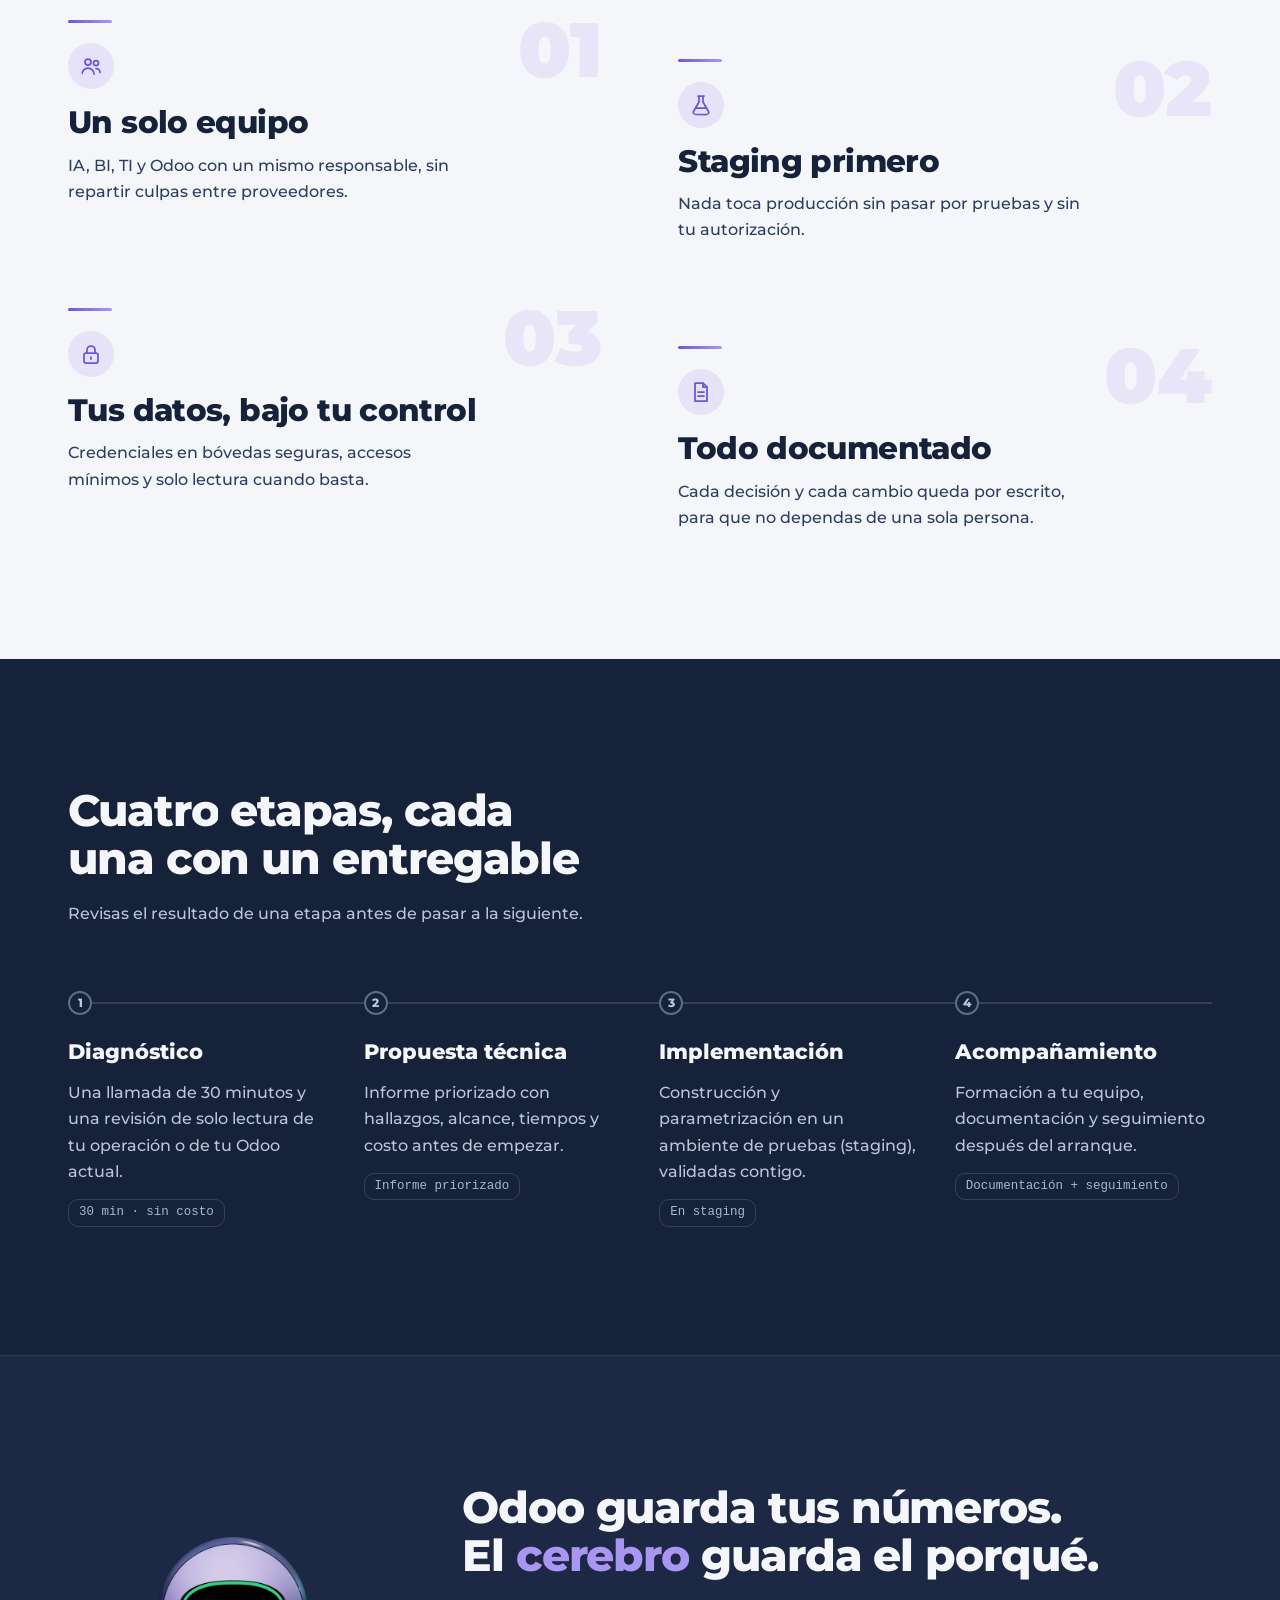
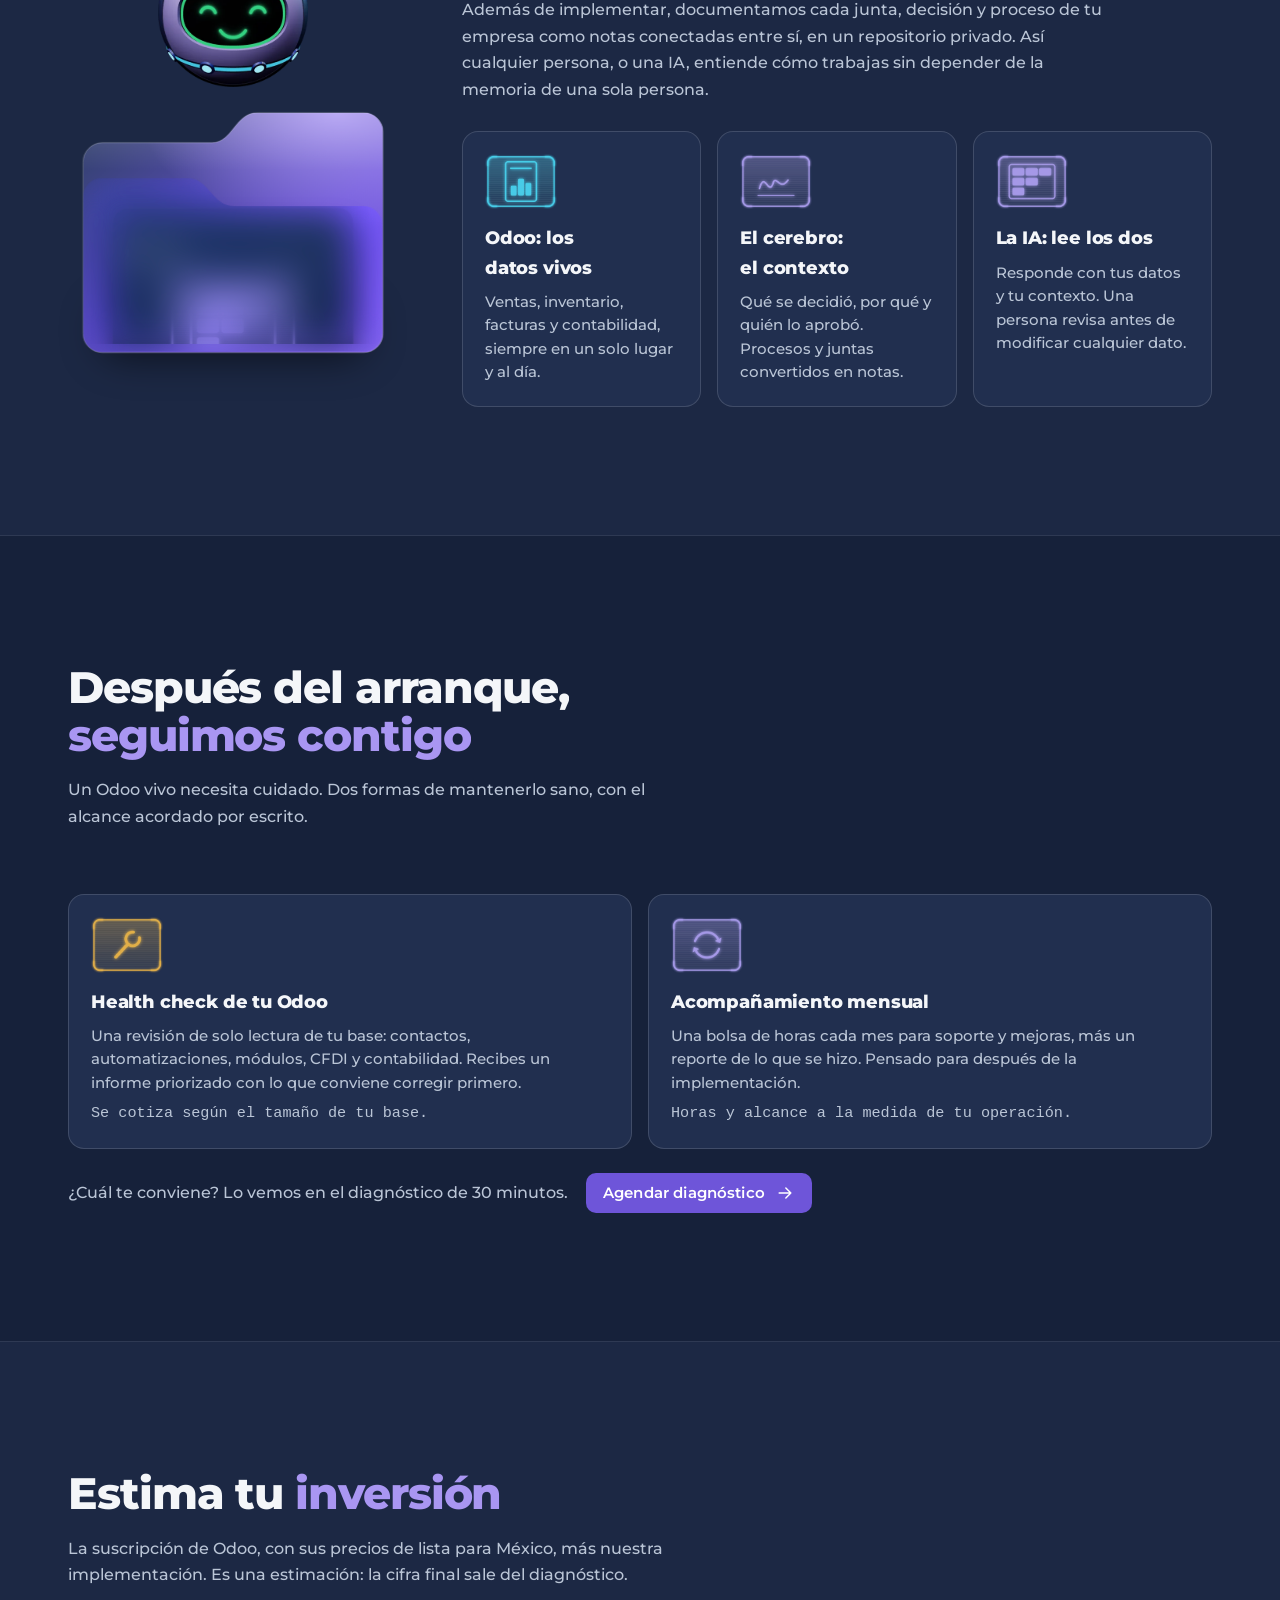
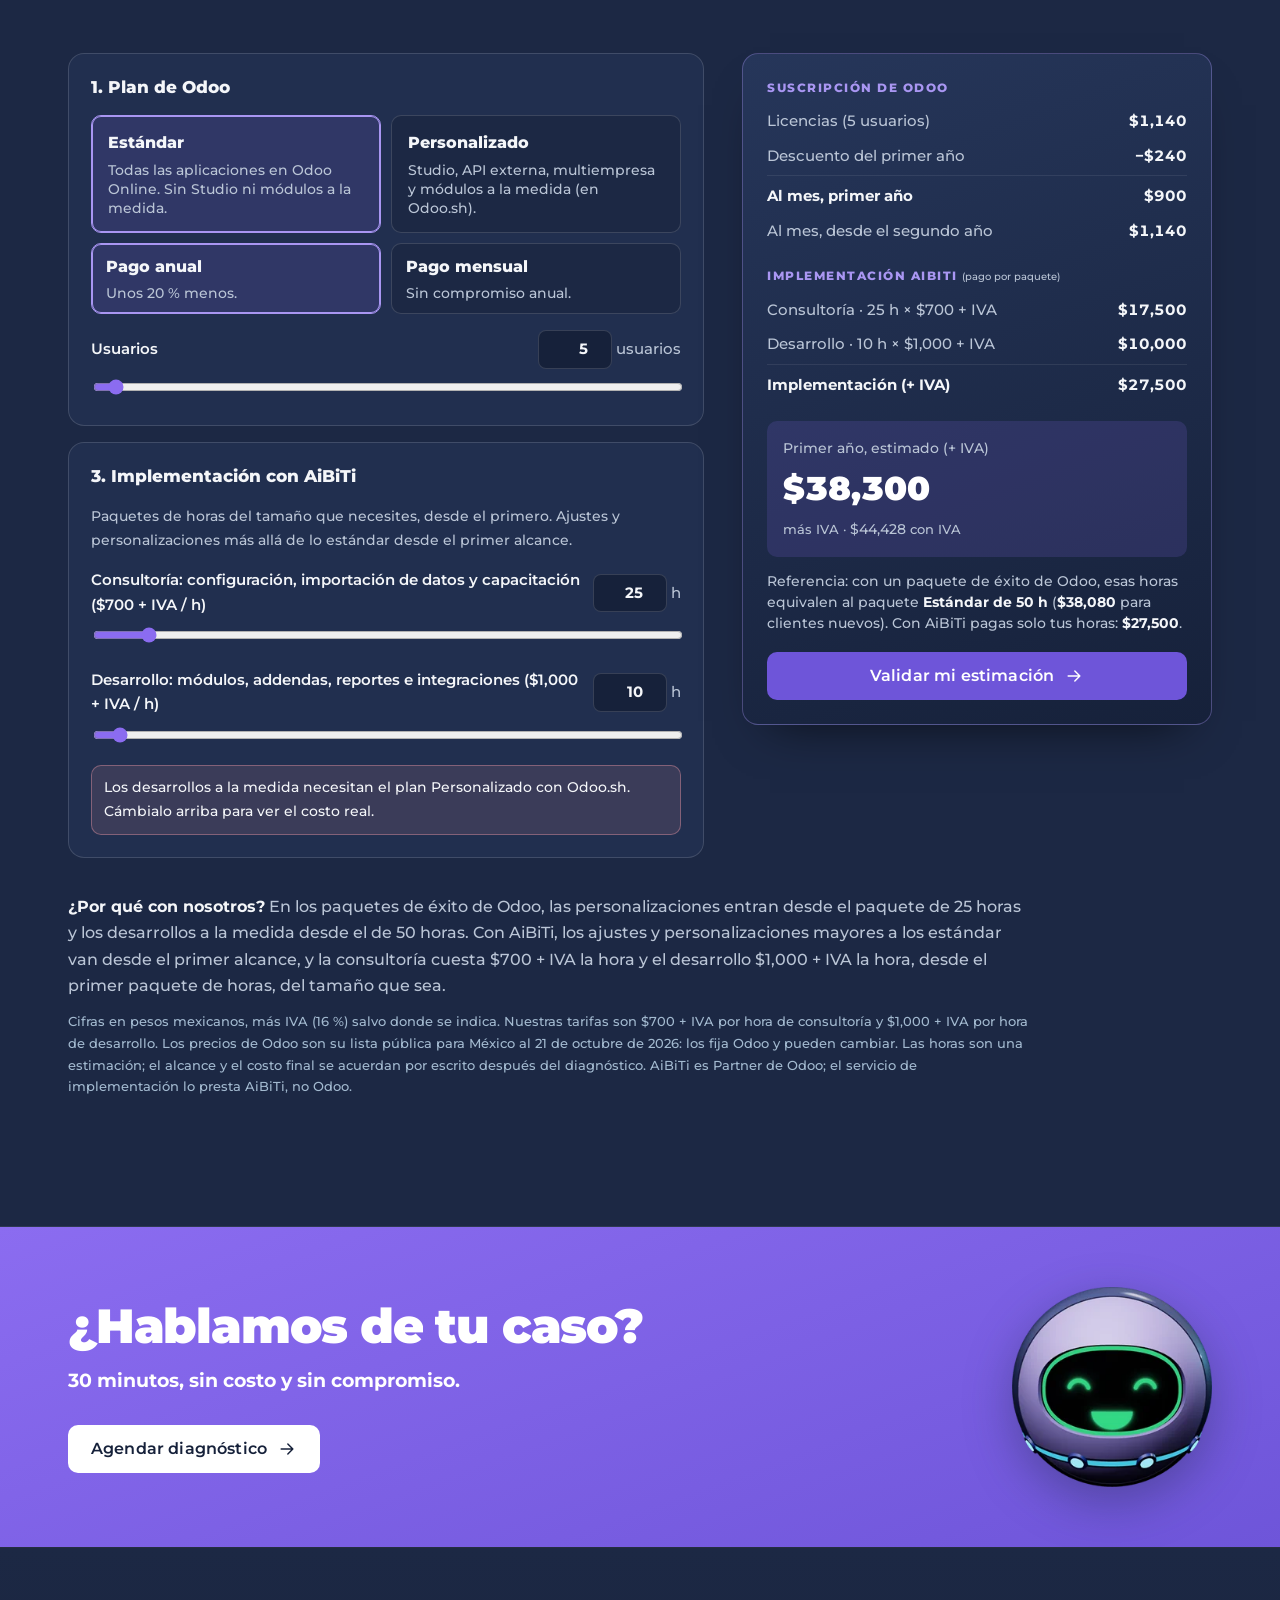
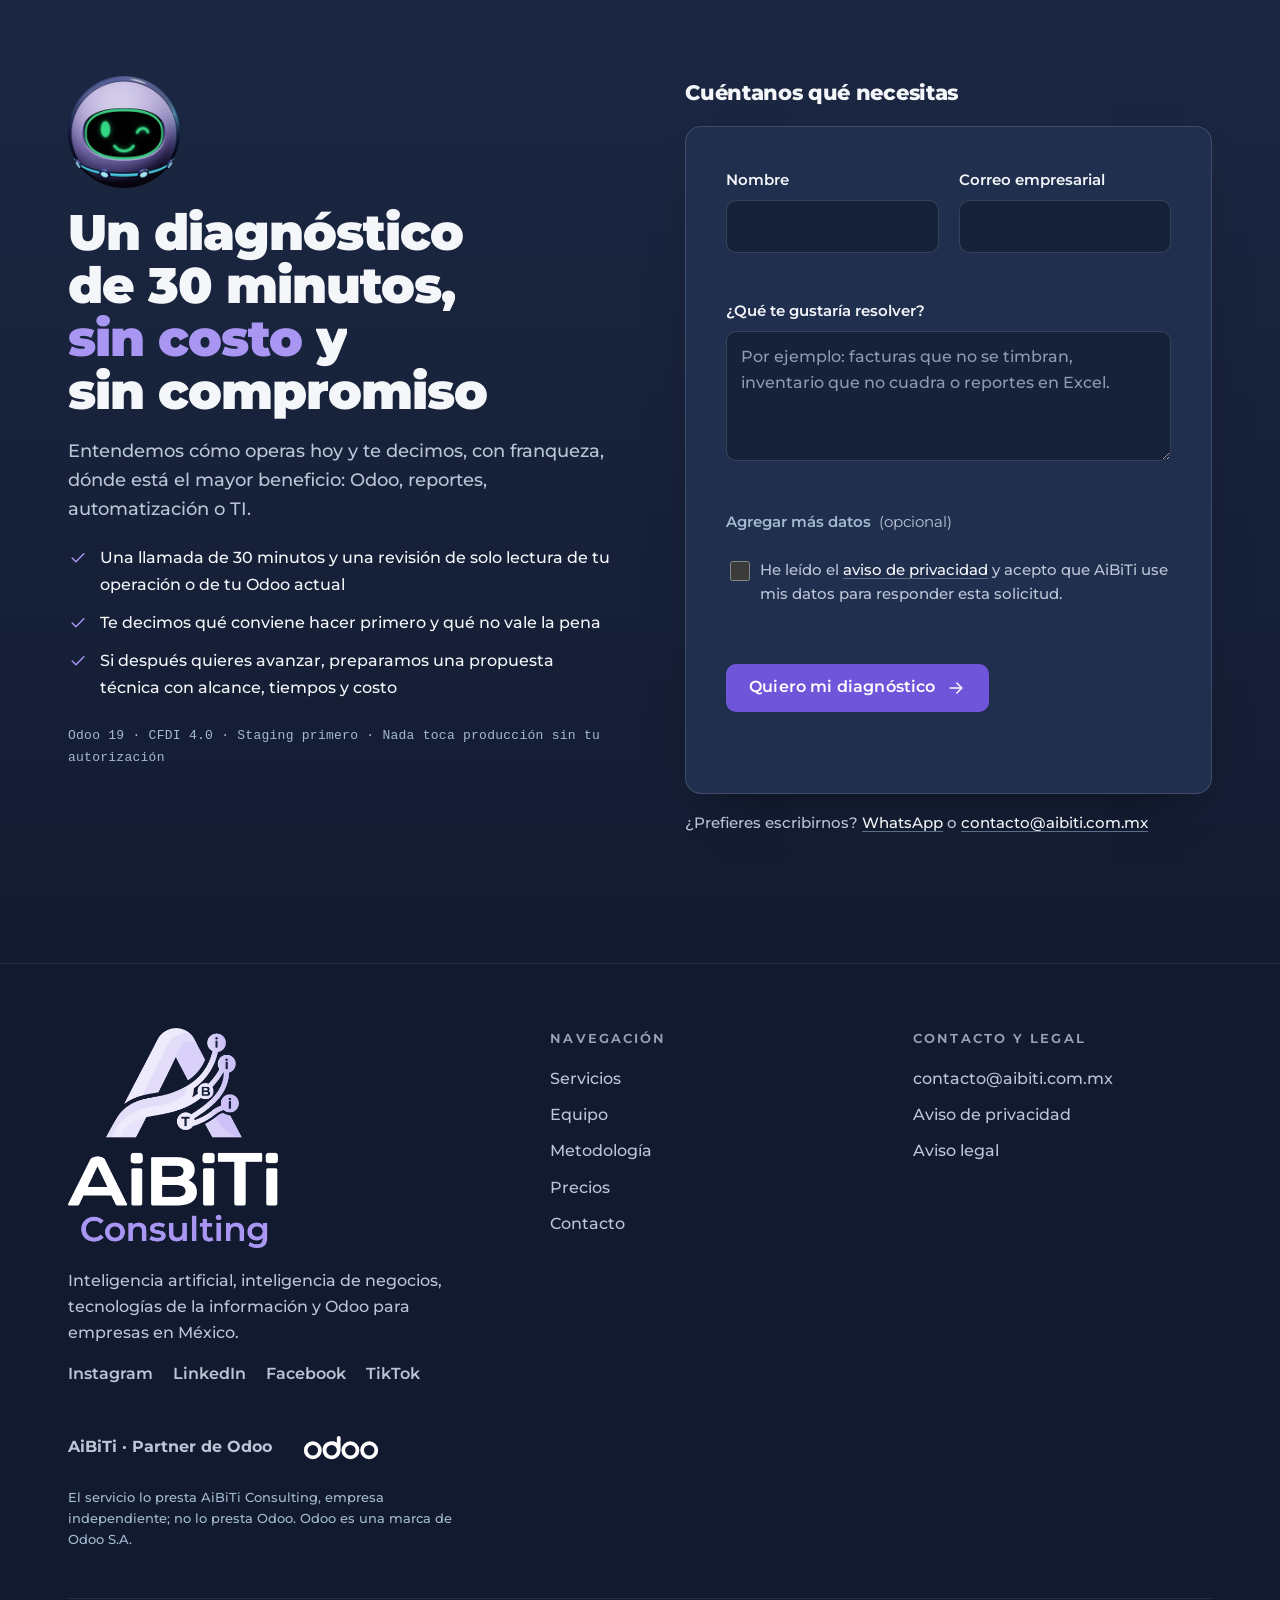
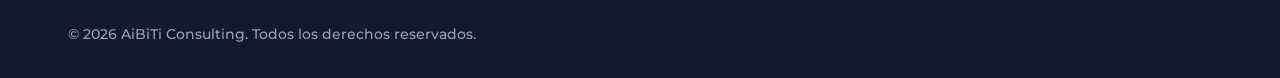
==== commit fee1e0aa: "Cotizador: tarifas de AiBiTi indicadas como 700 + IVA y 1000 + IVA Co-Authored-By: Claude Sonnet 5.5" ====
--- a/index.html
+++ b/index.html
@@ -521,11 +521,11 @@
               <legend>3. Implementación con AiBiTi</legend>
               <p class="calc-help">Paquetes de horas del tamaño que necesites, desde el primero. Ajustes y personalizaciones más allá de lo estándar desde el primer alcance.</p>
               <div class="calc-range">
-                <div class="calc-range-head"><label for="h_consultoria">Consultoría: configuración, importación de datos y capacitación ($700 / h)</label><span><input class="calc-num" type="number" id="h_consultoria" name="h_consultoria" min="0" max="300" step="1" value="25" inputmode="numeric"> h</span></div>
+                <div class="calc-range-head"><label for="h_consultoria">Consultoría: configuración, importación de datos y capacitación ($700 + IVA / h)</label><span><input class="calc-num" type="number" id="h_consultoria" name="h_consultoria" min="0" max="300" step="1" value="25" inputmode="numeric"> h</span></div>
                 <input type="range" min="0" max="300" step="1" value="25" data-pair="h_consultoria" aria-hidden="true" tabindex="-1">
               </div>
               <div class="calc-range">
-                <div class="calc-range-head"><label for="h_desarrollo">Desarrollo: módulos, addendas, reportes e integraciones ($1,000 / h)</label><span><input class="calc-num" type="number" id="h_desarrollo" name="h_desarrollo" min="0" max="300" step="1" value="10" inputmode="numeric"> h</span></div>
+                <div class="calc-range-head"><label for="h_desarrollo">Desarrollo: módulos, addendas, reportes e integraciones ($1,000 + IVA / h)</label><span><input class="calc-num" type="number" id="h_desarrollo" name="h_desarrollo" min="0" max="300" step="1" value="10" inputmode="numeric"> h</span></div>
                 <input type="range" min="0" max="300" step="1" value="10" data-pair="h_desarrollo" aria-hidden="true" tabindex="-1">
               </div>
               <p class="calc-warn" data-aviso="estandar" hidden>Los desarrollos a la medida necesitan el plan Personalizado con Odoo.sh. Cámbialo arriba para ver el costo real.</p>
@@ -541,11 +541,11 @@
             <div class="sum-row"><span>Al mes, desde el segundo año</span><strong data-out="mes2">—</strong></div>
 
             <h3>Implementación AiBiTi <small>(pago por paquete)</small></h3>
-            <div class="sum-row"><span>Consultoría · <span data-out="hc">25</span> h × $700</span><strong data-out="impc">—</strong></div>
-            <div class="sum-row"><span>Desarrollo · <span data-out="hd">10</span> h × $1,000</span><strong data-out="impd">—</strong></div>
-            <div class="sum-row sum-row--em"><span>Implementación</span><strong data-out="impl">—</strong></div>
-
-            <div class="sum-total" aria-live="polite"><span>Primer año, estimado</span><strong data-out="anio1">—</strong><small>más IVA · <span data-out="anio1iva">—</span> con IVA</small></div>
+            <div class="sum-row"><span>Consultoría · <span data-out="hc">25</span> h × $700 + IVA</span><strong data-out="impc">—</strong></div>
+            <div class="sum-row"><span>Desarrollo · <span data-out="hd">10</span> h × $1,000 + IVA</span><strong data-out="impd">—</strong></div>
+            <div class="sum-row sum-row--em"><span>Implementación (+ IVA)</span><strong data-out="impl">—</strong></div>
+
+            <div class="sum-total" aria-live="polite"><span>Primer año, estimado (+ IVA)</span><strong data-out="anio1">—</strong><small>más IVA · <span data-out="anio1iva">—</span> con IVA</small></div>
 
             <div class="calc-compare" data-compare>
               <p data-has-pack>Referencia: con un paquete de éxito de Odoo, esas horas equivalen al paquete <strong data-out="pack">—</strong> (<strong data-out="packp">—</strong> para clientes nuevos). Con AiBiTi pagas solo tus horas: <strong data-out="nuestro">—</strong>.</p>
@@ -556,8 +556,8 @@
         </div>
 
         <div class="calc-notes reveal">
-          <p><strong>¿Por qué con nosotros?</strong> En los paquetes de éxito de Odoo, las personalizaciones entran desde el paquete de 25 horas y los desarrollos a la medida desde el de 50 horas. Con AiBiTi, los ajustes y personalizaciones mayores a los estándar van desde el primer alcance, y el desarrollo cuesta $1,000 la hora desde el primer paquete de horas, del tamaño que sea.</p>
-          <p class="calc-fine">Cifras en pesos mexicanos, sin IVA salvo donde se indica. Los precios de Odoo son su lista pública para México al 21 de octubre de 2026: los fija Odoo y pueden cambiar. Las horas son una estimación; el alcance y el costo final se acuerdan por escrito después del diagnóstico. AiBiTi es Partner de Odoo; el servicio de implementación lo presta AiBiTi, no Odoo.</p>
+          <p><strong>¿Por qué con nosotros?</strong> En los paquetes de éxito de Odoo, las personalizaciones entran desde el paquete de 25 horas y los desarrollos a la medida desde el de 50 horas. Con AiBiTi, los ajustes y personalizaciones mayores a los estándar van desde el primer alcance, y la consultoría cuesta $700 + IVA la hora y el desarrollo $1,000 + IVA la hora, desde el primer paquete de horas, del tamaño que sea.</p>
+          <p class="calc-fine">Cifras en pesos mexicanos, más IVA (16 %) salvo donde se indica. Nuestras tarifas son $700 + IVA por hora de consultoría y $1,000 + IVA por hora de desarrollo. Los precios de Odoo son su lista pública para México al 21 de octubre de 2026: los fija Odoo y pueden cambiar. Las horas son una estimación; el alcance y el costo final se acuerdan por escrito después del diagnóstico. AiBiTi es Partner de Odoo; el servicio de implementación lo presta AiBiTi, no Odoo.</p>
         </div>
       </div>
     </section>
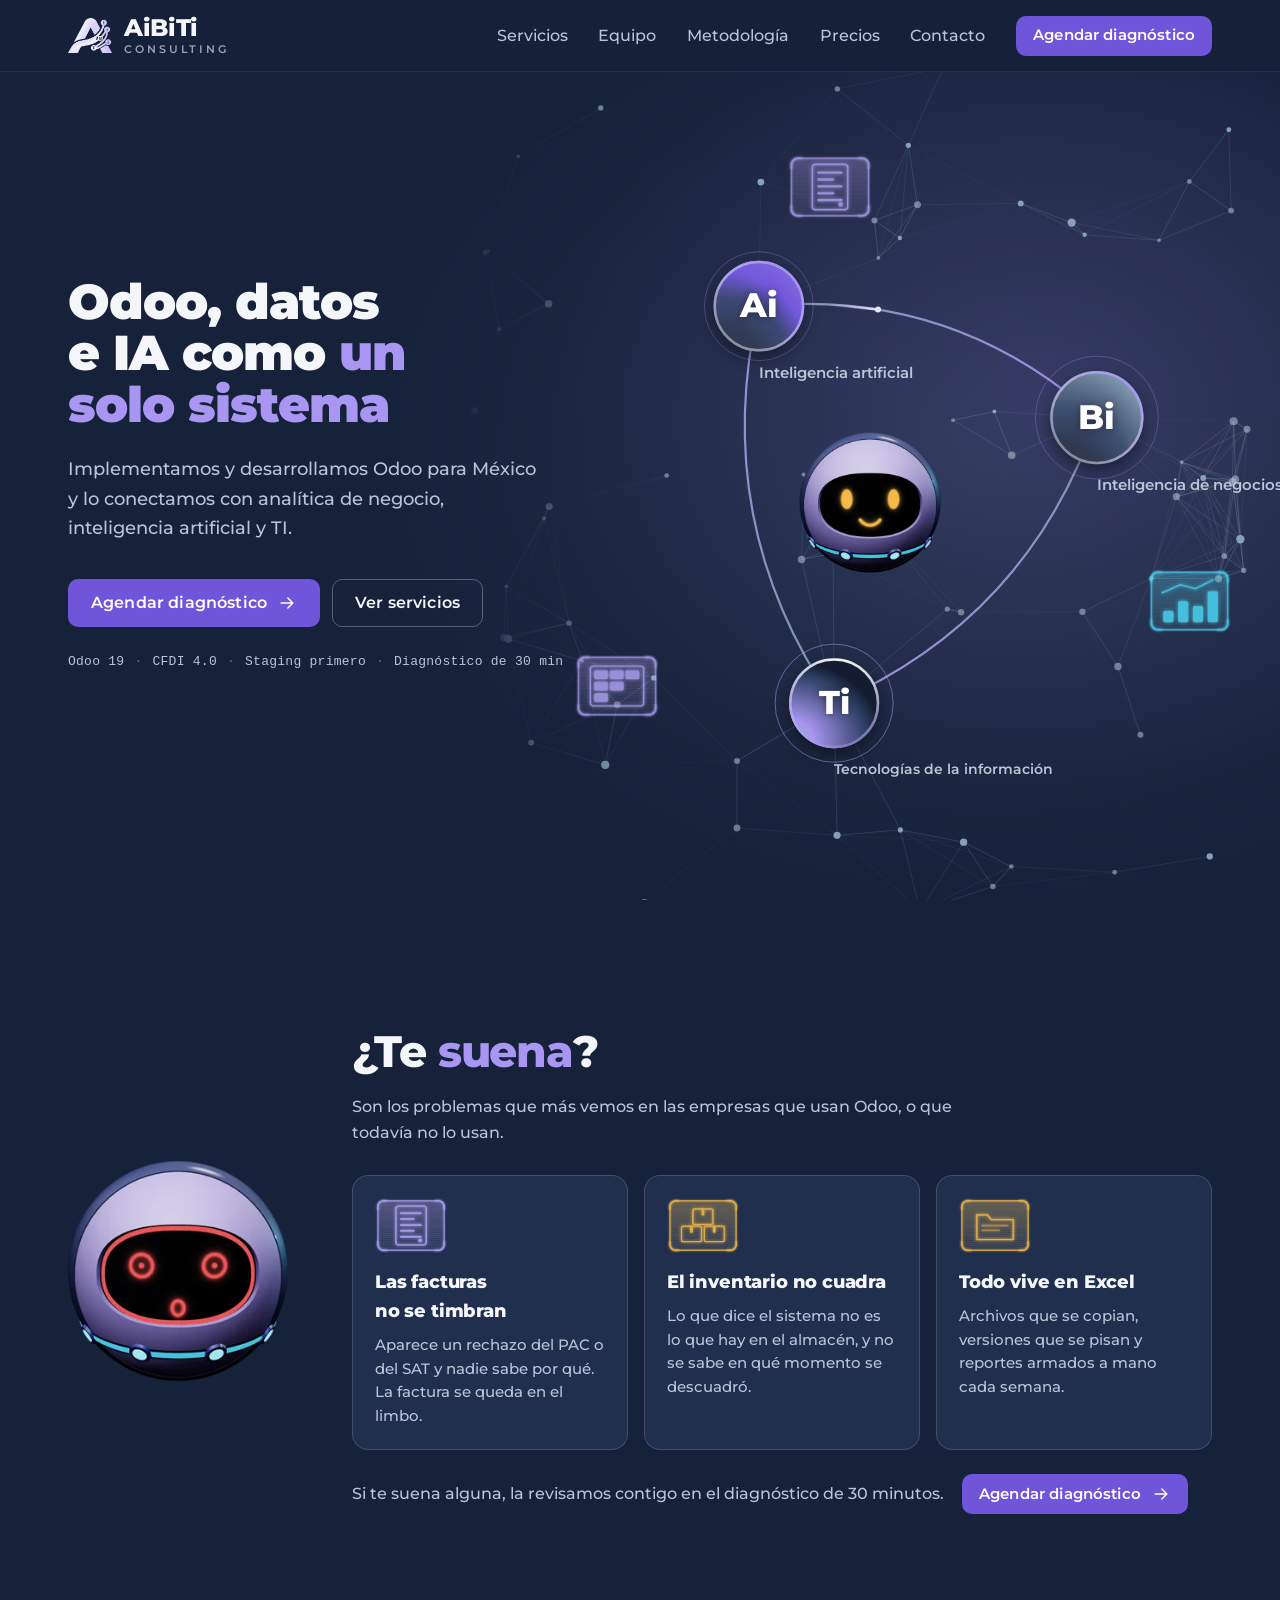
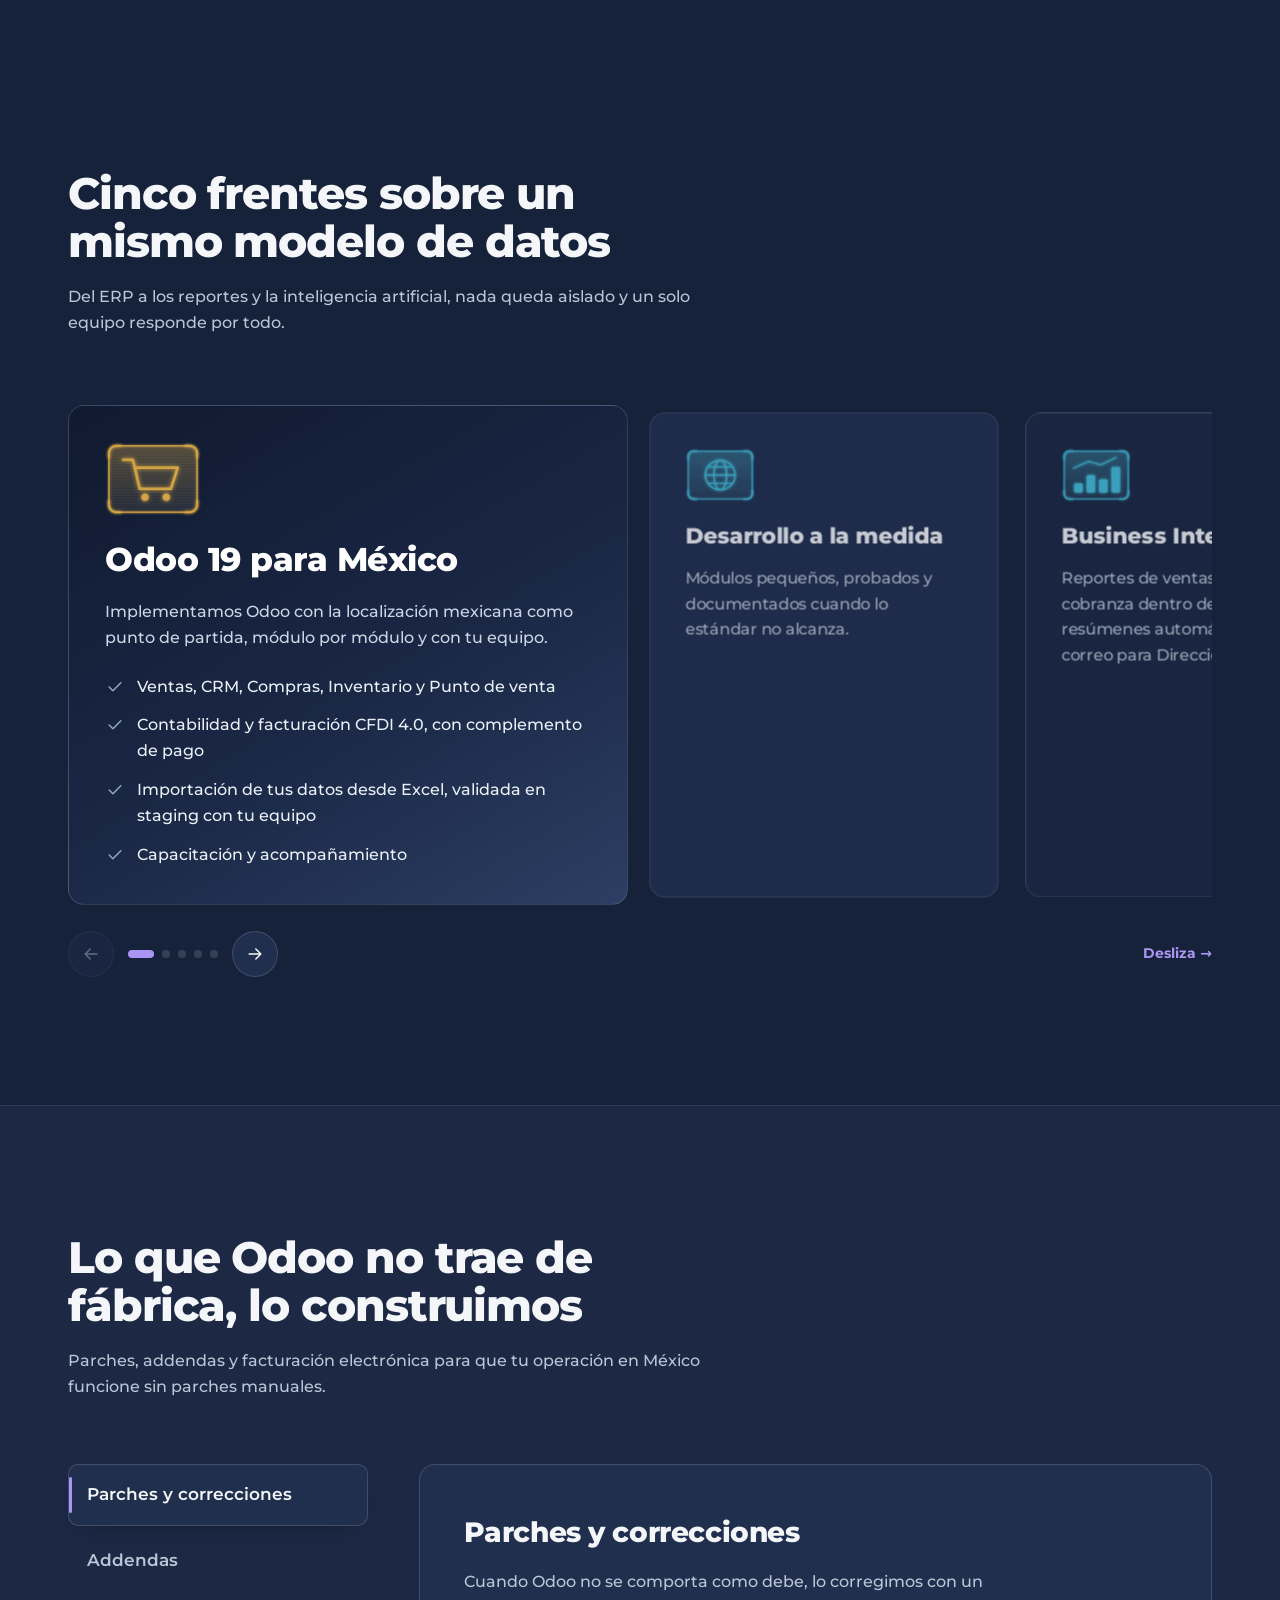
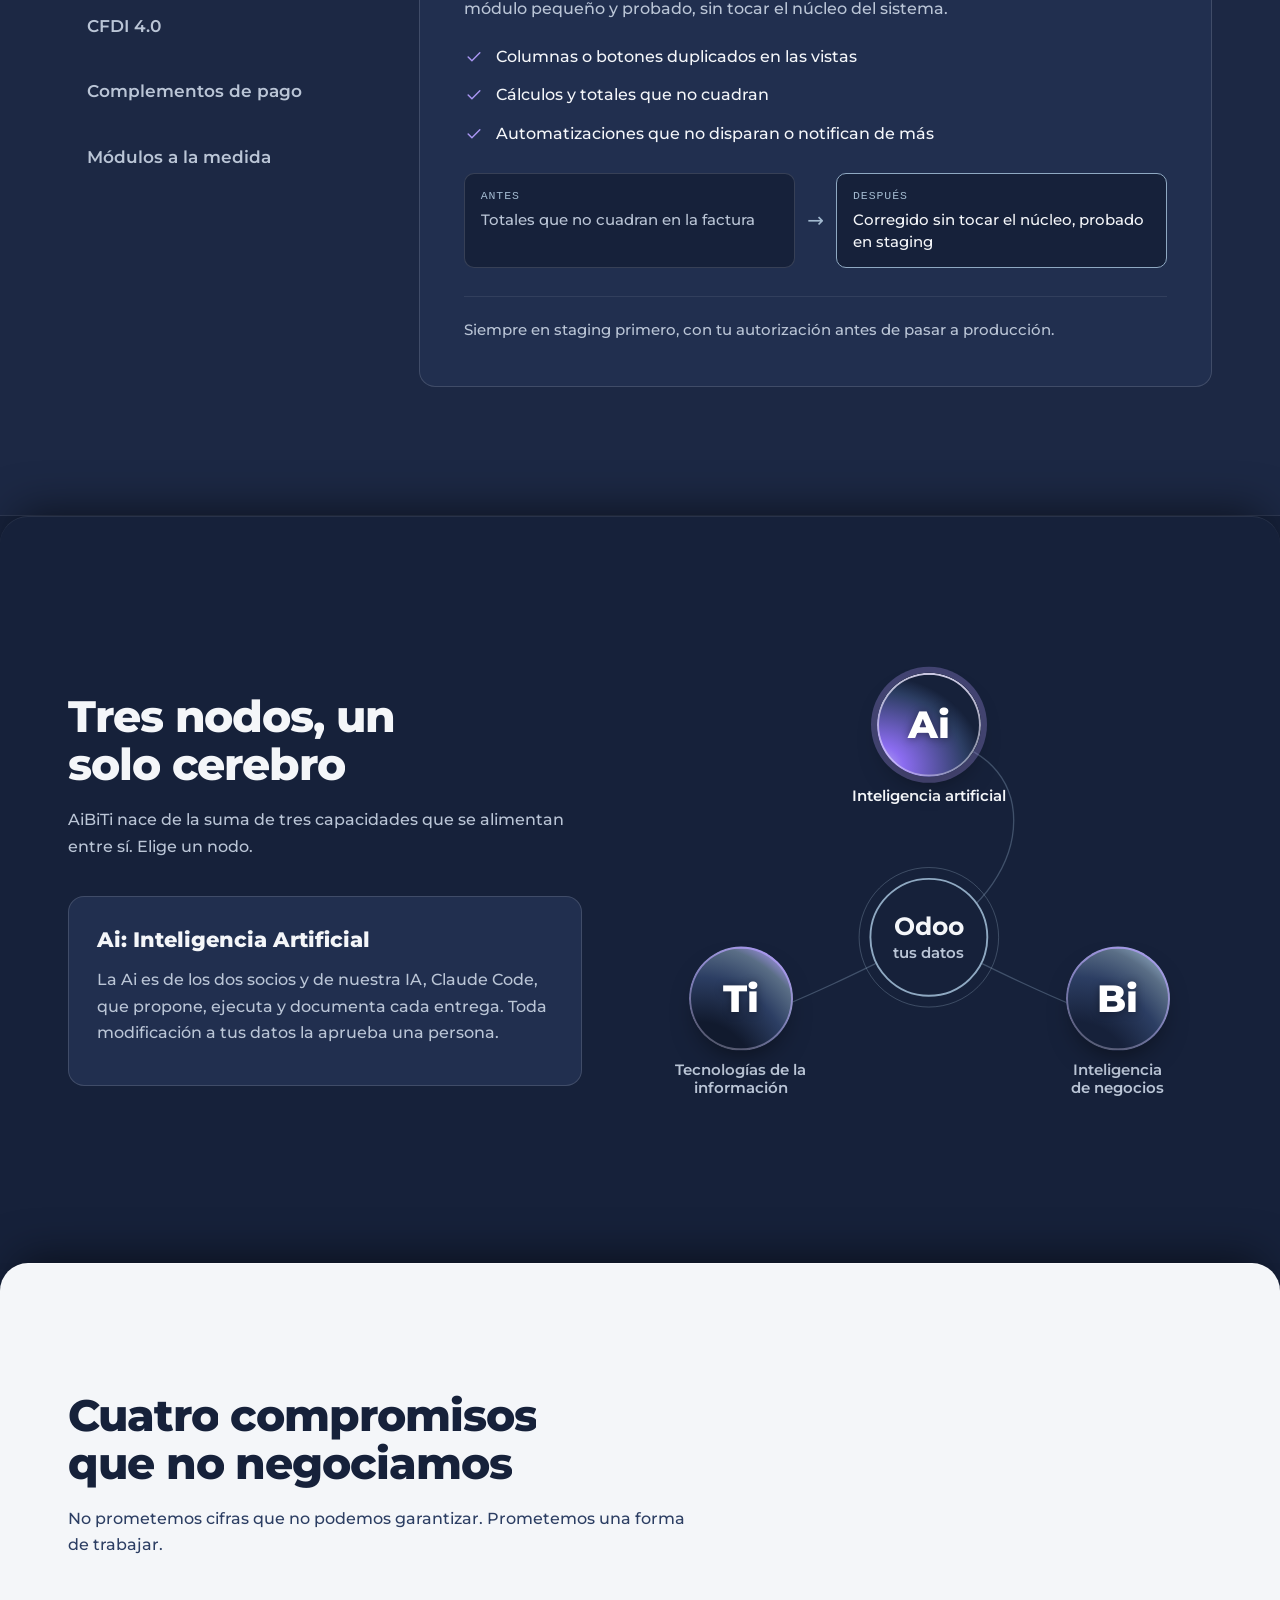
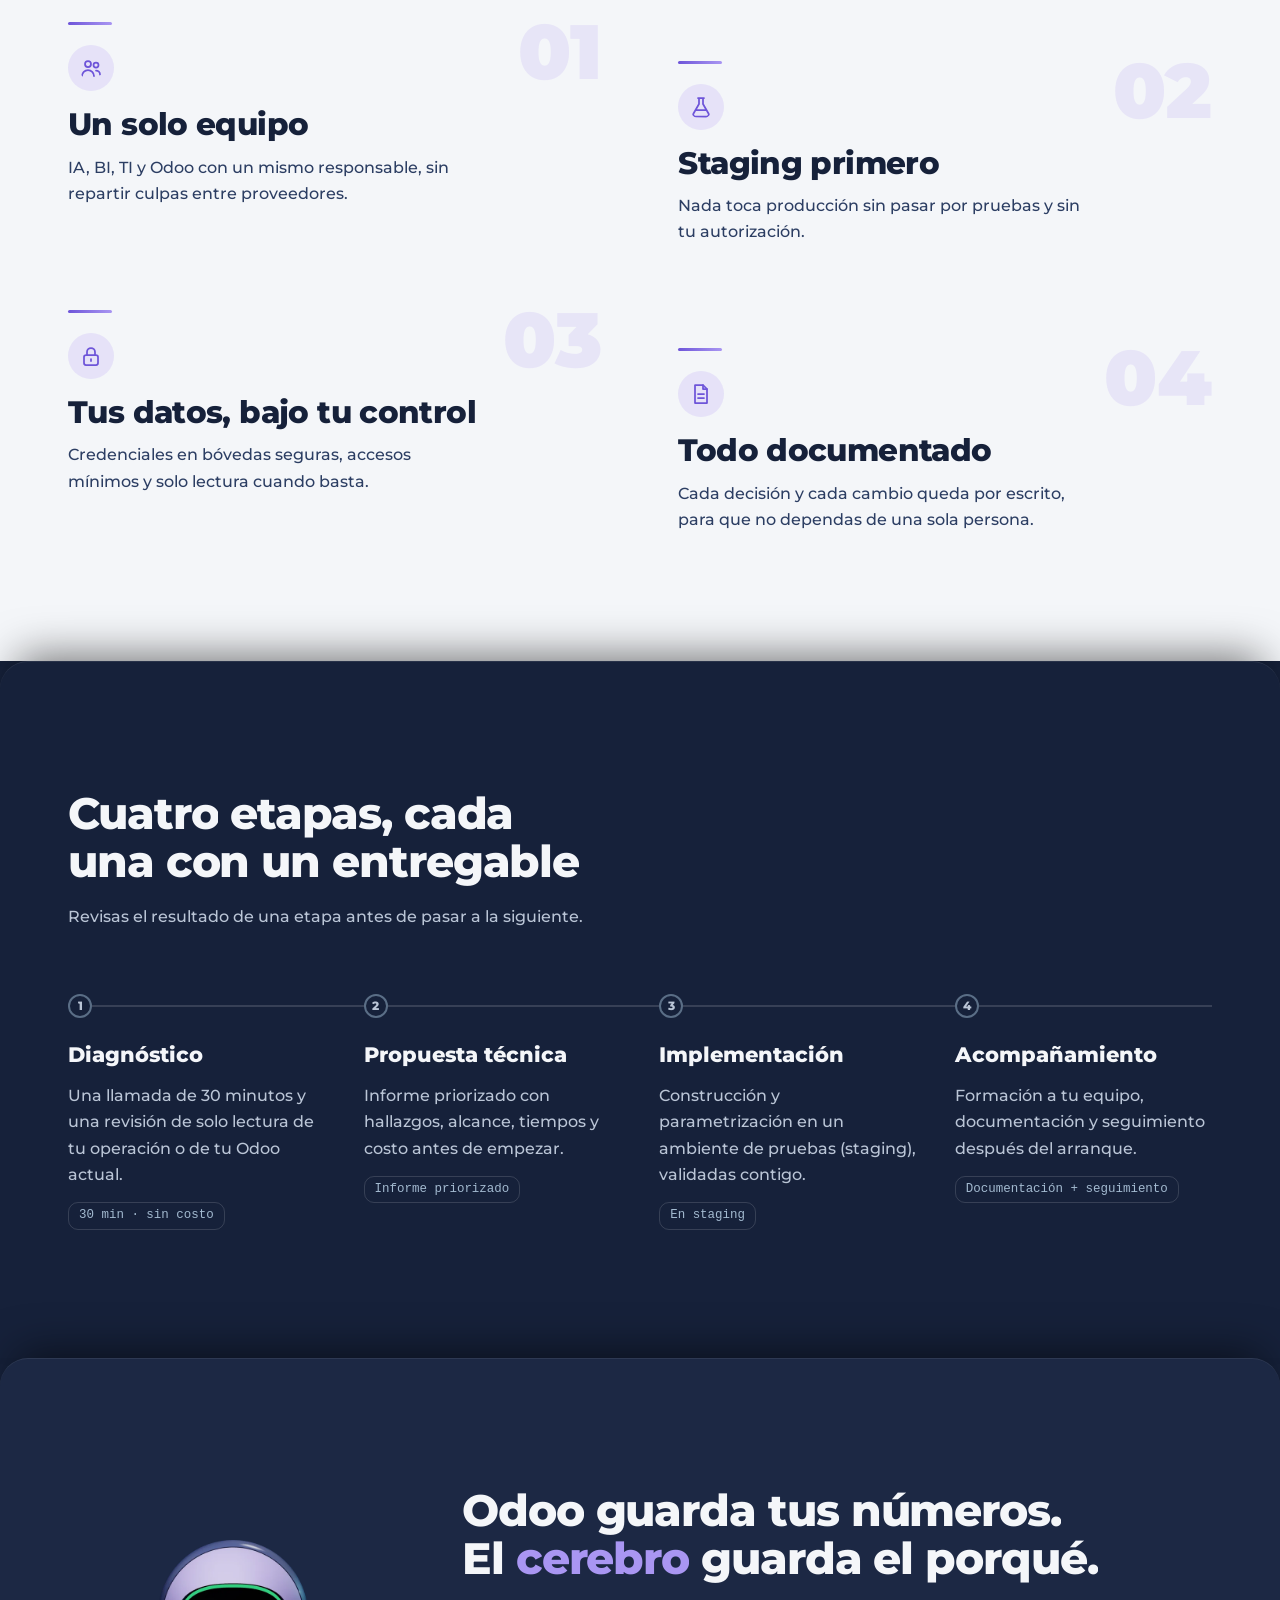
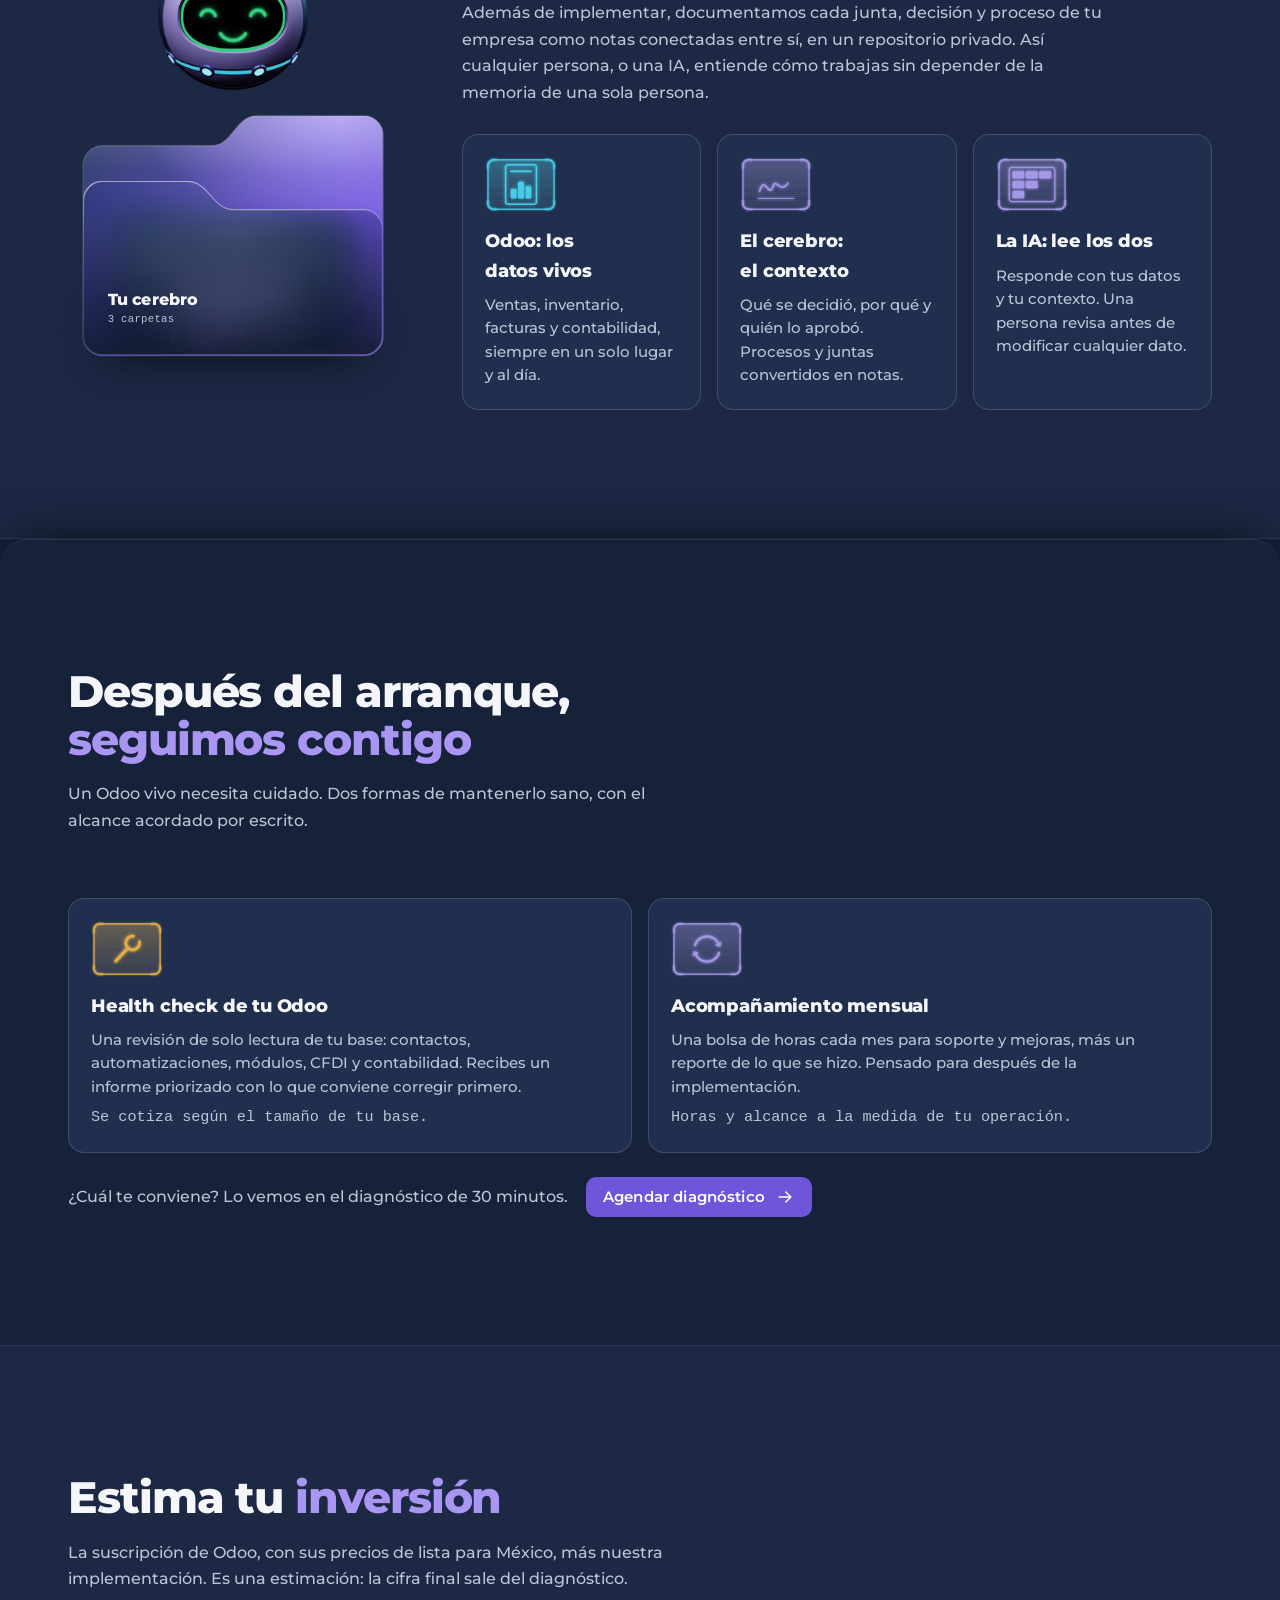
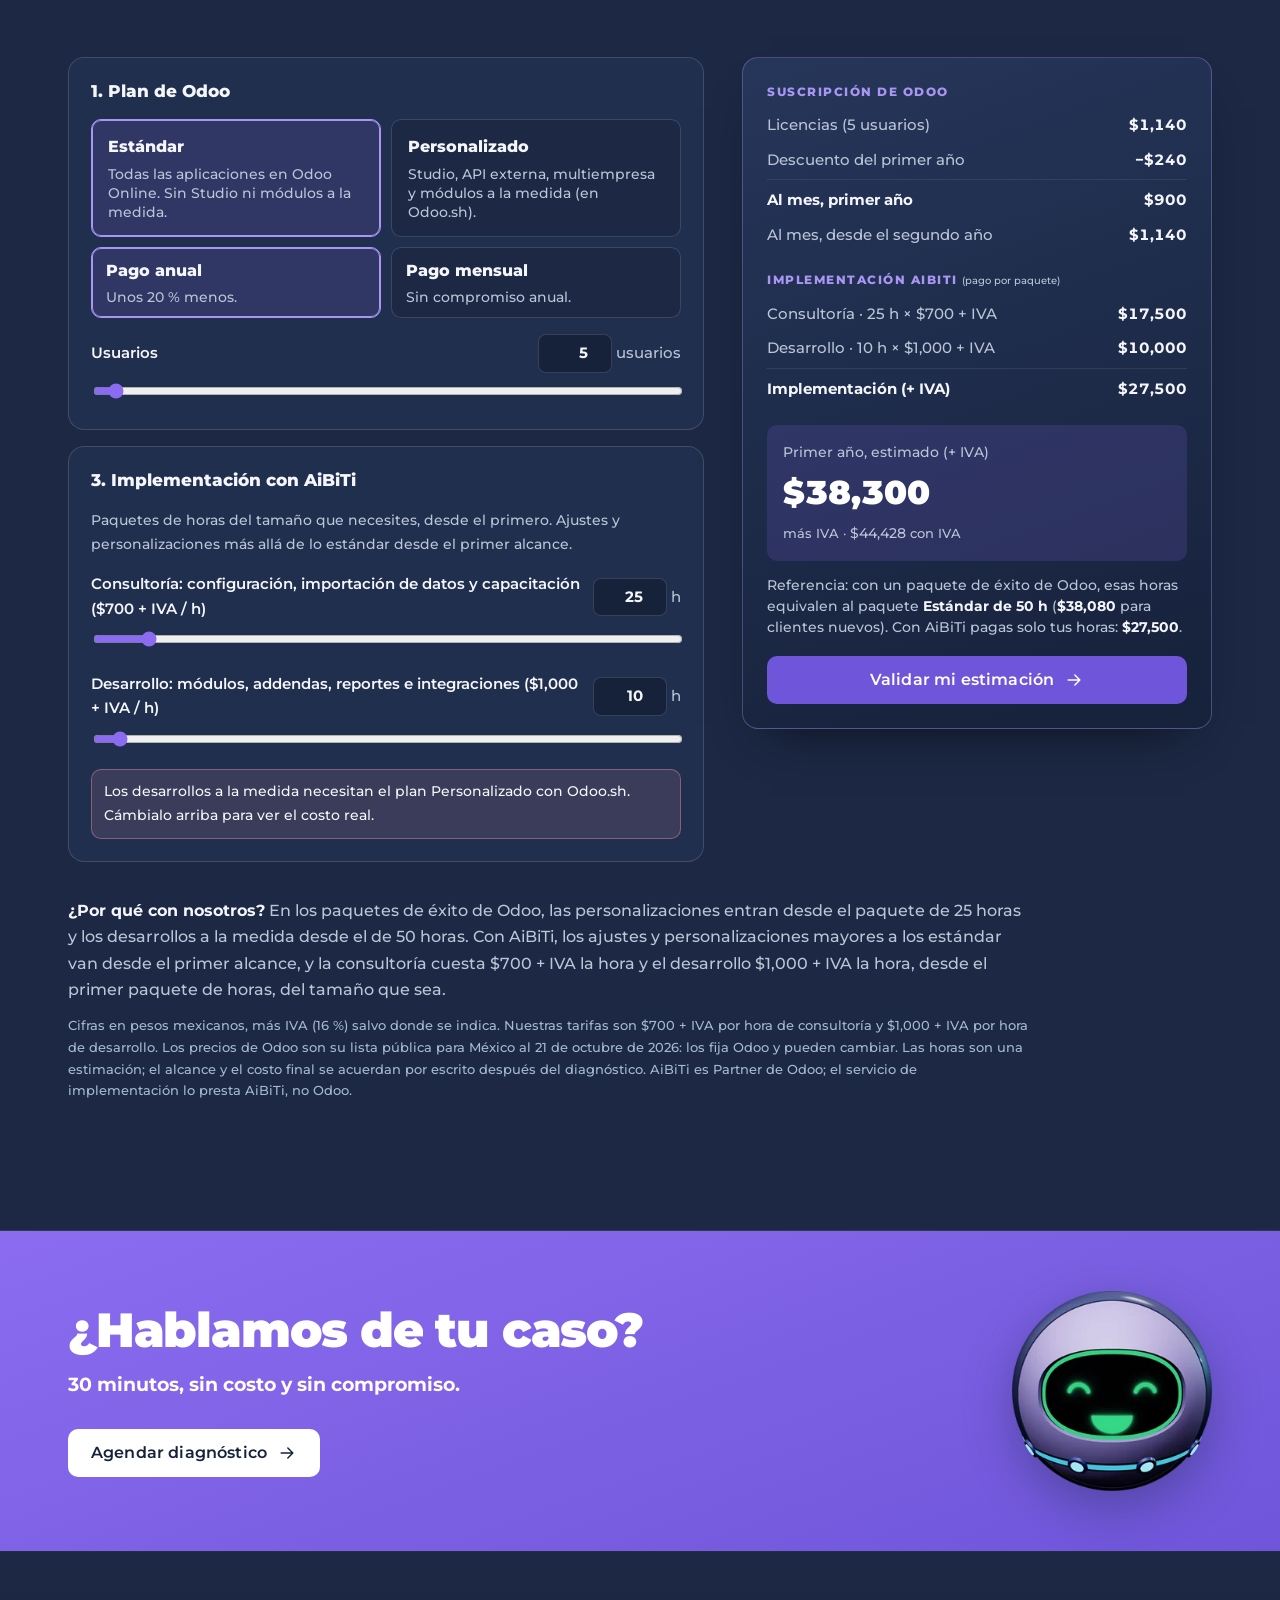
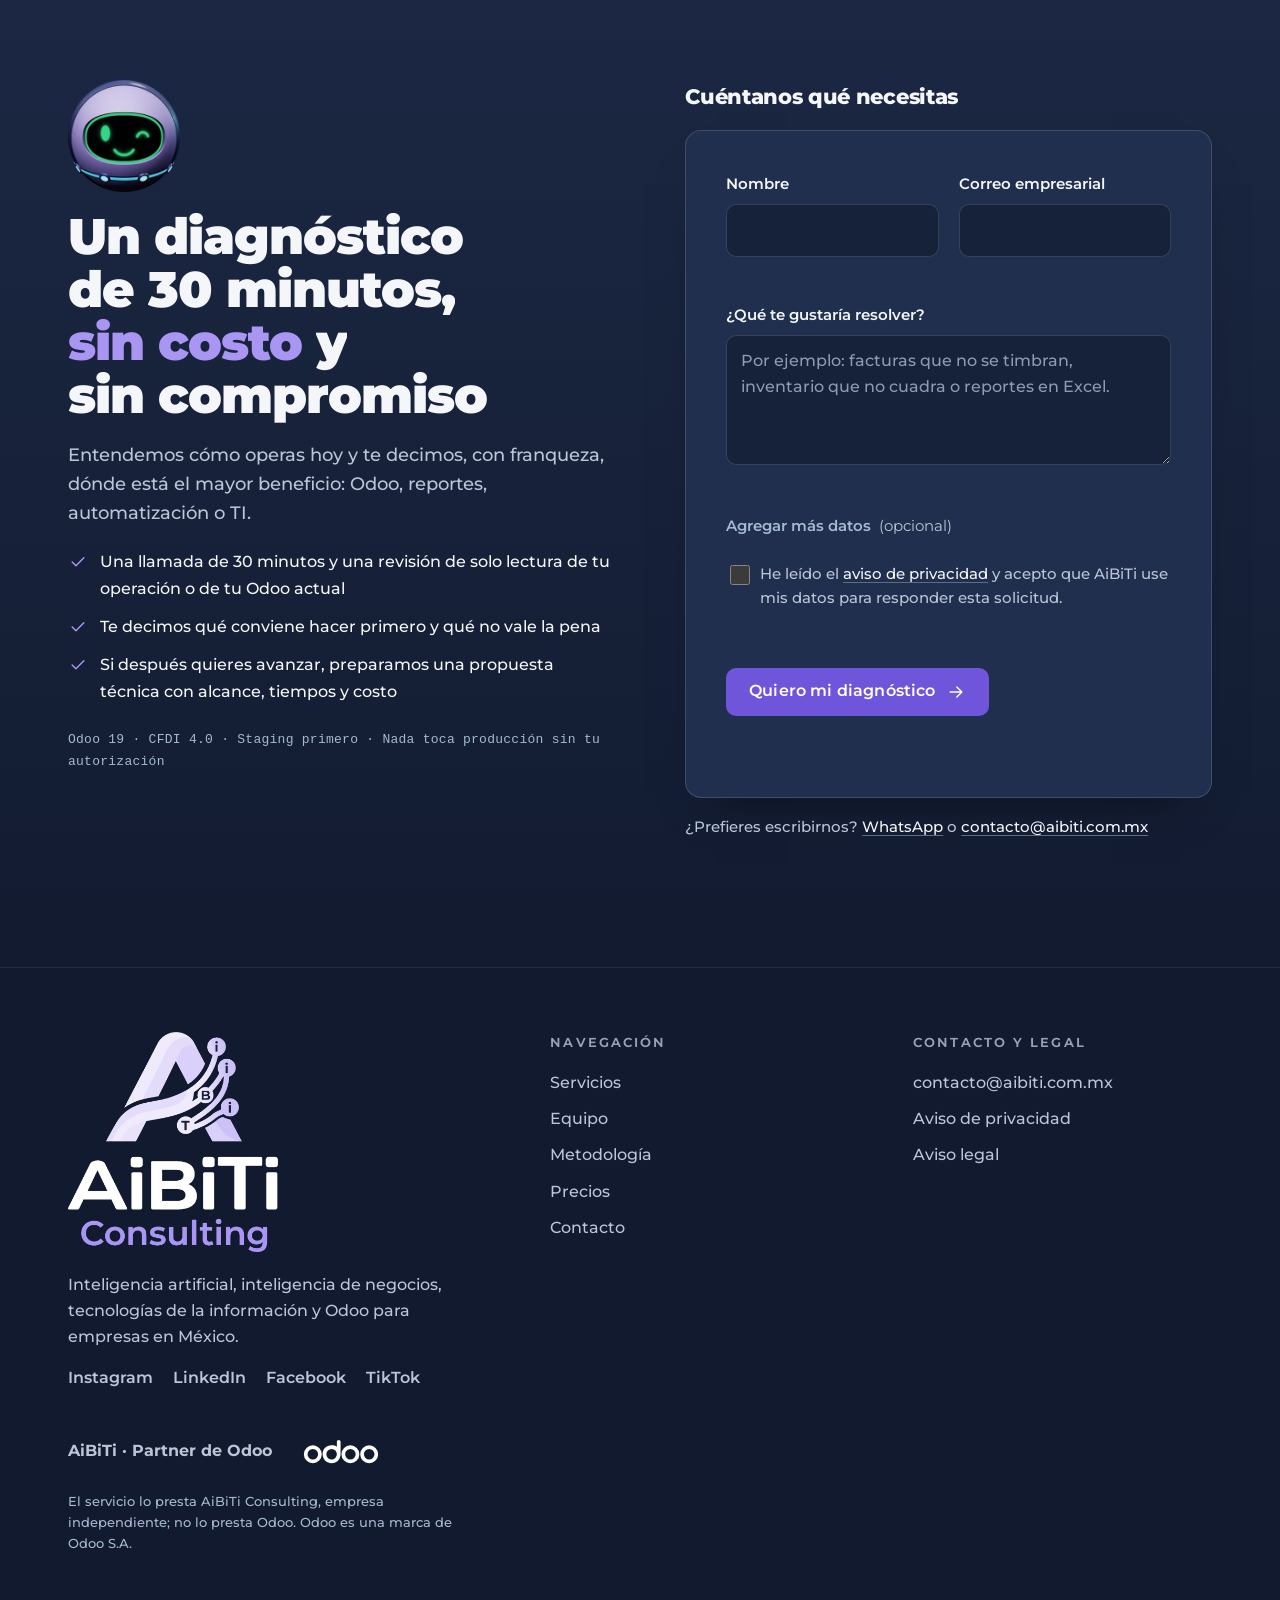
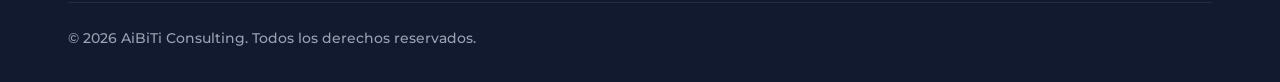
==== commit 6dc1bcf3: "Secciones apiladas como tarjetas al desplazarse (Tres nodos, Compromisos, Etapas, Cerebro y Despues " ====
--- a/index.html
+++ b/index.html
@@ -29,7 +29,7 @@
   <link rel="manifest" href="site.webmanifest">
 
   <link rel="preload" href="assets/fonts/montserrat-latin-wght-normal.woff2" as="font" type="font/woff2" crossorigin>
-  <link rel="stylesheet" href="assets/css/styles.css?v=20261021c">
+  <link rel="stylesheet" href="assets/css/styles.css?v=20261022a">
   <script>document.documentElement.classList.add('js');</script>
 
   <!-- Datos estructurados (sin dirección: se agrega cuando exista) -->
@@ -309,8 +309,11 @@
       </div>
     </section>
 
+    <!-- Pila de tarjetas: cada sección se queda fija y la siguiente la cubre al desplazarte -->
+    <div class="stack" data-stack>
+
     <!-- ============================ EQUIPO ============================ -->
-    <section id="equipo" data-guia-cara="guino" data-guia-holo="empleados" class="section" aria-labelledby="titulo-equipo">
+    <section id="equipo" data-guia-cara="guino" data-guia-holo="empleados" class="stack-card section" aria-labelledby="titulo-equipo">
       <div class="container team">
         <div class="team-copy reveal">
           <h2 id="titulo-equipo">Tres nodos, un solo cerebro</h2>
@@ -349,7 +352,7 @@
     </section>
 
     <!-- ============================ COMPROMISOS ============================ -->
-    <section id="por-que-nosotros" data-guia-cara="feliz" data-guia-holo="palomita" class="section section--light" aria-labelledby="titulo-porque">
+    <section id="por-que-nosotros" data-guia-cara="feliz" data-guia-holo="palomita" class="stack-card section section--light" aria-labelledby="titulo-porque">
       <div class="container">
         <div class="section-head reveal">
           <h2 id="titulo-porque">Cuatro compromisos que no negociamos</h2>
@@ -365,7 +368,7 @@
     </section>
 
     <!-- ============================ METODOLOGÍA ============================ -->
-    <section id="metodologia" data-guia-cara="neutral" data-guia-holo="calendario" class="section" aria-labelledby="titulo-metodo">
+    <section id="metodologia" data-guia-cara="neutral" data-guia-holo="calendario" class="stack-card section" aria-labelledby="titulo-metodo">
       <div class="container">
         <div class="section-head reveal">
           <h2 id="titulo-metodo">Cuatro etapas, cada una con un entregable</h2>
@@ -382,7 +385,7 @@
     </section>
 
     <!-- ============================ CEREBRO DE EMPRESA ============================ -->
-    <section id="cerebro" class="section section--tinted" aria-labelledby="titulo-cerebro">
+    <section id="cerebro" class="stack-card section section--tinted" aria-labelledby="titulo-cerebro">
       <div class="container pain">
         <div class="pain-guide pain-guide--video reveal">
           <img class="orbe" src="assets/img/orbe/yaquedo-l.webp" width="384" height="384" alt="" aria-hidden="true" loading="lazy">
@@ -443,7 +446,7 @@
     </section>
 
     <!-- ============================ DESPUÉS DEL ARRANQUE ============================ -->
-    <section id="seguimiento" data-guia-cara="pensando" data-guia-holo="campana" class="section" aria-labelledby="titulo-seguimiento">
+    <section id="seguimiento" data-guia-cara="pensando" data-guia-holo="campana" class="stack-card section" aria-labelledby="titulo-seguimiento">
       <div class="container">
         <div class="section-head reveal">
           <h2 id="titulo-seguimiento">Después del arranque, <span class="kw">seguimos contigo</span></h2>
@@ -466,6 +469,8 @@
         <p class="pain-cta reveal">¿Cuál te conviene? Lo vemos en el diagnóstico de 30 minutos. <a class="btn btn--primary btn--sm" href="#contacto" data-agendar>Agendar diagnóstico <svg class="icon" aria-hidden="true"><use href="#i-arrow"/></svg></a></p>
       </div>
     </section>
+
+    </div>
 
     <!-- ============================ COTIZADOR ============================ -->
     <!-- Precios de lista de Odoo para México (sin IVA) consultados el 21-oct-2026 en odoo.com/es/pricing-configurator y /pricing-packs.
@@ -711,6 +716,6 @@
     <img class="guia-cara" alt="" width="56" height="56">
   </div>
 
-  <script src="assets/js/main.js?v=20261021c" defer></script>
+  <script src="assets/js/main.js?v=20261022a" defer></script>
 </body>
 </html>
--- a/assets/css/styles.css
+++ b/assets/css/styles.css
@@ -531,6 +531,19 @@
 .step-badge { display: inline-block; margin-top: 14px; padding: 4px 10px; border: 1px solid var(--line); border-radius: var(--r-sm); font-family: var(--font-mono); font-size: 0.78rem; line-height: 1.4; color: var(--steel-soft); }
 .step h3 { font-size: 1.3rem; }
 .step p { margin-top: 10px; color: var(--muted); font-size: 1rem; }
+
+/* ============ Pila de secciones (tarjetas que se apilan al desplazarte) ============ */
+.stack { position: relative; }
+.stack-card {
+  position: sticky; top: var(--stick, var(--header-h));
+  border-radius: 28px 28px 0 0; border-top: 1px solid var(--line-soft);
+  box-shadow: 0 -22px 44px -18px rgba(0, 0, 0, 0.55);
+  transform-origin: 50% 0; transform: scale(calc(1 - var(--p, 0) * 0.05));
+}
+.stack-card:not(.section--tinted):not(.section--light) { background: var(--bg); }
+.stack-card.section--light { border-top-color: rgba(255, 255, 255, 0.4); }
+.stack-card::after { content: ""; position: absolute; inset: 0; z-index: 5; border-radius: inherit; background: #0B1222; opacity: calc(var(--p, 0) * 0.55); pointer-events: none; }
+@media (prefers-reduced-motion: reduce) { .stack-card { transform: none; } .stack-card::after { display: none; } }
 
 /* ============ Cotizador ============ */
 .calc { display: grid; grid-template-columns: minmax(0, 1.15fr) minmax(0, 0.85fr); gap: clamp(20px, 3vw, 40px); align-items: start; }
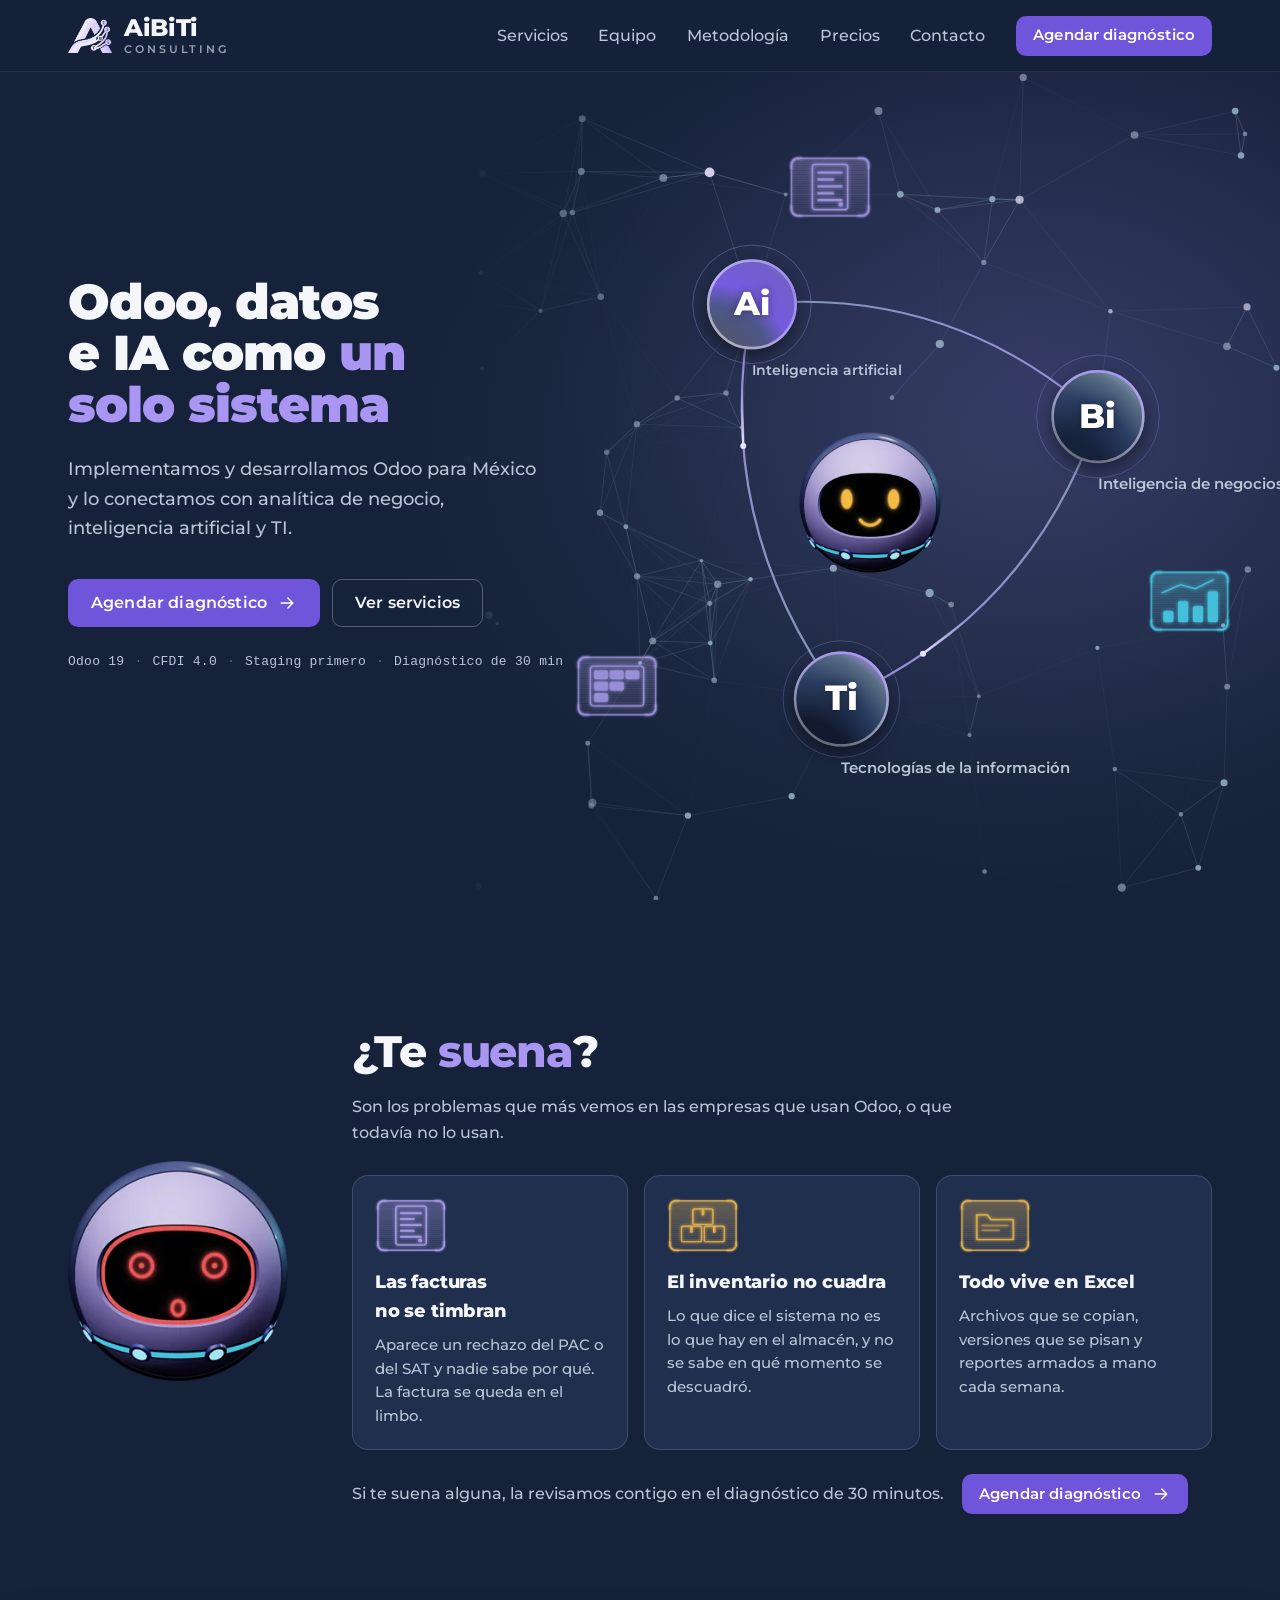
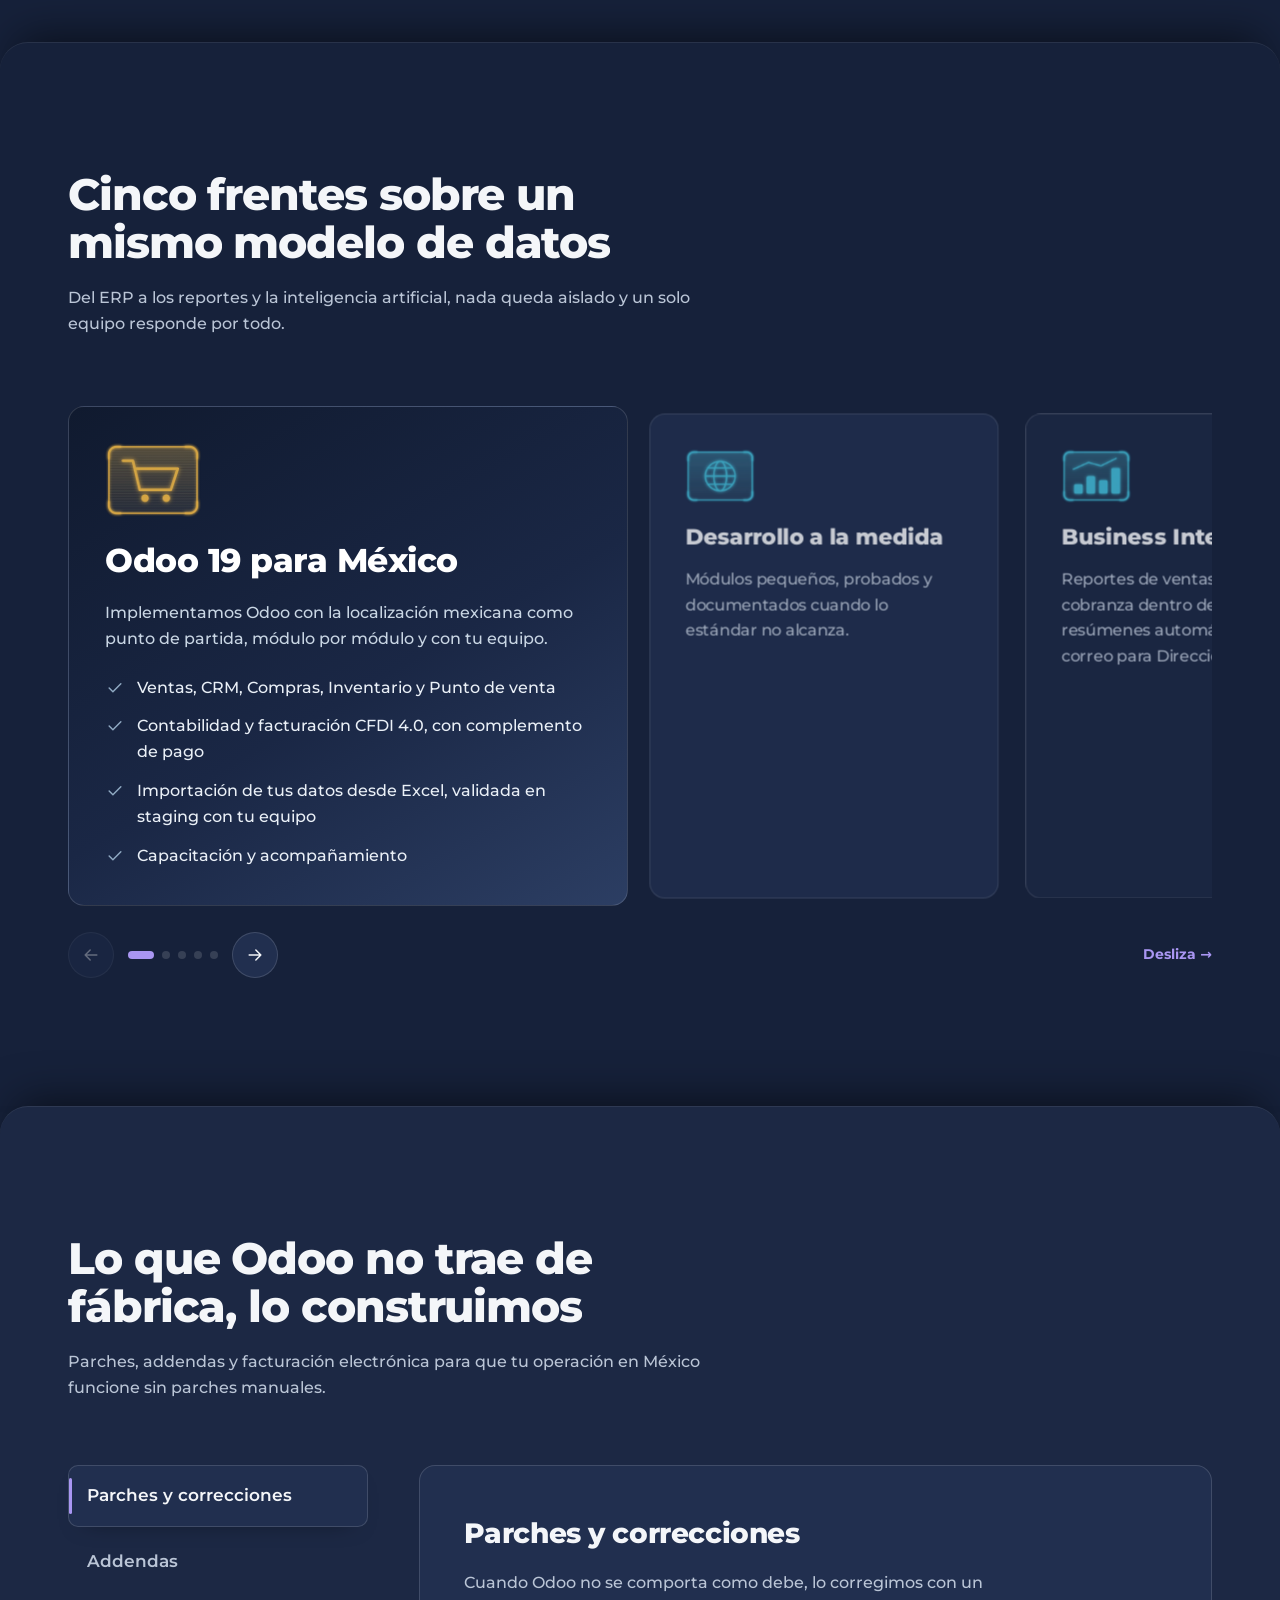
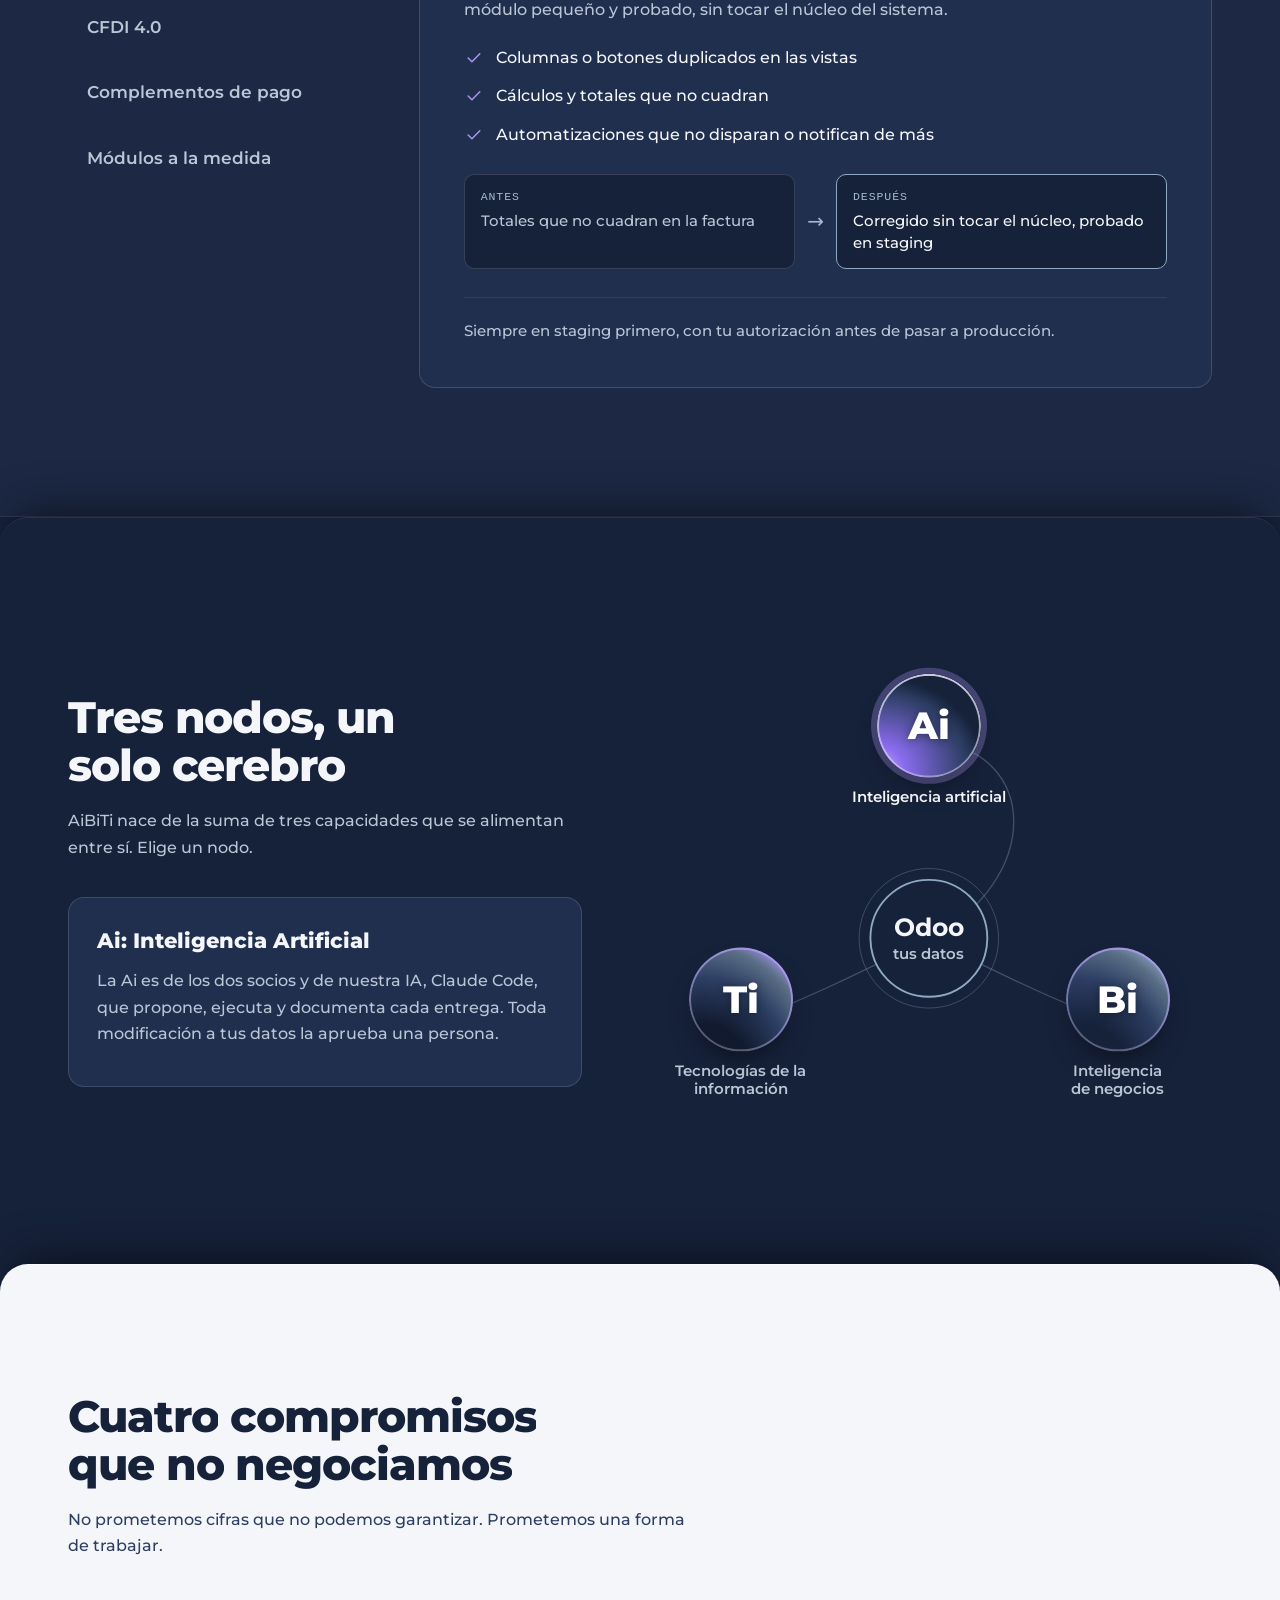
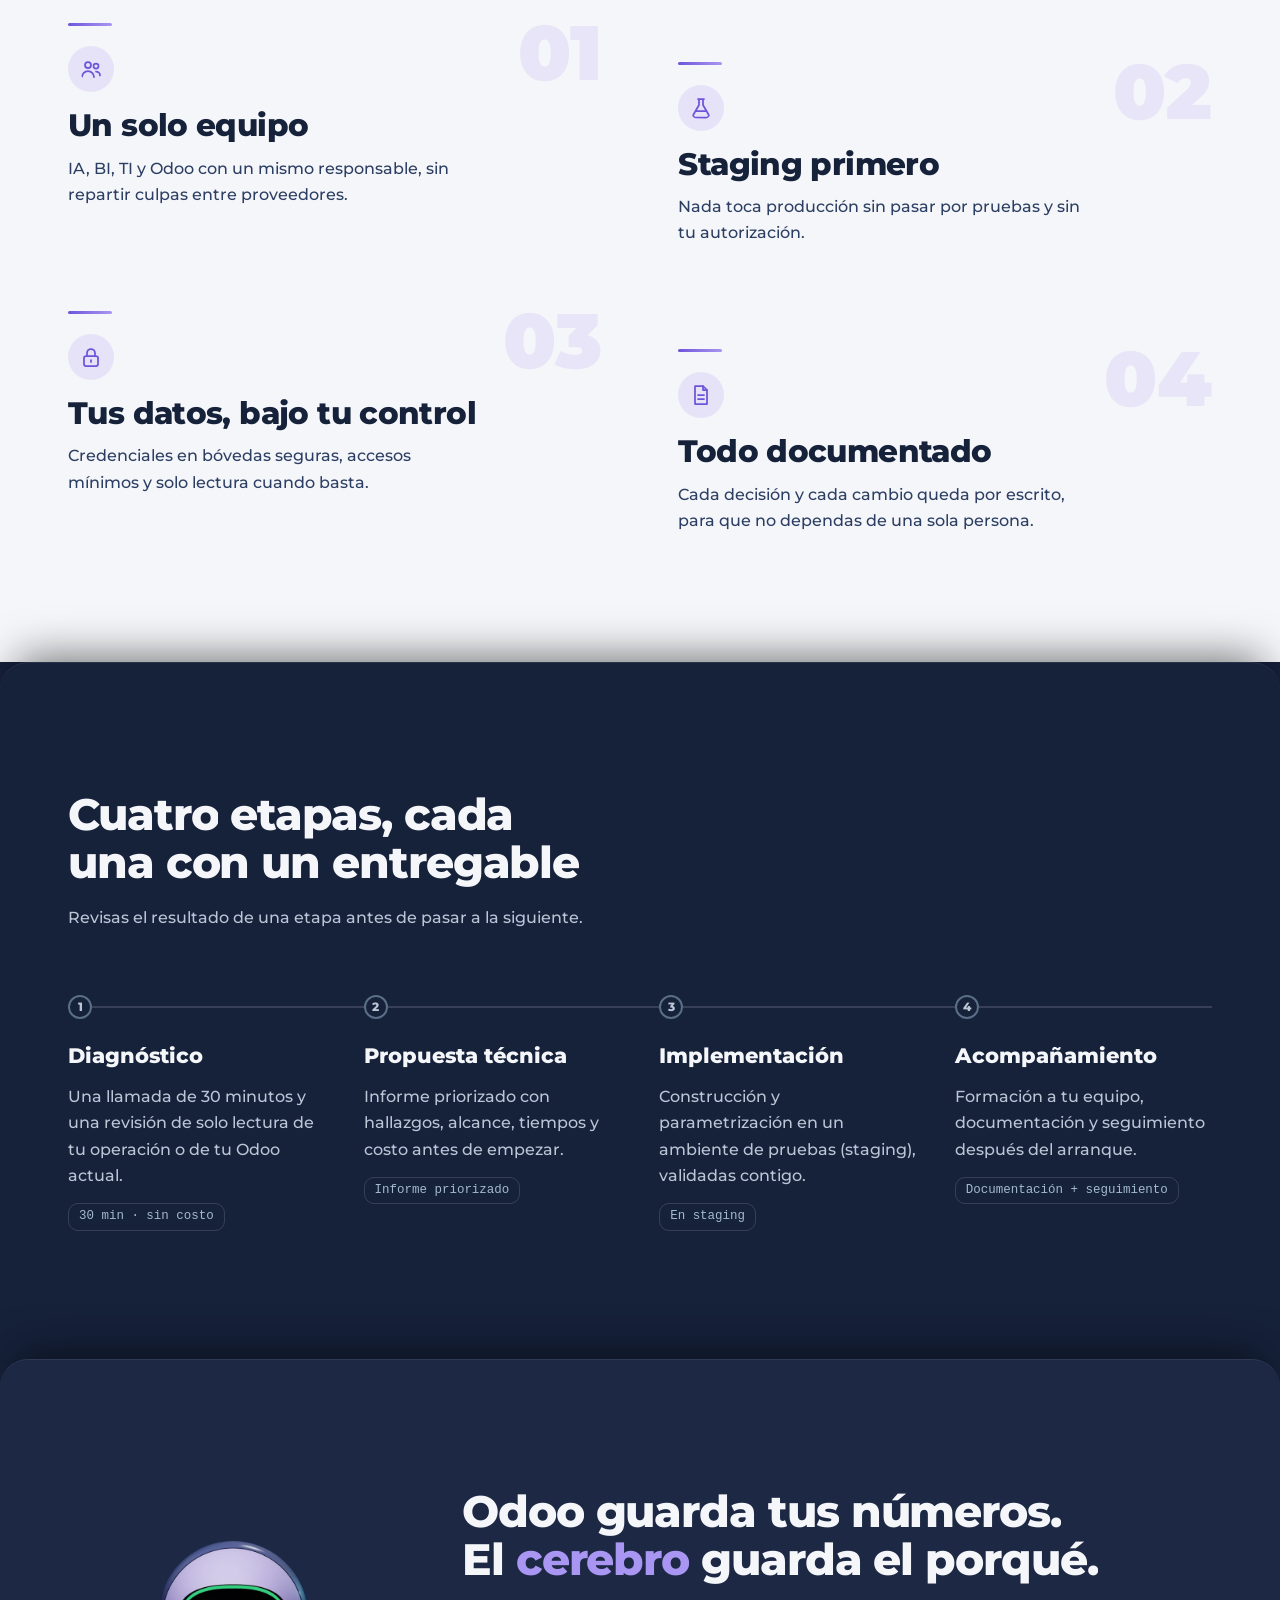
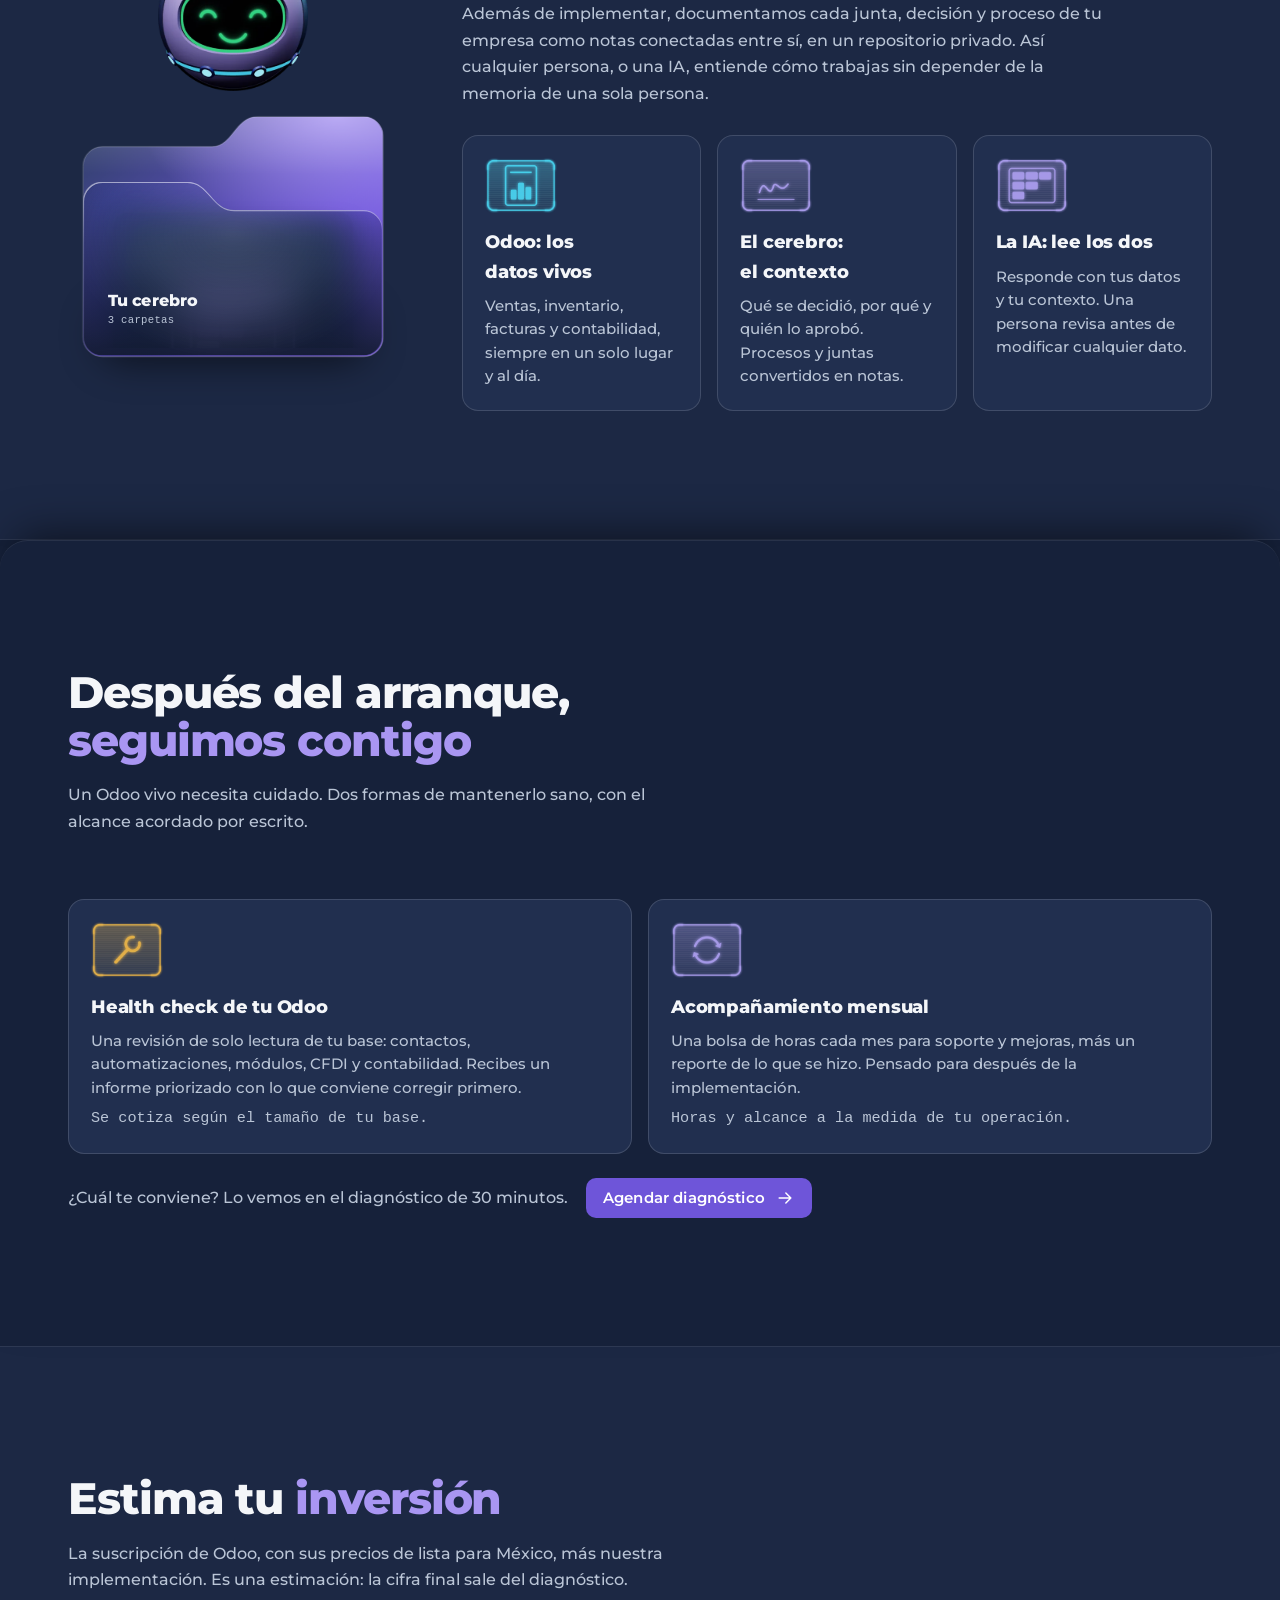
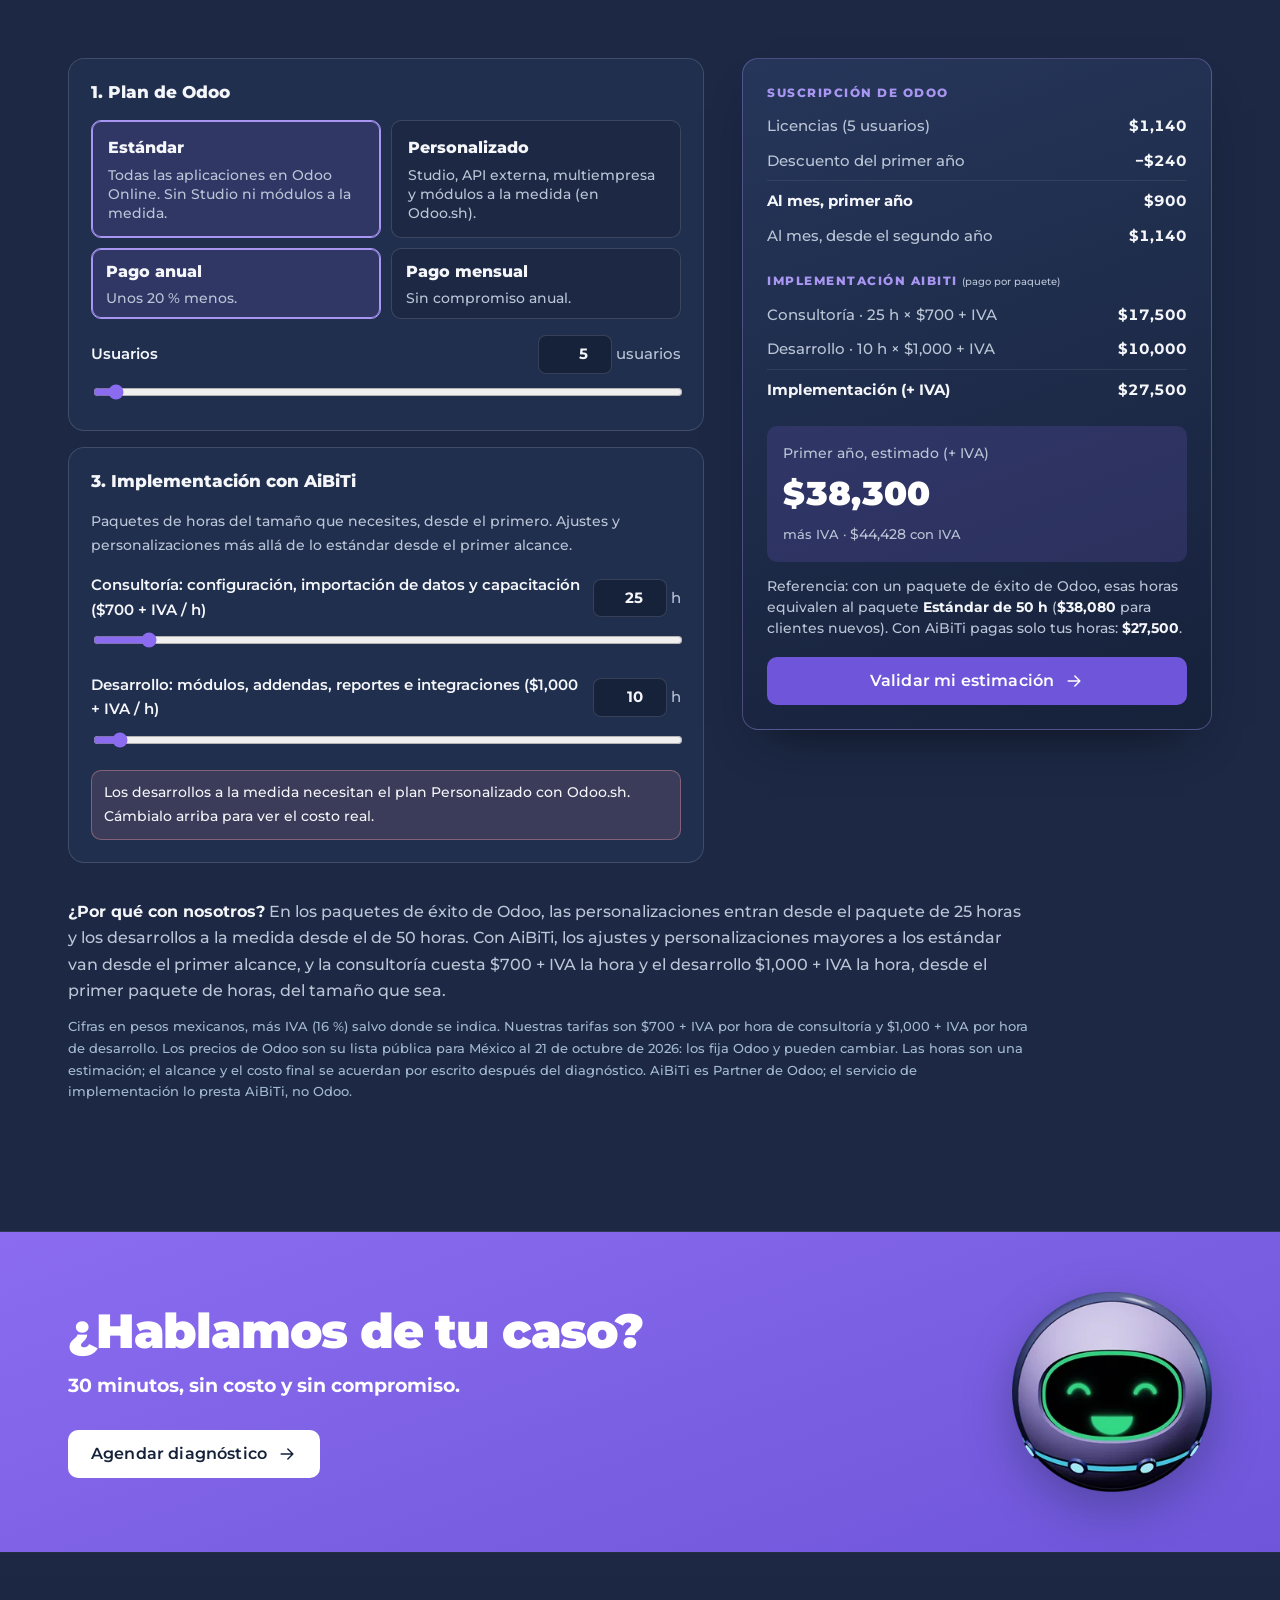
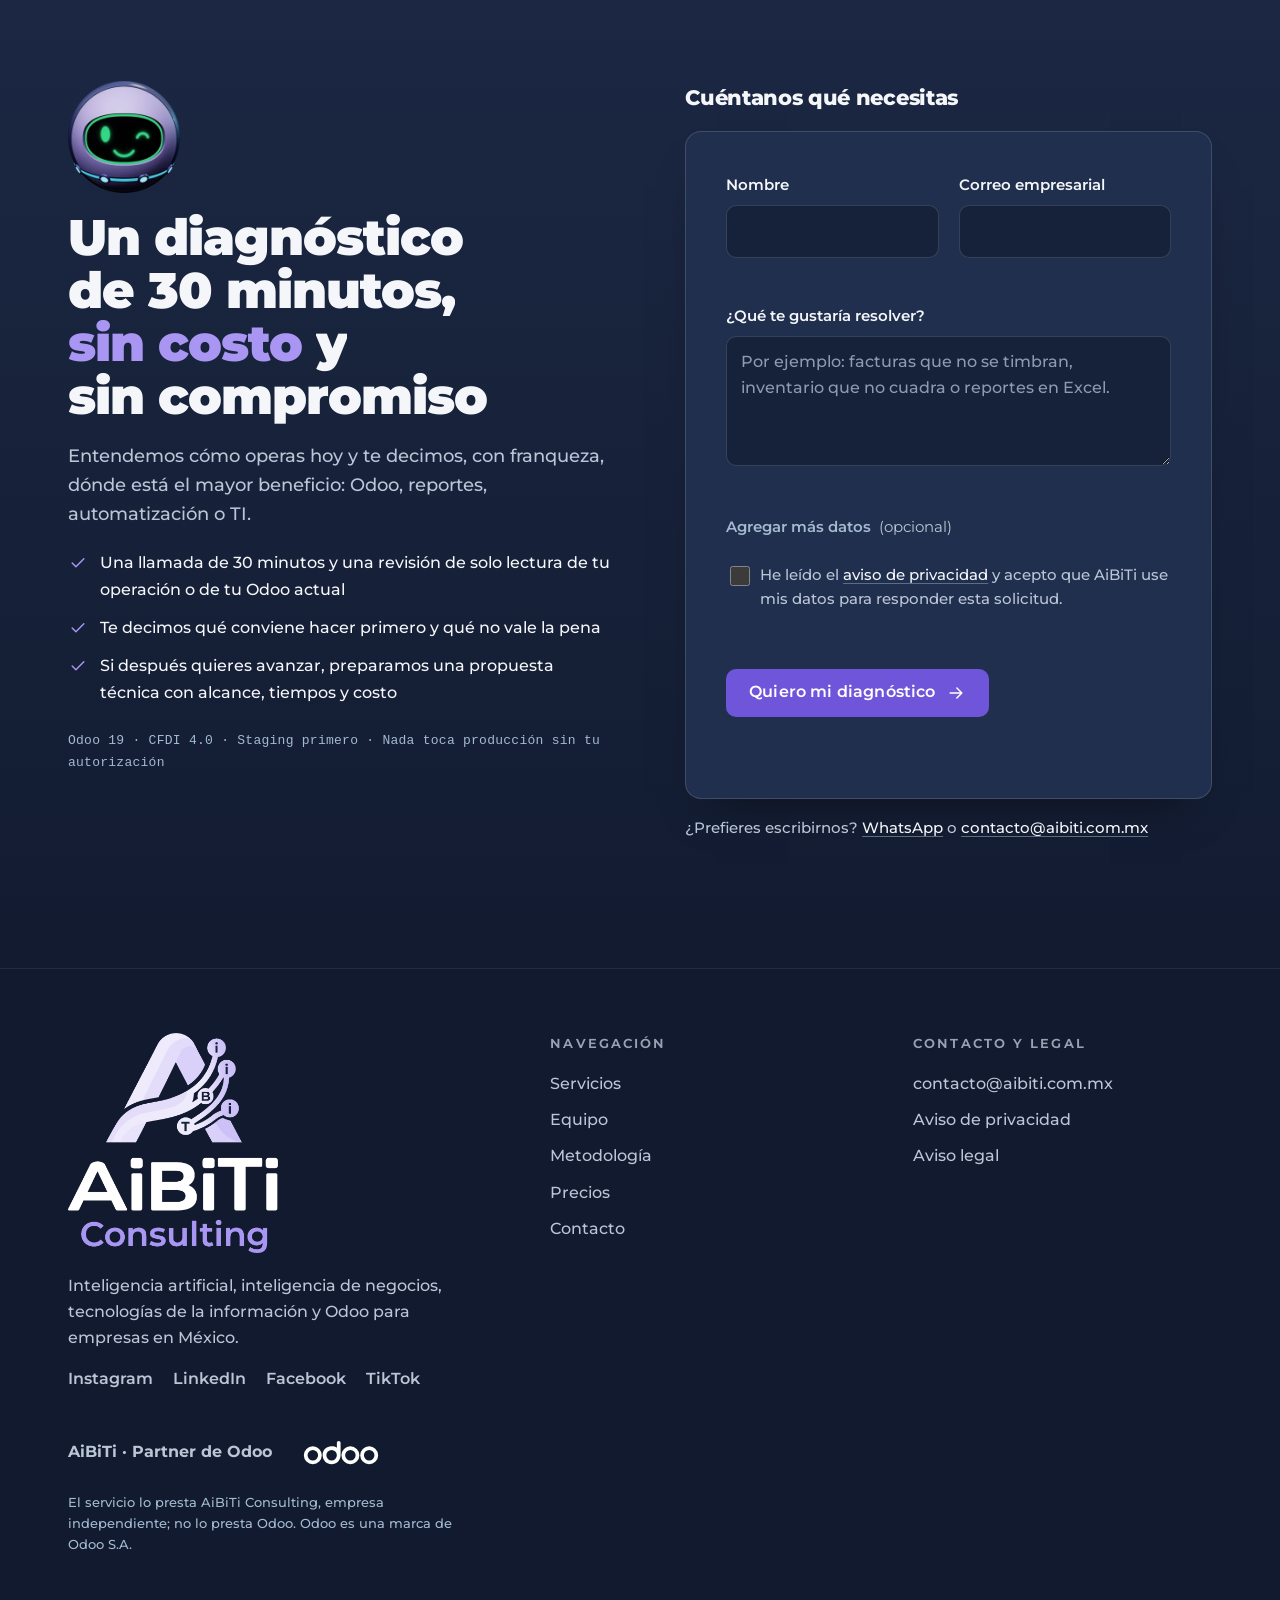
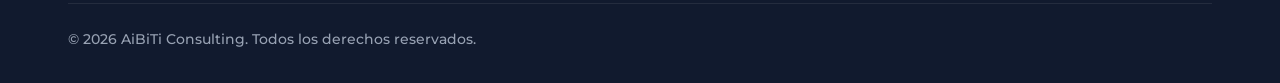
==== commit 84db7057: "Pila de tarjetas tambien en Servicios y Desarrollo Co-Authored-By: Claude Opus 5.5 <noreply@anthropi" ====
--- a/index.html
+++ b/index.html
@@ -29,7 +29,7 @@
   <link rel="manifest" href="site.webmanifest">
 
   <link rel="preload" href="assets/fonts/montserrat-latin-wght-normal.woff2" as="font" type="font/woff2" crossorigin>
-  <link rel="stylesheet" href="assets/css/styles.css?v=20261022a">
+  <link rel="stylesheet" href="assets/css/styles.css?v=20261022b">
   <script>document.documentElement.classList.add('js');</script>
 
   <!-- Datos estructurados (sin dirección: se agrega cuando exista) -->
@@ -169,8 +169,11 @@
       </div>
     </section>
 
+    <!-- Pila de tarjetas: cada sección se queda fija y la siguiente la cubre al desplazarte -->
+    <div class="stack" data-stack>
+
     <!-- ============================ SERVICIOS ============================ -->
-    <section id="servicios" data-guia-cara="pensando" data-guia-holo="contabilidad" class="section" aria-labelledby="titulo-servicios">
+    <section id="servicios" data-guia-cara="pensando" data-guia-holo="contabilidad" class="stack-card section" aria-labelledby="titulo-servicios">
       <div class="container">
         <div class="section-head reveal">
           <h2 id="titulo-servicios">Cinco frentes sobre un mismo modelo de datos</h2>
@@ -226,7 +229,7 @@
     </section>
 
     <!-- ============================ DESARROLLO ODOO ============================ -->
-    <section id="desarrollo" data-guia-cara="neutral" data-guia-holo="fabricacion" class="section section--tinted" aria-labelledby="titulo-desarrollo">
+    <section id="desarrollo" data-guia-cara="neutral" data-guia-holo="fabricacion" class="stack-card section section--tinted" aria-labelledby="titulo-desarrollo">
       <div class="container">
         <div class="section-head reveal">
           <h2 id="titulo-desarrollo">Lo que Odoo no trae de fábrica, lo construimos</h2>
@@ -308,9 +311,6 @@
         </div>
       </div>
     </section>
-
-    <!-- Pila de tarjetas: cada sección se queda fija y la siguiente la cubre al desplazarte -->
-    <div class="stack" data-stack>
 
     <!-- ============================ EQUIPO ============================ -->
     <section id="equipo" data-guia-cara="guino" data-guia-holo="empleados" class="stack-card section" aria-labelledby="titulo-equipo">
@@ -716,6 +716,6 @@
     <img class="guia-cara" alt="" width="56" height="56">
   </div>
 
-  <script src="assets/js/main.js?v=20261022a" defer></script>
+  <script src="assets/js/main.js?v=20261022b" defer></script>
 </body>
 </html>
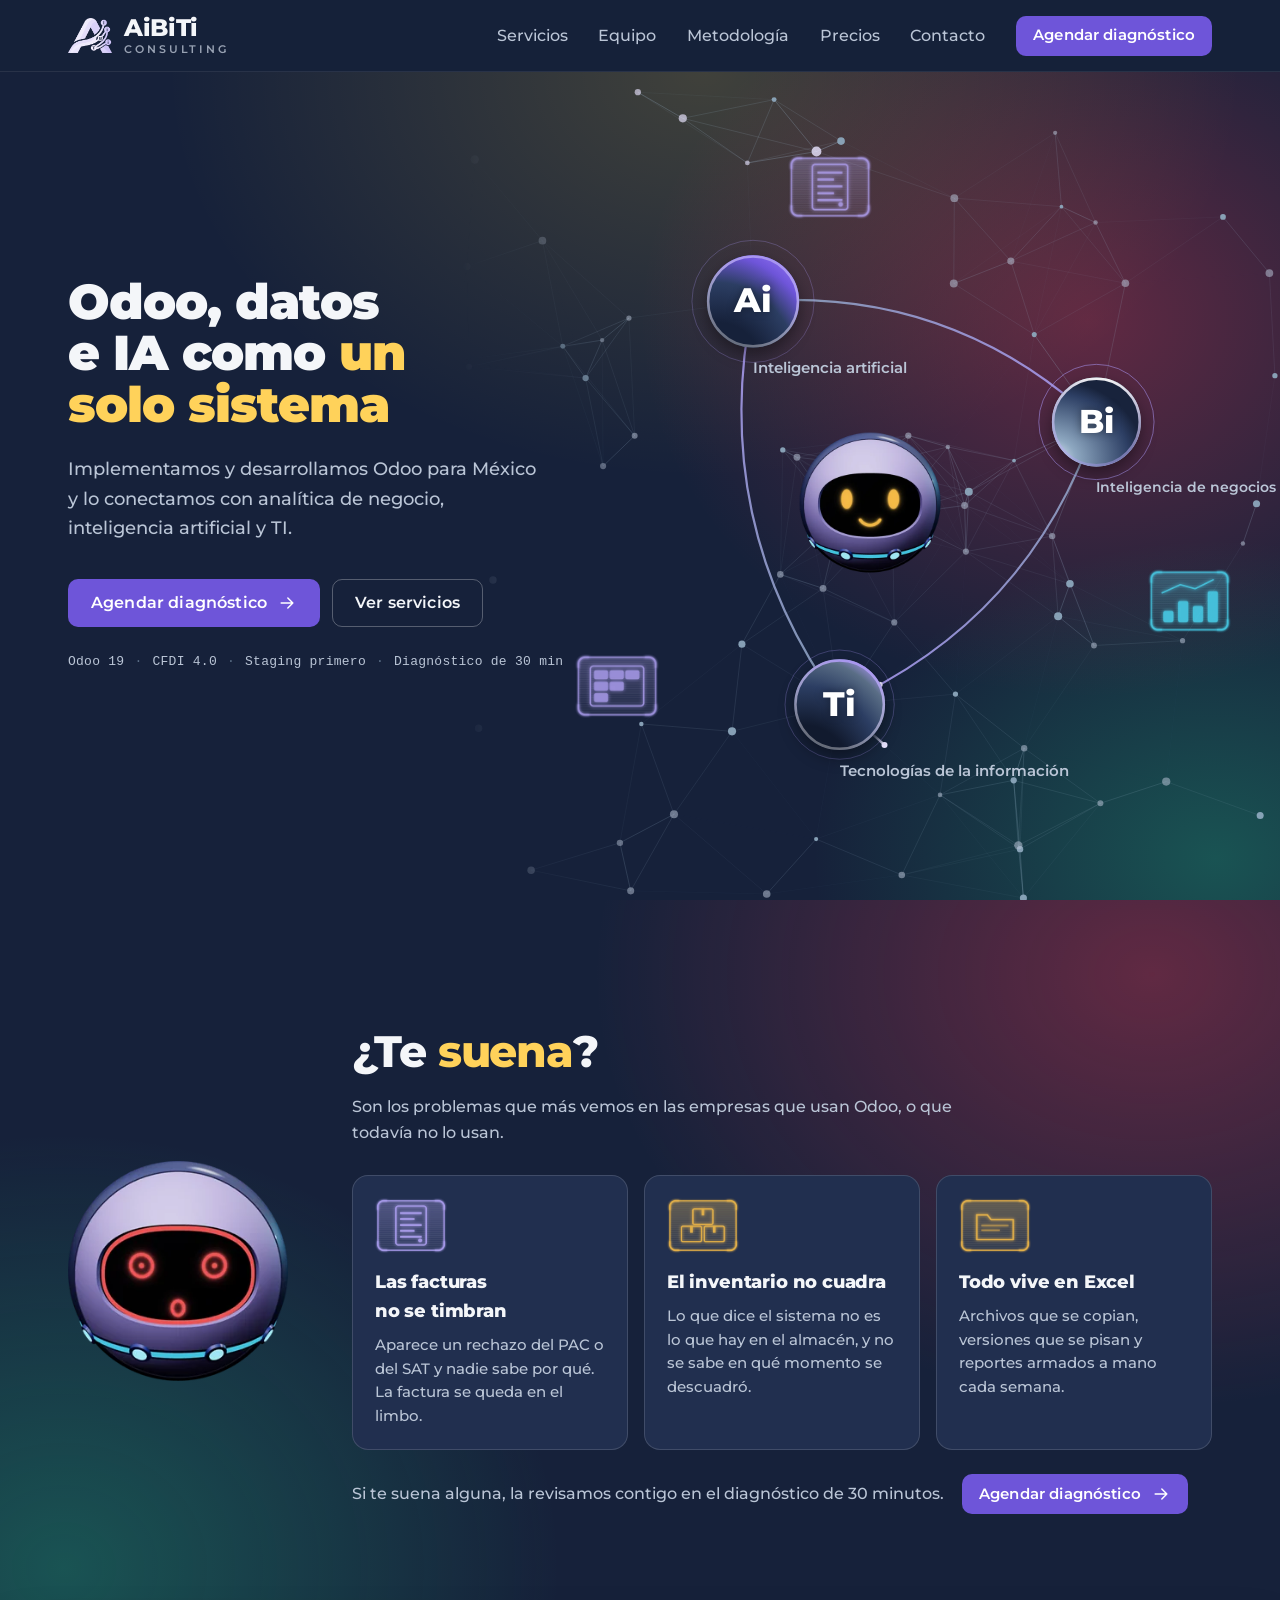
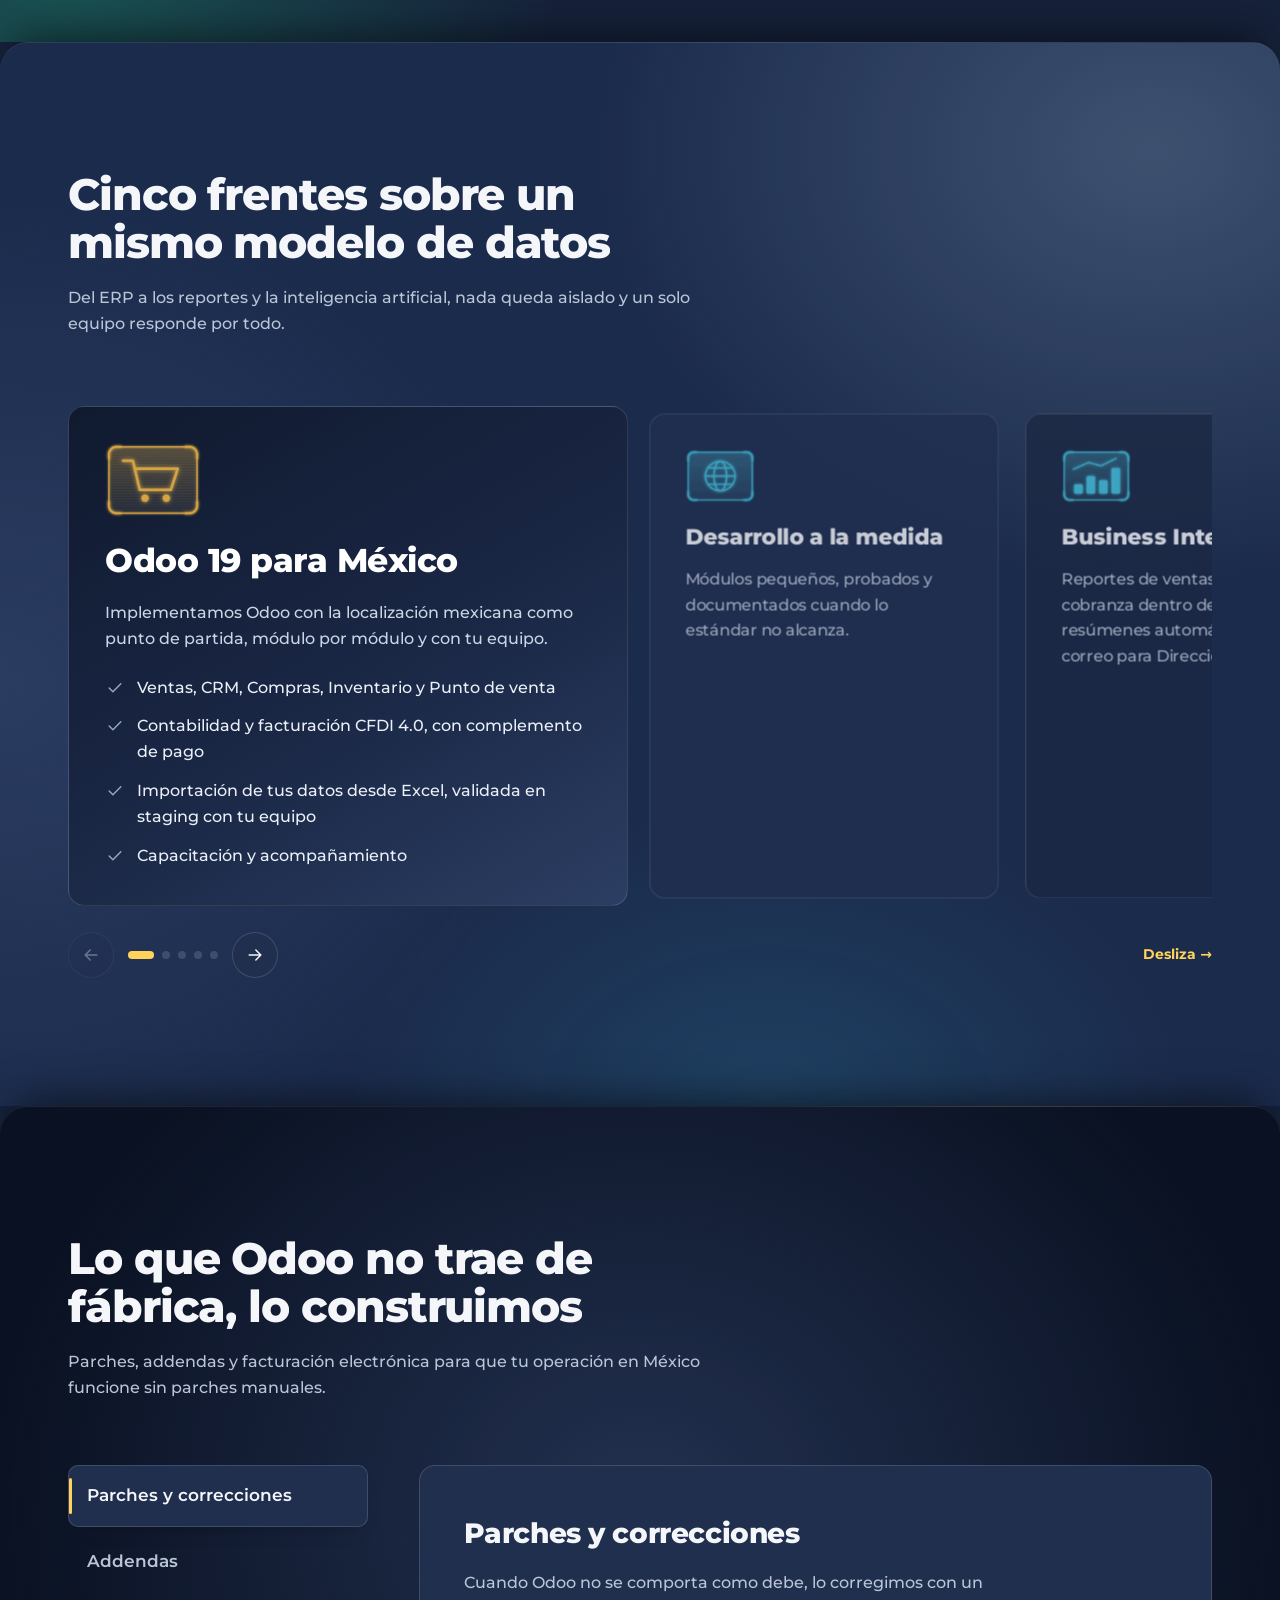
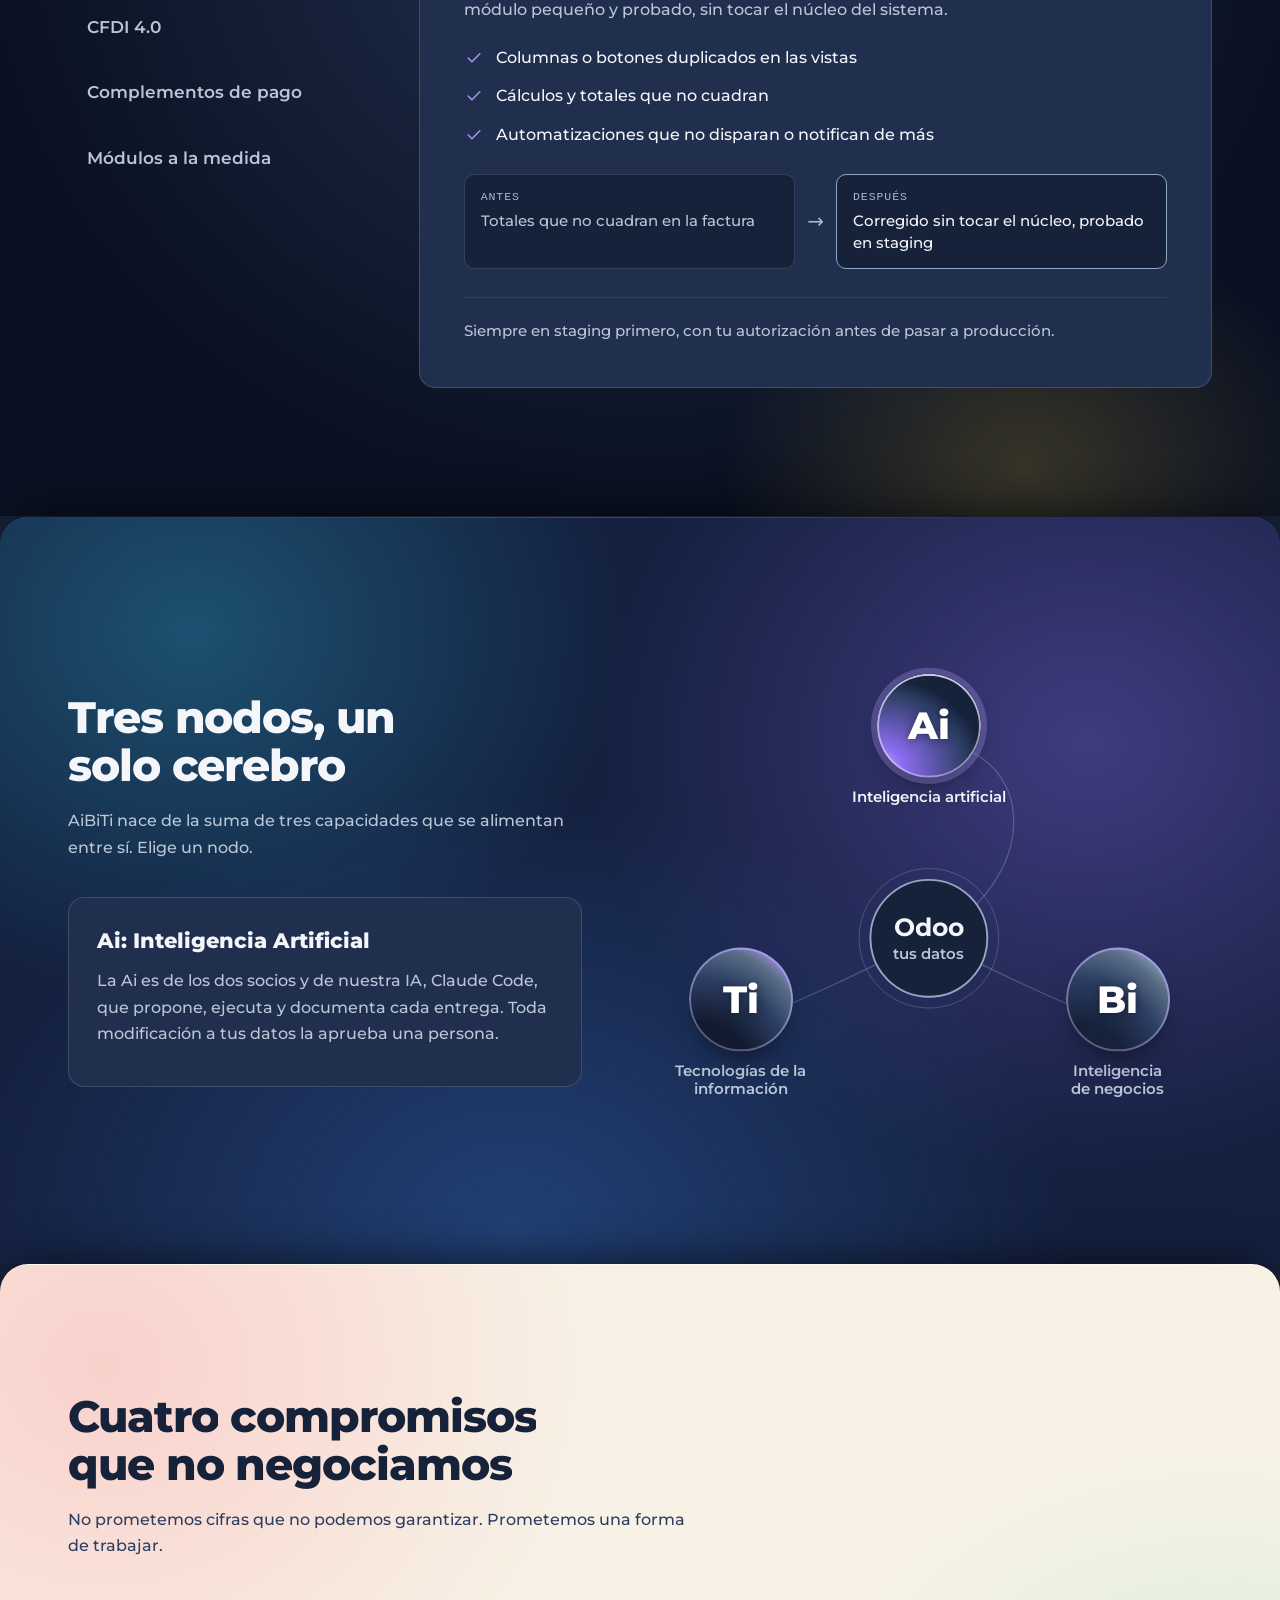
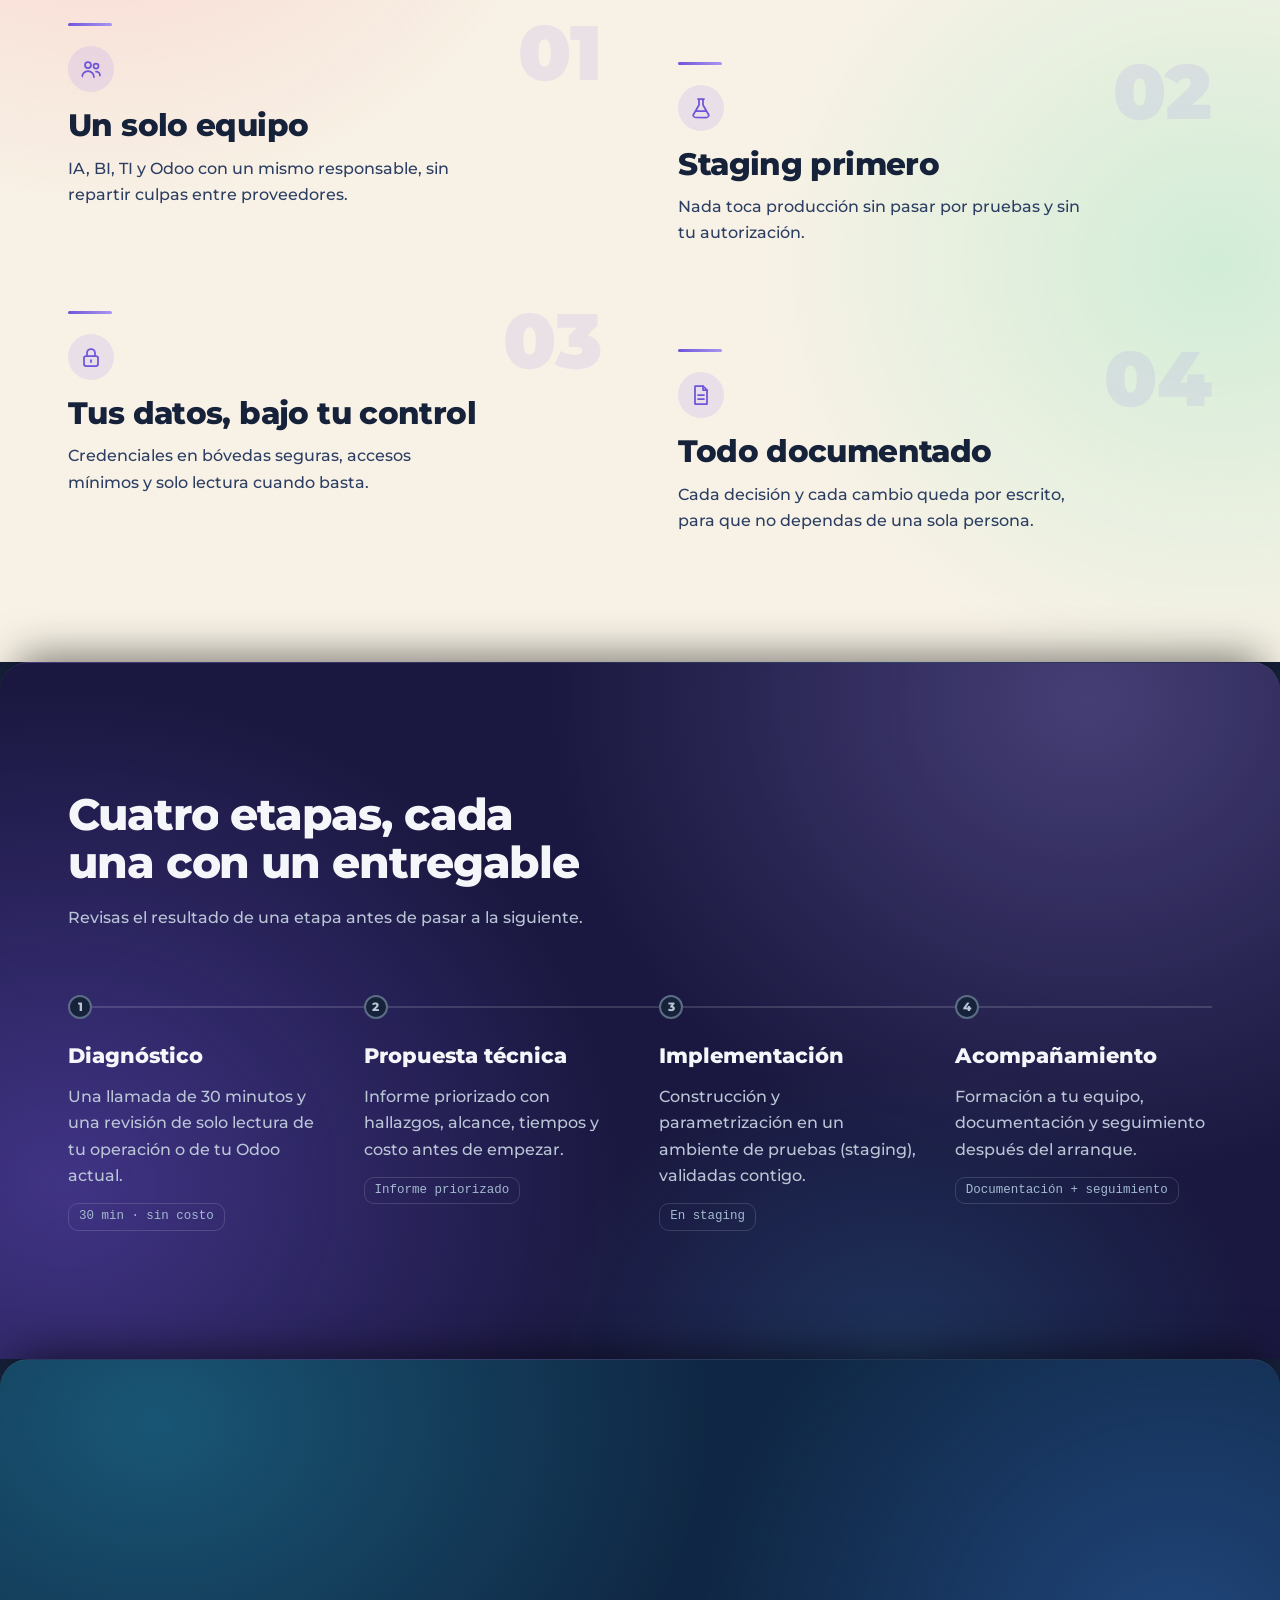
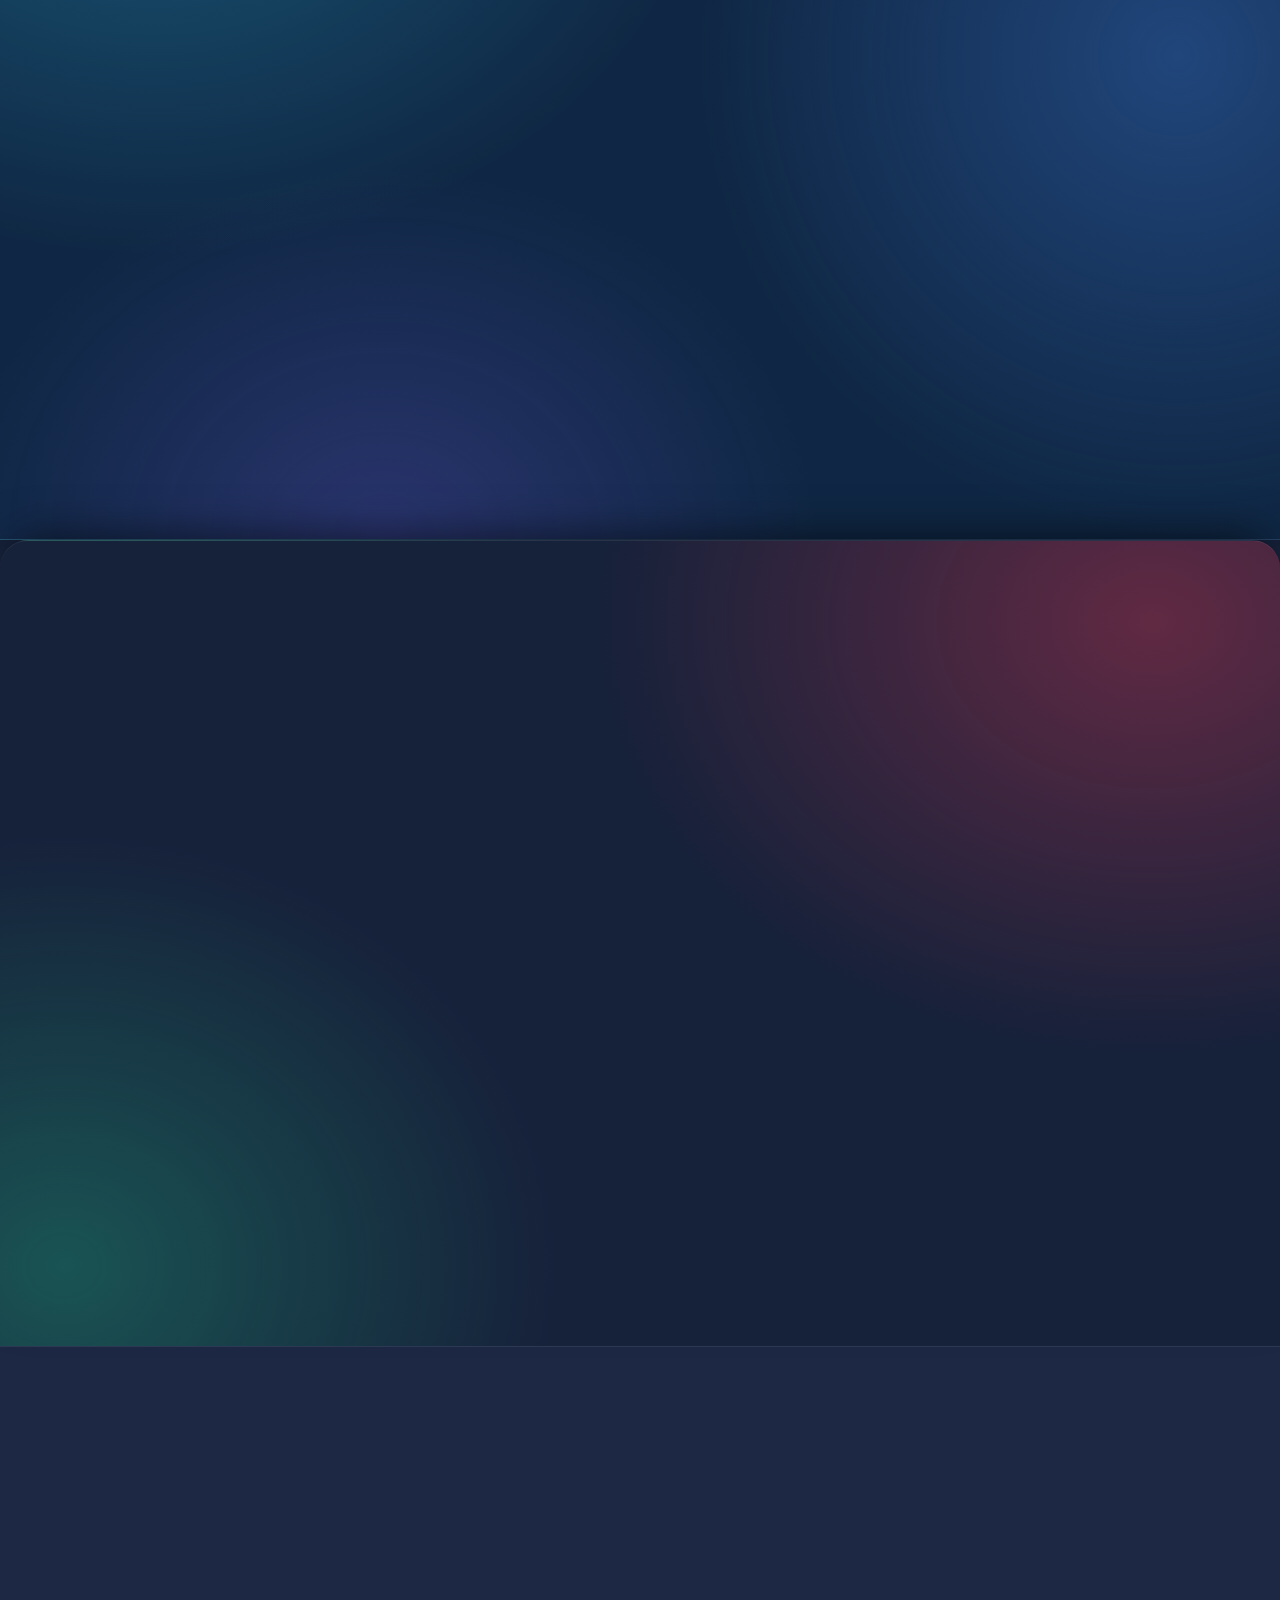
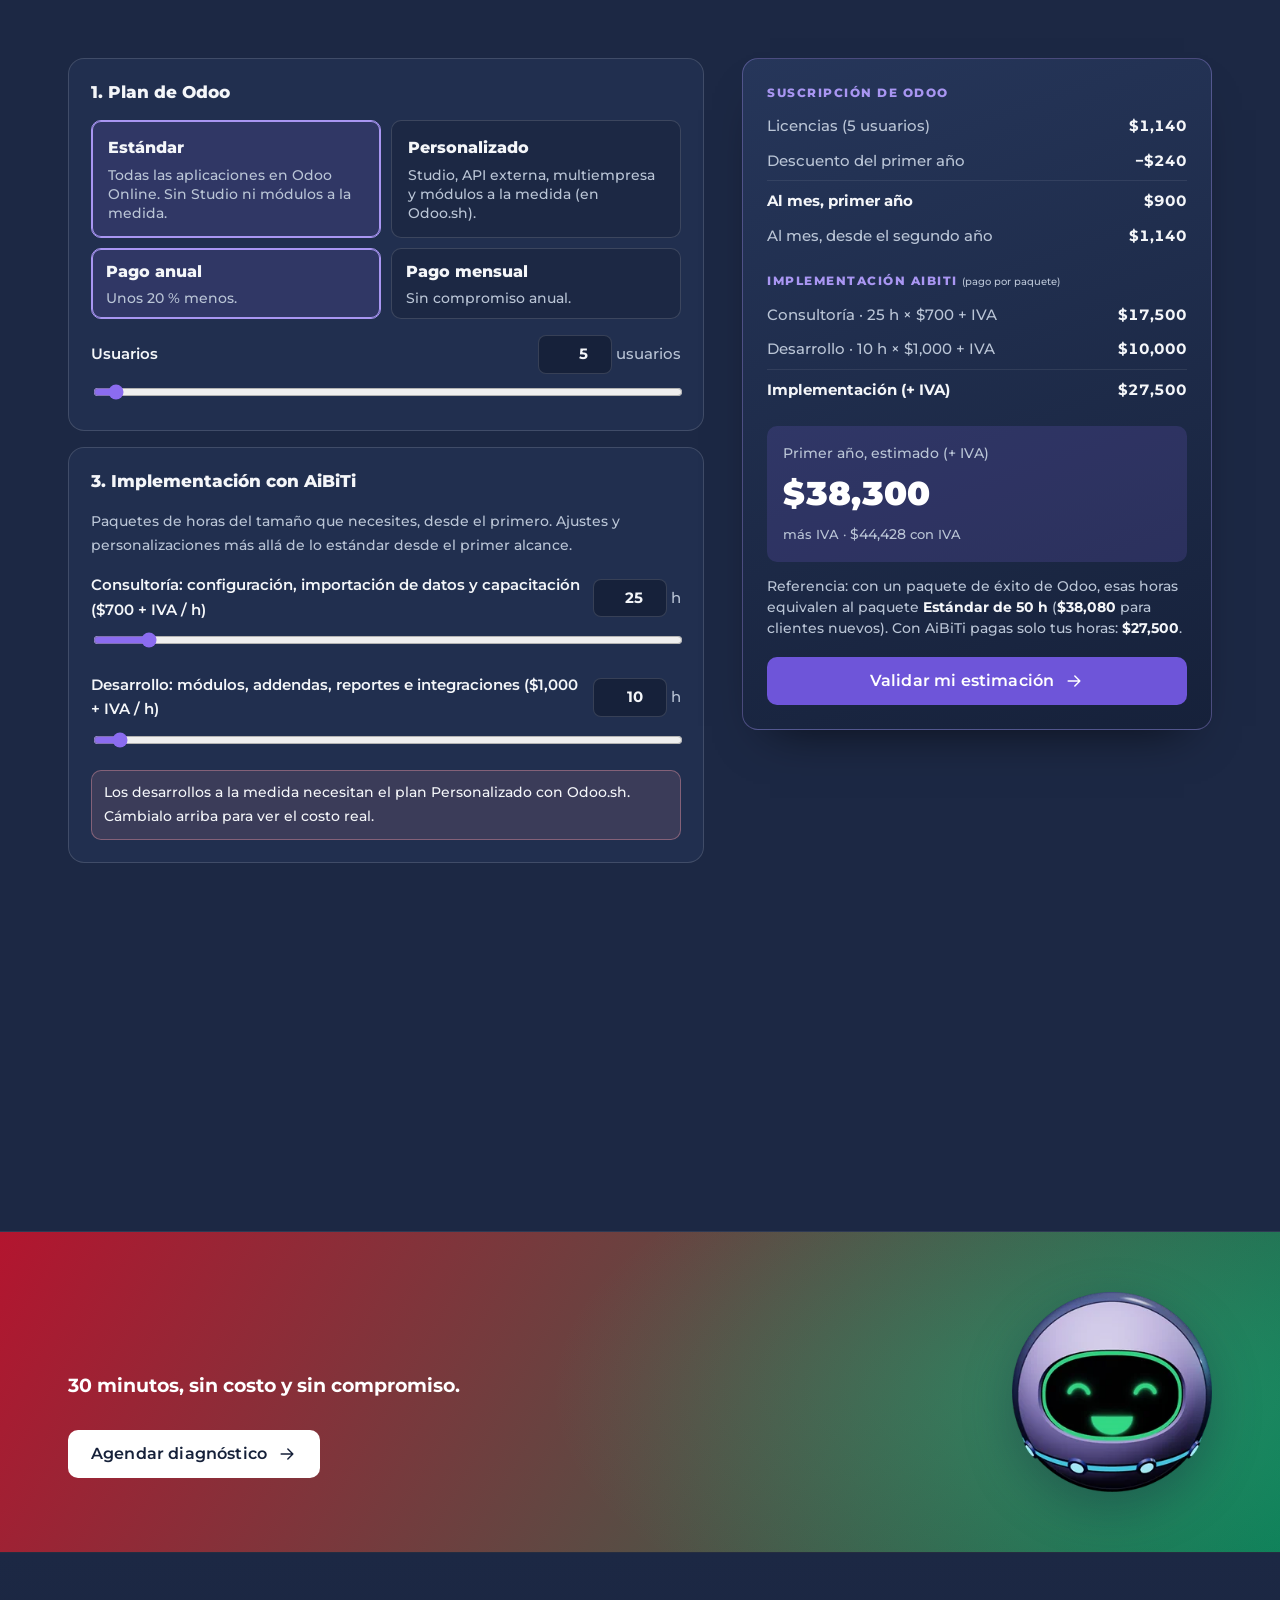
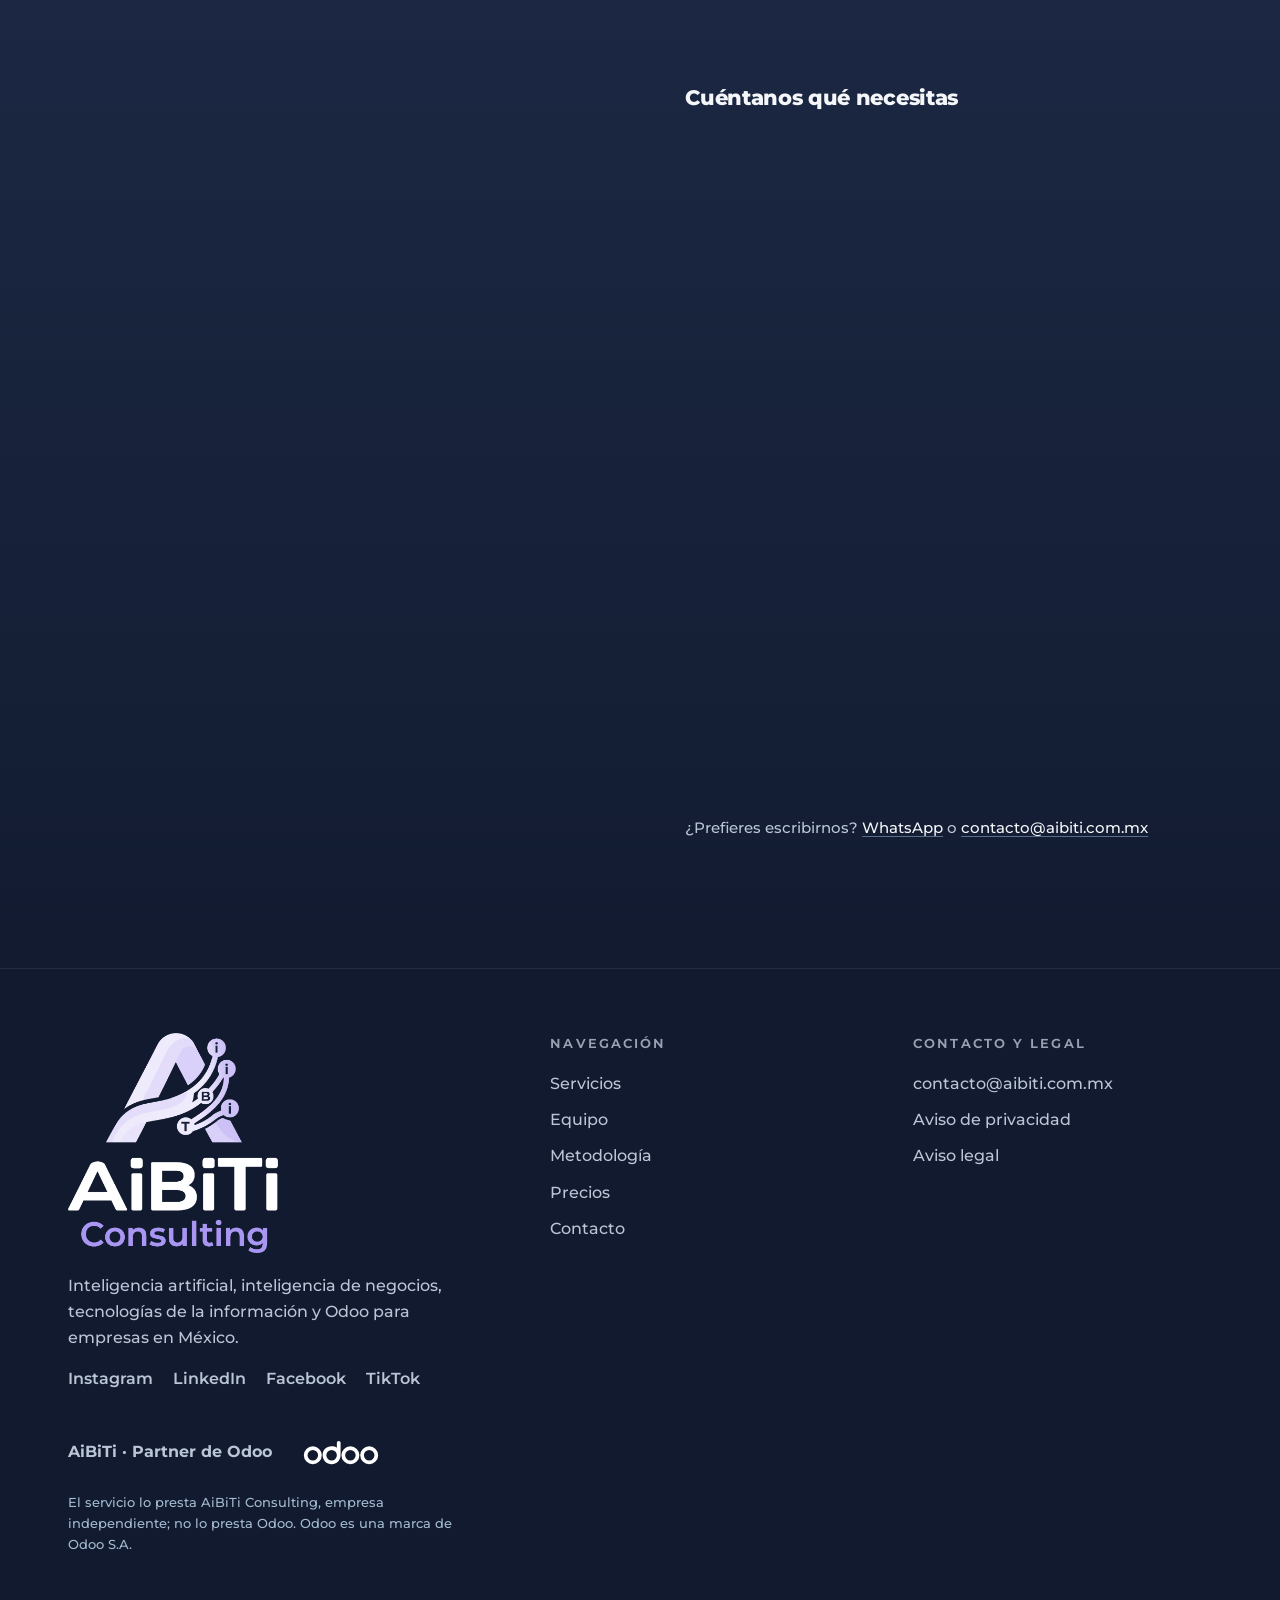
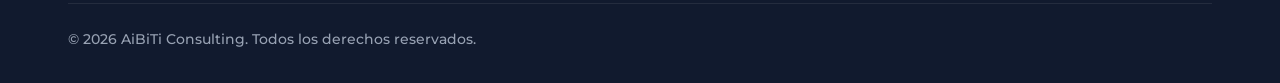
==== commit 5abb784d: "Tema del mes (acento, resplandores, franja y seccion clara segun paleta-por-mes) y fondos variados d" ====
--- a/index.html
+++ b/index.html
@@ -29,8 +29,8 @@
   <link rel="manifest" href="site.webmanifest">
 
   <link rel="preload" href="assets/fonts/montserrat-latin-wght-normal.woff2" as="font" type="font/woff2" crossorigin>
-  <link rel="stylesheet" href="assets/css/styles.css?v=20261022b">
-  <script>document.documentElement.classList.add('js');</script>
+  <link rel="stylesheet" href="assets/css/styles.css?v=20261022c">
+  <script>(function(d){d.classList.add('js');var m=['ene','feb','mar','abr','may','jun','jul','ago','sep','oct','nov','dic'],q=/[?&]mes=([a-z]{3})/.exec(location.search);d.setAttribute('data-mes',q&&m.indexOf(q[1])>-1?q[1]:m[new Date().getMonth()]);})(document.documentElement);</script>
 
   <!-- Datos estructurados (sin dirección: se agrega cuando exista) -->
   <script type="application/ld+json">
@@ -137,7 +137,7 @@
     </section>
 
     <!-- ============================ ¿TE SUENA? ============================ -->
-    <section id="problemas" class="section section--pain" aria-labelledby="titulo-problemas">
+    <section id="problemas" class="bg-mes section section--pain" aria-labelledby="titulo-problemas">
       <div class="container pain">
         <div class="pain-guide reveal">
           <img class="orbe" data-orbe-guia src="assets/img/orbe/nocuadra.webp" width="256" height="256" alt="" aria-hidden="true" loading="lazy">
@@ -173,7 +173,7 @@
     <div class="stack" data-stack>
 
     <!-- ============================ SERVICIOS ============================ -->
-    <section id="servicios" data-guia-cara="pensando" data-guia-holo="contabilidad" class="stack-card section" aria-labelledby="titulo-servicios">
+    <section id="servicios" data-guia-cara="pensando" data-guia-holo="contabilidad" class="bg-acero stack-card section" aria-labelledby="titulo-servicios">
       <div class="container">
         <div class="section-head reveal">
           <h2 id="titulo-servicios">Cinco frentes sobre un mismo modelo de datos</h2>
@@ -229,7 +229,7 @@
     </section>
 
     <!-- ============================ DESARROLLO ODOO ============================ -->
-    <section id="desarrollo" data-guia-cara="neutral" data-guia-holo="fabricacion" class="stack-card section section--tinted" aria-labelledby="titulo-desarrollo">
+    <section id="desarrollo" data-guia-cara="neutral" data-guia-holo="fabricacion" class="bg-noche stack-card section section--tinted" aria-labelledby="titulo-desarrollo">
       <div class="container">
         <div class="section-head reveal">
           <h2 id="titulo-desarrollo">Lo que Odoo no trae de fábrica, lo construimos</h2>
@@ -313,7 +313,7 @@
     </section>
 
     <!-- ============================ EQUIPO ============================ -->
-    <section id="equipo" data-guia-cara="guino" data-guia-holo="empleados" class="stack-card section" aria-labelledby="titulo-equipo">
+    <section id="equipo" data-guia-cara="guino" data-guia-holo="empleados" class="bg-aurora stack-card section" aria-labelledby="titulo-equipo">
       <div class="container team">
         <div class="team-copy reveal">
           <h2 id="titulo-equipo">Tres nodos, un solo cerebro</h2>
@@ -368,7 +368,7 @@
     </section>
 
     <!-- ============================ METODOLOGÍA ============================ -->
-    <section id="metodologia" data-guia-cara="neutral" data-guia-holo="calendario" class="stack-card section" aria-labelledby="titulo-metodo">
+    <section id="metodologia" data-guia-cara="neutral" data-guia-holo="calendario" class="bg-violeta stack-card section" aria-labelledby="titulo-metodo">
       <div class="container">
         <div class="section-head reveal">
           <h2 id="titulo-metodo">Cuatro etapas, cada una con un entregable</h2>
@@ -385,7 +385,7 @@
     </section>
 
     <!-- ============================ CEREBRO DE EMPRESA ============================ -->
-    <section id="cerebro" class="stack-card section section--tinted" aria-labelledby="titulo-cerebro">
+    <section id="cerebro" class="bg-turquesa stack-card section section--tinted" aria-labelledby="titulo-cerebro">
       <div class="container pain">
         <div class="pain-guide pain-guide--video reveal">
           <img class="orbe" src="assets/img/orbe/yaquedo-l.webp" width="384" height="384" alt="" aria-hidden="true" loading="lazy">
@@ -446,7 +446,7 @@
     </section>
 
     <!-- ============================ DESPUÉS DEL ARRANQUE ============================ -->
-    <section id="seguimiento" data-guia-cara="pensando" data-guia-holo="campana" class="stack-card section" aria-labelledby="titulo-seguimiento">
+    <section id="seguimiento" data-guia-cara="pensando" data-guia-holo="campana" class="bg-mes stack-card section" aria-labelledby="titulo-seguimiento">
       <div class="container">
         <div class="section-head reveal">
           <h2 id="titulo-seguimiento">Después del arranque, <span class="kw">seguimos contigo</span></h2>
@@ -716,6 +716,6 @@
     <img class="guia-cara" alt="" width="56" height="56">
   </div>
 
-  <script src="assets/js/main.js?v=20261022b" defer></script>
+  <script src="assets/js/main.js?v=20261022c" defer></script>
 </body>
 </html>
--- a/assets/css/styles.css
+++ b/assets/css/styles.css
@@ -59,6 +59,25 @@
   --header-h: 72px;
 }
 
+/* ============ Tema del mes (paleta-por-mes.md de aibiti-empresa) ============
+   Nunca cambia: logo, tipografía, marino, orbe y botones violeta (la firma).
+   Cambia cada mes: el acento (10 %), los resplandores, la franja de cierre y la sección clara.
+   El mes lo pone un script en <head> (data-mes en <html>); ?mes=nov permite previsualizar otro mes. */
+:root { --acc: var(--lavender); --acc-light: #6E55D9; --g1: rgba(139, 108, 240, .30); --g2: rgba(143, 169, 194, .22); --g3: rgba(53, 220, 255, .10);
+  --lbg: #F4F6F9; --lt1: rgba(139, 108, 240, .12); --lt2: rgba(143, 169, 194, .14); --band-a: #8B6CF0; --band-b: #6E55D9; }
+:root[data-mes="ene"] { --acc: #9ADBFF; --acc-light: #1F5E99; --g1: rgba(191,227,255,.24); --g2: rgba(44,90,160,.42); --g3: rgba(53,220,255,.16); --lbg: #EEF6FC; --lt1: rgba(191,227,255, .18); --lt2: rgba(44,90,160, .18); --band-a: #1F5E99; --band-b: #2C3E63; }
+:root[data-mes="feb"] { --acc: #FF7FA8; --acc-light: #B0234F; --g1: rgba(255,107,154,.30); --g2: rgba(139,63,168,.38); --g3: rgba(229,72,77,.16); --lbg: #FFF0F4; --lt1: rgba(255,107,154, .18); --lt2: rgba(139,63,168, .18); --band-a: #8B3FA8; --band-b: #C2245A; }
+:root[data-mes="mar"] { --acc: #5CF2C0; --acc-light: #0B7A5B; --g1: rgba(47,214,165,.28); --g2: rgba(53,220,255,.22); --g3: rgba(44,90,160,.32); --lbg: #EAFBF4; --lt1: rgba(47,214,165, .18); --lt2: rgba(53,220,255, .18); --band-a: #0B7A5B; --band-b: #1F5E99; }
+:root[data-mes="abr"] { --acc: #FFD23F; --acc-light: #1B5FC0; --g1: rgba(255,210,63,.22); --g2: rgba(58,141,255,.36); --g3: rgba(53,220,255,.16); --lbg: #EFF6FF; --lt1: rgba(255,210,63, .18); --lt2: rgba(58,141,255, .18); --band-a: #1B5FC0; --band-b: #2C3E63; }
+:root[data-mes="may"] { --acc: #FF7AB6; --acc-light: #B0206A; --g1: rgba(240,71,154,.30); --g2: rgba(242,184,75,.20); --g3: rgba(122,63,176,.32); --lbg: #FFF1F7; --lt1: rgba(240,71,154, .18); --lt2: rgba(242,184,75, .18); --band-a: #7A3FB0; --band-b: #C2246E; }
+:root[data-mes="jun"] { --acc: #FFC400; --acc-light: #0B6E86; --g1: rgba(255,196,0,.22); --g2: rgba(0,184,217,.30); --g3: rgba(255,106,0,.16); --lbg: #FFF9E0; --lt1: rgba(255,196,0, .18); --lt2: rgba(0,184,217, .18); --band-a: #0B6E86; --band-b: #1B3A7A; }
+:root[data-mes="jul"] { --acc: #FF8A7A; --acc-light: #B23A2C; --g1: rgba(11,111,184,.40); --g2: rgba(255,111,97,.26); --g3: rgba(32,211,194,.20); --lbg: #EAF7FB; --lt1: rgba(11,111,184, .18); --lt2: rgba(255,111,97, .18); --band-a: #0B6FB8; --band-b: #B23A2C; }
+:root[data-mes="ago"] { --acc: #C6F54B; --acc-light: #3F6B00; --g1: rgba(182,242,58,.18); --g2: rgba(44,90,160,.42); --g3: rgba(53,220,255,.16); --lbg: #F3FBE6; --lt1: rgba(182,242,58, .18); --lt2: rgba(44,90,160, .18); --band-a: #2C5AA0; --band-b: #3F6B00; }
+:root[data-mes="sep"] { --acc: #FF6B6B; --acc-light: #B00E22; --g1: rgba(11,122,75,.40); --g2: rgba(206,17,38,.26); --g3: rgba(244,241,232,.08); --lbg: #F4F9F1; --lt1: rgba(11,122,75, .18); --lt2: rgba(206,17,38, .18); --band-a: #0B7A4B; --band-b: #A01E2A; }
+:root[data-mes="oct"] { --acc: #FF8A2A; --acc-light: #B85400; --g1: rgba(110,85,217,.40); --g2: rgba(255,122,26,.30); --g3: rgba(53,220,255,.14); --lbg: #FFF4E8; --lt1: rgba(110,85,217, .18); --lt2: rgba(255,122,26, .18); --band-a: #6E55D9; --band-b: #B4521A; }
+:root[data-mes="nov"] { --acc: #FFA94D; --acc-light: #A44E00; --g1: rgba(247,178,207,.26); --g2: rgba(255,196,138,.28); --g3: rgba(205,188,240,.26); --lbg: #FFF7EC; --lt1: rgba(247,178,207, .18); --lt2: rgba(255,196,138, .18); --band-a: #8B4A9C; --band-b: #C2570A; }
+:root[data-mes="dic"] { --acc: #FFD25A; --acc-light: #A01E32; --g1: rgba(255,59,85,.32); --g2: rgba(34,214,148,.28); --g3: rgba(255,210,63,.18); --lbg: #F8F2E6; --lt1: rgba(255,59,85, .18); --lt2: rgba(34,214,148, .18); --band-a: #B3152F; --band-b: #0E7A55; }
+
 *, *::before, *::after { box-sizing: border-box; }
 html { scroll-behavior: smooth; scroll-padding-top: calc(var(--header-h) + 12px); -webkit-text-size-adjust: 100%; }
 body {
@@ -140,14 +159,14 @@
   min-height: calc(100dvh - var(--header-h));
   display: flex; align-items: center;
   overflow: hidden;
-  background: radial-gradient(ellipse 55% 70% at 82% 38%, rgba(139, 108, 240, 0.16), transparent 70%), radial-gradient(ellipse 70% 80% at 78% 45%, rgba(143, 169, 194, 0.14), transparent 70%), var(--bg);
+  background: radial-gradient(ellipse 50% 65% at 85% 30%, var(--g1), transparent 70%), radial-gradient(ellipse 45% 55% at 95% 95%, var(--g2), transparent 70%), radial-gradient(ellipse 60% 70% at 55% 0%, var(--g3), transparent 70%), var(--bg);
 }
 .hero-viz { position: absolute; inset: 0 0 0 36%; }
 .hero-viz canvas { width: 100%; height: 100%; touch-action: pan-y; -webkit-mask-image: linear-gradient(to right, transparent 0, #000 22%); mask-image: linear-gradient(to right, transparent 0, #000 22%); }
 .hero-copy { position: relative; z-index: 2; padding-block: 40px 64px; pointer-events: none; }
 .hero-copy > * { pointer-events: auto; max-width: 34rem; }
 .hero h1 { font-size: clamp(2.1rem, 3.8vw, 3.2rem); line-height: 1.06; letter-spacing: -0.02em; font-weight: 900; color: var(--text); }
-.kw { color: var(--lavender); }
+.kw { color: var(--acc); }
 .hero h1 { max-width: 34rem; }
 .lead { margin-top: 24px; font-size: clamp(1.05rem, 1.4vw, 1.2rem); color: var(--muted); max-width: 30rem; }
 .hero-actions { margin-top: 36px; display: flex; flex-wrap: wrap; gap: 12px; }
@@ -205,16 +224,16 @@
 /* ============ Ritmo de color: sección clara (identidad: lámina "claro") ============ */
 .section--light {
   --text: #16213A; --muted: #2C3E63; --line: rgba(22, 33, 58, 0.14); --line-soft: rgba(22, 33, 58, 0.08);
-  background: #F4F6F9; color: var(--text); border-block: 0;
-}
-.section--light .kw { color: #6E55D9; }
+  background: radial-gradient(ellipse 60% 70% at 8% 10%, var(--lt1), transparent 65%), radial-gradient(ellipse 55% 65% at 95% 60%, var(--lt2), transparent 65%), var(--lbg); color: var(--text); border-block: 0;
+}
+.section--light .kw { color: var(--acc-light); }
 .section--light .pledge::before { background: linear-gradient(90deg, #6E55D9, #A996F2); }
 .section--light .pledge-icon { color: #6E55D9; }
 
 /* ============ Franja violeta de cierre (identidad: lámina "violeta", solo para el CTA) ============ */
 .btn--light { background: #fff; color: #16213A; }
 .btn--light:hover { background: #E9E4FF; }
-.cta-band { background: linear-gradient(160deg, #8B6CF0 0%, #6E55D9 100%); color: #fff; overflow: hidden; }
+.cta-band { background: radial-gradient(ellipse 60% 120% at 85% 50%, var(--g2), transparent 70%), linear-gradient(120deg, var(--band-a) 0%, var(--band-b) 100%); color: #fff; overflow: hidden; }
 .cta-band-in { position: relative; display: flex; align-items: center; justify-content: space-between; gap: 24px; padding-block: clamp(40px, 6vw, 72px); }
 .cta-band h2 { color: #fff; font-size: clamp(1.9rem, 4vw, 3rem); font-weight: 900; line-height: 1.08; letter-spacing: -0.025em; }
 .cta-band p { margin: 12px 0 28px; font-size: 1.2rem; font-weight: 700; color: #fff; }
@@ -251,8 +270,8 @@
 .carousel-btn--prev .icon { transform: scaleX(-1); }
 .carousel-dots { display: inline-flex; gap: 8px; }
 .carousel-dots span { width: 8px; height: 8px; border-radius: 50%; background: var(--line); transition: background-color 0.25s, width 0.25s var(--ease); }
-.carousel-dots span.is-on { width: 26px; border-radius: 4px; background: var(--lavender); }
-.carousel-hint { margin-left: auto; font-size: 0.875rem; font-weight: 700; color: var(--lavender); }
+.carousel-dots span.is-on { width: 26px; border-radius: 4px; background: var(--acc); }
+.carousel-hint { margin-left: auto; font-size: 0.875rem; font-weight: 700; color: var(--acc); }
 @media (hover: none) { .carousel-btn { display: none; } }
 
 /* ============ Portada: orbe en el centro de la red y hologramas con profundidad ============ */
@@ -345,7 +364,7 @@
 .pain-guide { max-width: 220px; justify-self: center; width: 100%; }
 .pain-list { display: grid; grid-template-columns: repeat(3, 1fr); gap: 16px; }
 .pain-item { padding: 22px; border: 1px solid var(--line); border-radius: var(--r); background: var(--surface); transition: border-color 0.3s var(--ease), transform 0.4s var(--ease); }
-.pain-item:hover { border-color: var(--lavender); transform: translateY(-3px); }
+.pain-item:hover { border-color: var(--acc); transform: translateY(-3px); }
 .pain-item .holo { display: block; width: 72px; height: auto; margin-bottom: 14px; }
 .pain-item h3 { font-size: 1.1rem; letter-spacing: -0.01em; }
 .pain-item p { margin-top: 8px; color: var(--muted); font-size: 0.95rem; line-height: 1.55; }
@@ -385,7 +404,7 @@
 .tab-pill { position: absolute; left: 0; right: 0; top: 0; height: var(--h, 52px); transform: translateY(var(--y, 0px)); z-index: 0; pointer-events: none;
   background: var(--surface); border: 1px solid var(--line); border-radius: var(--r-sm); box-shadow: 0 10px 24px -18px rgba(0, 0, 0, 0.6);
   transition: transform 0.5s cubic-bezier(0.34, 1.36, 0.5, 1), height 0.3s var(--ease); }
-.tab-pill::before { content: ""; position: absolute; left: 0; top: 12px; bottom: 12px; width: 3px; border-radius: 2px; background: var(--lavender); }
+.tab-pill::before { content: ""; position: absolute; left: 0; top: 12px; bottom: 12px; width: 3px; border-radius: 2px; background: var(--acc); }
 .tablist.has-pill .tab[aria-selected="true"] { background: transparent; border-color: transparent; box-shadow: none; }
 .tab {
   text-align: left; cursor: pointer;
@@ -513,7 +532,7 @@
 .steps { position: relative; display: grid; grid-template-columns: repeat(4, 1fr); gap: clamp(20px, 3vw, 40px); padding-top: 44px; }
 .steps::before { content: ""; position: absolute; left: 0; right: 0; top: 11px; height: 2px; background: var(--line); }
 .steps { counter-reset: s; }
-.steps::after { content: ""; position: absolute; left: 0; top: 11px; height: 2px; width: calc(var(--p, 0) * 100%); border-radius: 2px; background: linear-gradient(90deg, var(--steel), var(--lavender)); box-shadow: 0 0 14px rgba(169, 150, 242, 0.75); transition: width 0.3s linear, height 0.3s linear; }
+.steps::after { content: ""; position: absolute; left: 0; top: 11px; height: 2px; width: calc(var(--p, 0) * 100%); border-radius: 2px; background: linear-gradient(90deg, var(--lavender), var(--acc)); box-shadow: 0 0 14px var(--g2); transition: width 0.3s linear, height 0.3s linear; }
 @keyframes node-pop { 0% { transform: scale(0.6); } 60% { transform: scale(1.22); } 100% { transform: scale(1); } }
 .step { position: relative; }
 .step { counter-increment: s; }
@@ -540,10 +559,18 @@
   box-shadow: 0 -22px 44px -18px rgba(0, 0, 0, 0.55);
   transform-origin: 50% 0; transform: scale(calc(1 - var(--p, 0) * 0.05));
 }
-.stack-card:not(.section--tinted):not(.section--light) { background: var(--bg); }
+.stack-card:not(.section--tinted):not(.section--light):not([class*="bg-"]) { background: var(--bg); }
 .stack-card.section--light { border-top-color: rgba(255, 255, 255, 0.4); }
 .stack-card::after { content: ""; position: absolute; inset: 0; z-index: 5; border-radius: inherit; background: #0B1222; opacity: calc(var(--p, 0) * 0.55); pointer-events: none; }
 @media (prefers-reduced-motion: reduce) { .stack-card { transform: none; } .stack-card::after { display: none; } }
+
+/* Fondos variados en la pila: cada tarjeta, un tema de la marca */
+.stack-card.bg-acero { background: radial-gradient(900px 700px at 90% 10%, rgba(143,169,194,.30), transparent 62%), radial-gradient(900px 800px at 0% 60%, rgba(44,62,99,.90), transparent 62%), radial-gradient(700px 500px at 60% 100%, rgba(53,220,255,.12), transparent 60%), #1B2B4C; }
+.stack-card.bg-noche { background: radial-gradient(1000px 900px at 50% 40%, rgba(44,62,99,.70), transparent 65%), radial-gradient(500px 400px at 80% 95%, var(--g3), transparent 60%), #0A1122; }
+.stack-card.bg-aurora { background: radial-gradient(700px 600px at 15% 15%, rgba(53,220,255,.26), transparent 62%), radial-gradient(800px 700px at 85% 30%, rgba(139,108,240,.36), transparent 62%), radial-gradient(900px 700px at 40% 95%, rgba(44,90,160,.55), transparent 62%), #14203F; }
+.stack-card.bg-violeta { background: radial-gradient(900px 800px at 85% 5%, rgba(169,150,242,.30), transparent 60%), radial-gradient(900px 800px at 5% 75%, rgba(110,85,217,.45), transparent 62%), radial-gradient(600px 500px at 70% 100%, rgba(53,220,255,.14), transparent 60%), #1A1840; }
+.stack-card.bg-turquesa { background: radial-gradient(900px 700px at 12% 8%, rgba(53,220,255,.26), transparent 62%), radial-gradient(800px 800px at 92% 38%, rgba(44,90,160,.60), transparent 60%), radial-gradient(700px 600px at 30% 100%, rgba(110,85,217,.28), transparent 62%), #0F2744; }
+.stack-card.bg-mes, .section.bg-mes { background: radial-gradient(900px 700px at 90% 10%, var(--g1), transparent 62%), radial-gradient(800px 700px at 5% 90%, var(--g2), transparent 62%), var(--bg); }
 
 /* ============ Cotizador ============ */
 .calc { display: grid; grid-template-columns: minmax(0, 1.15fr) minmax(0, 0.85fr); gap: clamp(20px, 3vw, 40px); align-items: start; }
